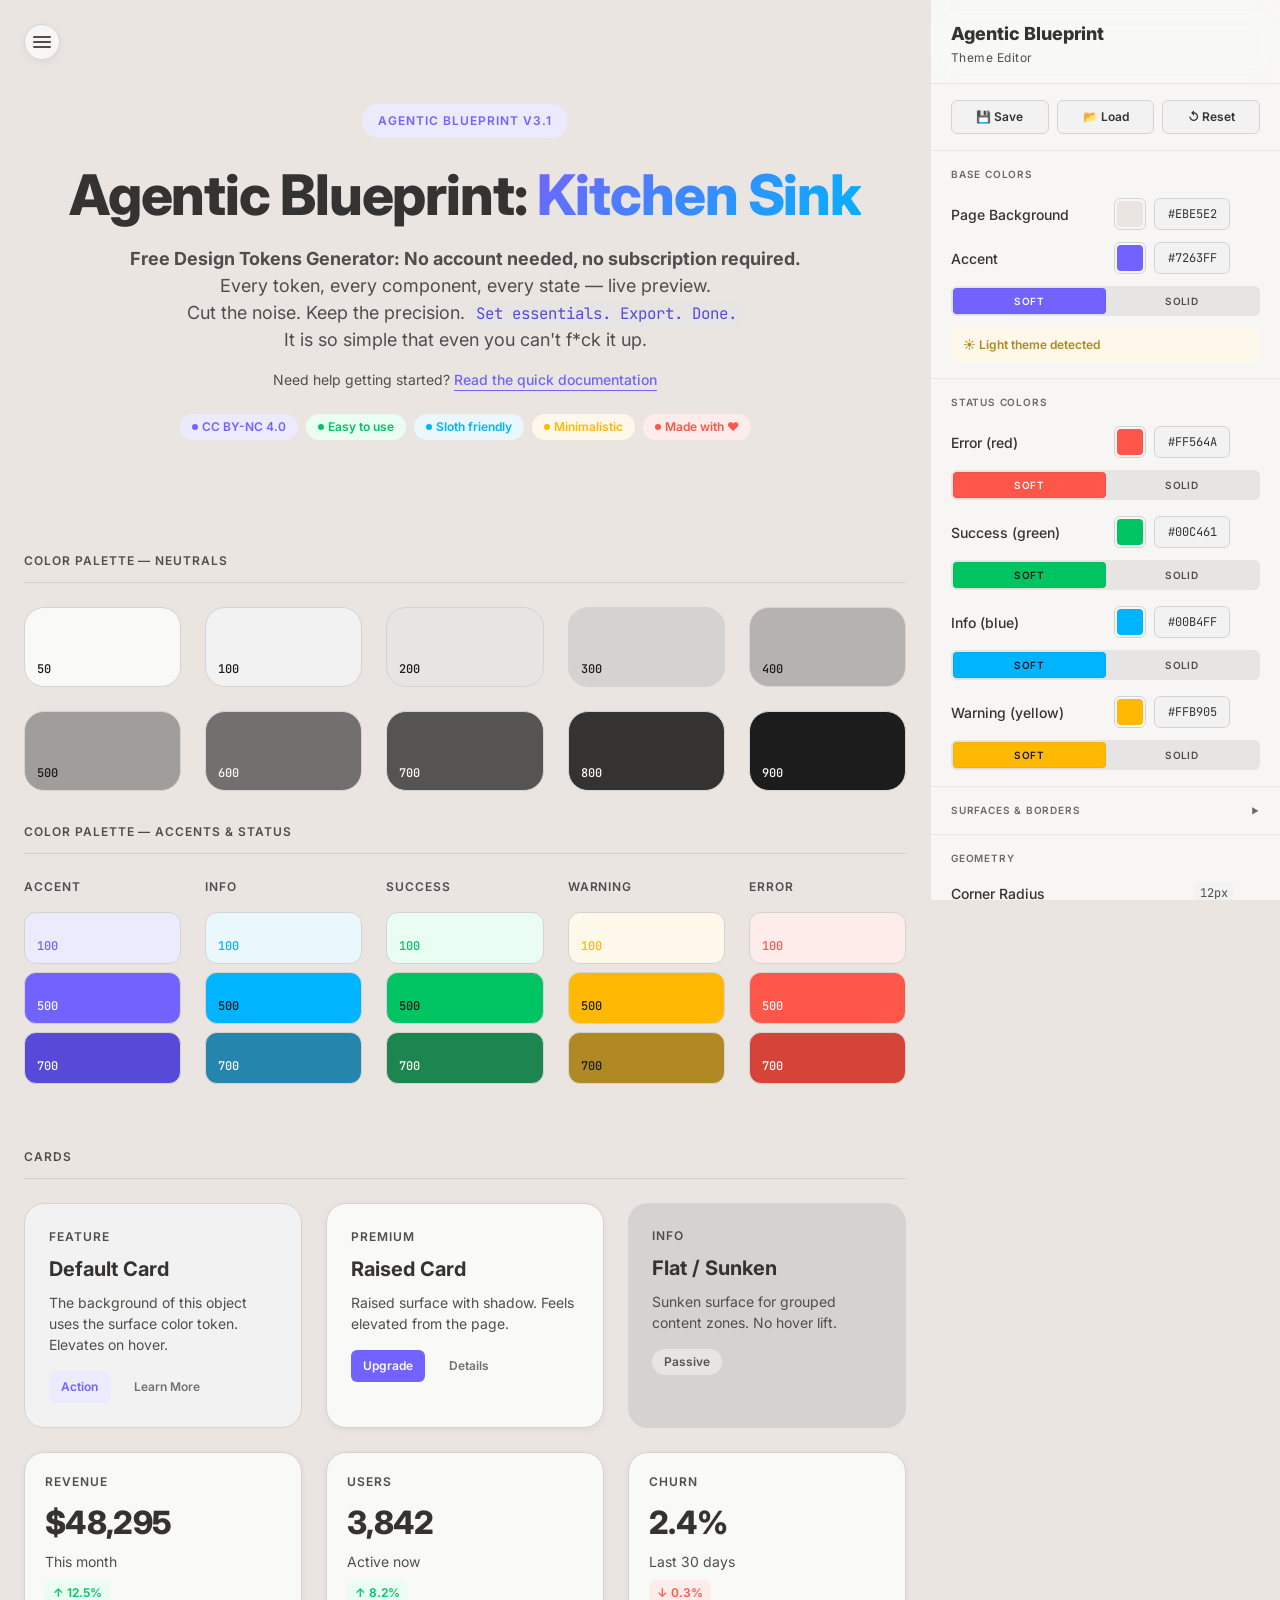
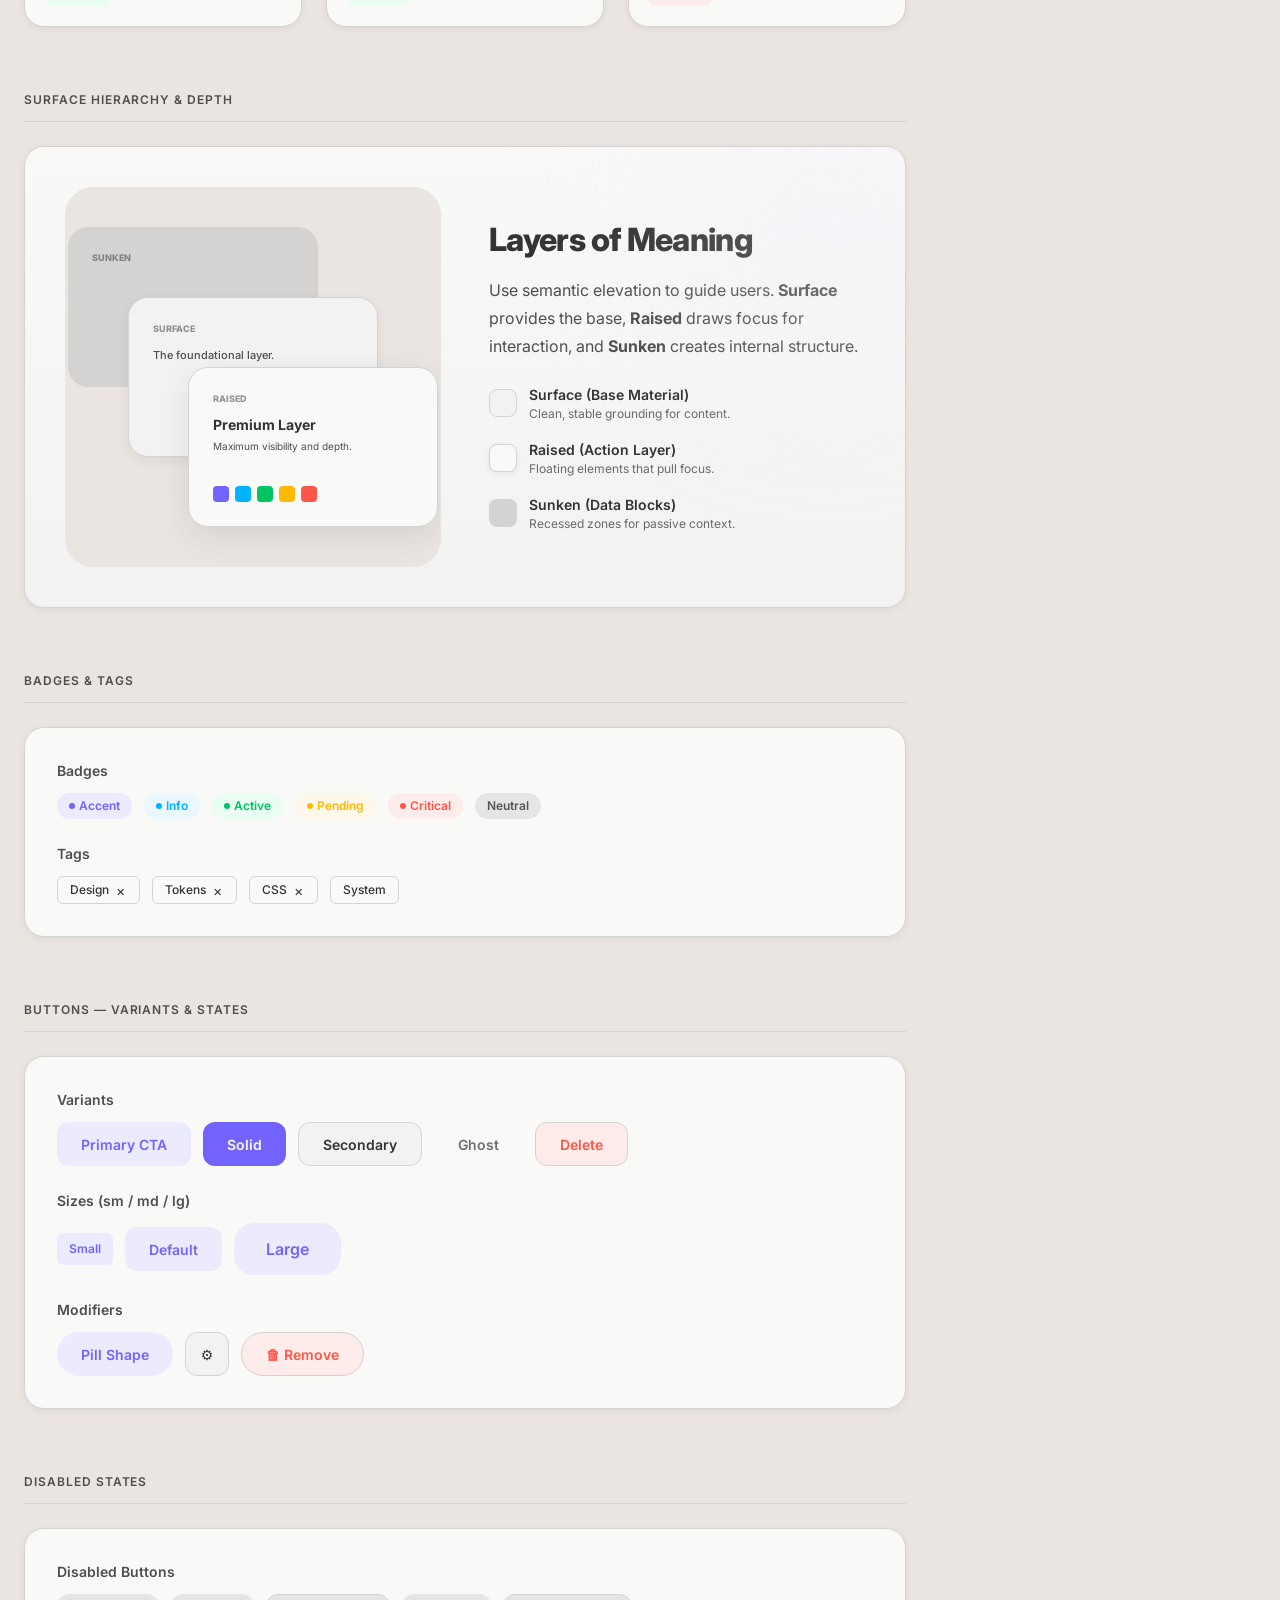
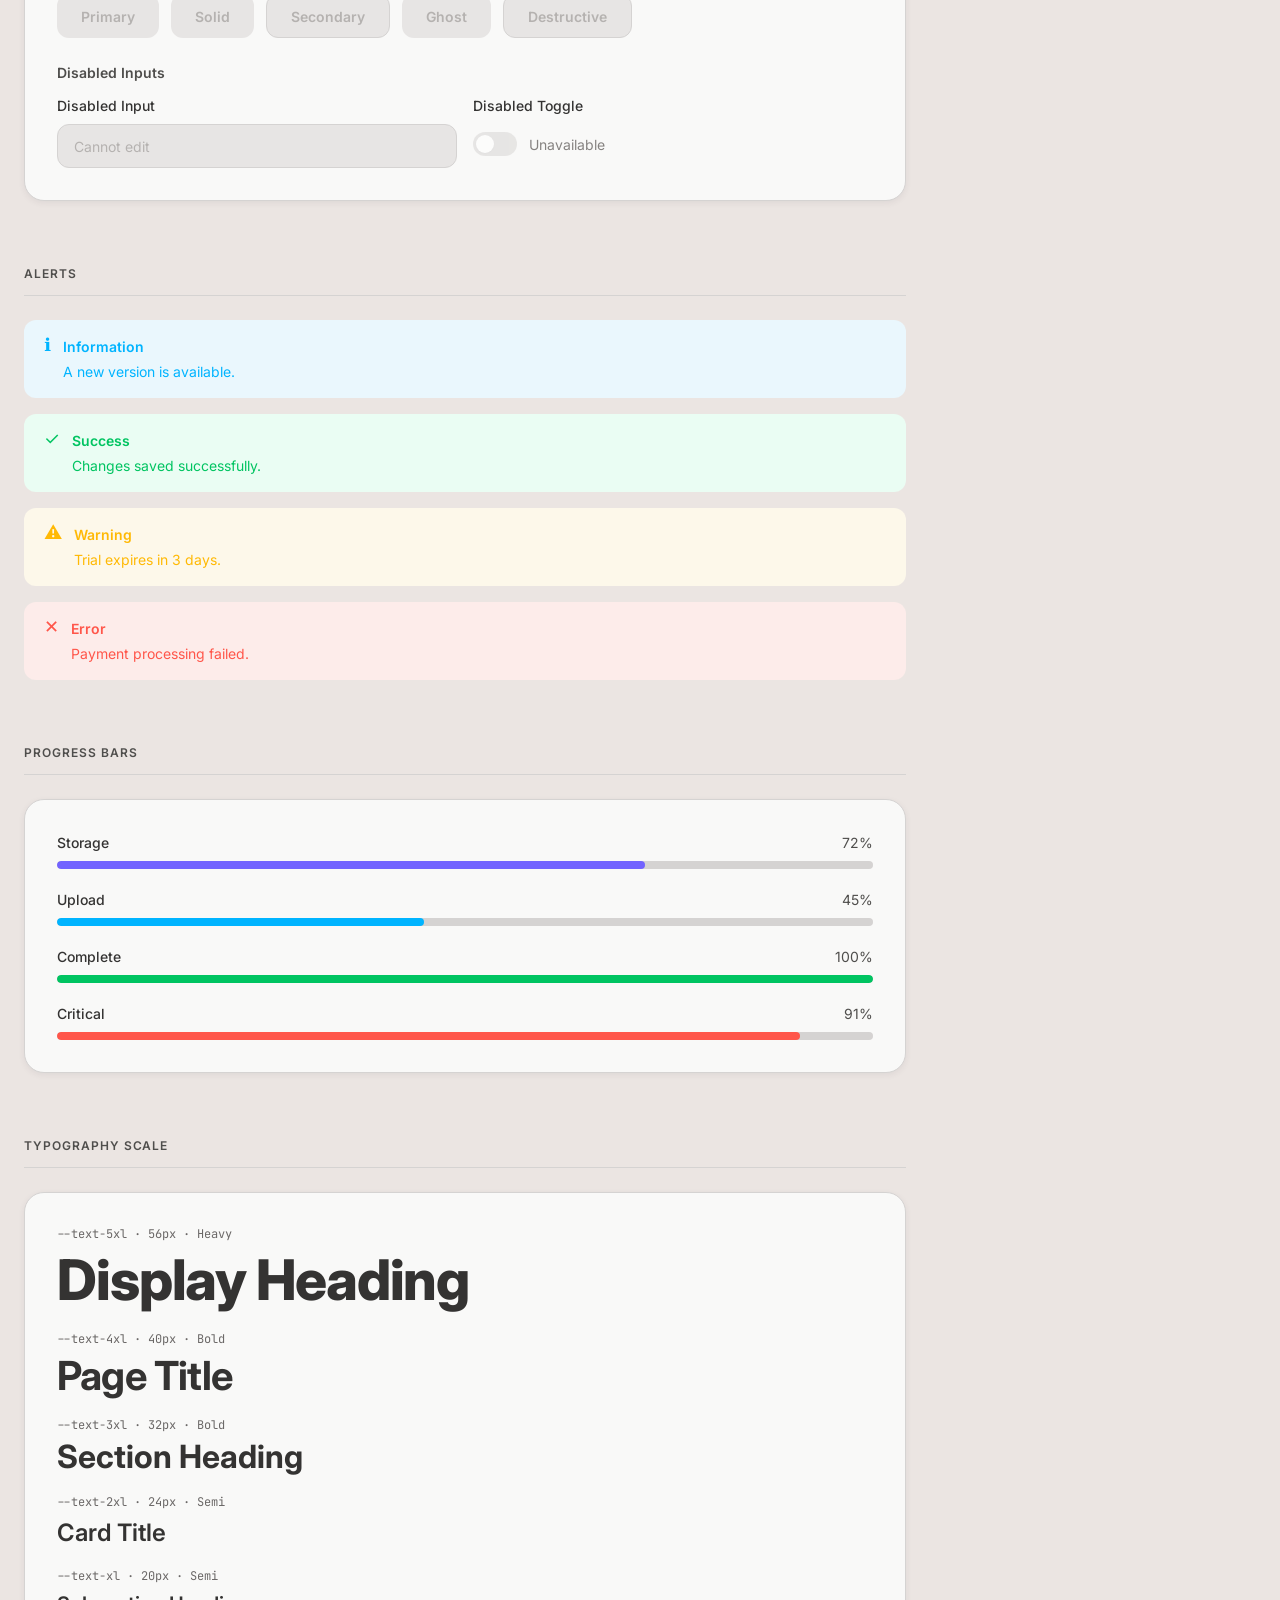
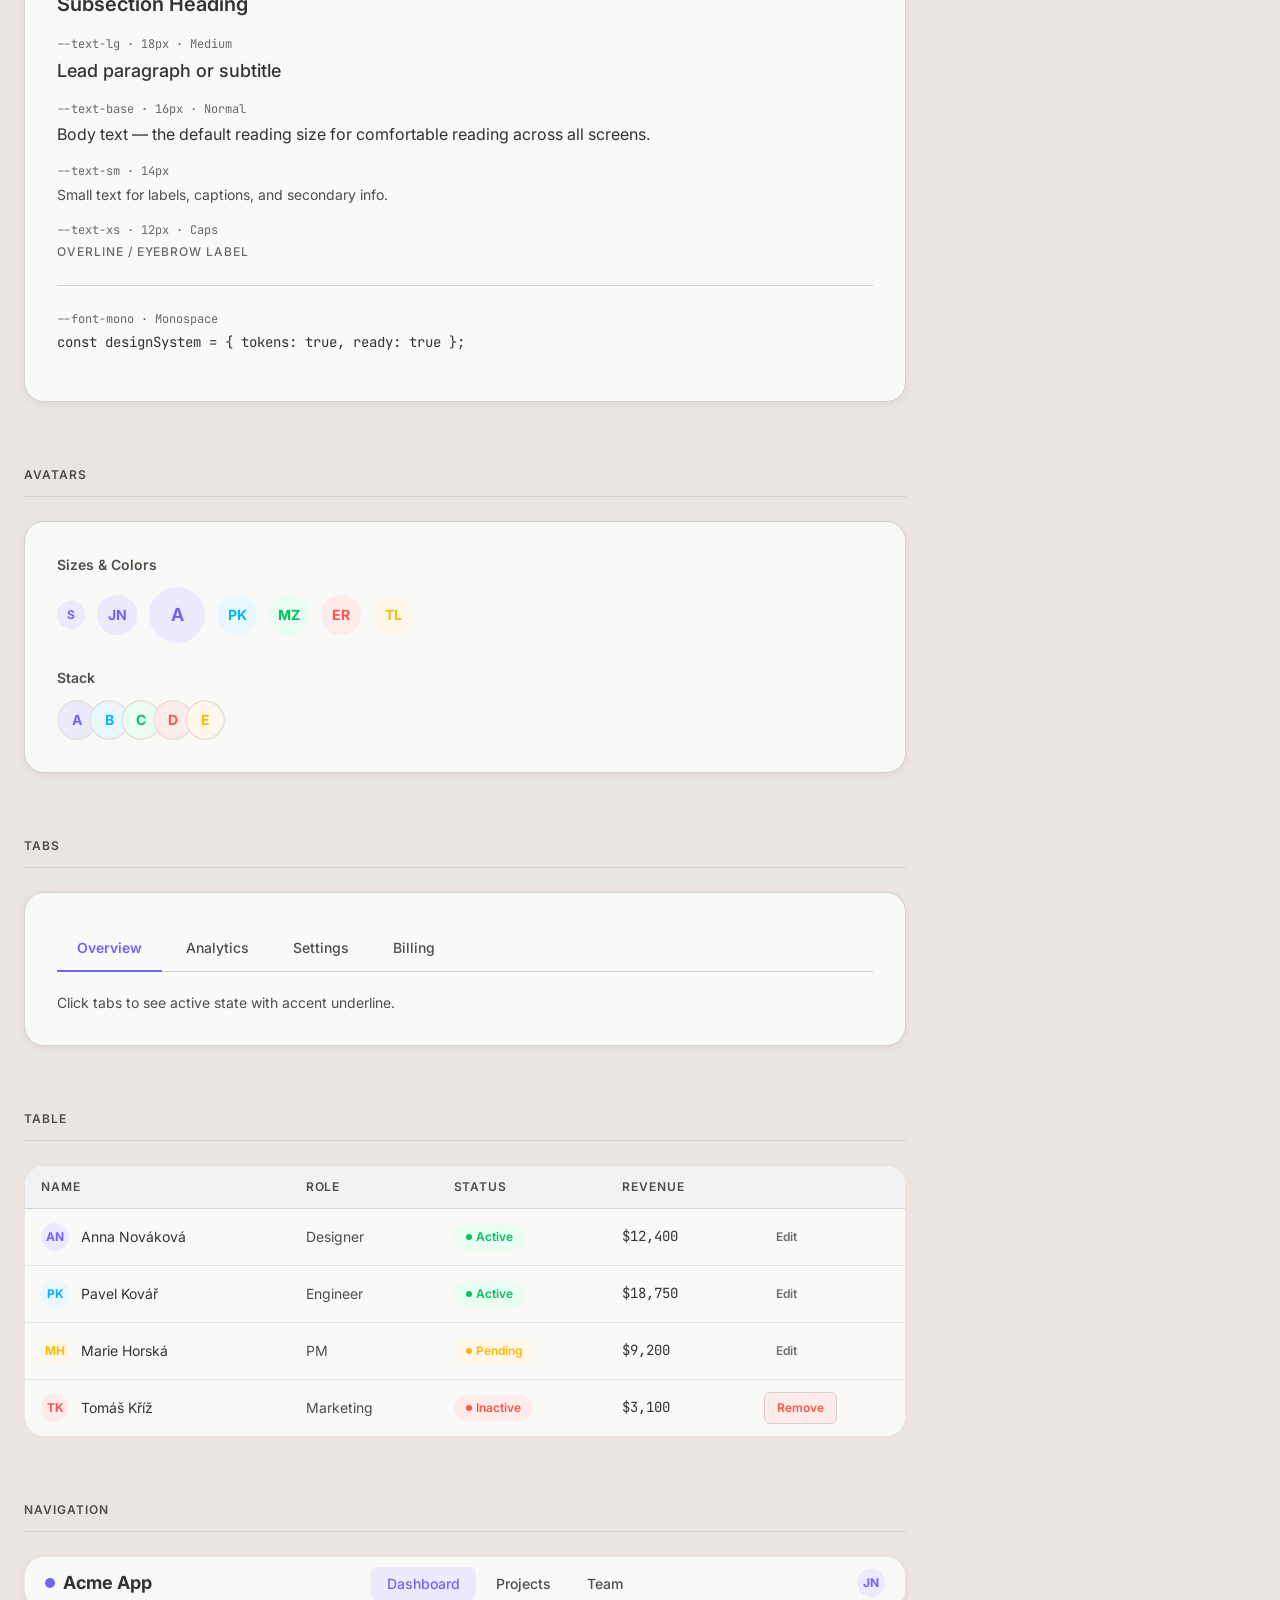
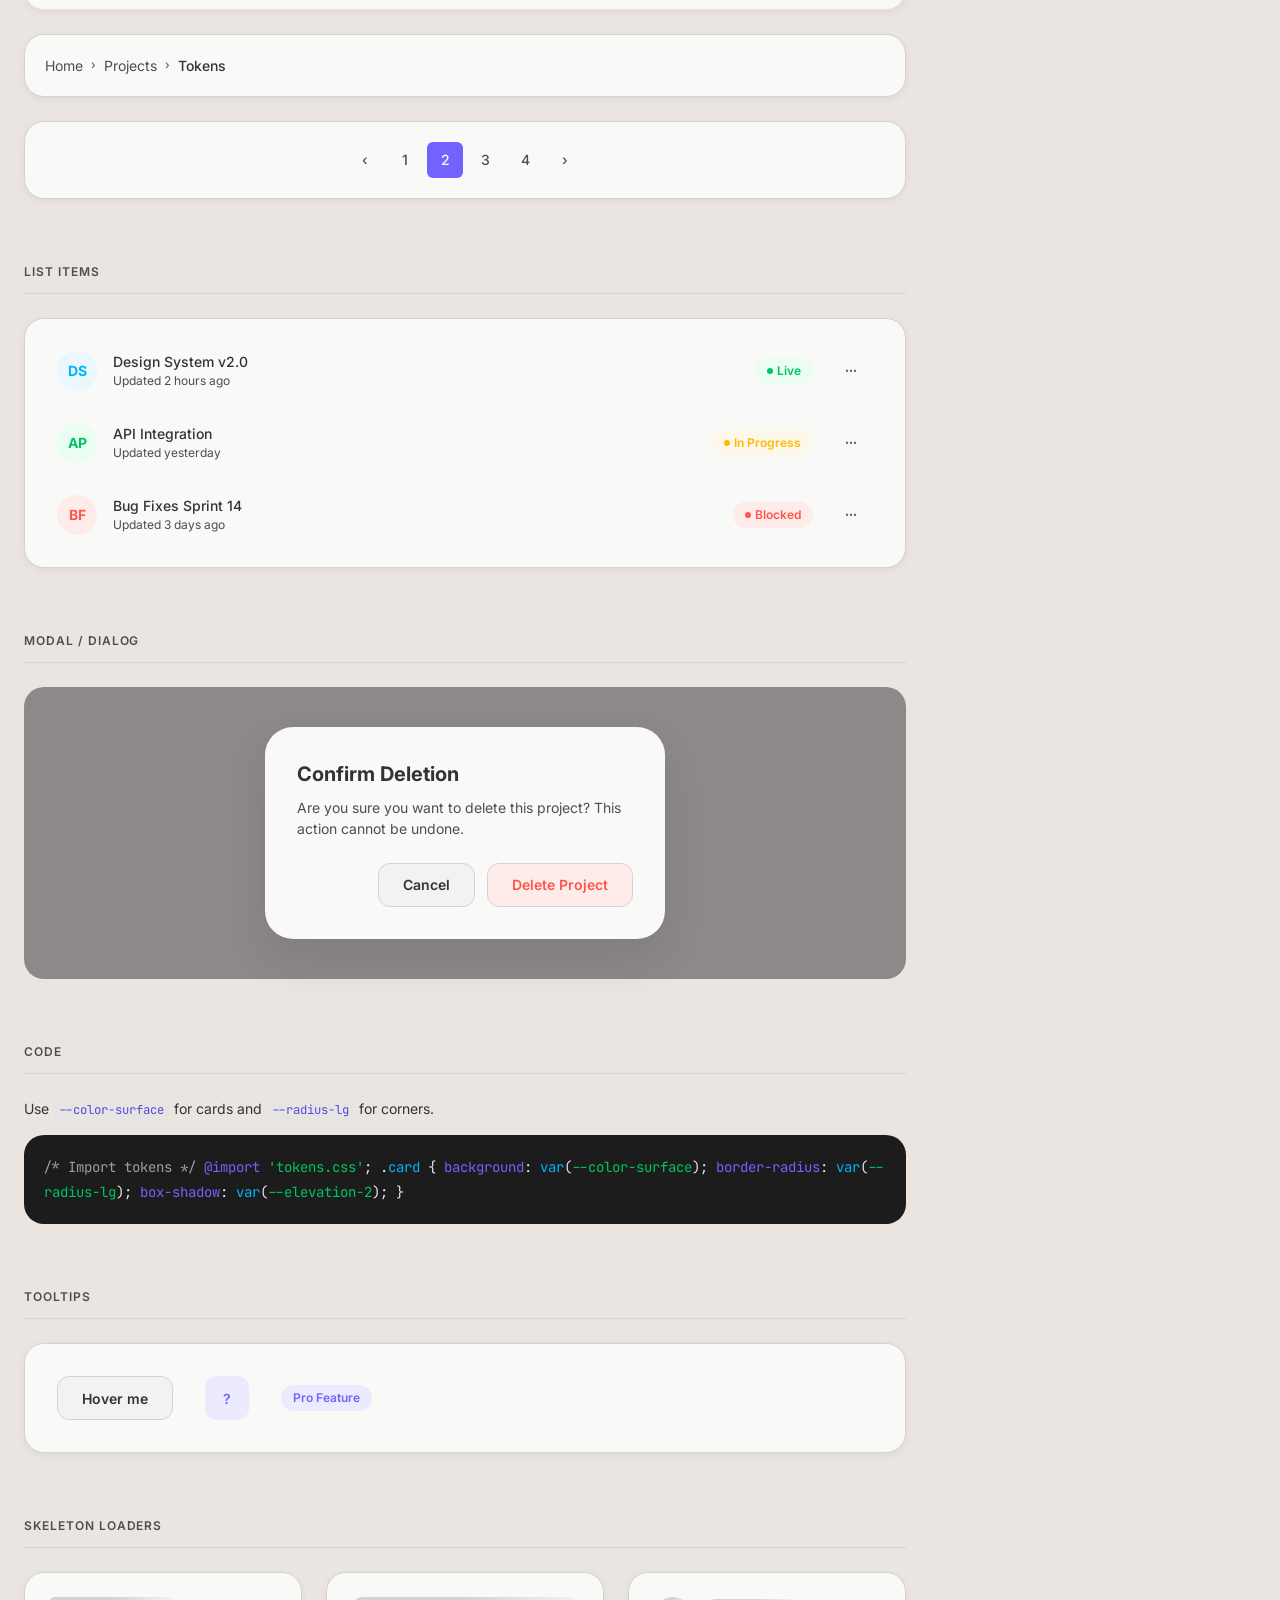
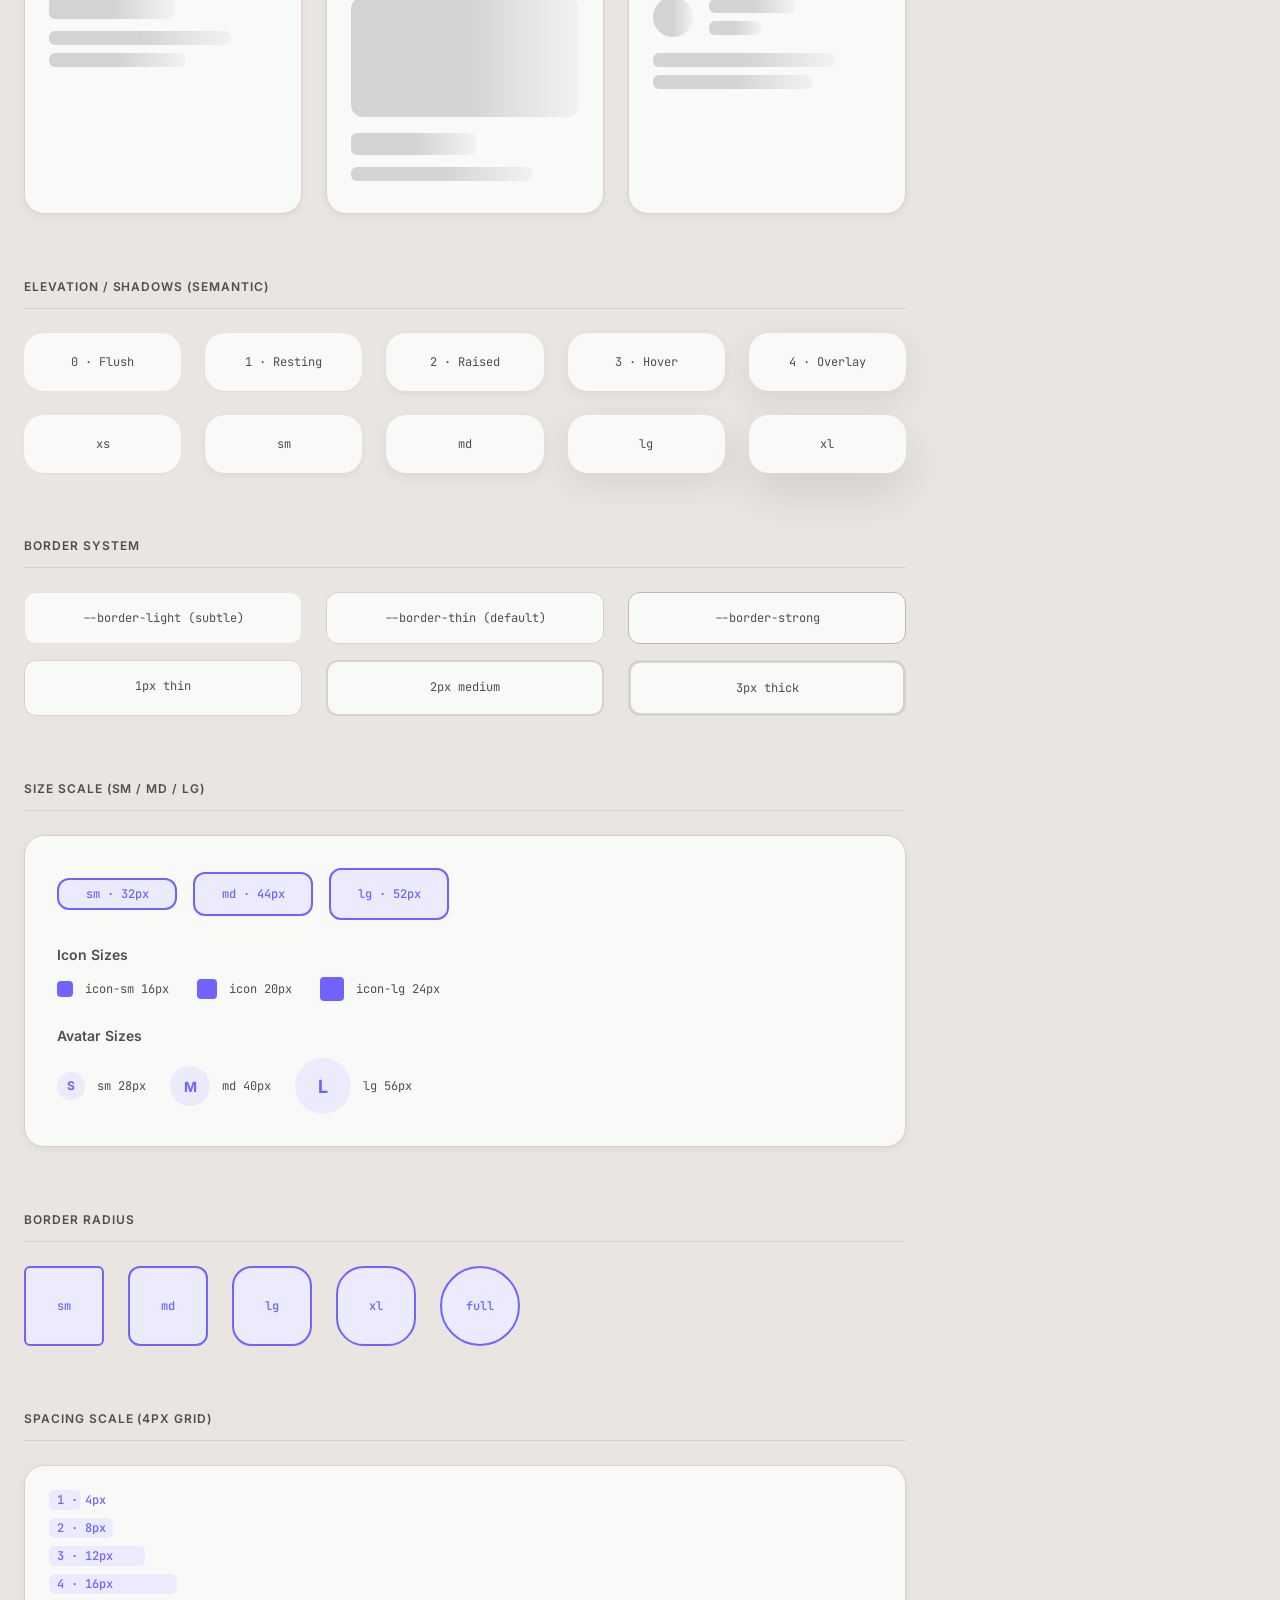
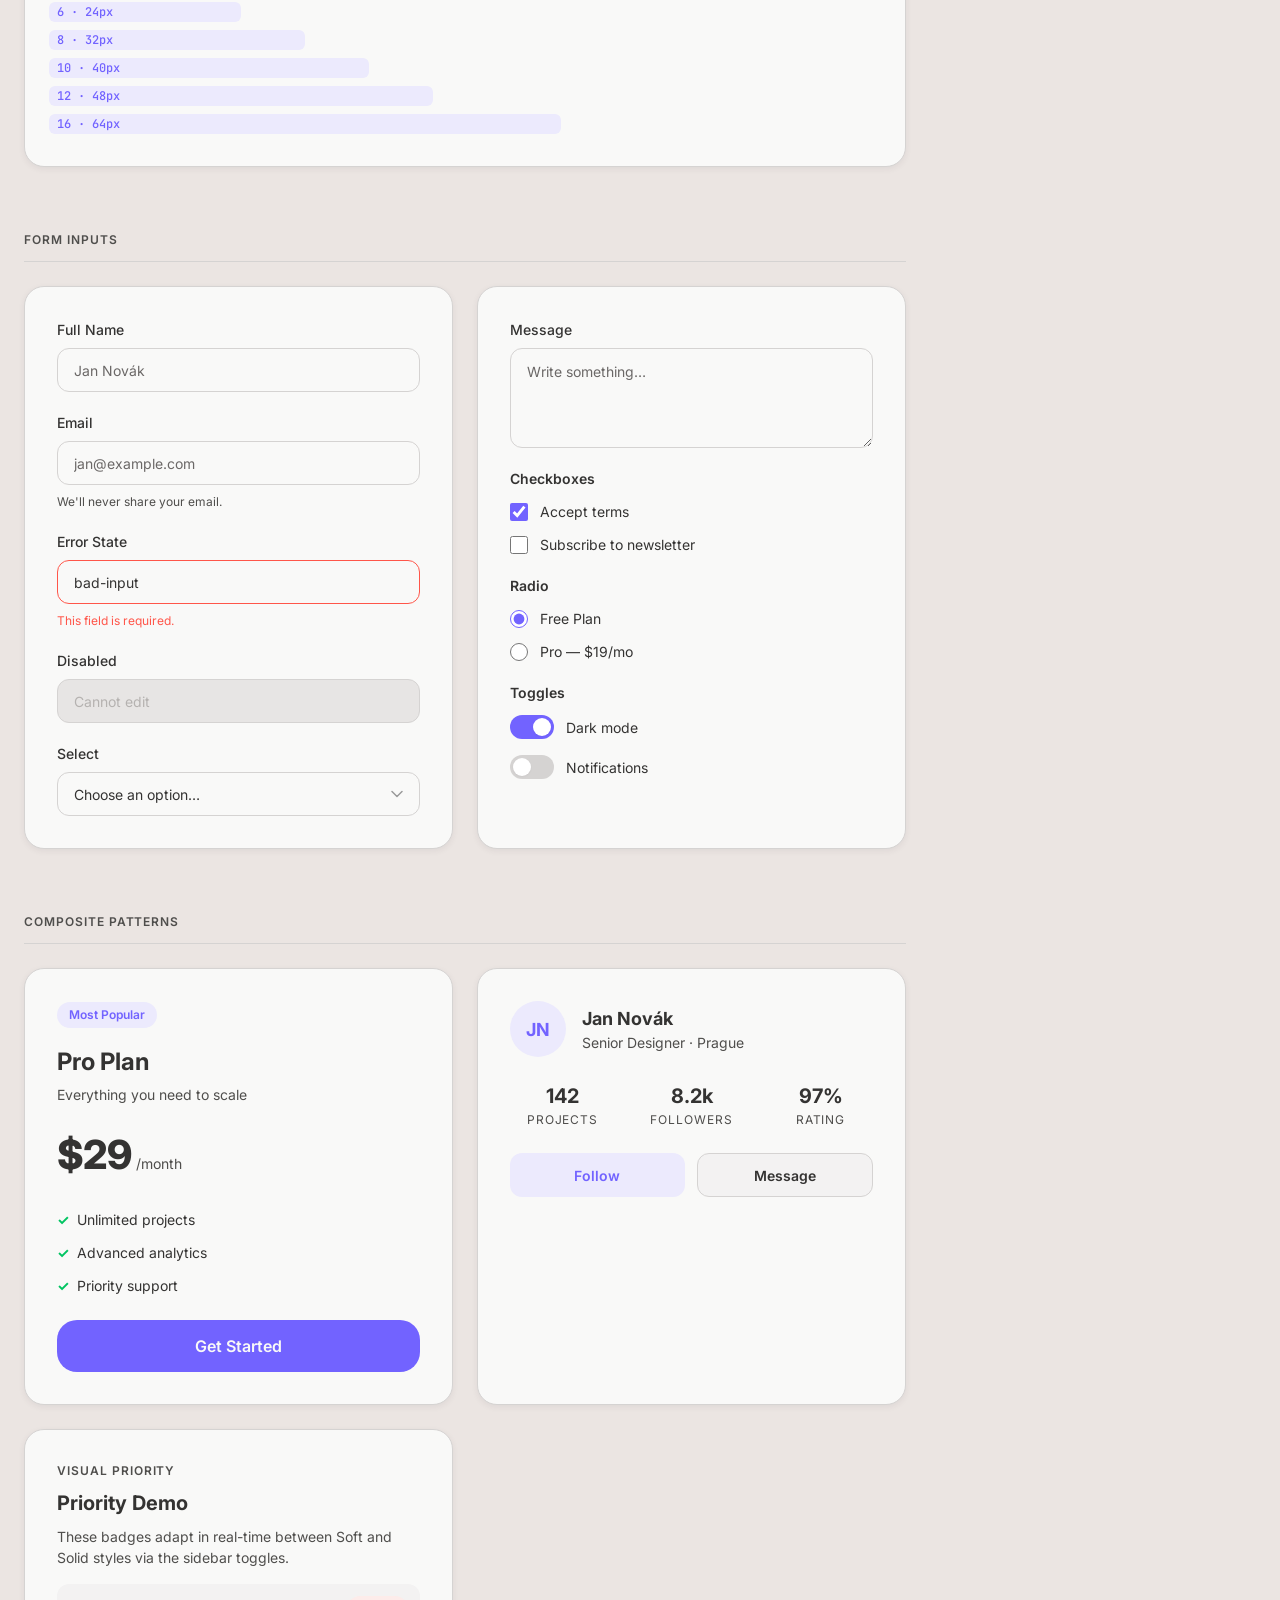
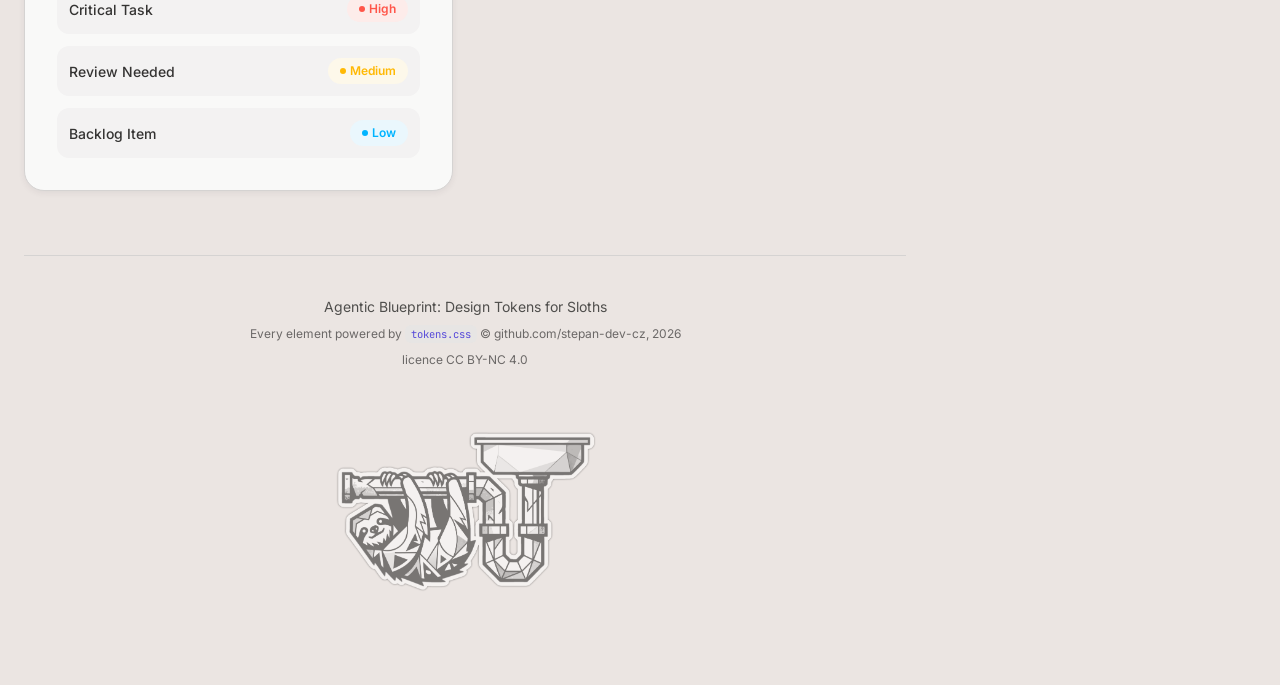
==== index.html @ ad0b1953 "Add files via upload Layers of Meaning demo section added to the kitchen sink" ====
<!DOCTYPE html>
<html lang="en">

<head>
    <meta charset="UTF-8">
    <link rel="icon" type="image/png" href="favicon.png">
    <meta name="viewport" content="width=device-width, initial-scale=1.0">
    <meta name="description"
        content="Agentic Blueprint — Free Design Token Studio. Build, preview, and export your design system.">
    <title>Agentic Blueprint — Design Token Studio</title>
    <link rel="stylesheet" href="tokens.css">
    <link rel="preconnect" href="https://fonts.googleapis.com">
    <link rel="preconnect" href="https://fonts.gstatic.com" crossorigin>
    <link
        href="https://fonts.googleapis.com/css2?family=Inter:wght@400;500;600;700;800&family=JetBrains+Mono:wght@400;500&display=swap"
        rel="stylesheet">
    <style>
        /* ================================================================
       APP LAYOUT
       ================================================================ */
        .app__main {
            margin-right: 350px;
            min-height: 100vh;
            transition: margin-right var(--duration-slow) var(--ease-default);
        }

        /* ================================================================
       SIDEBAR
       ================================================================ */
        .app__sidebar {
            position: fixed;
            right: 0;
            top: 0;
            bottom: 0;
            width: 350px;
            z-index: var(--z-sticky);
            overflow-y: auto;
            overflow-x: hidden;
            border-left: var(--border-light);
            background: var(--color-surface-raised-alpha, var(--color-surface-raised));
            backdrop-filter: blur(28px);
            -webkit-backdrop-filter: blur(28px);
            transition: transform var(--duration-slow) var(--ease-default);

            /* Fixed radius for sidebar elements to prevent bad looks at extreme values */
            --radius-sm: 6px;
            --radius-md: 8px;
            --radius-lg: 12px;
            --radius-xl: 16px;
        }

        .app__sidebar.is-collapsed {
            transform: translateX(100%);
        }

        /* Scrollbar styling */
        .app__sidebar::-webkit-scrollbar {
            width: 4px;
        }

        .app__sidebar::-webkit-scrollbar-track {
            background: transparent;
        }

        .app__sidebar::-webkit-scrollbar-thumb {
            background: var(--gray-300);
            border-radius: 2px;
        }

        /* --- Sidebar Header --- */
        .sb-header {
            padding: var(--space-5) var(--space-5) var(--space-4);
            border-bottom: var(--border-light);
            position: sticky;
            top: 0;
            z-index: 2;
            background: transparent;
            backdrop-filter: blur(12px);
            -webkit-backdrop-filter: blur(12px);
        }

        .sb-brand {
            font-size: var(--text-lg);
            font-weight: var(--weight-heavy);
            margin-bottom: 2px;
            color: var(--color-text);
        }


        .sb-subtitle {
            font-size: var(--text-xs);
            color: var(--color-text-muted);
            letter-spacing: var(--tracking-wide);
        }

        /* --- Sidebar Actions Bar --- */
        .sb-actions {
            display: flex;
            gap: var(--space-2);
            padding: var(--space-4) var(--space-5);
            border-bottom: var(--border-light);
        }

        .sb-action-btn {
            flex: 1;
            display: flex;
            align-items: center;
            justify-content: center;
            gap: var(--space-1);
            height: 34px;
            font-size: var(--text-xs);
            font-weight: var(--weight-semi);
            border: var(--border-thin);
            border-radius: var(--radius-sm);
            background: var(--color-surface);
            color: var(--color-text);
            cursor: pointer;
            transition: var(--transition-colors);
        }

        .sb-action-btn:hover {
            background: var(--gray-200);
        }

        .sb-action-btn--accent {
            background: var(--cta-bg);
            color: var(--cta-fg);
            border-color: transparent;
        }

        .sb-action-btn--accent:hover {
            background: var(--cta-hover-bg);
            color: var(--cta-hover-fg);
        }

        /* --- Sidebar Sections --- */
        .sb-section {
            padding: var(--space-4) var(--space-5);
            border-bottom: var(--border-light);
        }

        .sb-section__title {
            font-size: 10px;
            font-weight: var(--weight-semi);
            text-transform: uppercase;
            letter-spacing: var(--tracking-caps);
            color: var(--color-text-subtle);
            margin-bottom: var(--space-4);
        }

        /* --- Collapsible Section --- */
        .sb-details summary {
            list-style: none;
            cursor: pointer;
            display: flex;
            align-items: center;
            justify-content: space-between;
        }

        .sb-details summary::-webkit-details-marker {
            display: none;
        }

        .sb-details summary::after {
            content: '▼';
            font-size: 8px;
            color: var(--color-text-subtle);
            transition: transform var(--duration-fast);
        }

        .sb-details:not([open]) summary::after {
            transform: rotate(-90deg);
        }

        .sb-details[open] .sb-details__content {
            margin-top: var(--space-4);
        }

        /* --- Color Control --- */
        .sb-color {
            display: flex;
            align-items: center;
            justify-content: space-between;
            margin-bottom: var(--space-3);
        }

        .sb-color:last-child {
            margin-bottom: 0;
        }

        .sb-color__label {
            font-size: var(--text-sm);
            font-weight: var(--weight-medium);
            flex: 1;
        }

        .sb-color__controls {
            display: flex;
            align-items: center;
            gap: var(--space-2);
        }

        .sb-color__picker {
            width: 32px;
            height: 32px;
            border-radius: var(--radius-sm);
            border: var(--border-thin);
            padding: 0;
            cursor: pointer;
            -webkit-appearance: none;
            appearance: none;
            background: none;
            overflow: hidden;
        }

        .sb-color__picker::-webkit-color-swatch-wrapper {
            padding: 2px;
        }

        .sb-color__picker::-webkit-color-swatch {
            border: none;
            border-radius: 4px;
        }

        .sb-color__picker::-moz-color-swatch {
            border: none;
            border-radius: 4px;
        }

        .sb-color__hex {
            width: 76px;
            height: 32px;
            padding: 0 var(--space-2);
            font-size: var(--text-xs);
            font-family: var(--font-mono);
            border: var(--border-thin);
            border-radius: var(--radius-sm);
            background: var(--color-surface);
            color: var(--color-text);
            text-align: center;
            text-transform: uppercase;
        }

        .sb-color__hex:focus {
            outline: none;
            border-color: var(--color-border-focus);
            box-shadow: var(--focus-ring);
        }

        /* --- Range Slider --- */
        .sb-slider {
            margin-bottom: var(--space-4);
        }

        .sb-slider:last-child {
            margin-bottom: 0;
        }

        .sb-slider__header {
            display: flex;
            align-items: center;
            justify-content: space-between;
            margin-bottom: var(--space-2);
        }

        .sb-slider__label {
            font-size: var(--text-sm);
            font-weight: var(--weight-medium);
        }

        .sb-slider__value {
            font-size: var(--text-xs);
            font-family: var(--font-mono);
            color: var(--color-text-muted);
            background: var(--color-surface);
            padding: 2px 6px;
            border-radius: var(--radius-sm);
        }

        .sb-range {
            -webkit-appearance: none;
            appearance: none;
            width: 100%;
            height: 6px;
            background: var(--gray-200);
            border-radius: var(--radius-full);
            outline: none;
            cursor: pointer;
        }

        .sb-range::-webkit-slider-thumb {
            -webkit-appearance: none;
            width: 18px;
            height: 18px;
            border-radius: 50%;
            background: var(--accent-500);
            cursor: pointer;
            box-shadow: var(--shadow-sm);
            border: 2px solid var(--color-surface-raised);
            transition: transform var(--duration-fast) var(--ease-spring);
        }

        .sb-range::-webkit-slider-thumb:hover {
            transform: scale(1.15);
        }

        .sb-range::-moz-range-thumb {
            width: 18px;
            height: 18px;
            border-radius: 50%;
            background: var(--accent-500);
            cursor: pointer;
            box-shadow: var(--shadow-sm);
            border: 2px solid var(--color-surface-raised);
        }

        /* --- Select --- */
        .sb-select-wrap {
            margin-bottom: var(--space-4);
        }

        .sb-select-wrap:last-child {
            margin-bottom: 0;
        }

        .sb-select__header {
            display: flex;
            align-items: center;
            justify-content: space-between;
            margin-bottom: var(--space-2);
        }

        .sb-select__label {
            font-size: var(--text-sm);
            font-weight: var(--weight-medium);
        }

        .sb-select {
            width: 100%;
            height: 34px;
            padding: 0 var(--space-3);
            padding-right: var(--space-8);
            font-size: var(--text-sm);
            border: var(--border-thin);
            border-radius: var(--radius-sm);
            background: var(--color-surface);
            color: var(--color-text);
            appearance: none;
            background-image: url("data:image/svg+xml,%3Csvg width='10' height='6' viewBox='0 0 10 6' fill='none' xmlns='http://www.w3.org/2000/svg'%3E%3Cpath d='M1 1L5 5L9 1' stroke='%239B9B9B' stroke-width='1.5' stroke-linecap='round' stroke-linejoin='round'/%3E%3C/svg%3E");
            background-repeat: no-repeat;
            background-position: right 10px center;
            cursor: pointer;
        }

        .sb-select:focus {
            outline: none;
            border-color: var(--color-border-focus);
            box-shadow: var(--focus-ring);
        }

        /* --- Font Input --- */
        .sb-font {
            margin-bottom: var(--space-4);
        }

        .sb-font:last-child {
            margin-bottom: 0;
        }

        .sb-font__label {
            font-size: var(--text-sm);
            font-weight: var(--weight-medium);
            margin-bottom: var(--space-2);
            display: block;
        }

        .sb-font__input {
            width: 100%;
            height: 34px;
            padding: 0 var(--space-3);
            font-size: var(--text-sm);
            border: var(--border-thin);
            border-radius: var(--radius-sm);
            background: var(--color-surface);
            color: var(--color-text);
        }

        .sb-font__input:focus {
            outline: none;
            border-color: var(--color-border-focus);
            box-shadow: var(--focus-ring);
        }

        /* --- Revert Button --- */
        .sb-revert {
            width: 22px;
            height: 22px;
            display: inline-flex;
            align-items: center;
            justify-content: center;
            border: none;
            background: none;
            color: var(--color-text-subtle);
            font-size: 12px;
            cursor: pointer;
            border-radius: var(--radius-sm);
            opacity: 0;
            pointer-events: none;
            transition: opacity var(--duration-fast), color var(--duration-fast), background-color var(--duration-fast);
            flex-shrink: 0;
        }

        .sb-revert.is-changed {
            opacity: 1;
            pointer-events: auto;
        }

        .sb-revert:hover {
            color: var(--accent-500);
            background: var(--accent-100);
        }

        /* --- Export Bar --- */
        .sb-export {
            padding: var(--space-5);
        }

        .sb-export-btn {
            width: 100%;
            height: 44px;
            display: flex;
            align-items: center;
            justify-content: center;
            gap: var(--space-2);
            font-size: var(--text-sm);
            font-weight: var(--weight-semi);
            border: none;
            border-radius: var(--radius-md);
            background: var(--gray-800);
            color: var(--gray-50);
            cursor: pointer;
            transition: var(--transition-colors);
        }

        .sb-export-btn:hover {
            background: var(--gray-900);
        }

        /* --- Sidebar Toggle (visible on narrow) --- */
        .sidebar-toggle {
            position: fixed;
            bottom: var(--space-5);
            right: var(--space-5);
            width: 48px;
            height: 48px;
            border-radius: 50%;
            border: none;
            background: var(--accent-500);
            color: #fff;
            font-size: var(--text-lg);
            cursor: pointer;
            box-shadow: var(--shadow-lg);
            z-index: var(--z-overlay);
            display: none;
            align-items: center;
            justify-content: center;
            transition: var(--transition-all);
        }

        /* --- Segmented Control --- */
        .sb-segmented {
            display: flex;
            background: var(--gray-200);
            padding: 2px;
            border-radius: var(--radius-sm);
            margin-top: var(--space-2);
        }

        .sb-segmented__btn {
            flex: 1;
            height: 26px;
            border: none;
            background: none;
            font-size: 10px;
            font-weight: var(--weight-semi);
            text-transform: uppercase;
            letter-spacing: var(--tracking-wide);
            color: var(--color-text-muted);
            border-radius: 4px;
            cursor: pointer;
            transition: var(--transition-colors);
        }

        .sb-segmented__btn:hover {
            color: var(--color-text);
        }

        .sb-segmented__btn.is-active {
            background: var(--sb-active-bg, var(--color-surface-raised));
            color: var(--sb-active-fg, var(--accent-500));
            box-shadow: var(--shadow-xs);
            outline: 1px solid rgba(0, 0, 0, 0.05);
            outline-offset: -1px;
        }

        /* --- Dark Mode Indicator --- */
        .sb-dark-indicator {
            display: flex;
            align-items: center;
            gap: var(--space-2);
            padding: var(--space-2) var(--space-3);
            border-radius: var(--radius-sm);
            font-size: var(--text-xs);
            font-weight: var(--weight-semi);
            margin-top: var(--space-3);
            transition: var(--transition-colors);
        }

        .sb-dark-indicator--light {
            background: var(--yellow-100);
            color: var(--yellow-700);
        }

        .sb-dark-indicator--dark {
            background: var(--blue-100);
            color: var(--blue-700);
        }

        @media (max-width: 1200px) {
            .app__main {
                margin-right: 0;
            }

            .sidebar-toggle {
                display: flex;
            }
        }

        /* ================================================================
       KITCHEN SINK STYLES (demo-only)
       ================================================================ */
        .ks-page {
            max-width: var(--size-container-xl);
            margin: 0 auto;
            padding: var(--space-10) var(--space-6);
        }

        /* --- Hero --- */
        .ks-hero {
            text-align: center;
            padding: var(--space-16) var(--space-6) var(--space-12);
            margin-bottom: var(--space-16);
        }

        .ks-hero__badge {
            display: inline-block;
            font-size: var(--text-xs);
            font-weight: var(--weight-semi);
            letter-spacing: var(--tracking-caps);
            text-transform: uppercase;
            color: var(--cta-fg-live, var(--cta-fg));
            background: var(--cta-bg-live, var(--cta-bg));
            padding: var(--space-2) var(--space-4);
            border-radius: var(--radius-full);
            margin-bottom: var(--space-6);
        }

        .ks-hero h1 {
            font-size: var(--text-5xl);
            font-weight: var(--weight-heavy);
            letter-spacing: var(--tracking-tight);
            line-height: var(--leading-tight);
            margin-bottom: var(--space-4);
        }

        .ks-hero h1 span {
            background: linear-gradient(135deg, var(--accent-500), var(--blue-500));
            -webkit-background-clip: text;
            -webkit-text-fill-color: transparent;
            background-clip: text;
        }

        .ks-hero p {
            font-size: var(--text-lg);
            color: var(--color-text-muted);
            max-width: 760px;
            margin: 0 auto;
        }

        /* --- Section --- */
        .ks-section {
            margin-bottom: var(--space-16);
        }

        .ks-section__title {
            font-size: var(--text-xs);
            font-weight: var(--weight-semi);
            letter-spacing: var(--tracking-caps);
            text-transform: uppercase;
            color: var(--color-text-muted);
            margin-bottom: var(--space-6);
            padding-bottom: var(--space-3);
            border-bottom: var(--border-thin);
        }

        /* --- Grids --- */
        .ks-grid {
            display: grid;
            gap: var(--space-6);
        }

        .ks-grid--2 {
            grid-template-columns: repeat(auto-fit, minmax(280px, 1fr));
        }

        .ks-grid--3 {
            grid-template-columns: repeat(auto-fit, minmax(220px, 1fr));
        }

        .ks-grid--4 {
            grid-template-columns: repeat(auto-fit, minmax(160px, 1fr));
        }

        .ks-grid--5 {
            grid-template-columns: repeat(auto-fit, minmax(130px, 1fr));
        }

        .ks-flex {
            display: flex;
            flex-wrap: wrap;
            gap: var(--space-3);
            align-items: center;
        }

        /* ===== SWATCHES ===== */
        .swatch-group {
            display: flex;
            flex-direction: column;
            gap: var(--space-2);
        }

        .swatch-group__label {
            font-size: var(--text-xs);
            font-weight: var(--weight-semi);
            text-transform: uppercase;
            letter-spacing: var(--tracking-caps);
            color: var(--color-text-muted);
            margin-bottom: var(--space-2);
        }

        .swatch {
            height: 52px;
            border-radius: var(--radius-md);
            display: flex;
            align-items: flex-end;
            padding: var(--space-2) var(--space-3);
            font-size: var(--text-xs);
            font-family: var(--font-mono);
            font-weight: var(--weight-medium);
            transition: var(--transition-all);
            border: var(--card-border-width, 1px) solid var(--card-border-color, var(--color-border));
        }

        .swatch:hover {
            transform: translateY(-2px);
            box-shadow: var(--shadow-md);
        }

        .swatch--lg {
            height: 80px;
            border-radius: var(--radius-lg);
        }

        .swatch--g50 {
            background: var(--gray-50);
            color: var(--gray-50-fg);
        }

        .swatch--g100 {
            background: var(--gray-100);
            color: var(--gray-100-fg);
        }

        .swatch--g200 {
            background: var(--gray-200);
            color: var(--gray-200-fg);
        }

        .swatch--g300 {
            background: var(--gray-300);
            color: var(--gray-300-fg);
        }

        .swatch--g400 {
            background: var(--gray-400);
            color: var(--gray-400-fg);
        }

        .swatch--g500 {
            background: var(--gray-500);
            color: var(--gray-500-fg);
        }

        .swatch--g600 {
            background: var(--gray-600);
            color: var(--gray-600-fg);
        }

        .swatch--g700 {
            background: var(--gray-700);
            color: var(--gray-700-fg);
        }

        .swatch--g800 {
            background: var(--gray-800);
            color: var(--gray-800-fg);
        }

        .swatch--g900 {
            background: var(--gray-900);
            color: var(--gray-900-fg);
        }

        .swatch--accent-100 {
            background: var(--accent-100);
            color: var(--accent-100-fg, var(--accent-700));
        }

        .swatch--accent-500 {
            background: var(--accent-500);
            color: var(--accent-500-fg, #fff);
        }

        .swatch--accent-700 {
            background: var(--accent-700);
            color: var(--accent-700-fg, #fff);
        }

        .swatch--blue-100 {
            background: var(--blue-100);
            color: var(--blue-100-fg, var(--blue-700));
        }

        .swatch--blue-500 {
            background: var(--blue-500);
            color: var(--blue-500-fg, #fff);
        }

        .swatch--blue-700 {
            background: var(--blue-700);
            color: var(--blue-700-fg, #fff);
        }

        .swatch--green-100 {
            background: var(--green-100);
            color: var(--green-100-fg, var(--green-700));
        }

        .swatch--green-500 {
            background: var(--green-500);
            color: var(--green-500-fg, #fff);
        }

        .swatch--green-700 {
            background: var(--green-700);
            color: var(--green-700-fg, #fff);
        }

        .swatch--yellow-100 {
            background: var(--yellow-100);
            color: var(--yellow-100-fg, var(--yellow-700));
        }

        .swatch--yellow-500 {
            background: var(--yellow-500);
            color: var(--yellow-500-fg, var(--gray-900));
        }

        .swatch--yellow-700 {
            background: var(--yellow-700);
            color: var(--yellow-700-fg, #fff);
        }

        .swatch--red-100 {
            background: var(--red-100);
            color: var(--red-100-fg, var(--red-500));
        }

        .swatch--red-500 {
            background: var(--red-500);
            color: var(--red-500-fg, #fff);
        }

        .swatch--red-700 {
            background: var(--red-700);
            color: var(--red-700-fg, #fff);
        }

        /* ===== TYPOGRAPHY DEMO ===== */
        .type-specimen {
            margin-bottom: var(--space-4);
        }

        .type-specimen__meta {
            font-size: var(--text-xs);
            font-family: var(--font-mono);
            color: var(--color-text-subtle);
            margin-bottom: var(--space-1);
        }

        /* ===== BUTTONS ===== */
        .btn {
            display: inline-flex;
            align-items: center;
            justify-content: center;
            gap: var(--space-2);
            height: var(--size-btn-h);
            padding: 0 var(--space-6);
            font-size: var(--text-sm);
            font-weight: var(--weight-semi);
            border: none;
            border-radius: var(--radius-md);
            transition: var(--transition-colors);
            white-space: nowrap;
            cursor: pointer;
        }

        .btn:focus-visible {
            box-shadow: var(--focus-ring);
        }

        .btn--primary {
            background: var(--cta-bg);
            color: var(--cta-fg);
        }

        .btn--primary:hover {
            background: var(--cta-hover-bg);
            color: var(--cta-hover-fg);
        }

        .btn--primary:active {
            background: var(--cta-active-bg);
            color: var(--cta-active-fg);
        }

        .btn--secondary {
            background: var(--secondary-bg);
            color: var(--secondary-fg);
            border: var(--border-thin);
        }

        .btn--secondary:hover {
            background: var(--secondary-hover-bg);
            color: var(--secondary-hover-fg);
        }

        .btn--secondary:active {
            background: var(--secondary-active-bg);
            color: var(--secondary-active-fg);
        }

        .btn--destructive {
            background: var(--destructive-bg);
            color: var(--destructive-fg);
            border: var(--border-thin);
        }

        .btn--destructive:hover {
            background: var(--destructive-hover-bg);
            color: var(--destructive-hover-fg);
        }

        .btn--destructive:active {
            background: var(--destructive-active-bg);
            color: var(--destructive-active-fg);
        }

        .btn--ghost {
            background: var(--ghost-bg);
            color: var(--ghost-fg);
        }

        .btn--ghost:hover {
            background: var(--ghost-hover-bg);
            color: var(--ghost-hover-fg);
        }

        .btn--ghost:active {
            background: var(--ghost-active-bg);
            color: var(--ghost-active-fg);
        }

        .btn--solid {
            background: var(--accent-500);
            color: var(--accent-500-fg, #fff);
        }

        .btn--solid:hover {
            background: var(--accent-700);
            color: var(--accent-700-fg, #fff);
        }

        .btn--sm {
            height: var(--size-sm);
            padding: 0 var(--space-3);
            font-size: var(--text-xs);
            border-radius: var(--radius-sm);
        }

        .btn--lg {
            height: var(--size-lg);
            padding: 0 var(--space-8);
            font-size: var(--text-base);
            border-radius: var(--radius-lg);
        }

        .btn--icon {
            width: var(--size-btn-h);
            padding: 0;
        }

        .btn--pill {
            border-radius: var(--radius-full);
        }

        .btn[disabled],
        .btn--disabled {
            background: var(--disabled-bg) !important;
            color: var(--disabled-fg) !important;
            border-color: var(--disabled-border) !important;
            cursor: not-allowed;
            pointer-events: none;
        }

        /* ===== CARDS ===== */
        .card {
            background: var(--color-surface);
            border-radius: var(--radius-lg);
            border: var(--card-border-width, 1px) solid var(--card-border-color, var(--color-border));
            padding: var(--space-6);
            transition: var(--transition-all);
        }

        .card:hover {
            box-shadow: var(--elevation-3);
            transform: translateY(-2px);
        }

        .card--raised {
            background: var(--color-surface-raised);
            box-shadow: var(--elevation-2);
        }

        .card--flat {
            background: var(--color-surface-sunken);
            border: none;
            box-shadow: var(--elevation-0);
        }

        .card--flat:hover {
            box-shadow: var(--elevation-0);
            transform: none;
        }

        .card__eyebrow {
            font-size: var(--text-xs);
            font-weight: var(--weight-semi);
            text-transform: uppercase;
            letter-spacing: var(--tracking-caps);
            color: var(--color-text-muted);
            margin-bottom: var(--space-2);
        }

        .card__title {
            font-size: var(--text-xl);
            font-weight: var(--weight-bold);
            margin-bottom: var(--space-2);
        }

        .card__body {
            font-size: var(--text-sm);
            color: var(--color-text-muted);
            line-height: var(--leading-normal);
            margin-bottom: var(--space-4);
        }

        .card__footer {
            display: flex;
            gap: var(--space-3);
            align-items: center;
        }

        /* ===== BADGES ===== */
        .badge {
            display: inline-flex;
            align-items: center;
            gap: var(--space-1);
            font-size: var(--text-xs);
            font-weight: var(--weight-semi);
            padding: var(--space-1) var(--space-3);
            border-radius: var(--radius-full);
        }

        .badge--accent {
            background: var(--status-accent-bg);
            color: var(--status-accent-fg);
        }

        .badge--info {
            background: var(--status-info-bg);
            color: var(--status-info-fg);
        }

        .badge--success {
            background: var(--status-success-bg);
            color: var(--status-success-fg);
        }

        .badge--warning {
            background: var(--status-warning-bg);
            color: var(--status-warning-fg);
        }

        .badge--error {
            background: var(--status-error-bg);
            color: var(--status-error-fg);
        }

        .badge--neutral {
            background: var(--status-neutral-bg);
            color: var(--status-neutral-fg);
        }

        .badge__dot {
            width: 6px;
            height: 6px;
            border-radius: 50%;
            background: currentColor;
        }

        /* ===== INPUTS ===== */
        .input-group {
            display: flex;
            flex-direction: column;
            gap: var(--space-2);
        }

        .input-group__label {
            font-size: var(--text-sm);
            font-weight: var(--weight-medium);
        }

        .input-group__hint {
            font-size: var(--text-xs);
            color: var(--color-text-muted);
        }

        .input {
            height: var(--size-input-h);
            padding: 0 var(--space-4);
            background: var(--color-surface-raised);
            border: var(--border-thin);
            border-radius: var(--radius-md);
            font-size: var(--text-sm);
            color: var(--color-text);
            transition: var(--transition-colors);
        }

        .input::placeholder {
            color: var(--color-text-subtle);
        }

        .input:hover {
            border-color: var(--color-border-strong);
        }

        .input:focus {
            outline: none;
            box-shadow: var(--focus-ring);
            border-color: var(--color-border-focus);
        }

        .input--error {
            border-color: var(--color-error);
        }

        .input--error:focus {
            border-color: var(--color-error);
            box-shadow: var(--focus-ring-error);
        }

        .input[disabled],
        .input--disabled {
            background: var(--disabled-bg);
            color: var(--disabled-fg);
            border-color: var(--disabled-border);
            cursor: not-allowed;
        }

        .textarea {
            min-height: 100px;
            padding: var(--space-3) var(--space-4);
            resize: vertical;
            background: var(--color-surface-raised);
            border: var(--border-thin);
            border-radius: var(--radius-md);
            font-size: var(--text-sm);
            color: var(--color-text);
            transition: var(--transition-colors);
        }

        .textarea::placeholder {
            color: var(--color-text-subtle);
        }

        .textarea:focus {
            outline: none;
            box-shadow: var(--focus-ring);
            border-color: var(--color-border-focus);
        }

        .select {
            height: var(--size-input-h);
            padding: 0 var(--space-4);
            padding-right: var(--space-10);
            background: var(--color-surface-raised);
            border: var(--border-thin);
            border-radius: var(--radius-md);
            font-size: var(--text-sm);
            color: var(--color-text);
            appearance: none;
            background-image: url("data:image/svg+xml,%3Csvg width='12' height='8' viewBox='0 0 12 8' fill='none' xmlns='http://www.w3.org/2000/svg'%3E%3Cpath d='M1 1.5L6 6.5L11 1.5' stroke='%239B9B9B' stroke-width='1.5' stroke-linecap='round' stroke-linejoin='round'/%3E%3C/svg%3E");
            background-repeat: no-repeat;
            background-position: right var(--space-4) center;
            transition: var(--transition-colors);
        }

        .select:focus {
            outline: none;
            box-shadow: var(--focus-ring);
            border-color: var(--color-border-focus);
        }

        .check-group {
            display: flex;
            align-items: center;
            gap: var(--space-3);
            cursor: pointer;
        }

        .check-group input[type="checkbox"],
        .check-group input[type="radio"] {
            width: 18px;
            height: 18px;
            accent-color: var(--accent-500);
            cursor: pointer;
        }

        .check-group__label {
            font-size: var(--text-sm);
        }

        /* ===== TOGGLE ===== */
        .toggle {
            position: relative;
            display: inline-flex;
            align-items: center;
            gap: var(--space-3);
            cursor: pointer;
        }

        .toggle input {
            position: absolute;
            opacity: 0;
            width: 0;
            height: 0;
        }

        .toggle__track {
            width: 44px;
            height: 24px;
            background: var(--gray-300);
            border-radius: var(--radius-full);
            transition: var(--transition-colors);
            position: relative;
        }

        .toggle__track::after {
            content: '';
            position: absolute;
            top: 3px;
            left: 3px;
            width: 18px;
            height: 18px;
            background: #fff;
            border-radius: 50%;
            transition: transform var(--duration-normal) var(--ease-spring);
            box-shadow: var(--shadow-xs);
        }

        .toggle input:checked+.toggle__track {
            background: var(--accent-500);
        }

        .toggle input:checked+.toggle__track::after {
            transform: translateX(20px);
        }

        .toggle input:focus-visible+.toggle__track {
            box-shadow: var(--focus-ring);
        }

        .toggle__label {
            font-size: var(--text-sm);
        }

        /* ===== AVATARS ===== */
        .avatar {
            width: var(--size-avatar);
            height: var(--size-avatar);
            border-radius: 50%;
            background: var(--accent-100);
            color: var(--accent-500);
            display: inline-flex;
            align-items: center;
            justify-content: center;
            font-size: var(--text-sm);
            font-weight: var(--weight-bold);
            flex-shrink: 0;
        }

        .avatar--sm {
            width: var(--size-avatar-sm);
            height: var(--size-avatar-sm);
            font-size: var(--text-xs);
        }

        .avatar--lg {
            width: var(--size-avatar-lg);
            height: var(--size-avatar-lg);
            font-size: var(--text-lg);
        }

        .avatar--info {
            background: var(--status-info-bg);
            color: var(--status-info-fg);
        }

        .avatar--success {
            background: var(--status-success-bg);
            color: var(--status-success-fg);
        }

        .avatar--error {
            background: var(--status-error-bg);
            color: var(--status-error-fg);
        }

        .avatar--warning {
            background: var(--status-warning-bg);
            color: var(--status-warning-fg);
        }

        .avatar-stack {
            display: flex;
        }

        .avatar-stack .avatar {
            margin-left: -8px;
            border: 2px solid var(--color-page-bg);
        }

        .avatar-stack .avatar:first-child {
            margin-left: 0;
        }

        /* ===== ALERTS ===== */
        .alert {
            display: flex;
            gap: var(--space-3);
            padding: var(--space-4) var(--space-5);
            border-radius: var(--radius-md);
            font-size: var(--text-sm);
            line-height: var(--leading-normal);
            align-items: flex-start;
        }

        .alert__icon {
            font-size: var(--text-lg);
            flex-shrink: 0;
            line-height: 1;
        }

        .alert__content {
            flex: 1;
        }

        .alert__title {
            font-weight: var(--weight-semi);
            margin-bottom: var(--space-1);
        }

        .alert--info {
            background: var(--status-info-bg);
            color: var(--status-info-fg);
        }

        .alert--success {
            background: var(--status-success-bg);
            color: var(--status-success-fg);
        }

        .alert--warning {
            background: var(--status-warning-bg);
            color: var(--status-warning-fg);
        }

        .alert--error {
            background: var(--status-error-bg);
            color: var(--status-error-fg);
        }

        /* ===== PROGRESS ===== */
        .progress {
            height: 8px;
            background: var(--color-surface-sunken);
            border-radius: var(--radius-full);
            overflow: hidden;
        }

        .progress__bar {
            height: 100%;
            border-radius: var(--radius-full);
            transition: width var(--duration-slow) var(--ease-default);
        }

        .progress__bar--accent {
            background: var(--accent-500);
        }

        .progress__bar--info {
            background: var(--blue-500);
        }

        .progress__bar--success {
            background: var(--green-500);
        }

        .progress__bar--error {
            background: var(--red-500);
        }

        /* ===== TABS ===== */
        .tabs {
            display: flex;
            gap: var(--space-1);
            border-bottom: var(--border-thin);
        }

        .tab {
            padding: var(--space-3) var(--space-5);
            font-size: var(--text-sm);
            font-weight: var(--weight-medium);
            color: var(--color-text-muted);
            background: none;
            border: none;
            border-bottom: 2px solid transparent;
            margin-bottom: -1px;
            transition: var(--transition-colors);
            cursor: pointer;
        }

        .tab:hover {
            color: var(--color-text);
        }

        .tab--active {
            color: var(--accent-500);
            border-bottom-color: var(--accent-500);
            font-weight: var(--weight-semi);
        }

        /* ===== TABLE ===== */
        .table-wrap {
            overflow-x: auto;
            border: var(--border-light);
            border-radius: var(--radius-lg);
            background: var(--color-surface-raised);
        }

        table {
            width: 100%;
            border-collapse: collapse;
            font-size: var(--text-sm);
        }

        thead {
            background: var(--color-surface);
        }

        th {
            text-align: left;
            padding: var(--space-3) var(--space-4);
            font-weight: var(--weight-semi);
            font-size: var(--text-xs);
            text-transform: uppercase;
            letter-spacing: var(--tracking-caps);
            color: var(--color-text-muted);
            border-bottom: var(--border-thin);
        }

        td {
            padding: var(--space-3) var(--space-4);
            border-bottom: var(--border-light);
        }

        tr:last-child td {
            border-bottom: none;
        }

        tr:hover td {
            background: var(--color-hover-surface);
        }

        /* ===== TAGS ===== */
        .tag {
            display: inline-flex;
            align-items: center;
            gap: var(--space-1);
            padding: var(--space-1) var(--space-3);
            font-size: var(--text-xs);
            font-weight: var(--weight-medium);
            border-radius: var(--radius-sm);
            border: var(--border-thin);
            background: var(--color-surface-raised);
            color: var(--color-text);
            transition: var(--transition-colors);
        }

        .tag:hover {
            background: var(--gray-200);
        }

        .tag__remove {
            width: 14px;
            height: 14px;
            display: flex;
            align-items: center;
            justify-content: center;
            border-radius: 50%;
            background: none;
            border: none;
            color: var(--color-text-muted);
            font-size: 14px;
            cursor: pointer;
            transition: var(--transition-colors);
        }

        .tag__remove:hover {
            background: var(--gray-300);
            color: var(--color-text);
        }

        /* ===== DIVIDER ===== */
        .divider {
            border: none;
            border-top: var(--border-thin);
            margin: var(--space-6) 0;
        }

        /* ===== TOOLTIPS ===== */
        .tooltip-wrap {
            position: relative;
            display: inline-flex;
        }

        .tooltip-wrap .tooltip {
            position: absolute;
            bottom: calc(100% + 8px);
            left: 50%;
            transform: translateX(-50%) scale(0.95);
            background: var(--gray-900);
            color: var(--gray-100);
            font-size: var(--text-xs);
            font-weight: var(--weight-medium);
            padding: var(--space-2) var(--space-3);
            border-radius: var(--radius-sm);
            white-space: nowrap;
            opacity: 0;
            pointer-events: none;
            transition: opacity var(--duration-fast) var(--ease-default), transform var(--duration-fast) var(--ease-default);
        }

        .tooltip-wrap:hover .tooltip {
            opacity: 1;
            transform: translateX(-50%) scale(1);
        }

        /* ===== SKELETONS ===== */
        @keyframes shimmer {
            0% {
                background-position: -200% 0;
            }

            100% {
                background-position: 200% 0;
            }
        }

        .skeleton {
            background: linear-gradient(90deg, var(--color-surface-sunken) 25%, var(--color-hover-surface) 50%, var(--color-surface-sunken) 75%);
            background-size: 200% 100%;
            animation: shimmer 1.8s ease-in-out infinite;
            border-radius: var(--radius-sm);
        }

        .skeleton--text {
            height: 14px;
            width: 80%;
            margin-bottom: var(--space-2);
        }

        .skeleton--title {
            height: 22px;
            width: 55%;
            margin-bottom: var(--space-3);
        }

        .skeleton--circle {
            width: 40px;
            height: 40px;
            border-radius: 50%;
        }

        .skeleton--rect {
            height: 120px;
            width: 100%;
            border-radius: var(--radius-md);
        }

        /* ===== SHADOW / ELEVATION DEMO ===== */
        .shadow-box {
            background: var(--color-surface-raised);
            border-radius: var(--radius-lg);
            padding: var(--space-5);
            text-align: center;
            font-size: var(--text-xs);
            font-family: var(--font-mono);
            color: var(--color-text-muted);
        }

        /* ===== RADIUS DEMO ===== */
        .radius-box {
            width: 80px;
            height: 80px;
            background: var(--accent-100);
            border: 2px solid var(--accent-500);
            display: flex;
            align-items: center;
            justify-content: center;
            font-size: var(--text-xs);
            font-family: var(--font-mono);
            color: var(--accent-500);
            font-weight: var(--weight-medium);
        }

        /* ===== SPACING DEMO ===== */
        .space-bar {
            height: 20px;
            background: var(--accent-100);
            border-radius: var(--radius-sm);
            display: flex;
            align-items: center;
            padding-left: var(--space-2);
            font-size: var(--text-xs);
            font-family: var(--font-mono);
            color: var(--accent-500);
            font-weight: var(--weight-medium);
            margin-bottom: var(--space-2);
            white-space: nowrap;
            overflow: visible;
        }

        /* ===== MODAL PREVIEW ===== */
        .modal-preview {
            background: var(--color-overlay);
            border-radius: var(--radius-lg);
            padding: var(--space-10);
            display: flex;
            align-items: center;
            justify-content: center;
        }

        .modal {
            background: var(--color-surface-raised);
            border-radius: var(--radius-xl);
            box-shadow: var(--elevation-5);
            padding: var(--space-8);
            max-width: 400px;
            width: 100%;
        }

        .modal__title {
            font-size: var(--text-xl);
            font-weight: var(--weight-bold);
            margin-bottom: var(--space-2);
        }

        .modal__body {
            font-size: var(--text-sm);
            color: var(--color-text-muted);
            margin-bottom: var(--space-6);
            line-height: var(--leading-normal);
        }

        .modal__actions {
            display: flex;
            gap: var(--space-3);
            justify-content: flex-end;
        }

        /* ===== NAVBAR ===== */
        .navbar {
            display: flex;
            align-items: center;
            justify-content: space-between;
            padding: var(--space-3) var(--space-5);
            background: var(--color-surface-raised);
            border-radius: var(--radius-lg);
            border: var(--border-light);
            box-shadow: var(--elevation-2);
        }

        .navbar__brand {
            font-weight: var(--weight-bold);
            font-size: var(--text-lg);
            display: flex;
            align-items: center;
            gap: var(--space-2);
        }

        .navbar__brand-dot {
            width: 10px;
            height: 10px;
            border-radius: 50%;
            background: var(--accent-500);
        }

        .navbar__links {
            display: flex;
            gap: var(--space-1);
            list-style: none;
        }

        .navbar__link {
            padding: var(--space-2) var(--space-4);
            font-size: var(--text-sm);
            font-weight: var(--weight-medium);
            color: var(--color-text-muted);
            border-radius: var(--radius-sm);
            transition: var(--transition-colors);
        }

        .navbar__link:hover {
            color: var(--color-text);
            background: var(--gray-100);
        }

        .navbar__link--active {
            color: var(--accent-500);
            background: var(--accent-100);
        }

        /* ===== STAT CARDS ===== */
        .stat-card {
            padding: var(--space-5);
        }

        .stat-card__value {
            font-size: var(--text-3xl);
            font-weight: var(--weight-heavy);
            letter-spacing: var(--tracking-tight);
            margin-bottom: var(--space-1);
        }

        .stat-card__label {
            font-size: var(--text-sm);
            color: var(--color-text-muted);
        }

        .stat-card__trend {
            display: inline-flex;
            align-items: center;
            gap: var(--space-1);
            font-size: var(--text-xs);
            font-weight: var(--weight-semi);
            margin-top: var(--space-2);
            padding: var(--space-1) var(--space-2);
            border-radius: var(--radius-sm);
        }

        .stat-card__trend--up {
            background: var(--status-success-bg);
            color: var(--status-success-fg);
        }

        .stat-card__trend--down {
            background: var(--status-error-bg);
            color: var(--status-error-fg);
        }

        /* ===== LIST ITEMS ===== */
        .list-item {
            display: flex;
            align-items: center;
            gap: var(--space-4);
            padding: var(--space-4);
            border-radius: var(--radius-md);
            transition: var(--transition-colors);
        }

        .list-item:hover {
            background: var(--color-hover-surface);
        }

        .list-item__text {
            flex: 1;
        }

        .list-item__title {
            font-size: var(--text-sm);
            font-weight: var(--weight-medium);
        }

        .list-item__subtitle {
            font-size: var(--text-xs);
            color: var(--color-text-muted);
        }

        /* ===== BREADCRUMB ===== */
        .breadcrumb {
            display: flex;
            align-items: center;
            gap: var(--space-2);
            font-size: var(--text-sm);
            color: var(--color-text-muted);
        }

        .breadcrumb a {
            transition: var(--transition-colors);
        }

        .breadcrumb a:hover {
            color: var(--color-text);
        }

        .breadcrumb__current {
            color: var(--color-text);
            font-weight: var(--weight-medium);
        }

        .breadcrumb__sep {
            font-size: var(--text-xs);
        }

        /* ===== CODE ===== */
        .code-block {
            background: var(--gray-900);
            color: var(--gray-200);
            padding: var(--space-5);
            border-radius: var(--radius-lg);
            font-family: var(--font-mono);
            font-size: var(--text-sm);
            line-height: var(--leading-loose);
            overflow-x: auto;
        }

        .code-block .kw {
            color: var(--accent-500);
        }

        .code-block .str {
            color: var(--green-500);
        }

        .code-block .cm {
            color: var(--gray-500);
        }

        .code-block .fn {
            color: var(--blue-500);
        }

        code {
            font-family: var(--font-mono);
            font-size: 0.875em;
            background: var(--gray-200);
            color: var(--accent-700);
            padding: 2px 6px;
            border-radius: var(--radius-sm);
        }

        /* ===== PAGINATION ===== */
        .pagination {
            display: flex;
            gap: var(--space-1);
            align-items: center;
        }

        .page-btn {
            width: 36px;
            height: 36px;
            display: flex;
            align-items: center;
            justify-content: center;
            font-size: var(--text-sm);
            font-weight: var(--weight-medium);
            border: none;
            border-radius: var(--radius-sm);
            background: transparent;
            color: var(--color-text-muted);
            transition: var(--transition-colors);
            cursor: pointer;
        }

        .page-btn:hover {
            background: var(--gray-200);
            color: var(--color-text);
        }

        .page-btn--active {
            background: var(--accent-500);
            color: var(--accent-500-fg, #fff);
        }

        .page-btn--active:hover {
            background: var(--accent-700);
            color: var(--accent-700-fg, #fff);
        }

        /* ===== BORDER DEMO ===== */
        .border-demo-box {
            padding: var(--space-4);
            border-radius: var(--radius-md);
            background: var(--color-surface-raised);
            font-size: var(--text-xs);
            font-family: var(--font-mono);
            color: var(--color-text-muted);
            text-align: center;
        }

        /* ===== SIZE DEMO ===== */
        .size-demo {
            display: flex;
            align-items: center;
            gap: var(--space-4);
            flex-wrap: wrap;
        }

        .size-demo__item {
            display: flex;
            align-items: center;
            justify-content: center;
            background: var(--accent-100);
            border: 2px solid var(--accent-500);
            border-radius: var(--radius-md);
            font-size: var(--text-xs);
            font-family: var(--font-mono);
            color: var(--accent-500);
            font-weight: var(--weight-medium);
        }

        /* ===== RESPONSIVE ===== */
        @media (max-width: 900px) {
            .ks-hero h1 {
                font-size: var(--text-3xl);
            }

            .ks-hero p {
                font-size: var(--text-base);
            }

            .ks-grid--2,
            .ks-grid--3,
            .ks-grid--4,
            .ks-grid--5 {
                grid-template-columns: 1fr;
            }

            .navbar__links {
                display: none;
            }
        }

        /* --- Quick Nav --- */
        .quick-nav {
            position: fixed;
            top: var(--space-6);
            left: var(--space-6);
            z-index: var(--z-sticky);
            display: flex;
            align-items: center;
        }

        .quick-nav__trigger {
            width: 36px;
            height: 36px;
            border-radius: var(--radius-full);
            background: var(--color-surface-raised-alpha, var(--color-surface-raised));
            backdrop-filter: blur(12px);
            -webkit-backdrop-filter: blur(12px);
            border: var(--border-thin);
            display: flex;
            align-items: center;
            justify-content: center;
            cursor: pointer;
            box-shadow: var(--shadow-sm);
            transition: var(--transition-all);
            color: var(--color-text-muted);
        }

        .quick-nav:hover .quick-nav__trigger {
            color: var(--accent-500);
            border-color: var(--accent-100);
            box-shadow: var(--shadow-md);
            transform: scale(1.05);
        }

        .quick-nav__menu {
            position: absolute;
            top: 0;
            left: 0;
            background: var(--color-surface-raised);
            backdrop-filter: blur(28px);
            -webkit-backdrop-filter: blur(28px);
            border: var(--border-thin);
            border-radius: var(--radius-lg);
            padding: var(--space-2);
            box-shadow: var(--elevation-5);
            display: flex;
            flex-direction: column;
            gap: 2px;
            min-width: 200px;
            max-height: calc(100vh - 48px);
            overflow-y: auto;
            opacity: 0;
            pointer-events: none;
            transform: translateY(-4px) scale(0.95);
            transition: var(--transition-all);
        }

        .quick-nav__menu::-webkit-scrollbar {
            width: 4px;
        }

        .quick-nav__menu::-webkit-scrollbar-track {
            background: transparent;
        }

        .quick-nav__menu::-webkit-scrollbar-thumb {
            background: var(--gray-300);
            border-radius: 2px;
        }


        .quick-nav:hover .quick-nav__menu {
            opacity: 1;
            pointer-events: auto;
            transform: translateY(0) scale(1);
        }

        .quick-nav:hover .quick-nav__trigger {
            opacity: 0;
        }

        .quick-nav__item {
            padding: var(--space-2) var(--space-4);
            font-size: var(--text-xs);
            font-weight: var(--weight-medium);
            color: var(--color-text-muted);
            border-radius: var(--radius-sm);
            transition: var(--transition-colors);
            display: flex;
            align-items: center;
            justify-content: space-between;
        }

        .quick-nav__item:hover {
            background: var(--accent-100);
            color: var(--accent-700);
        }

        .quick-nav__item::after {
            content: '→';
            opacity: 0;
            transform: translateX(-4px);
            transition: var(--transition-all);
        }

        .quick-nav__item:hover::after {
            opacity: 1;
            transform: translateX(0);
        }

        @media (max-width: 600px) {
            .quick-nav {
                display: none;
            }
        }

        /* --- Hierarchy Section --- */
        .hierarchy-display {
            padding: var(--space-8);
            background: var(--color-page-bg);
            border-radius: var(--radius-xl);
            display: flex;
            align-items: center;
            justify-content: center;
            min-height: 380px;
            border: var(--border-light);
            position: relative;
            overflow: hidden;
        }

        .h-card {
            width: 250px;
            height: 160px;
            border-radius: var(--radius-lg);
            padding: var(--space-6);
            display: flex;
            flex-direction: column;
            transition: var(--transition-all);
            position: absolute;
            left: 50%;
            top: 50%;
            margin-left: -125px;
            margin-top: -80px;
        }

        .h-card--base {
            background: var(--color-surface);
            border: var(--border-thin);
            z-index: 1;
            box-shadow: var(--shadow-md);
        }

        .h-card--raised {
            background: var(--color-surface-raised);
            border: var(--border-thin);
            box-shadow: var(--elevation-4);
            transform: translate(60px, 70px);
            z-index: 2;
        }

        .h-card--sunken {
            background: var(--color-surface-sunken);
            border: none;
            transform: translate(-60px, -70px);
            z-index: 0;
        }

        @media (max-width: 900px) {
            .hierarchy-display {
                perspective: none;
                flex-direction: column;
                gap: var(--space-4);
                min-height: auto;
                padding: var(--space-4);
            }
            .h-card {
                position: relative;
                width: 100%;
                transform: none !important;
                height: auto;
                min-height: 100px;
                left: auto;
                top: auto;
                margin: 0;
            }
        }
    </style>
</head>

<body>

    <!-- ============================================================
       MAIN CONTENT — KITCHEN SINK DEMO
       ============================================================ -->
    <!-- Quick Navigation -->
    <nav class="quick-nav" aria-label="Quick navigation">
        <div class="quick-nav__trigger" title="Jump to section">
            <svg width="18" height="12" viewBox="0 0 18 12" fill="none" xmlns="http://www.w3.org/2000/svg">
                <path d="M1 1H17M1 6H17M1 11H17" stroke="currentColor" stroke-width="2" stroke-linecap="round" />
            </svg>
        </div>
        <div class="quick-nav__menu">
            <a href="#hero" class="quick-nav__item">Top / Hero</a>
            <a href="#section-colors" class="quick-nav__item">Colors</a>
            <a href="#section-cards" class="quick-nav__item">Cards</a>
            <a href="#section-hierarchy" class="quick-nav__item">Hierarchy & Depth</a>
            <a href="#section-badges" class="quick-nav__item">Badges & Tags</a>
            <a href="#section-buttons" class="quick-nav__item">Buttons</a>
            <a href="#section-disabled" class="quick-nav__item">Disabled States</a>
            <a href="#section-alerts" class="quick-nav__item">Alerts</a>
            <a href="#section-progress" class="quick-nav__item">Progress Bars</a>
            <a href="#section-typography" class="quick-nav__item">Typography</a>
            <a href="#section-avatars" class="quick-nav__item">Avatars</a>
            <a href="#section-tabs" class="quick-nav__item">Tabs</a>
            <a href="#section-table" class="quick-nav__item">Table</a>
            <a href="#section-navigation" class="quick-nav__item">Navigation</a>
            <a href="#section-lists" class="quick-nav__item">List Items</a>
            <a href="#section-modal" class="quick-nav__item">Modal / Dialog</a>
            <a href="#section-code" class="quick-nav__item">Code</a>
            <a href="#section-tooltips" class="quick-nav__item">Tooltips</a>
            <a href="#section-skeleton" class="quick-nav__item">Skeletons</a>
            <a href="#section-elevation" class="quick-nav__item">Elevation</a>
            <a href="#section-borders" class="quick-nav__item">Border System</a>
            <a href="#section-sizes" class="quick-nav__item">Size Scale</a>
            <a href="#section-radius" class="quick-nav__item">Border Radius</a>
            <a href="#section-spacing" class="quick-nav__item">Spacing</a>
            <a href="#section-inputs" class="quick-nav__item">Forms & Inputs</a>
            <a href="#section-patterns" class="quick-nav__item">Composite Patterns</a>
        </div>
    </nav>

    <main class="app__main">
        <div class="ks-page">

            <!-- HERO -->
            <header class="ks-hero" id="hero">
                <div class="ks-hero__badge">Agentic Blueprint v3.1</div>
                <h1>Agentic Blueprint: <span>Kitchen Sink</span></h1>
                <p><b>Free Design Tokens Generator: No account needed, no subscription required.</b></p>
                <p>Every token, every component, every state — live preview.</p>
                <p>Cut the noise. Keep the precision. <code>Set essentials. Export. Done.</code></p>
                <p>It is so simple that even you can't f*ck it up.</p>
                <p style="margin-top: var(--space-4); font-size: var(--text-sm);">
                    Need help getting started? <a href="docs.html"
                        style="color: var(--accent-500); text-decoration: none; font-weight: var(--weight-medium); border-bottom: 1px solid var(--accent-500); padding-bottom: 2px;">Read
                        the quick documentation</a>
                </p>

                <div
                    style="margin-top: var(--space-6); display: flex; flex-wrap: wrap; gap: var(--space-2); justify-content: center;">
                    <span class="badge badge--accent"><span class="badge__dot"></span>CC BY-NC 4.0</span>
                    <span class="badge badge--success"><span class="badge__dot"></span>Easy to use</span>
                    <span class="badge badge--info"><span class="badge__dot"></span>Sloth friendly</span>
                    <span class="badge badge--warning"><span class="badge__dot"></span>Minimalistic</span>
                    <span class="badge badge--error"><span class="badge__dot"></span>Made with ❤️</span>
                </div>

            </header>

            <!-- COLORS — NEUTRALS -->
            <section class="ks-section" id="section-colors">
                <h2 class="ks-section__title">Color Palette — Neutrals</h2>
                <div class="ks-grid ks-grid--5" style="margin-bottom: var(--space-8);">
                    <div class="swatch swatch--lg swatch--g50">50</div>
                    <div class="swatch swatch--lg swatch--g100">100</div>
                    <div class="swatch swatch--lg swatch--g200">200</div>
                    <div class="swatch swatch--lg swatch--g300">300</div>
                    <div class="swatch swatch--lg swatch--g400">400</div>
                    <div class="swatch swatch--lg swatch--g500">500</div>
                    <div class="swatch swatch--lg swatch--g600">600</div>
                    <div class="swatch swatch--lg swatch--g700">700</div>
                    <div class="swatch swatch--lg swatch--g800">800</div>
                    <div class="swatch swatch--lg swatch--g900">900</div>
                </div>
                <h2 class="ks-section__title">Color Palette — Accents & Status</h2>
                <div class="ks-grid ks-grid--5">
                    <div class="swatch-group">
                        <div class="swatch-group__label">Accent</div>
                        <div class="swatch swatch--accent-100">100</div>
                        <div class="swatch swatch--accent-500">500</div>
                        <div class="swatch swatch--accent-700">700</div>
                    </div>
                    <div class="swatch-group">
                        <div class="swatch-group__label">Info</div>
                        <div class="swatch swatch--blue-100">100</div>
                        <div class="swatch swatch--blue-500">500</div>
                        <div class="swatch swatch--blue-700">700</div>
                    </div>
                    <div class="swatch-group">
                        <div class="swatch-group__label">Success</div>
                        <div class="swatch swatch--green-100">100</div>
                        <div class="swatch swatch--green-500">500</div>
                        <div class="swatch swatch--green-700">700</div>
                    </div>
                    <div class="swatch-group">
                        <div class="swatch-group__label">Warning</div>
                        <div class="swatch swatch--yellow-100">100</div>
                        <div class="swatch swatch--yellow-500">500</div>
                        <div class="swatch swatch--yellow-700">700</div>
                    </div>
                    <div class="swatch-group">
                        <div class="swatch-group__label">Error</div>
                        <div class="swatch swatch--red-100">100</div>
                        <div class="swatch swatch--red-500">500</div>
                        <div class="swatch swatch--red-700">700</div>
                    </div>
                </div>
            </section>

            <!-- CARDS -->
            <section class="ks-section" id="section-cards">
                <h2 class="ks-section__title">Cards</h2>
                <div class="ks-grid ks-grid--3">
                    <div class="card">
                        <div class="card__eyebrow">Feature</div>
                        <div class="card__title">Default Card</div>
                        <div class="card__body">The background of this object uses the surface color token. Elevates on
                            hover.
                        </div>
                        <div class="card__footer">
                            <button class="btn btn--primary btn--sm">Action</button>
                            <button class="btn btn--ghost btn--sm">Learn More</button>
                        </div>
                    </div>
                    <div class="card card--raised">
                        <div class="card__eyebrow">Premium</div>
                        <div class="card__title">Raised Card</div>
                        <div class="card__body">Raised surface with shadow. Feels elevated from the page.</div>
                        <div class="card__footer">
                            <button class="btn btn--solid btn--sm">Upgrade</button>
                            <button class="btn btn--ghost btn--sm">Details</button>
                        </div>
                    </div>
                    <div class="card card--flat">
                        <div class="card__eyebrow">Info</div>
                        <div class="card__title">Flat / Sunken</div>
                        <div class="card__body">Sunken surface for grouped content zones. No hover lift.</div>
                        <div class="card__footer"><span class="badge badge--neutral">Passive</span></div>
                    </div>
                    <div class="card card--raised stat-card">
                        <div class="card__eyebrow">Revenue</div>
                        <div class="stat-card__value">$48,295</div>
                        <div class="stat-card__label">This month</div>
                        <div class="stat-card__trend stat-card__trend--up">↑ 12.5%</div>
                    </div>
                    <div class="card card--raised stat-card">
                        <div class="card__eyebrow">Users</div>
                        <div class="stat-card__value">3,842</div>
                        <div class="stat-card__label">Active now</div>
                        <div class="stat-card__trend stat-card__trend--up">↑ 8.2%</div>
                    </div>
                    <div class="card card--raised stat-card">
                        <div class="card__eyebrow">Churn</div>
                        <div class="stat-card__value">2.4%</div>
                        <div class="stat-card__label">Last 30 days</div>
                        <div class="stat-card__trend stat-card__trend--down">↓ 0.3%</div>
                    </div>
                </div>
            </section>

            <!-- SURFACE HIERARCHY -->
            <section class="ks-section" id="section-hierarchy">
                <h2 class="ks-section__title">Surface Hierarchy & Depth</h2>
                <div class="card card--raised" style="padding: var(--space-10); overflow: hidden; position: relative; background: linear-gradient(to bottom, var(--color-surface-raised), var(--color-surface));">
                    <div style="position: absolute; top: -50px; right: -50px; width: 240px; height: 240px; background: var(--accent-100); filter: blur(100px); border-radius: 50%; opacity: 0.4; pointer-events: none;"></div>
                    
                    <div style="display: grid; grid-template-columns: repeat(auto-fit, minmax(300px, 1fr)); gap: var(--space-12); align-items: center;">
                        <div class="hierarchy-display">
                            <div class="h-card h-card--sunken">
                                <div style="font-size: 9px; font-weight: 800; opacity: 0.5; text-transform: uppercase;">Sunken</div>
                            </div>
                            <div class="h-card h-card--base">
                                <div style="font-size: 9px; font-weight: 800; opacity: 0.5; text-transform: uppercase; margin-bottom: var(--space-3);">Surface</div>
                                <div style="font-size: 11px; font-weight: 500; color: var(--color-text-muted); line-height: 1.4;">
                                    The foundational layer.
                                </div>
                            </div>
                            <div class="h-card h-card--raised">
                                <div style="font-size: 9px; font-weight: 800; opacity: 0.5; text-transform: uppercase; margin-bottom: var(--space-2);">Raised</div>
                                <div style="font-size: var(--text-sm); font-weight: 700; margin-bottom: 4px;">Premium Layer</div>
                                <div style="font-size: 10px; color: var(--color-text-muted);">Maximum visibility and depth.</div>
                                <div style="margin-top: auto; display: flex; gap: 6px; flex-wrap: wrap;">
                                    <div style="width: 16px; height: 16px; border-radius: 4px; background: var(--accent-500);" title="Accent"></div>
                                    <div style="width: 16px; height: 16px; border-radius: 4px; background: var(--blue-500);" title="Info"></div>
                                    <div style="width: 16px; height: 16px; border-radius: 4px; background: var(--green-500);" title="Success"></div>
                                    <div style="width: 16px; height: 16px; border-radius: 4px; background: var(--yellow-500);" title="Warning"></div>
                                    <div style="width: 16px; height: 16px; border-radius: 4px; background: var(--red-500);" title="Error"></div>
                                </div>
                            </div>
                        </div>

                        <div>
                            <h3 style="font-size: var(--text-3xl); font-weight: var(--weight-heavy); margin-bottom: var(--space-4); letter-spacing: var(--tracking-tight); line-height: var(--leading-tight);">Layers of Meaning</h3>
                            <p style="color: var(--color-text-muted); line-height: var(--leading-loose); margin-bottom: var(--space-6);">
                                Use semantic elevation to guide users. <strong>Surface</strong> provides the base, <strong>Raised</strong> draws focus for interaction, and <strong>Sunken</strong> creates internal structure.
                            </p>
                            <div style="display: flex; flex-direction: column; gap: var(--space-4);">
                                <div style="display: flex; align-items: center; gap: var(--space-3);">
                                    <div style="width: 28px; height: 28px; border-radius: 8px; background: var(--color-surface); border: var(--border-thin);"></div>
                                    <div style="display: flex; flex-direction: column;">
                                        <span style="font-size: var(--text-sm); font-weight: 600;">Surface (Base Material)</span>
                                        <span style="font-size: var(--text-xs); color: var(--color-text-subtle);">Clean, stable grounding for content.</span>
                                    </div>
                                </div>
                                <div style="display: flex; align-items: center; gap: var(--space-3);">
                                    <div style="width: 28px; height: 28px; border-radius: 8px; background: var(--color-surface-raised); border: var(--border-thin); box-shadow: var(--shadow-sm);"></div>
                                    <div style="display: flex; flex-direction: column;">
                                        <span style="font-size: var(--text-sm); font-weight: 600;">Raised (Action Layer)</span>
                                        <span style="font-size: var(--text-xs); color: var(--color-text-subtle);">Floating elements that pull focus.</span>
                                    </div>
                                </div>
                                <div style="display: flex; align-items: center; gap: var(--space-3);">
                                    <div style="width: 28px; height: 28px; border-radius: 8px; background: var(--color-surface-sunken); border: none;"></div>
                                    <div style="display: flex; flex-direction: column;">
                                        <span style="font-size: var(--text-sm); font-weight: 600;">Sunken (Data Blocks)</span>
                                        <span style="font-size: var(--text-xs); color: var(--color-text-subtle);">Recessed zones for passive context.</span>
                                    </div>
                                </div>
                            </div>
                        </div>
                    </div>
                </div>
            </section>

            <!-- BADGES & TAGS -->
            <section class="ks-section" id="section-badges">
                <h2 class="ks-section__title">Badges & Tags</h2>
                <div class="card card--raised" style="padding: var(--space-8);">
                    <h3
                        style="font-size:var(--text-sm);font-weight:var(--weight-semi);color:var(--color-text-muted);margin-bottom:var(--space-3);">
                        Badges</h3>
                    <div class="ks-flex" style="margin-bottom: var(--space-6);">
                        <span class="badge badge--accent"><span class="badge__dot"></span>Accent</span>
                        <span class="badge badge--info"><span class="badge__dot"></span>Info</span>
                        <span class="badge badge--success"><span class="badge__dot"></span>Active</span>
                        <span class="badge badge--warning"><span class="badge__dot"></span>Pending</span>
                        <span class="badge badge--error"><span class="badge__dot"></span>Critical</span>
                        <span class="badge badge--neutral">Neutral</span>
                    </div>
                    <h3
                        style="font-size:var(--text-sm);font-weight:var(--weight-semi);color:var(--color-text-muted);margin-bottom:var(--space-3);">
                        Tags</h3>
                    <div class="ks-flex">
                        <span class="tag">Design <button class="tag__remove" aria-label="Remove">×</button></span>
                        <span class="tag">Tokens <button class="tag__remove" aria-label="Remove">×</button></span>
                        <span class="tag">CSS <button class="tag__remove" aria-label="Remove">×</button></span>
                        <span class="tag">System</span>
                    </div>
                </div>
            </section>

            <!-- BUTTONS -->
            <section class="ks-section" id="section-buttons">
                <h2 class="ks-section__title">Buttons — Variants & States</h2>
                <div class="card card--raised" style="padding: var(--space-8);">
                    <h3
                        style="font-size:var(--text-sm);font-weight:var(--weight-semi);color:var(--color-text-muted);margin-bottom:var(--space-3);">
                        Variants</h3>
                    <div class="ks-flex" style="margin-bottom: var(--space-6);">
                        <button class="btn btn--primary">Primary CTA</button>
                        <button class="btn btn--solid">Solid</button>
                        <button class="btn btn--secondary">Secondary</button>
                        <button class="btn btn--ghost">Ghost</button>
                        <button class="btn btn--destructive">Delete</button>
                    </div>
                    <h3
                        style="font-size:var(--text-sm);font-weight:var(--weight-semi);color:var(--color-text-muted);margin-bottom:var(--space-3);">
                        Sizes (sm / md / lg)</h3>
                    <div class="ks-flex" style="margin-bottom: var(--space-6);">
                        <button class="btn btn--primary btn--sm">Small</button>
                        <button class="btn btn--primary">Default</button>
                        <button class="btn btn--primary btn--lg">Large</button>
                    </div>
                    <h3
                        style="font-size:var(--text-sm);font-weight:var(--weight-semi);color:var(--color-text-muted);margin-bottom:var(--space-3);">
                        Modifiers</h3>
                    <div class="ks-flex">
                        <button class="btn btn--primary btn--pill">Pill Shape</button>
                        <button class="btn btn--secondary btn--icon" aria-label="Settings">⚙</button>
                        <button class="btn btn--destructive btn--pill">🗑 Remove</button>
                    </div>
                </div>
            </section>

            <!-- DISABLED STATES -->
            <section class="ks-section" id="section-disabled">
                <h2 class="ks-section__title">Disabled States</h2>
                <div class="card card--raised" style="padding: var(--space-8);">
                    <h3
                        style="font-size:var(--text-sm);font-weight:var(--weight-semi);color:var(--color-text-muted);margin-bottom:var(--space-3);">
                        Disabled Buttons</h3>
                    <div class="ks-flex" style="margin-bottom: var(--space-6);">
                        <button class="btn btn--primary" disabled>Primary</button>
                        <button class="btn btn--solid" disabled>Solid</button>
                        <button class="btn btn--secondary" disabled>Secondary</button>
                        <button class="btn btn--ghost" disabled>Ghost</button>
                        <button class="btn btn--destructive" disabled>Destructive</button>
                    </div>
                    <h3
                        style="font-size:var(--text-sm);font-weight:var(--weight-semi);color:var(--color-text-muted);margin-bottom:var(--space-3);">
                        Disabled Inputs</h3>
                    <div style="display:flex;gap:var(--space-4);flex-wrap:wrap;">
                        <div class="input-group" style="flex:1;min-width:200px;">
                            <label class="input-group__label">Disabled Input</label>
                            <input class="input" type="text" disabled value="Cannot edit">
                        </div>
                        <div class="input-group" style="flex:1;min-width:200px;">
                            <label class="input-group__label">Disabled Toggle</label>
                            <label class="toggle" style="margin-top:var(--space-2);">
                                <input type="checkbox" disabled>
                                <span class="toggle__track"
                                    style="opacity:var(--disabled-opacity);cursor:not-allowed;"></span>
                                <span class="toggle__label" style="color:var(--color-text-disabled);">Unavailable</span>
                            </label>
                        </div>
                    </div>
                </div>
            </section>

            <!-- ALERTS -->
            <section class="ks-section" id="section-alerts">
                <h2 class="ks-section__title">Alerts</h2>
                <div style="display:flex;flex-direction:column;gap:var(--space-4);">
                    <div class="alert alert--info"><span class="alert__icon">ℹ</span>
                        <div class="alert__content">
                            <div class="alert__title">Information</div>A new version is available.
                        </div>
                    </div>
                    <div class="alert alert--success"><span class="alert__icon">✓</span>
                        <div class="alert__content">
                            <div class="alert__title">Success</div>Changes saved successfully.
                        </div>
                    </div>
                    <div class="alert alert--warning"><span class="alert__icon">⚠</span>
                        <div class="alert__content">
                            <div class="alert__title">Warning</div>Trial expires in 3 days.
                        </div>
                    </div>
                    <div class="alert alert--error"><span class="alert__icon">✕</span>
                        <div class="alert__content">
                            <div class="alert__title">Error</div>Payment processing failed.
                        </div>
                    </div>
                </div>
            </section>

            <!-- PROGRESS -->
            <section class="ks-section" id="section-progress">
                <h2 class="ks-section__title">Progress Bars</h2>
                <div class="card card--raised" style="padding: var(--space-8);">
                    <div style="margin-bottom:var(--space-5);">
                        <div style="display:flex;justify-content:space-between;margin-bottom:var(--space-2);"><span
                                style="font-size:var(--text-sm);font-weight:var(--weight-medium);">Storage</span><span
                                style="font-size:var(--text-sm);color:var(--color-text-muted);">72%</span></div>
                        <div class="progress">
                            <div class="progress__bar progress__bar--accent" style="width:72%"></div>
                        </div>
                    </div>
                    <div style="margin-bottom:var(--space-5);">
                        <div style="display:flex;justify-content:space-between;margin-bottom:var(--space-2);"><span
                                style="font-size:var(--text-sm);font-weight:var(--weight-medium);">Upload</span><span
                                style="font-size:var(--text-sm);color:var(--color-text-muted);">45%</span></div>
                        <div class="progress">
                            <div class="progress__bar progress__bar--info" style="width:45%"></div>
                        </div>
                    </div>
                    <div style="margin-bottom:var(--space-5);">
                        <div style="display:flex;justify-content:space-between;margin-bottom:var(--space-2);"><span
                                style="font-size:var(--text-sm);font-weight:var(--weight-medium);">Complete</span><span
                                style="font-size:var(--text-sm);color:var(--color-text-muted);">100%</span></div>
                        <div class="progress">
                            <div class="progress__bar progress__bar--success" style="width:100%"></div>
                        </div>
                    </div>
                    <div>
                        <div style="display:flex;justify-content:space-between;margin-bottom:var(--space-2);"><span
                                style="font-size:var(--text-sm);font-weight:var(--weight-medium);">Critical</span><span
                                style="font-size:var(--text-sm);color:var(--color-text-muted);">91%</span></div>
                        <div class="progress">
                            <div class="progress__bar progress__bar--error" style="width:91%"></div>
                        </div>
                    </div>
                </div>
            </section>

            <!-- TYPOGRAPHY -->
            <section class="ks-section" id="section-typography">
                <h2 class="ks-section__title">Typography Scale</h2>
                <div class="card card--raised" style="padding: var(--space-8);">
                    <div class="type-specimen">
                        <div class="type-specimen__meta">--text-5xl · 56px · Heavy</div>
                        <div
                            style="font-size:var(--text-5xl);font-weight:var(--weight-heavy);letter-spacing:var(--tracking-tight);line-height:var(--leading-tight);">
                            Display Heading</div>
                    </div>
                    <div class="type-specimen">
                        <div class="type-specimen__meta">--text-4xl · 40px · Bold</div>
                        <div
                            style="font-size:var(--text-4xl);font-weight:var(--weight-bold);letter-spacing:var(--tracking-tight);line-height:var(--leading-tight);">
                            Page Title</div>
                    </div>
                    <div class="type-specimen">
                        <div class="type-specimen__meta">--text-3xl · 32px · Bold</div>
                        <div
                            style="font-size:var(--text-3xl);font-weight:var(--weight-bold);line-height:var(--leading-tight);">
                            Section Heading</div>
                    </div>
                    <div class="type-specimen">
                        <div class="type-specimen__meta">--text-2xl · 24px · Semi</div>
                        <div style="font-size:var(--text-2xl);font-weight:var(--weight-semi);">Card Title</div>
                    </div>
                    <div class="type-specimen">
                        <div class="type-specimen__meta">--text-xl · 20px · Semi</div>
                        <div style="font-size:var(--text-xl);font-weight:var(--weight-semi);">Subsection Heading</div>
                    </div>
                    <div class="type-specimen">
                        <div class="type-specimen__meta">--text-lg · 18px · Medium</div>
                        <div style="font-size:var(--text-lg);font-weight:var(--weight-medium);">Lead paragraph or
                            subtitle</div>
                    </div>
                    <div class="type-specimen">
                        <div class="type-specimen__meta">--text-base · 16px · Normal</div>
                        <div>Body text — the default reading size for comfortable reading across all screens.</div>
                    </div>
                    <div class="type-specimen">
                        <div class="type-specimen__meta">--text-sm · 14px</div>
                        <div style="font-size:var(--text-sm);color:var(--color-text-muted);">Small text for labels,
                            captions, and secondary info.</div>
                    </div>
                    <div class="type-specimen">
                        <div class="type-specimen__meta">--text-xs · 12px · Caps</div>
                        <div
                            style="font-size:var(--text-xs);font-weight:var(--weight-medium);text-transform:uppercase;letter-spacing:var(--tracking-caps);color:var(--color-text-subtle);">
                            Overline / Eyebrow Label</div>
                    </div>
                    <hr class="divider">
                    <div class="type-specimen">
                        <div class="type-specimen__meta">--font-mono · Monospace</div>
                        <div style="font-family:var(--font-mono);font-size:var(--text-sm);">const designSystem = {
                            tokens: true, ready: true };</div>
                    </div>
                </div>
            </section>

            <!-- AVATARS -->
            <section class="ks-section" id="section-avatars">
                <h2 class="ks-section__title">Avatars</h2>
                <div class="card card--raised" style="padding: var(--space-8);">
                    <h3
                        style="font-size:var(--text-sm);font-weight:var(--weight-semi);color:var(--color-text-muted);margin-bottom:var(--space-3);">
                        Sizes & Colors</h3>
                    <div class="ks-flex" style="margin-bottom:var(--space-6);">
                        <span class="avatar avatar--sm">S</span><span class="avatar">JN</span><span
                            class="avatar avatar--lg">A</span>
                        <span class="avatar avatar--info">PK</span><span class="avatar avatar--success">MZ</span>
                        <span class="avatar avatar--error">ER</span><span class="avatar avatar--warning">TL</span>
                    </div>
                    <h3
                        style="font-size:var(--text-sm);font-weight:var(--weight-semi);color:var(--color-text-muted);margin-bottom:var(--space-3);">
                        Stack</h3>
                    <div class="avatar-stack">
                        <span class="avatar">A</span><span class="avatar avatar--info">B</span><span
                            class="avatar avatar--success">C</span><span class="avatar avatar--error">D</span><span
                            class="avatar avatar--warning">E</span>
                    </div>
                </div>
            </section>

            <!-- TABS -->
            <section class="ks-section" id="section-tabs">
                <h2 class="ks-section__title">Tabs</h2>
                <div class="card card--raised" style="padding: var(--space-8);">
                    <nav class="tabs" style="margin-bottom:var(--space-5);">
                        <button class="tab tab--active">Overview</button>
                        <button class="tab">Analytics</button>
                        <button class="tab">Settings</button>
                        <button class="tab">Billing</button>
                    </nav>
                    <p style="font-size:var(--text-sm);color:var(--color-text-muted);">Click tabs to see active state
                        with accent underline.</p>
                </div>
            </section>

            <!-- TABLE -->
            <section class="ks-section" id="section-table">
                <h2 class="ks-section__title">Table</h2>
                <div class="table-wrap">
                    <table>
                        <thead>
                            <tr>
                                <th>Name</th>
                                <th>Role</th>
                                <th>Status</th>
                                <th>Revenue</th>
                                <th></th>
                            </tr>
                        </thead>
                        <tbody>
                            <tr>
                                <td>
                                    <div style="display:flex;align-items:center;gap:var(--space-3);"><span
                                            class="avatar avatar--sm">AN</span>Anna Nováková</div>
                                </td>
                                <td style="color:var(--color-text-muted);">Designer</td>
                                <td><span class="badge badge--success"><span class="badge__dot"></span>Active</span>
                                </td>
                                <td style="font-family:var(--font-mono);font-size:var(--text-sm);">$12,400</td>
                                <td><button class="btn btn--ghost btn--sm">Edit</button></td>
                            </tr>
                            <tr>
                                <td>
                                    <div style="display:flex;align-items:center;gap:var(--space-3);"><span
                                            class="avatar avatar--sm avatar--info">PK</span>Pavel Kovář</div>
                                </td>
                                <td style="color:var(--color-text-muted);">Engineer</td>
                                <td><span class="badge badge--success"><span class="badge__dot"></span>Active</span>
                                </td>
                                <td style="font-family:var(--font-mono);font-size:var(--text-sm);">$18,750</td>
                                <td><button class="btn btn--ghost btn--sm">Edit</button></td>
                            </tr>
                            <tr>
                                <td>
                                    <div style="display:flex;align-items:center;gap:var(--space-3);"><span
                                            class="avatar avatar--sm avatar--warning">MH</span>Marie Horská</div>
                                </td>
                                <td style="color:var(--color-text-muted);">PM</td>
                                <td><span class="badge badge--warning"><span class="badge__dot"></span>Pending</span>
                                </td>
                                <td style="font-family:var(--font-mono);font-size:var(--text-sm);">$9,200</td>
                                <td><button class="btn btn--ghost btn--sm">Edit</button></td>
                            </tr>
                            <tr>
                                <td>
                                    <div style="display:flex;align-items:center;gap:var(--space-3);"><span
                                            class="avatar avatar--sm avatar--error">TK</span>Tomáš Kříž</div>
                                </td>
                                <td style="color:var(--color-text-muted);">Marketing</td>
                                <td><span class="badge badge--error"><span class="badge__dot"></span>Inactive</span>
                                </td>
                                <td style="font-family:var(--font-mono);font-size:var(--text-sm);">$3,100</td>
                                <td><button class="btn btn--destructive btn--sm">Remove</button></td>
                            </tr>
                        </tbody>
                    </table>
                </div>
            </section>

            <!-- NAVIGATION -->
            <section class="ks-section" id="section-navigation">
                <h2 class="ks-section__title">Navigation</h2>
                <div style="margin-bottom:var(--space-6);">
                    <nav class="navbar">
                        <div class="navbar__brand"><span class="navbar__brand-dot"></span>Acme App</div>
                        <ul class="navbar__links">
                            <li><a class="navbar__link navbar__link--active" href="#">Dashboard</a></li>
                            <li><a class="navbar__link" href="#">Projects</a></li>
                            <li><a class="navbar__link" href="#">Team</a></li>
                        </ul>
                        <div class="ks-flex"><span class="avatar avatar--sm">JN</span></div>
                    </nav>
                </div>
                <div class="card card--raised" style="padding:var(--space-5);margin-bottom:var(--space-6);">
                    <nav class="breadcrumb"><a href="#">Home</a><span class="breadcrumb__sep">›</span><a
                            href="#">Projects</a><span class="breadcrumb__sep">›</span><span
                            class="breadcrumb__current">Tokens</span></nav>
                </div>
                <div class="card card--raised" style="padding:var(--space-5);display:flex;justify-content:center;">
                    <nav class="pagination">
                        <button class="page-btn">‹</button><button class="page-btn">1</button>
                        <button class="page-btn page-btn--active">2</button><button class="page-btn">3</button>
                        <button class="page-btn">4</button><button class="page-btn">›</button>
                    </nav>
                </div>
            </section>

            <!-- LIST ITEMS -->
            <section class="ks-section" id="section-lists">
                <h2 class="ks-section__title">List Items</h2>
                <div class="card card--raised" style="padding: var(--space-4);">
                    <div class="list-item"><span class="avatar avatar--info">DS</span>
                        <div class="list-item__text">
                            <div class="list-item__title">Design System v2.0</div>
                            <div class="list-item__subtitle">Updated 2 hours ago</div>
                        </div><span class="badge badge--success"><span class="badge__dot"></span>Live</span><button
                            class="btn btn--ghost btn--sm btn--icon" aria-label="More">⋯</button>
                    </div>
                    <div class="list-item"><span class="avatar avatar--success">AP</span>
                        <div class="list-item__text">
                            <div class="list-item__title">API Integration</div>
                            <div class="list-item__subtitle">Updated yesterday</div>
                        </div><span class="badge badge--warning"><span class="badge__dot"></span>In
                            Progress</span><button class="btn btn--ghost btn--sm btn--icon" aria-label="More">⋯</button>
                    </div>
                    <div class="list-item"><span class="avatar avatar--error">BF</span>
                        <div class="list-item__text">
                            <div class="list-item__title">Bug Fixes Sprint 14</div>
                            <div class="list-item__subtitle">Updated 3 days ago</div>
                        </div><span class="badge badge--error"><span class="badge__dot"></span>Blocked</span><button
                            class="btn btn--ghost btn--sm btn--icon" aria-label="More">⋯</button>
                    </div>
                </div>
            </section>

            <!-- MODAL -->
            <section class="ks-section" id="section-modal">
                <h2 class="ks-section__title">Modal / Dialog</h2>
                <div class="modal-preview">
                    <div class="modal">
                        <div class="modal__title">Confirm Deletion</div>
                        <div class="modal__body">Are you sure you want to delete this project? This action cannot be
                            undone.</div>
                        <div class="modal__actions">
                            <button class="btn btn--secondary">Cancel</button>
                            <button class="btn btn--destructive">Delete Project</button>
                        </div>
                    </div>
                </div>
            </section>

            <!-- CODE -->
            <section class="ks-section" id="section-code">
                <h2 class="ks-section__title">Code</h2>
                <p style="font-size:var(--text-sm);margin-bottom:var(--space-4);">Use <code>--color-surface</code> for
                    cards and <code>--radius-lg</code> for corners.</p>
                <div class="code-block">
                    <span class="cm">/* Import tokens */</span>
                    <span class="kw">@import</span> <span class="str">'tokens.css'</span>;

                    .<span class="fn">card</span> {
                    <span class="kw">background</span>: <span class="fn">var</span>(<span
                        class="str">--color-surface</span>);
                    <span class="kw">border-radius</span>: <span class="fn">var</span>(<span
                        class="str">--radius-lg</span>);
                    <span class="kw">box-shadow</span>: <span class="fn">var</span>(<span
                        class="str">--elevation-2</span>);
                    }
                </div>
            </section>

            <!-- TOOLTIPS -->
            <section class="ks-section" id="section-tooltips">
                <h2 class="ks-section__title">Tooltips</h2>
                <div class="card card--raised" style="padding: var(--space-8);">
                    <div class="ks-flex" style="gap:var(--space-8);">
                        <div class="tooltip-wrap"><button class="btn btn--secondary">Hover me</button><span
                                class="tooltip">This is a tooltip</span></div>
                        <div class="tooltip-wrap"><button class="btn btn--primary btn--icon"
                                aria-label="Info">?</button><span class="tooltip">Help & docs</span></div>
                        <div class="tooltip-wrap"><span class="badge badge--accent" style="cursor:help;">Pro
                                Feature</span><span class="tooltip">Requires Pro plan</span></div>
                    </div>
                </div>
            </section>

            <!-- SKELETONS -->
            <section class="ks-section" id="section-skeleton">
                <h2 class="ks-section__title">Skeleton Loaders</h2>
                <div class="ks-grid ks-grid--3">
                    <div class="card card--raised" style="padding:var(--space-6);">
                        <div class="skeleton skeleton--title"></div>
                        <div class="skeleton skeleton--text"></div>
                        <div class="skeleton skeleton--text" style="width:60%;"></div>
                    </div>
                    <div class="card card--raised" style="padding:var(--space-6);">
                        <div class="skeleton skeleton--rect" style="margin-bottom:var(--space-4);"></div>
                        <div class="skeleton skeleton--title"></div>
                        <div class="skeleton skeleton--text"></div>
                    </div>
                    <div class="card card--raised" style="padding:var(--space-6);">
                        <div style="display:flex;gap:var(--space-4);align-items:center;margin-bottom:var(--space-4);">
                            <div class="skeleton skeleton--circle"></div>
                            <div style="flex:1;">
                                <div class="skeleton skeleton--text" style="width:50%;margin-bottom:var(--space-2);">
                                </div>
                                <div class="skeleton skeleton--text" style="width:30%;margin-bottom:0;"></div>
                            </div>
                        </div>
                        <div class="skeleton skeleton--text"></div>
                        <div class="skeleton skeleton--text" style="width:70%;"></div>
                    </div>
                </div>
            </section>

            <!-- ELEVATION -->
            <section class="ks-section" id="section-elevation">
                <h2 class="ks-section__title">Elevation / Shadows (Semantic)</h2>
                <div class="ks-grid ks-grid--5" style="margin-bottom:var(--space-6);">
                    <div class="shadow-box" style="box-shadow:var(--elevation-0);">0 · Flush</div>
                    <div class="shadow-box" style="box-shadow:var(--elevation-1);">1 · Resting</div>
                    <div class="shadow-box" style="box-shadow:var(--elevation-2);">2 · Raised</div>
                    <div class="shadow-box" style="box-shadow:var(--elevation-3);">3 · Hover</div>
                    <div class="shadow-box" style="box-shadow:var(--elevation-4);">4 · Overlay</div>
                </div>
                <div class="ks-grid ks-grid--5">
                    <div class="shadow-box" style="box-shadow:var(--shadow-xs);">xs</div>
                    <div class="shadow-box" style="box-shadow:var(--shadow-sm);">sm</div>
                    <div class="shadow-box" style="box-shadow:var(--shadow-md);">md</div>
                    <div class="shadow-box" style="box-shadow:var(--shadow-lg);">lg</div>
                    <div class="shadow-box" style="box-shadow:var(--shadow-xl);">xl</div>
                </div>
            </section>

            <!-- BORDER SYSTEM -->
            <section class="ks-section" id="section-borders">
                <h2 class="ks-section__title">Border System</h2>
                <div class="ks-grid ks-grid--3">
                    <div class="border-demo-box" style="border: var(--border-light);">--border-light (subtle)</div>
                    <div class="border-demo-box" style="border: var(--border-thin);">--border-thin (default)</div>
                    <div class="border-demo-box" style="border: var(--border-strong);">--border-strong</div>
                </div>
                <div class="ks-grid ks-grid--3" style="margin-top:var(--space-4);">
                    <div class="border-demo-box" style="border: var(--border-width-thin) solid var(--color-border);">1px
                        thin</div>
                    <div class="border-demo-box" style="border: var(--border-width-medium) solid var(--color-border);">
                        2px medium</div>
                    <div class="border-demo-box" style="border: var(--border-width-thick) solid var(--color-border);">
                        3px thick</div>
                </div>
            </section>

            <!-- SIZE SCALE -->
            <section class="ks-section" id="section-sizes">
                <h2 class="ks-section__title">Size Scale (sm / md / lg)</h2>
                <div class="card card--raised" style="padding: var(--space-8);">
                    <div class="size-demo" style="margin-bottom:var(--space-6);">
                        <div class="size-demo__item" style="width:120px;height:var(--size-sm);">sm · 32px</div>
                        <div class="size-demo__item" style="width:120px;height:var(--size-md);">md · 44px</div>
                        <div class="size-demo__item" style="width:120px;height:var(--size-lg);">lg · 52px</div>
                    </div>
                    <h3
                        style="font-size:var(--text-sm);font-weight:var(--weight-semi);color:var(--color-text-muted);margin-bottom:var(--space-3);">
                        Icon Sizes</h3>
                    <div class="ks-flex" style="margin-bottom:var(--space-6);">
                        <div
                            style="width:var(--size-icon-sm);height:var(--size-icon-sm);background:var(--accent-500);border-radius:4px;">
                        </div>
                        <span
                            style="font-size:var(--text-xs);font-family:var(--font-mono);color:var(--color-text-muted);">icon-sm
                            16px</span>
                        <div
                            style="width:var(--size-icon);height:var(--size-icon);background:var(--accent-500);border-radius:4px;margin-left:var(--space-4);">
                        </div>
                        <span
                            style="font-size:var(--text-xs);font-family:var(--font-mono);color:var(--color-text-muted);">icon
                            20px</span>
                        <div
                            style="width:var(--size-icon-lg);height:var(--size-icon-lg);background:var(--accent-500);border-radius:4px;margin-left:var(--space-4);">
                        </div>
                        <span
                            style="font-size:var(--text-xs);font-family:var(--font-mono);color:var(--color-text-muted);">icon-lg
                            24px</span>
                    </div>
                    <h3
                        style="font-size:var(--text-sm);font-weight:var(--weight-semi);color:var(--color-text-muted);margin-bottom:var(--space-3);">
                        Avatar Sizes</h3>
                    <div class="ks-flex">
                        <span class="avatar avatar--sm">S</span>
                        <span
                            style="font-size:var(--text-xs);font-family:var(--font-mono);color:var(--color-text-muted);">sm
                            28px</span>
                        <span class="avatar" style="margin-left:var(--space-3);">M</span>
                        <span
                            style="font-size:var(--text-xs);font-family:var(--font-mono);color:var(--color-text-muted);">md
                            40px</span>
                        <span class="avatar avatar--lg" style="margin-left:var(--space-3);">L</span>
                        <span
                            style="font-size:var(--text-xs);font-family:var(--font-mono);color:var(--color-text-muted);">lg
                            56px</span>
                    </div>
                </div>
            </section>

            <!-- RADIUS -->
            <section class="ks-section" id="section-radius">
                <h2 class="ks-section__title">Border Radius</h2>
                <div class="ks-flex" style="gap:var(--space-6);">
                    <div class="radius-box" style="border-radius:var(--radius-sm);">sm</div>
                    <div class="radius-box" style="border-radius:var(--radius-md);">md</div>
                    <div class="radius-box" style="border-radius:var(--radius-lg);">lg</div>
                    <div class="radius-box" style="border-radius:var(--radius-xl);">xl</div>
                    <div class="radius-box" style="border-radius:var(--radius-full);">full</div>
                </div>
            </section>

            <!-- SPACING -->
            <section class="ks-section" id="section-spacing">
                <h2 class="ks-section__title">Spacing Scale (4px grid)</h2>
                <div class="card card--raised" style="padding:var(--space-6);">
                    <div class="space-bar" style="width:calc(var(--space-1)*8);">1 · 4px</div>
                    <div class="space-bar" style="width:calc(var(--space-2)*8);">2 · 8px</div>
                    <div class="space-bar" style="width:calc(var(--space-3)*8);">3 · 12px</div>
                    <div class="space-bar" style="width:calc(var(--space-4)*8);">4 · 16px</div>
                    <div class="space-bar" style="width:calc(var(--space-6)*8);">6 · 24px</div>
                    <div class="space-bar" style="width:calc(var(--space-8)*8);">8 · 32px</div>
                    <div class="space-bar" style="width:calc(var(--space-10)*8);">10 · 40px</div>
                    <div class="space-bar" style="width:calc(var(--space-12)*8);">12 · 48px</div>
                    <div class="space-bar" style="width:calc(var(--space-16)*8);">16 · 64px</div>
                </div>
            </section>

            <!-- FORM INPUTS -->
            <section class="ks-section" id="section-inputs">
                <h2 class="ks-section__title">Form Inputs</h2>
                <div class="ks-grid ks-grid--2">
                    <div class="card card--raised" style="padding: var(--space-8);">
                        <div class="input-group" style="margin-bottom:var(--space-5);">
                            <label class="input-group__label" for="input-name">Full Name</label>
                            <input class="input" type="text" id="input-name" placeholder="Jan Novák">
                        </div>
                        <div class="input-group" style="margin-bottom:var(--space-5);">
                            <label class="input-group__label" for="input-email">Email</label>
                            <input class="input" type="email" id="input-email" placeholder="jan@example.com">
                            <span class="input-group__hint">We'll never share your email.</span>
                        </div>
                        <div class="input-group" style="margin-bottom:var(--space-5);">
                            <label class="input-group__label" for="input-error">Error State</label>
                            <input class="input input--error" type="text" id="input-error" value="bad-input">
                            <span class="input-group__hint" style="color:var(--color-error);">This field is
                                required.</span>
                        </div>
                        <div class="input-group" style="margin-bottom:var(--space-5);">
                            <label class="input-group__label" for="input-disabled">Disabled</label>
                            <input class="input" type="text" id="input-disabled" disabled value="Cannot edit">
                        </div>
                        <div class="input-group">
                            <label class="input-group__label" for="input-select">Select</label>
                            <select class="select" id="input-select">
                                <option>Choose an option…</option>
                                <option>Design</option>
                                <option>Engineering</option>
                            </select>
                        </div>
                    </div>
                    <div class="card card--raised" style="padding: var(--space-8);">
                        <div class="input-group" style="margin-bottom:var(--space-5);">
                            <label class="input-group__label" for="input-textarea">Message</label>
                            <textarea class="textarea" id="input-textarea" placeholder="Write something…"></textarea>
                        </div>
                        <h3
                            style="font-size:var(--text-sm);font-weight:var(--weight-semi);margin-bottom:var(--space-3);">
                            Checkboxes</h3>
                        <div
                            style="display:flex;flex-direction:column;gap:var(--space-3);margin-bottom:var(--space-5);">
                            <label class="check-group"><input type="checkbox" checked><span
                                    class="check-group__label">Accept terms</span></label>
                            <label class="check-group"><input type="checkbox"><span class="check-group__label">Subscribe
                                    to newsletter</span></label>
                        </div>
                        <h3
                            style="font-size:var(--text-sm);font-weight:var(--weight-semi);margin-bottom:var(--space-3);">
                            Radio</h3>
                        <div
                            style="display:flex;flex-direction:column;gap:var(--space-3);margin-bottom:var(--space-5);">
                            <label class="check-group"><input type="radio" name="plan" checked><span
                                    class="check-group__label">Free Plan</span></label>
                            <label class="check-group"><input type="radio" name="plan"><span
                                    class="check-group__label">Pro — $19/mo</span></label>
                        </div>
                        <h3
                            style="font-size:var(--text-sm);font-weight:var(--weight-semi);margin-bottom:var(--space-3);">
                            Toggles</h3>
                        <div style="display:flex;flex-direction:column;gap:var(--space-4);">
                            <label class="toggle"><input type="checkbox" checked><span
                                    class="toggle__track"></span><span class="toggle__label">Dark mode</span></label>
                            <label class="toggle"><input type="checkbox"><span class="toggle__track"></span><span
                                    class="toggle__label">Notifications</span></label>
                        </div>
                    </div>
                </div>
            </section>

            <!-- COMPOSITE PATTERNS -->
            <section class="ks-section" id="section-patterns">
                <h2 class="ks-section__title">Composite Patterns</h2>
                <div class="ks-grid ks-grid--2">
                    <div class="card card--raised" style="padding: var(--space-8);">
                        <span class="badge badge--accent" style="margin-bottom:var(--space-4);">Most Popular</span>
                        <div
                            style="font-size:var(--text-2xl);font-weight:var(--weight-bold);margin-bottom:var(--space-1);">
                            Pro Plan</div>
                        <div
                            style="font-size:var(--text-sm);color:var(--color-text-muted);margin-bottom:var(--space-5);">
                            Everything you need to scale</div>
                        <div style="display:flex;align-items:baseline;gap:var(--space-1);margin-bottom:var(--space-6);">
                            <span
                                style="font-size:var(--text-4xl);font-weight:var(--weight-heavy);letter-spacing:var(--tracking-tight);">$29</span>
                            <span style="font-size:var(--text-sm);color:var(--color-text-muted);">/month</span>
                        </div>
                        <div
                            style="display:flex;flex-direction:column;gap:var(--space-3);margin-bottom:var(--space-6);font-size:var(--text-sm);">
                            <div style="display:flex;align-items:center;gap:var(--space-2);"><span
                                    style="color:var(--color-success);font-weight:var(--weight-bold);">✓</span>Unlimited
                                projects</div>
                            <div style="display:flex;align-items:center;gap:var(--space-2);"><span
                                    style="color:var(--color-success);font-weight:var(--weight-bold);">✓</span>Advanced
                                analytics</div>
                            <div style="display:flex;align-items:center;gap:var(--space-2);"><span
                                    style="color:var(--color-success);font-weight:var(--weight-bold);">✓</span>Priority
                                support</div>
                        </div>
                        <button class="btn btn--solid btn--lg" style="width:100%;">Get Started</button>
                    </div>
                    <div class="card card--raised" style="padding: var(--space-8);">
                        <div style="display:flex;align-items:center;gap:var(--space-4);margin-bottom:var(--space-6);">
                            <span class="avatar avatar--lg">JN</span>
                            <div>
                                <div style="font-size:var(--text-lg);font-weight:var(--weight-bold);">Jan Novák</div>
                                <div style="font-size:var(--text-sm);color:var(--color-text-muted);">Senior Designer ·
                                    Prague</div>
                            </div>
                        </div>
                        <div style="display:flex;gap:var(--space-6);margin-bottom:var(--space-6);text-align:center;">
                            <div style="flex:1;">
                                <div style="font-size:var(--text-xl);font-weight:var(--weight-bold);">142</div>
                                <div
                                    style="font-size:var(--text-xs);color:var(--color-text-muted);text-transform:uppercase;letter-spacing:var(--tracking-caps);">
                                    Projects</div>
                            </div>
                            <div style="flex:1;">
                                <div style="font-size:var(--text-xl);font-weight:var(--weight-bold);">8.2k</div>
                                <div
                                    style="font-size:var(--text-xs);color:var(--color-text-muted);text-transform:uppercase;letter-spacing:var(--tracking-caps);">
                                    Followers</div>
                            </div>
                            <div style="flex:1;">
                                <div style="font-size:var(--text-xl);font-weight:var(--weight-bold);">97%</div>
                                <div
                                    style="font-size:var(--text-xs);color:var(--color-text-muted);text-transform:uppercase;letter-spacing:var(--tracking-caps);">
                                    Rating</div>
                            </div>
                        </div>
                        <div style="display:flex;gap:var(--space-3);">
                            <button class="btn btn--primary" style="flex:1;">Follow</button>
                            <button class="btn btn--secondary" style="flex:1;">Message</button>
                        </div>
                    </div>

                    <!-- STATUS STYLE DEMO -->
                    <div class="card card--raised" style="padding: var(--space-8);">
                        <div class="card__eyebrow">Visual Priority</div>
                        <div class="card__title">Priority Demo</div>
                        <div class="card__body">These badges adapt in real-time between Soft and Solid styles via the
                            sidebar toggles.</div>
                        <div style="display:flex;flex-direction:column;gap:var(--space-3);">
                            <div
                                style="display:flex;align-items:center;justify-content:space-between;padding:var(--space-3);background:var(--color-surface);border-radius:var(--radius-md);">
                                <span style="font-size:var(--text-sm);font-weight:var(--weight-medium);">Critical
                                    Task</span>
                                <span class="badge badge--error"><span class="badge__dot"></span>High</span>
                            </div>
                            <div
                                style="display:flex;align-items:center;justify-content:space-between;padding:var(--space-3);background:var(--color-surface);border-radius:var(--radius-md);">
                                <span style="font-size:var(--text-sm);font-weight:var(--weight-medium);">Review
                                    Needed</span>
                                <span class="badge badge--warning"><span class="badge__dot"></span>Medium</span>
                            </div>
                            <div
                                style="display:flex;align-items:center;justify-content:space-between;padding:var(--space-3);background:var(--color-surface);border-radius:var(--radius-md);">
                                <span style="font-size:var(--text-sm);font-weight:var(--weight-medium);">Backlog
                                    Item</span>
                                <span class="badge badge--info"><span class="badge__dot"></span>Low</span>
                            </div>
                        </div>
                    </div>
                </div>
            </section>

            <!-- FOOTER -->
            <footer
                style="text-align:center;padding:var(--space-10) 0 var(--space-6);border-top:var(--border-thin);margin-top:var(--space-16);">
                <p style="font-size:var(--text-sm);color:var(--color-text-muted);">Agentic Blueprint: Design Tokens for
                    Sloths</p>
                <p style="font-size:var(--text-xs);color:var(--color-text-subtle);margin-top:var(--space-2);">Every
                    element powered by <code>tokens.css</code> &copy; <a
                        href="https://github.com/stepan-dev-cz">github.com/stepan-dev-cz</a>, 2026</p>
                <p style="font-size:var(--text-xs);color:var(--color-text-subtle);margin-top:var(--space-2);">licence
                    <a href="https://creativecommons.org/licenses/by-nc/4.0/">CC BY-NC 4.0</a>
                </p>
            </footer>

            <div
                style="display: flex; justify-content: center; align-items: center; padding: var(--space-8) 0 var(--space-12); opacity: 0.5;">
                <img src="logo_sticker.png" alt="Branding Logo"
                    style="width: auto; max-width: 275px; height: auto; filter: grayscale(1);">
            </div>

        </div>
    </main>


    <!-- ============================================================
       SIDEBAR — THEME EDITOR
       ============================================================ -->
    <aside class="app__sidebar" id="sidebar">

        <!-- Header -->
        <div class="sb-header">
            <div class="sb-brand">Agentic Blueprint</div>

            <div class="sb-subtitle">Theme Editor</div>
        </div>

        <!-- Actions -->
        <div class="sb-actions">
            <button class="sb-action-btn" onclick="saveTheme()" title="Save theme as JSON">💾 Save</button>
            <button class="sb-action-btn" onclick="document.getElementById('fileInput').click()"
                title="Load theme JSON">📂 Load</button>
            <button class="sb-action-btn" onclick="resetToDefault()" title="Reset to defaults">↺ Reset</button>
        </div>

        <!-- BASE COLORS -->
        <div class="sb-section">
            <div class="sb-section__title">Base Colors</div>
            <div class="sb-color">
                <span class="sb-color__label">Page Background</span>
                <div class="sb-color__controls">
                    <input type="color" class="sb-color__picker" id="ctrl-pageBg" value="#EBE5E2">
                    <input type="text" class="sb-color__hex" id="hex-pageBg" value="#EBE5E2" maxlength="7">
                    <button class="sb-revert" id="revert-pageBg" onclick="revertKey('pageBg')" title="Revert">↩</button>
                </div>
            </div>
            <div class="sb-color">
                <span class="sb-color__label">Accent</span>
                <div class="sb-color__controls">
                    <input type="color" class="sb-color__picker" id="ctrl-accent" value="#7263FF">
                    <input type="text" class="sb-color__hex" id="hex-accent" value="#7263FF" maxlength="7">
                    <button class="sb-revert" id="revert-accent" onclick="revertKey('accent')" title="Revert">↩</button>
                </div>
            </div>
            <div class="sb-segmented" data-key="accent">
                <button class="sb-segmented__btn is-active" onclick="setStatusStyle('accent', 'soft')"
                    data-val="soft">Soft</button>
                <button class="sb-segmented__btn" onclick="setStatusStyle('accent', 'solid')"
                    data-val="solid">Solid</button>
            </div>
            <!-- Dark mode auto-detection indicator -->
            <div class="sb-dark-indicator sb-dark-indicator--light" id="darkModeIndicator">
                ☀️ Light theme detected
            </div>
        </div>

        <!-- STATUS COLORS -->
        <div class="sb-section">
            <div class="sb-section__title">Status Colors</div>
            <div class="sb-color">
                <span class="sb-color__label">Error (red)</span>
                <div class="sb-color__controls">
                    <input type="color" class="sb-color__picker" id="ctrl-red" value="#FF564A">
                    <input type="text" class="sb-color__hex" id="hex-red" value="#FF564A" maxlength="7">
                    <button class="sb-revert" id="revert-red" onclick="revertKey('red')" title="Revert">↩</button>
                </div>
            </div>
            <div class="sb-segmented" data-key="red" style="margin-bottom:var(--space-4);">
                <button class="sb-segmented__btn is-active" onclick="setStatusStyle('red', 'soft')"
                    data-val="soft">Soft</button>
                <button class="sb-segmented__btn" onclick="setStatusStyle('red', 'solid')"
                    data-val="solid">Solid</button>
            </div>

            <div class="sb-color">
                <span class="sb-color__label">Success (green)</span>
                <div class="sb-color__controls">
                    <input type="color" class="sb-color__picker" id="ctrl-green" value="#00C461">
                    <input type="text" class="sb-color__hex" id="hex-green" value="#00C461" maxlength="7">
                    <button class="sb-revert" id="revert-green" onclick="revertKey('green')" title="Revert">↩</button>
                </div>
            </div>
            <div class="sb-segmented" data-key="green" style="margin-bottom:var(--space-4);">
                <button class="sb-segmented__btn is-active" onclick="setStatusStyle('green', 'soft')"
                    data-val="soft">Soft</button>
                <button class="sb-segmented__btn" onclick="setStatusStyle('green', 'solid')"
                    data-val="solid">Solid</button>
            </div>

            <div class="sb-color">
                <span class="sb-color__label">Info (blue)</span>
                <div class="sb-color__controls">
                    <input type="color" class="sb-color__picker" id="ctrl-blue" value="#00B4FF">
                    <input type="text" class="sb-color__hex" id="hex-blue" value="#00B4FF" maxlength="7">
                    <button class="sb-revert" id="revert-blue" onclick="revertKey('blue')" title="Revert">↩</button>
                </div>
            </div>
            <div class="sb-segmented" data-key="blue" style="margin-bottom:var(--space-4);">
                <button class="sb-segmented__btn is-active" onclick="setStatusStyle('blue', 'soft')"
                    data-val="soft">Soft</button>
                <button class="sb-segmented__btn" onclick="setStatusStyle('blue', 'solid')"
                    data-val="solid">Solid</button>
            </div>

            <div class="sb-color">
                <span class="sb-color__label">Warning (yellow)</span>
                <div class="sb-color__controls">
                    <input type="color" class="sb-color__picker" id="ctrl-yellow" value="#FFB905">
                    <input type="text" class="sb-color__hex" id="hex-yellow" value="#FFB905" maxlength="7">
                    <button class="sb-revert" id="revert-yellow" onclick="revertKey('yellow')" title="Revert">↩</button>
                </div>
            </div>
            <div class="sb-segmented" data-key="yellow">
                <button class="sb-segmented__btn is-active" onclick="setStatusStyle('yellow', 'soft')"
                    data-val="soft">Soft</button>
                <button class="sb-segmented__btn" onclick="setStatusStyle('yellow', 'solid')"
                    data-val="solid">Solid</button>
            </div>
        </div>

        <!-- SURFACES & BORDERS -->
        <details class="sb-section sb-details">
            <summary class="sb-section__title" style="margin-bottom: 0;">Surfaces &amp; Borders</summary>
            <div class="sb-details__content">
                <p style="font-size: 10px; color: var(--color-text-subtle); margin-bottom: var(--space-4); line-height: 1.4;">Generated automatically from pg background. You can tweak them, if needed.</p>
                <div class="sb-color">
                    <span class="sb-color__label">Surface</span>
                    <div class="sb-color__controls">
                        <input type="color" class="sb-color__picker" id="ctrl-surface" value="#F5F3F1">
                        <input type="text" class="sb-color__hex" id="hex-surface" value="#F5F3F1" maxlength="7">
                        <button class="sb-revert" id="revert-surface" onclick="revertKey('surface')"
                            title="Revert">↩</button>
                    </div>
                </div>
                <div class="sb-color">
                    <span class="sb-color__label">Raised</span>
                    <div class="sb-color__controls">
                        <input type="color" class="sb-color__picker" id="ctrl-surfaceRaised" value="#FAFAF9">
                        <input type="text" class="sb-color__hex" id="hex-surfaceRaised" value="#FAFAF9" maxlength="7">
                        <button class="sb-revert" id="revert-surfaceRaised" onclick="revertKey('surfaceRaised')"
                            title="Revert">↩</button>
                    </div>
                </div>
                <div class="sb-color">
                    <span class="sb-color__label">Text Color</span>
                    <div class="sb-color__controls">
                        <input type="color" class="sb-color__picker" id="ctrl-textColor" value="#343132">
                        <input type="text" class="sb-color__hex" id="hex-textColor" value="#343132" maxlength="7">
                        <button class="sb-revert" id="revert-textColor" onclick="revertKey('textColor')"
                            title="Revert">↩</button>
                    </div>
                </div>
                <div class="sb-color">
                    <span class="sb-color__label">Border Color</span>
                    <div class="sb-color__controls">
                        <input type="color" class="sb-color__picker" id="ctrl-borderColor" value="#D6D0CD">
                        <input type="text" class="sb-color__hex" id="hex-borderColor" value="#D6D0CD" maxlength="7">
                        <button class="sb-revert" id="revert-borderColor" onclick="revertKey('borderColor')"
                            title="Revert">↩</button>
                    </div>
                </div>
                <div class="sb-slider">
                    <div class="sb-slider__header">
                        <span class="sb-slider__label">Global Border Width</span>
                        <div style="display:flex;align-items:center;gap:var(--space-1);">
                            <span class="sb-slider__value" id="val-borderWidth">1px</span>
                            <button class="sb-revert" id="revert-borderWidth" onclick="revertKey('borderWidth')"
                                title="Revert">↩</button>
                        </div>
                    </div>
                    <input type="range" class="sb-range" id="ctrl-borderWidth" min="0" max="3" value="1" step="0.5">
                </div>
                <div class="sb-slider">
                    <div class="sb-slider__header">
                        <span class="sb-slider__label">Card Border Width</span>
                        <div style="display:flex;align-items:center;gap:var(--space-1);">
                            <span class="sb-slider__value" id="val-cardBorderWidth">1px</span>
                            <button class="sb-revert" id="revert-cardBorderWidth" onclick="revertKey('cardBorderWidth')"
                                title="Revert">↩</button>
                        </div>
                    </div>
                    <input type="range" class="sb-range" id="ctrl-cardBorderWidth" min="0" max="4" value="1" step="0.5">
                </div>
                <div class="sb-color">
                    <span class="sb-color__label">Card Border Color</span>
                    <div class="sb-color__controls">
                        <input type="color" class="sb-color__picker" id="ctrl-cardBorderColor" value="#D6D0CD">
                        <input type="text" class="sb-color__hex" id="hex-cardBorderColor" value="#D6D0CD" maxlength="7">
                        <button class="sb-revert" id="revert-cardBorderColor" onclick="revertKey('cardBorderColor')"
                            title="Revert">↩</button>
                    </div>
                </div>
            </div>
        </details>

        <!-- GEOMETRY -->
        <div class="sb-section">
            <div class="sb-section__title">Geometry</div>
            <div class="sb-slider">
                <div class="sb-slider__header">
                    <span class="sb-slider__label">Corner Radius</span>
                    <div style="display:flex;align-items:center;gap:var(--space-1);">
                        <span class="sb-slider__value" id="val-radius">12px</span>
                        <button class="sb-revert" id="revert-radius" onclick="revertKey('radius')"
                            title="Revert">↩</button>
                    </div>
                </div>
                <input type="range" class="sb-range" id="ctrl-radius" min="0" max="40" value="12" step="1">
            </div>
            <div class="sb-select-wrap">
                <div class="sb-select__header">
                    <span class="sb-select__label">Shadow Style</span>
                    <button class="sb-revert" id="revert-shadow" onclick="revertKey('shadow')" title="Revert">↩</button>
                </div>
                <select class="sb-select" id="ctrl-shadow">
                    <option value="none">None</option>
                    <option value="subtle">Subtle</option>
                    <option value="soft" selected>Soft & Airy</option>
                    <option value="dramatic">Dramatic</option>
                </select>
            </div>
        </div>

        <!-- TYPOGRAPHY -->
        <div class="sb-section">
            <div class="sb-section__title">Typography</div>
            <div class="sb-font">
                <div
                    style="display:flex;align-items:center;justify-content:space-between;margin-bottom:var(--space-2);">
                    <label class="sb-font__label" for="ctrl-fontSans" style="margin-bottom:0;">Font Sans</label>
                    <button class="sb-revert" id="revert-fontSans" onclick="revertKey('fontSans')"
                        title="Revert">↩</button>
                </div>
                <input type="text" class="sb-font__input" id="ctrl-fontSans" value="Inter">
            </div>
            <div class="sb-font">
                <div
                    style="display:flex;align-items:center;justify-content:space-between;margin-bottom:var(--space-2);">
                    <label class="sb-font__label" for="ctrl-fontMono" style="margin-bottom:0;">Font Mono</label>
                    <button class="sb-revert" id="revert-fontMono" onclick="revertKey('fontMono')"
                        title="Revert">↩</button>
                </div>
                <input type="text" class="sb-font__input" id="ctrl-fontMono" value="JetBrains Mono">
            </div>
            <div class="sb-slider">
                <div class="sb-slider__header">
                    <span class="sb-slider__label">Base Font Size</span>
                    <div style="display:flex;align-items:center;gap:var(--space-1);">
                        <span class="sb-slider__value" id="val-fontSize">16px</span>
                        <button class="sb-revert" id="revert-fontSize" onclick="revertKey('fontSize')"
                            title="Revert">↩</button>
                    </div>
                </div>
                <input type="range" class="sb-range" id="ctrl-fontSize" min="12" max="22" value="16" step="1">
            </div>
        </div>

        <!-- EXPORT -->
        <div class="sb-export">
            <button class="sb-export-btn" onclick="exportTokensCSS()">↓ Export tokens.css</button>
        </div>

    </aside>

    <!-- Sidebar toggle for narrow viewports -->
    <button class="sidebar-toggle" id="sidebarToggle" onclick="toggleSidebar()"
        aria-label="Toggle theme editor">⚙️</button>

    <!-- Hidden file input for Load -->
    <input type="file" id="fileInput" accept=".json" style="display:none;">


    <!-- ============================================================
       JAVASCRIPT — Theme Engine v3.0
       ============================================================ -->
    <script>
        /* ============================================================
           CONFIG & DEFAULTS
           ============================================================ */
        const DEFAULT_CONFIG = {
            pageBg: '#EBE5E2',
            accent: '#7263FF',
            surface: '#F5F3F1',
            surfaceRaised: '#FAFAF9',
            textColor: '#343132',
            borderColor: '#D6D0CD',
            borderWidth: 1,
            cardBorderWidth: 1,
            cardBorderColor: '#D6D0CD',
            red: '#FF564A',
            green: '#00C461',
            blue: '#00B4FF',
            yellow: '#FFB905',
            radius: 12,
            shadow: 'soft',
            fontSans: 'Inter',
            fontMono: 'JetBrains Mono',
            fontSize: 16,
            statusStyle: {
                accent: 'soft',
                red: 'soft',
                green: 'soft',
                blue: 'soft',
                yellow: 'soft',
            }
        };

        let referenceConfig = JSON.parse(JSON.stringify(DEFAULT_CONFIG));
        let currentConfig = JSON.parse(JSON.stringify(DEFAULT_CONFIG));

        const SHADOW_PRESETS = {
            none: {
                xs: 'none', sm: 'none', md: 'none', lg: 'none', xl: 'none',
            },
            subtle: {
                xs: '0 1px 2px rgba(0,0,0,0.03)',
                sm: '0 1px 3px rgba(0,0,0,0.04)',
                md: '0 2px 8px rgba(0,0,0,0.05)',
                lg: '0 4px 16px rgba(0,0,0,0.06)',
                xl: '0 8px 24px rgba(0,0,0,0.08)',
            },
            soft: {
                xs: '0 1px 2px rgba(52,49,50,0.05)',
                sm: '0 2px 6px rgba(52,49,50,0.07)',
                md: '0 4px 12px rgba(52,49,50,0.08)',
                lg: '0 10px 30px rgba(52,49,50,0.10)',
                xl: '0 20px 40px rgba(52,49,50,0.12)',
            },
            dramatic: {
                xs: '0 1px 3px rgba(0,0,0,0.08)',
                sm: '0 3px 8px rgba(0,0,0,0.12)',
                md: '0 6px 20px rgba(0,0,0,0.15)',
                lg: '0 15px 40px rgba(0,0,0,0.18)',
                xl: '0 25px 60px rgba(0,0,0,0.22)',
            },
        };


        /* ============================================================
           COLOR MATH UTILITIES
           ============================================================ */
        function hexToRgb(hex) {
            hex = hex.replace('#', '');
            return {
                r: parseInt(hex.substr(0, 2), 16),
                g: parseInt(hex.substr(2, 2), 16),
                b: parseInt(hex.substr(4, 2), 16),
            };
        }

        function rgbToHex(r, g, b) {
            return '#' + [r, g, b].map(v =>
                Math.max(0, Math.min(255, Math.round(v))).toString(16).padStart(2, '0')
            ).join('');
        }

        function rgbToHsl(r, g, b) {
            r /= 255; g /= 255; b /= 255;
            const max = Math.max(r, g, b), min = Math.min(r, g, b);
            let h, s, l = (max + min) / 2;
            if (max === min) {
                h = s = 0;
            } else {
                const d = max - min;
                s = l > 0.5 ? d / (2 - max - min) : d / (max + min);
                switch (max) {
                    case r: h = ((g - b) / d + (g < b ? 6 : 0)) / 6; break;
                    case g: h = ((b - r) / d + 2) / 6; break;
                    case b: h = ((r - g) / d + 4) / 6; break;
                }
            }
            return { h: h * 360, s: s * 100, l: l * 100 };
        }

        function hslToRgb(h, s, l) {
            h /= 360; s /= 100; l /= 100;
            let r, g, b;
            if (s === 0) {
                r = g = b = l;
            } else {
                const hue2rgb = (p, q, t) => {
                    if (t < 0) t += 1;
                    if (t > 1) t -= 1;
                    if (t < 1 / 6) return p + (q - p) * 6 * t;
                    if (t < 1 / 2) return q;
                    if (t < 2 / 3) return p + (q - p) * (2 / 3 - t) * 6;
                    return p;
                };
                const q = l < 0.5 ? l * (1 + s) : l + s - l * s;
                const p = 2 * l - q;
                r = hue2rgb(p, q, h + 1 / 3);
                g = hue2rgb(p, q, h);
                b = hue2rgb(p, q, h - 1 / 3);
            }
            return {
                r: Math.round(r * 255),
                g: Math.round(g * 255),
                b: Math.round(b * 255),
            };
        }

        /** Determine relative luminance (WCAG) */
        function relativeLuminance(hex) {
            const { r, g, b } = hexToRgb(hex);
            return (0.2126 * r + 0.7152 * g + 0.0722 * b) / 255;
        }

        /** Determine contrast ratio between two hex colors */
        function getContrastRatio(hex1, hex2) {
            const l1 = relativeLuminance(hex1);
            const l2 = relativeLuminance(hex2);
            return (Math.max(l1, l2) + 0.05) / (Math.min(l1, l2) + 0.05);
        }

        /** Mix two hex colors by ratio (0 to 1, where 1 is 100% hex1) */
        function mixHex(hex1, hex2, ratio = 0.5) {
            const c1 = hexToRgb(hex1);
            const c2 = hexToRgb(hex2);
            return rgbToHex(
                Math.round(c1.r * ratio + c2.r * (1 - ratio)),
                Math.round(c1.g * ratio + c2.g * (1 - ratio)),
                Math.round(c1.b * ratio + c2.b * (1 - ratio))
            );
        }

        /** Is the given background color dark? */
        function isDarkBackground(hex) {
            return relativeLuminance(hex) < 0.45;
        }

        /** Get the best contrast color for text on a given background */
        function getContrastColorHex(bgHex, lightHex, darkHex) {
            return relativeLuminance(bgHex) > 0.5 ? darkHex : lightHex;
        }

        /** Get contrast as CSS var reference */
        function getContrastColor(hex, isDark = false) {
            if (!hex) return 'var(--gray-50)';
            if (isDark) {
                return relativeLuminance(hex) > 0.5 ? 'var(--gray-50)' : 'var(--gray-900)';
            }
            return relativeLuminance(hex) > 0.5 ? 'var(--gray-900)' : 'var(--gray-50)';
        }

        /** Generate muted/subtle/disabled variants with contrast guarantees */
        function generateTextVariants(textColor, bgColor, surfaceColor) {
            const getWorstContrast = (hex) => Math.min(
                getContrastRatio(hex, bgColor),
                getContrastRatio(hex, surfaceColor)
            );

            // Cap the target ratio to ensure we don't demand more contrast than the base text color actually has.
            const baseContrast = getWorstContrast(textColor);

            const generate = (baseColor, idealRatio, defaultMix, maxMix) => {
                // Ensure the realism of the target contrast. 
                // It should be slightly lower than base contrast to visibly "step down".
                const targetRatio = Math.min(idealRatio, Math.max(1, baseContrast * 0.95));

                for (let ratio = defaultMix; ratio <= maxMix; ratio += 0.05) {
                    let testHex = mixHex(baseColor, bgColor, ratio);
                    if (getWorstContrast(testHex) >= targetRatio) {
                        return testHex;
                    }
                }

                // If the target contrast was never met (e.g. user chose an inherently low-contrast color),
                // return the maximum allowed mix so it's guaranteed to be visually distinct from the base.
                return mixHex(baseColor, bgColor, maxMix);
            };

            return {
                muted: generate(textColor, 4.5, 0.65, 0.85),
                subtle: generate(textColor, 3.0, 0.50, 0.70),
                disabled: generate(textColor, 2.0, 0.35, 0.55)
            };
        }

        function setStatusStyle(key, style) {
            currentConfig.statusStyle[key] = style;

            // Update UI (active buttons)
            const container = document.querySelector(`.sb-segmented[data-key="${key}"]`);
            if (container) {
                container.querySelectorAll('.sb-segmented__btn').forEach(btn => {
                    btn.classList.toggle('is-active', btn.getAttribute('data-val') === style);
                });
            }

            applyConfig(currentConfig);
        }

        /** Generate a 10-step neutral scale from a single background color.
         *  Smart inversion: if background is dark, the scale is inverted so
         *  gray-50 is the darkest and gray-900 is the lightest. */
        function generateNeutralScale(bgHex) {
            const { r, g, b } = hexToRgb(bgHex);
            const { h, s } = rgbToHsl(r, g, b);
            const dark = isDarkBackground(bgHex);

            // Light theme: 50=lightest, 900=darkest
            // Dark theme: 50=darkest(near bg), 900=lightest
            const lightSteps = [
                { step: '50', l: 97.5, sf: 0.15 },
                { step: '100', l: 95, sf: 0.20 },
                { step: '200', l: 90, sf: 0.25 },
                { step: '300', l: 83, sf: 0.22 },
                { step: '400', l: 70, sf: 0.18 },
                { step: '500', l: 62, sf: 0.15 },
                { step: '600', l: 44, sf: 0.12 },
                { step: '700', l: 33, sf: 0.10 },
                { step: '800', l: 20, sf: 0.08 },
                { step: '900', l: 11, sf: 0.06 },
            ];

            const darkSteps = [
                { step: '50', l: 10, sf: 0.06 },
                { step: '100', l: 13, sf: 0.08 },
                { step: '200', l: 17, sf: 0.10 },
                { step: '300', l: 22, sf: 0.12 },
                { step: '400', l: 32, sf: 0.15 },
                { step: '500', l: 45, sf: 0.15 },
                { step: '600', l: 62, sf: 0.18 },
                { step: '700', l: 75, sf: 0.20 },
                { step: '800', l: 88, sf: 0.22 },
                { step: '900', l: 95, sf: 0.25 },
            ];

            const steps = dark ? darkSteps : lightSteps;
            const scale = {};
            for (const { step, l, sf } of steps) {
                const rgb = hslToRgb(h, s * sf, l);
                scale[step] = rgbToHex(rgb.r, rgb.g, rgb.b);
            }
            return scale;
        }

        /** Generate 100/500/700 variants from a single accent color.
         *  Smart inversion: if dark theme, the "100" tint becomes a dark shade
         *  so it remains a subtle background even on dark surfaces. */
        function generateAccentVariants(hex, isDark) {
            const { r, g, b } = hexToRgb(hex);
            const { h, s, l } = rgbToHsl(r, g, b);

            if (isDark) {
                // 100: Deep shade for dark bg. Low lightness, keeps hue.
                const deep = hslToRgb(h, Math.max(s * 0.5, 8), 15);
                const c100 = rgbToHex(deep.r, deep.g, deep.b);

                // 700: Brighter tint for dark bg.
                const bright = hslToRgb(h, s, 75);
                const c700 = rgbToHex(bright.r, bright.g, bright.b);

                return { '100': c100, '500': hex.toUpperCase(), '700': c700 };
            } else {
                // Light theme as before
                const light = hslToRgb(h, Math.max(s * 0.8, 8), 95.5);
                const c100 = rgbToHex(light.r, light.g, light.b);

                const dark = hslToRgb(h, Math.max(s * 0.65, 10), l * 0.82);
                const c700 = rgbToHex(dark.r, dark.g, dark.b);

                return { '100': c100, '500': hex.toUpperCase(), '700': c700 };
            }
        }

        /** Auto-derive text and surface colors from page background */
        function autoDeriveFromBg(cfg) {
            const dark = isDarkBackground(cfg.pageBg);
            const n = generateNeutralScale(cfg.pageBg);

            // If user hasn't manually set these, auto-derive them
            const derived = {};

            // Surface = slightly lighter/darker than page bg
            if (!cfg._manualSurface) {
                derived.surface = dark ? n['100'] : n['100'];
            }
            // Surface raised = even more contrast
            if (!cfg._manualSurfaceRaised) {
                derived.surfaceRaised = dark ? n['200'] : n['50'];
            }
            // Text color = high contrast against bg
            if (!cfg._manualTextColor) {
                derived.textColor = dark ? n['900'] : n['800'];
            }
            // Border color = mid-range neutral
            if (!cfg._manualBorderColor) {
                derived.borderColor = n['300'];
            }
            // Card border color = same as border by default
            if (!cfg._manualCardBorderColor) {
                derived.cardBorderColor = n['300'];
            }

            return derived;
        }


        /* ============================================================
           APPLY CONFIG → LIVE CSS VARIABLES
           ============================================================ */
        function applyConfig(cfg) {
            const root = document.documentElement;
            const dark = isDarkBackground(cfg.pageBg);

            // Auto-derive surface/text if not manually set
            const derived = autoDeriveFromBg(cfg);
            const effectiveSurface = cfg._manualSurface ? cfg.surface : (derived.surface || cfg.surface);
            const effectiveSurfaceRaised = cfg._manualSurfaceRaised ? cfg.surfaceRaised : (derived.surfaceRaised || cfg.surfaceRaised);
            const effectiveTextColor = cfg._manualTextColor ? cfg.textColor : (derived.textColor || cfg.textColor);
            const effectiveBorderColor = cfg._manualBorderColor ? cfg.borderColor : (derived.borderColor || cfg.borderColor);
            const effectiveCardBorderColor = cfg._manualCardBorderColor ? cfg.cardBorderColor : (derived.cardBorderColor || cfg.cardBorderColor);

            // Update display values (but don't update config to avoid feedback loops)
            if (!cfg._manualSurface && derived.surface) {
                const p = document.getElementById('ctrl-surface');
                const h = document.getElementById('hex-surface');
                if (p && h) { p.value = derived.surface; h.value = derived.surface.toUpperCase(); }
            }
            if (!cfg._manualSurfaceRaised && derived.surfaceRaised) {
                const p = document.getElementById('ctrl-surfaceRaised');
                const h = document.getElementById('hex-surfaceRaised');
                if (p && h) { p.value = derived.surfaceRaised; h.value = derived.surfaceRaised.toUpperCase(); }
            }
            if (!cfg._manualTextColor && derived.textColor) {
                const p = document.getElementById('ctrl-textColor');
                const h = document.getElementById('hex-textColor');
                if (p && h) { p.value = derived.textColor; h.value = derived.textColor.toUpperCase(); }
            }
            if (!cfg._manualBorderColor && derived.borderColor) {
                const p = document.getElementById('ctrl-borderColor');
                const h = document.getElementById('hex-borderColor');
                if (p && h) { p.value = derived.borderColor; h.value = derived.borderColor.toUpperCase(); }
            }
            if (!cfg._manualCardBorderColor && derived.cardBorderColor) {
                const p = document.getElementById('ctrl-cardBorderColor');
                const h = document.getElementById('hex-cardBorderColor');
                if (p && h) { p.value = derived.cardBorderColor; h.value = derived.cardBorderColor.toUpperCase(); }
            }

            // 1. Neutral scale from page background
            const neutrals = generateNeutralScale(cfg.pageBg);
            for (const [step, hex] of Object.entries(neutrals)) {
                root.style.setProperty(`--gray-${step}`, hex);
                root.style.setProperty(`--gray-${step}-fg`, getContrastColor(hex, dark));
            }

            // Page background — exact user-chosen color
            root.style.setProperty('--color-page-bg', cfg.pageBg);

            // 2. Accent color (with dark-aware inversion)
            const accent = generateAccentVariants(cfg.accent, dark);
            root.style.setProperty('--accent-100', accent['100']);
            root.style.setProperty('--accent-500', accent['500']);
            root.style.setProperty('--accent-700', accent['700']);

            // Foreground colors for accent swatches
            root.style.setProperty('--accent-100-fg', dark ? accent['700'] : (relativeLuminance(accent['500']) > 0.8 ? getContrastColor(accent['100'], false) : accent['500']));
            root.style.setProperty('--accent-500-fg', getContrastColor(accent['500'], dark));
            root.style.setProperty('--accent-700-fg', getContrastColor(accent['700'], dark));

            // 3. Status colors (with dark-aware inversion)
            for (const name of ['red', 'green', 'blue', 'yellow']) {
                const baseColor = cfg[name];
                const v = generateAccentVariants(baseColor, dark);
                root.style.setProperty(`--${name}-100`, v['100']);
                root.style.setProperty(`--${name}-500`, v['500']);
                root.style.setProperty(`--${name}-700`, v['700']);

                // Foreground colors for swatches
                root.style.setProperty(`--${name}-100-fg`, dark ? v['700'] : (relativeLuminance(v['500']) > 0.8 ? getContrastColor(v['100'], false) : v['500']));
                root.style.setProperty(`--${name}-500-fg`, getContrastColor(v['500'], dark));
                root.style.setProperty(`--${name}-700-fg`, getContrastColor(v['700'], dark));
            }

            // 4. Surfaces
            root.style.setProperty('--color-surface', effectiveSurface);
            root.style.setProperty('--color-surface-raised', effectiveSurfaceRaised);
            root.style.setProperty('--color-surface-sunken', dark ? neutrals['50'] : neutrals['300']);

            // Glass effect for sidebar
            const { r: sr, g: sg, b: sb } = hexToRgb(effectiveSurfaceRaised);
            root.style.setProperty('--color-surface-raised-alpha', `rgba(${sr}, ${sg}, ${sb}, 0.88)`);

            // 5. Text — auto-derive muted, subtle, disabled from text color
            root.style.setProperty('--color-text', effectiveTextColor);

            const variants = generateTextVariants(effectiveTextColor, cfg.pageBg, effectiveSurface);

            root.style.setProperty('--color-text-muted', variants.muted);
            root.style.setProperty('--color-text-subtle', variants.subtle);
            root.style.setProperty('--color-text-disabled', variants.disabled);
            root.style.setProperty('--color-text-invert', neutrals['50']);

            // 6. Borders — use effective border color (user-chosen or auto-derived)
            root.style.setProperty('--color-border', effectiveBorderColor);

            // Derive lighter and stronger variants from the effective border color
            const borderHsl = rgbToHsl(...Object.values(hexToRgb(effectiveBorderColor)));
            if (dark) {
                const borderLightRgb = hslToRgb(borderHsl.h, borderHsl.s, Math.max(borderHsl.l - 5, 5));
                const borderStrongRgb = hslToRgb(borderHsl.h, borderHsl.s, Math.min(borderHsl.l + 10, 50));
                root.style.setProperty('--color-border-light', rgbToHex(borderLightRgb.r, borderLightRgb.g, borderLightRgb.b));
                root.style.setProperty('--color-border-strong', rgbToHex(borderStrongRgb.r, borderStrongRgb.g, borderStrongRgb.b));
            } else {
                const borderLightRgb = hslToRgb(borderHsl.h, borderHsl.s, Math.min(borderHsl.l + 7, 95));
                const borderStrongRgb = hslToRgb(borderHsl.h, borderHsl.s, Math.max(borderHsl.l - 10, 30));
                root.style.setProperty('--color-border-light', rgbToHex(borderLightRgb.r, borderLightRgb.g, borderLightRgb.b));
                root.style.setProperty('--color-border-strong', rgbToHex(borderStrongRgb.r, borderStrongRgb.g, borderStrongRgb.b));
            }
            root.style.setProperty('--color-border-focus', accent['500']);

            const bw = cfg.borderWidth;
            root.style.setProperty('--border-width-thin', bw + 'px');
            root.style.setProperty('--border-thin', bw ? `${bw}px solid var(--color-border)` : 'none');
            root.style.setProperty('--border-light', bw ? `${bw}px solid var(--color-border-light)` : 'none');
            root.style.setProperty('--border-strong', bw ? `${bw}px solid var(--color-border-strong)` : 'none');
            root.style.setProperty('--card-border-width', (cfg.cardBorderWidth ?? 1) + 'px');
            root.style.setProperty('--card-border-color', effectiveCardBorderColor);

            // Hover surface
            root.style.setProperty('--color-hover-surface', dark ? neutrals['300'] : neutrals['100']);

            // Disabled states — auto-derived
            root.style.setProperty('--disabled-bg', dark ? neutrals['300'] : neutrals['200']);
            root.style.setProperty('--disabled-fg', neutrals['400']);
            root.style.setProperty('--disabled-border', dark ? neutrals['400'] : neutrals['300']);

            // 7. Radius
            const r = cfg.radius;
            root.style.setProperty('--radius-sm', `${Math.round(r * 0.5)}px`);
            root.style.setProperty('--radius-md', `${r}px`);
            root.style.setProperty('--radius-lg', `${Math.round(r * 1.67)}px`);
            root.style.setProperty('--radius-xl', `${Math.round(r * 2.33)}px`);

            // 8. Shadows — adapt to dark theme (use lighter shadow on dark)
            let shadows = SHADOW_PRESETS[cfg.shadow] || SHADOW_PRESETS.soft;
            if (dark && cfg.shadow !== 'none') {
                // On dark themes, shadows are less visible, so increase opacity
                shadows = Object.fromEntries(
                    Object.entries(shadows).map(([k, v]) => [k, v.replace(/rgba\(([^)]+),\s*([\d.]+)\)/, (_, rgb, a) =>
                        `rgba(0,0,0,${Math.min(parseFloat(a) * 2.5, 0.5).toFixed(2)})`
                    )])
                );
            }
            for (const [size, val] of Object.entries(shadows)) {
                root.style.setProperty(`--shadow-${size}`, val);
            }
            // Elevation tokens (always reference current shadow values)
            root.style.setProperty('--elevation-0', 'none');
            root.style.setProperty('--elevation-1', shadows.xs);
            root.style.setProperty('--elevation-2', shadows.sm);
            root.style.setProperty('--elevation-3', shadows.md);
            root.style.setProperty('--elevation-4', shadows.lg);
            root.style.setProperty('--elevation-5', shadows.xl);

            // 9. Typography
            root.style.setProperty('--font-sans', `'${cfg.fontSans}', system-ui, -apple-system, sans-serif`);
            root.style.setProperty('--font-mono', `'${cfg.fontMono}', ui-monospace, monospace`);
            root.style.fontSize = `${cfg.fontSize}px`;

            // 10. Focus ring adapts to accent
            root.style.setProperty('--focus-ring', `0 0 0 2px ${accent['500']}`);
            root.style.setProperty('--focus-ring-inset', `inset 0 0 0 2px ${accent['500']}`);
            root.style.setProperty('--focus-ring-error', `0 0 0 2px ${cfg.red}`);

            // 11. Status Semantic Variants & Switcher Contrast
            const statusMap = { accent: cfg.accent, red: cfg.red, green: cfg.green, blue: cfg.blue, yellow: cfg.yellow };
            const semanticMap = { accent: 'accent', red: 'error', green: 'success', blue: 'info', yellow: 'warning' };

            Object.entries(statusMap).forEach(([name, baseColor]) => {
                const style = cfg.statusStyle[name];
                const variants = generateAccentVariants(baseColor, dark);
                const semanticName = semanticMap[name];

                // Update Sidebar Switcher contrast & color
                const container = document.querySelector(`.sb-segmented[data-key="${name}"]`);
                if (container) {
                    container.style.setProperty('--sb-active-bg', variants['500']);
                    container.style.setProperty('--sb-active-fg', getContrastColor(baseColor, dark));
                }

                if (style === 'solid') {
                    root.style.setProperty(`--status-${semanticName}-bg`, variants['500']);
                    root.style.setProperty(`--status-${semanticName}-fg`, getContrastColor(baseColor, dark));
                    // Also set the color-key based ones for backward compat
                    if (name !== semanticName) {
                        root.style.setProperty(`--status-${name}-bg`, variants['500']);
                        root.style.setProperty(`--status-${name}-fg`, getContrastColor(baseColor, dark));
                    }
                } else {
                    root.style.setProperty(`--status-${semanticName}-bg`, variants['100']);
                    root.style.setProperty(`--status-${semanticName}-fg`, dark ? variants['700'] : (relativeLuminance(variants['500']) > 0.8 ? getContrastColor(variants['100'], false) : variants['500']));
                    if (name !== semanticName) {
                        root.style.setProperty(`--status-${name}-bg`, variants['100']);
                        root.style.setProperty(`--status-${name}-fg`, dark ? variants['700'] : (relativeLuminance(variants['500']) > 0.8 ? getContrastColor(variants['100'], false) : variants['500']));
                    }
                }
            });

            // Neutral status
            root.style.setProperty('--status-neutral-bg', dark ? neutrals['300'] : neutrals['200']);
            root.style.setProperty('--status-neutral-fg', neutrals['700']);

            // CTA adapts to accent status style
            const ctaAccent = generateAccentVariants(cfg.accent, dark);
            if (cfg.statusStyle.accent === 'solid') {
                root.style.setProperty('--cta-bg', ctaAccent['500']);
                root.style.setProperty('--cta-fg', getContrastColor(cfg.accent, dark));
                root.style.setProperty('--cta-bg-live', ctaAccent['500']);
                root.style.setProperty('--cta-fg-live', getContrastColor(cfg.accent, dark));
            } else {
                root.style.setProperty('--cta-bg', ctaAccent['100']);
                root.style.setProperty('--cta-fg', dark ? ctaAccent['700'] : (relativeLuminance(ctaAccent['500']) > 0.8 ? getContrastColor(ctaAccent['100'], false) : ctaAccent['500']));
                root.style.setProperty('--cta-bg-live', ctaAccent['100']);
                root.style.setProperty('--cta-fg-live', dark ? ctaAccent['700'] : (relativeLuminance(ctaAccent['500']) > 0.8 ? getContrastColor(ctaAccent['100'], false) : ctaAccent['500']));
            }
            root.style.setProperty('--cta-hover-bg', ctaAccent['500']);
            root.style.setProperty('--cta-hover-fg', getContrastColor(cfg.accent, dark));
            root.style.setProperty('--cta-active-bg', ctaAccent['700']);
            root.style.setProperty('--cta-active-fg', getContrastColor(ctaAccent['700'], dark));
            root.style.setProperty('--cta-disabled-bg', neutrals['200']);
            root.style.setProperty('--cta-disabled-fg', neutrals['400']);

            // 12. Overlay — adapt to dark mode
            root.style.setProperty('--color-overlay', dark ? 'rgba(0,0,0,0.6)' : 'rgba(28,26,27,0.45)');

            // Update dark mode indicator
            const indicator = document.getElementById('darkModeIndicator');
            if (indicator) {
                if (dark) {
                    indicator.className = 'sb-dark-indicator sb-dark-indicator--dark';
                    indicator.textContent = '🌙 Dark theme detected';
                } else {
                    indicator.className = 'sb-dark-indicator sb-dark-indicator--light';
                    indicator.textContent = '☀️ Light theme detected';
                }
            }

            // Update revert button visibility
            updateRevertStates();
        }


        /* ============================================================
           UI CONTROLS → CONFIG BINDING
           ============================================================ */
        const COLOR_KEYS = ['pageBg', 'accent', 'surface', 'surfaceRaised', 'textColor', 'borderColor', 'cardBorderColor', 'red', 'green', 'blue', 'yellow'];
        const MANUAL_OVERRIDE_KEYS = { surface: '_manualSurface', surfaceRaised: '_manualSurfaceRaised', textColor: '_manualTextColor', borderColor: '_manualBorderColor', cardBorderColor: '_manualCardBorderColor' };

        // Bind all color pickers + hex inputs
        COLOR_KEYS.forEach(key => {
            const picker = document.getElementById(`ctrl-${key}`);
            const hex = document.getElementById(`hex-${key}`);
            if (!picker || !hex) return;

            picker.addEventListener('input', () => {
                const val = picker.value.toUpperCase();
                hex.value = val;
                currentConfig[key] = val;
                // Mark as manually changed if it's an auto-derivable field
                if (MANUAL_OVERRIDE_KEYS[key]) {
                    currentConfig[MANUAL_OVERRIDE_KEYS[key]] = true;
                }
                applyConfig(currentConfig);
            });

            hex.addEventListener('change', () => {
                let val = hex.value.trim().toUpperCase();
                if (!val.startsWith('#')) val = '#' + val;
                if (/^#[0-9A-F]{6}$/.test(val)) {
                    picker.value = val;
                    hex.value = val;
                    currentConfig[key] = val;
                    if (MANUAL_OVERRIDE_KEYS[key]) {
                        currentConfig[MANUAL_OVERRIDE_KEYS[key]] = true;
                    }
                    applyConfig(currentConfig);
                } else {
                    hex.value = currentConfig[key];
                }
            });
        });

        // Bind radius slider
        const radiusCtrl = document.getElementById('ctrl-radius');
        const radiusVal = document.getElementById('val-radius');
        radiusCtrl.addEventListener('input', () => {
            const v = parseInt(radiusCtrl.value);
            radiusVal.textContent = v + 'px';
            currentConfig.radius = v;
            applyConfig(currentConfig);
        });

        // Bind border width slider
        const bwCtrl = document.getElementById('ctrl-borderWidth');
        const bwVal = document.getElementById('val-borderWidth');
        bwCtrl.addEventListener('input', () => {
            const v = parseFloat(bwCtrl.value);
            bwVal.textContent = v + 'px';
            currentConfig.borderWidth = v;
            applyConfig(currentConfig);
        });

        // Bind card border width slider
        const cbwCtrl = document.getElementById('ctrl-cardBorderWidth');
        const cbwVal = document.getElementById('val-cardBorderWidth');
        cbwCtrl.addEventListener('input', () => {
            const v = parseFloat(cbwCtrl.value);
            cbwVal.textContent = v + 'px';
            currentConfig.cardBorderWidth = v;
            applyConfig(currentConfig);
        });

        // Bind shadow select
        const shadowCtrl = document.getElementById('ctrl-shadow');
        shadowCtrl.addEventListener('change', () => {
            currentConfig.shadow = shadowCtrl.value;
            applyConfig(currentConfig);
        });

        // Bind font inputs (debounced)
        let fontTimer;
        function bindFontInput(id, key) {
            const el = document.getElementById(id);
            el.addEventListener('input', () => {
                clearTimeout(fontTimer);
                fontTimer = setTimeout(() => {
                    currentConfig[key] = el.value.trim() || DEFAULT_CONFIG[key];
                    loadGoogleFont(currentConfig[key]);
                    applyConfig(currentConfig);
                }, 600);
            });
        }
        bindFontInput('ctrl-fontSans', 'fontSans');
        bindFontInput('ctrl-fontMono', 'fontMono');

        // Bind font size slider
        const fontSizeCtrl = document.getElementById('ctrl-fontSize');
        const fontSizeVal = document.getElementById('val-fontSize');
        fontSizeCtrl.addEventListener('input', () => {
            const v = parseInt(fontSizeCtrl.value);
            fontSizeVal.textContent = v + 'px';
            currentConfig.fontSize = v;
            applyConfig(currentConfig);
        });


        /* ============================================================
           GOOGLE FONTS LOADER
           ============================================================ */
        const loadedFonts = new Set(['Inter', 'JetBrains Mono']);

        function loadGoogleFont(fontName) {
            if (!fontName || loadedFonts.has(fontName)) return;
            loadedFonts.add(fontName);

            const link = document.createElement('link');
            link.rel = 'stylesheet';
            link.href = `https://fonts.googleapis.com/css2?family=${fontName.replace(/ /g, '+')
                }:wght@400;500;600;700;800&display=swap`;
            document.head.appendChild(link);
        }


        /* ============================================================
           REVERT SYSTEM
           ============================================================ */
        function updateRevertStates() {
            for (const key of Object.keys(DEFAULT_CONFIG)) {
                if (key === 'statusStyle') continue;
                const btn = document.getElementById(`revert-${key}`);
                if (!btn) continue;
                const current = typeof currentConfig[key] === 'string'
                    ? currentConfig[key].toUpperCase()
                    : currentConfig[key];
                const ref = typeof referenceConfig[key] === 'string'
                    ? referenceConfig[key].toUpperCase()
                    : referenceConfig[key];
                if (current !== ref) {
                    btn.classList.add('is-changed');
                } else {
                    btn.classList.remove('is-changed');
                }
            }
        }

        function revertKey(key) {
            currentConfig[key] = typeof referenceConfig[key] === 'object'
                ? JSON.parse(JSON.stringify(referenceConfig[key]))
                : referenceConfig[key];
            // Clear manual override flag if applicable
            if (MANUAL_OVERRIDE_KEYS[key]) {
                delete currentConfig[MANUAL_OVERRIDE_KEYS[key]];
            }
            syncUIFromConfig(currentConfig);
            applyConfig(currentConfig);
        }


        /* ============================================================
           SAVE / LOAD / RESET
           ============================================================ */
        function saveTheme() {
            const data = {
                name: 'Custom Theme',
                version: '3.1',
                generator: 'Agentic Blueprint',
                config: { ...currentConfig },
            };

            const blob = new Blob([JSON.stringify(data, null, 2)], { type: 'application/json' });
            const url = URL.createObjectURL(blob);
            const a = document.createElement('a');
            a.href = url;
            a.download = 'theme.json';
            a.click();
            URL.revokeObjectURL(url);
        }

        document.getElementById('fileInput').addEventListener('change', (e) => {
            const file = e.target.files[0];
            if (!file) return;

            const reader = new FileReader();
            reader.onload = (ev) => {
                try {
                    const data = JSON.parse(ev.target.result);
                    const cfg = data.config || data;
                    currentConfig = { ...JSON.parse(JSON.stringify(DEFAULT_CONFIG)), ...cfg };
                    if (!currentConfig.statusStyle) currentConfig.statusStyle = { ...DEFAULT_CONFIG.statusStyle };

                    // Detect manually-specified overridable fields from loaded config
                    if ('_manualSurface' in cfg) currentConfig._manualSurface = cfg._manualSurface;
                    else if (cfg.surface && cfg.surface.toUpperCase() !== DEFAULT_CONFIG.surface.toUpperCase()) currentConfig._manualSurface = true;

                    if ('_manualSurfaceRaised' in cfg) currentConfig._manualSurfaceRaised = cfg._manualSurfaceRaised;
                    else if (cfg.surfaceRaised && cfg.surfaceRaised.toUpperCase() !== DEFAULT_CONFIG.surfaceRaised.toUpperCase()) currentConfig._manualSurfaceRaised = true;

                    if ('_manualTextColor' in cfg) currentConfig._manualTextColor = cfg._manualTextColor;
                    else if (cfg.textColor && cfg.textColor.toUpperCase() !== DEFAULT_CONFIG.textColor.toUpperCase()) currentConfig._manualTextColor = true;

                    if ('_manualBorderColor' in cfg) currentConfig._manualBorderColor = cfg._manualBorderColor;
                    else if (cfg.borderColor && cfg.borderColor.toUpperCase() !== DEFAULT_CONFIG.borderColor.toUpperCase()) currentConfig._manualBorderColor = true;

                    if ('_manualCardBorderColor' in cfg) currentConfig._manualCardBorderColor = cfg._manualCardBorderColor;
                    else if (cfg.cardBorderColor && cfg.cardBorderColor.toUpperCase() !== DEFAULT_CONFIG.cardBorderColor.toUpperCase()) currentConfig._manualCardBorderColor = true;

                    referenceConfig = JSON.parse(JSON.stringify(currentConfig));
                    syncUIFromConfig(currentConfig);
                    if (currentConfig.fontSans !== DEFAULT_CONFIG.fontSans) {
                        loadGoogleFont(currentConfig.fontSans);
                    }
                    if (currentConfig.fontMono !== DEFAULT_CONFIG.fontMono) {
                        loadGoogleFont(currentConfig.fontMono);
                    }
                    applyConfig(currentConfig);
                } catch (err) {
                    alert('Failed to parse theme file: ' + err.message);
                }
            };
            reader.readAsText(file);
            e.target.value = '';
        });

        function resetToDefault() {
            referenceConfig = JSON.parse(JSON.stringify(DEFAULT_CONFIG));
            currentConfig = JSON.parse(JSON.stringify(DEFAULT_CONFIG));
            syncUIFromConfig(currentConfig);
            applyConfig(currentConfig);
        }

        /** Sync all sidebar controls from a config object */
        function syncUIFromConfig(cfg) {
            COLOR_KEYS.forEach(key => {
                const picker = document.getElementById(`ctrl-${key}`);
                const hex = document.getElementById(`hex-${key}`);
                if (picker && hex && cfg[key]) {
                    picker.value = cfg[key];
                    hex.value = cfg[key].toUpperCase();
                }
            });
            document.getElementById('ctrl-radius').value = cfg.radius;
            document.getElementById('val-radius').textContent = cfg.radius + 'px';
            document.getElementById('ctrl-borderWidth').value = cfg.borderWidth;
            document.getElementById('val-borderWidth').textContent = cfg.borderWidth + 'px';
            document.getElementById('ctrl-cardBorderWidth').value = cfg.cardBorderWidth ?? 1;
            document.getElementById('val-cardBorderWidth').textContent = (cfg.cardBorderWidth ?? 1) + 'px';
            document.getElementById('ctrl-shadow').value = cfg.shadow;
            document.getElementById('ctrl-fontSans').value = cfg.fontSans;
            document.getElementById('ctrl-fontMono').value = cfg.fontMono;
            document.getElementById('ctrl-fontSize').value = cfg.fontSize;
            document.getElementById('val-fontSize').textContent = cfg.fontSize + 'px';

            // Sync segmented toggles
            if (cfg.statusStyle) {
                Object.entries(cfg.statusStyle).forEach(([key, val]) => {
                    const container = document.querySelector(`.sb-segmented[data-key="${key}"]`);
                    if (container) {
                        container.querySelectorAll('.sb-segmented__btn').forEach(btn => {
                            btn.classList.toggle('is-active', btn.getAttribute('data-val') === val);
                        });
                    }
                });
            }
        }


        /* ============================================================
           EXPORT FULL tokens.css (PRODUCTION-GRADE)
           ============================================================ */
        function exportTokensCSS() {
            const cfg = currentConfig;
            const dark = isDarkBackground(cfg.pageBg);
            const n = generateNeutralScale(cfg.pageBg);
            const a = generateAccentVariants(cfg.accent, dark);
            const red = generateAccentVariants(cfg.red, dark);
            const grn = generateAccentVariants(cfg.green, dark);
            const blu = generateAccentVariants(cfg.blue, dark);
            const yel = generateAccentVariants(cfg.yellow, dark);
            const r = cfg.radius;
            let sh = SHADOW_PRESETS[cfg.shadow] || SHADOW_PRESETS.soft;
            if (dark && cfg.shadow !== 'none') {
                sh = Object.fromEntries(
                    Object.entries(sh).map(([k, v]) => [k, v.replace(/rgba\(([^)]+),\s*([\d.]+)\)/, (_, rgb, alpha) =>
                        `rgba(0,0,0,${Math.min(parseFloat(alpha) * 2.5, 0.5).toFixed(2)})`
                    )])
                );
            }

            // Derive effective values
            const derived = autoDeriveFromBg(cfg);
            const eSurface = cfg._manualSurface ? cfg.surface : (derived.surface || cfg.surface);
            const eSurfaceRaised = cfg._manualSurfaceRaised ? cfg.surfaceRaised : (derived.surfaceRaised || cfg.surfaceRaised);
            const eTextColor = cfg._manualTextColor ? cfg.textColor : (derived.textColor || cfg.textColor);
            const eBorderColor = cfg._manualBorderColor ? cfg.borderColor : (derived.borderColor || cfg.borderColor);
            const eCardBorderColor = cfg._manualCardBorderColor ? cfg.cardBorderColor : (derived.cardBorderColor || cfg.cardBorderColor);

            // Derive border-light and border-strong from effective border
            const eBorderHsl = rgbToHsl(...Object.values(hexToRgb(eBorderColor)));
            let eBorderLight, eBorderStrong;
            if (dark) {
                const bl = hslToRgb(eBorderHsl.h, eBorderHsl.s, Math.max(eBorderHsl.l - 5, 5));
                const bs = hslToRgb(eBorderHsl.h, eBorderHsl.s, Math.min(eBorderHsl.l + 10, 50));
                eBorderLight = rgbToHex(bl.r, bl.g, bl.b);
                eBorderStrong = rgbToHex(bs.r, bs.g, bs.b);
            } else {
                const bl = hslToRgb(eBorderHsl.h, eBorderHsl.s, Math.min(eBorderHsl.l + 7, 95));
                const bs = hslToRgb(eBorderHsl.h, eBorderHsl.s, Math.max(eBorderHsl.l - 10, 30));
                eBorderLight = rgbToHex(bl.r, bl.g, bl.b);
                eBorderStrong = rgbToHex(bs.r, bs.g, bs.b);
            }

            // Derive text hierarchy using contrast-aware utility
            const textVariants = generateTextVariants(eTextColor, cfg.pageBg, eSurface);
            const eMuted = textVariants.muted;
            const eSubtle = textVariants.subtle;
            const eDisabledFg = textVariants.disabled;

            // Contrast helper for export
            const contrastHex = (hex) => {
                if (!hex) return n['50'];
                if (dark) {
                    return relativeLuminance(hex) > 0.5 ? n['50'] : n['900'];
                }
                return relativeLuminance(hex) > 0.5 ? n['900'] : n['50'];
            };

            // Generate status blocks
            // Generate status blocks & semantic shorthand
            const statusData = {
                accent: { cssVar: 'accent', semantic: 'accent' },
                blue: { cssVar: 'blue', semantic: 'info' },
                green: { cssVar: 'green', semantic: 'success' },
                yellow: { cssVar: 'yellow', semantic: 'warning' },
                red: { cssVar: 'red', semantic: 'error' },
            };

            let statusTokens = '';
            for (const [key, { cssVar, semantic }] of Object.entries(statusData)) {
                if (semantic !== 'accent') {
                    statusTokens += `  /* ${semantic.charAt(0).toUpperCase() + semantic.slice(1)} */\n`;
                    statusTokens += `  --color-${semantic}:         var(--${cssVar}-500);\n`;
                    statusTokens += `  --color-${semantic}-soft:    var(--${cssVar}-100);\n`;
                } else {
                    statusTokens += `  /* Accent (brand status) */\n`;
                }
                const style = cfg.statusStyle[key];
                const bg = style === 'solid' ? `var(--${cssVar}-500)` : `var(--${cssVar}-100)`;
                const fg = style === 'solid' ? `var(--${cssVar}-500-fg)` : `var(--${cssVar}-100-fg)`;
                statusTokens += `  --status-${semantic}-bg: ${bg.padEnd(21, ' ')};\n  --status-${semantic}-fg: ${fg.padEnd(21, ' ')};\n\n`;
            }
            statusTokens += `  /* Neutral status */\n  --status-neutral-bg:  var(--gray-200);\n  --status-neutral-fg:  var(--gray-700);`;

            const css = `/* ============================================================
   tokens.css — Generated by Agentic Blueprint v3.1
   ============================================================
   Production-ready design token system.
   
   Structure:
     1. Color Primitives
     2. Semantic Colors
     3. Interactive States (full: default/hover/active/disabled)
     4. Status Variants (semantic naming)
     5. Disabled States
     6. Typography
     7. Spacing (4px grid)
     8. Geometry (radius, shadows, borders, elevation)
     9. Motion & Transitions
    10. Z-Index Scale
    11. Focus & Accessibility
    12. Size Scale (sm/md/lg)
    13. Containers
   ============================================================ */

:root {

  /* ==========================================================
     1. COLOR PRIMITIVES
     ========================================================== */

  /* Neutrals */
  --gray-50:  ${n['50']};   --gray-50-fg:  ${contrastHex(n['50'])};
  --gray-100: ${n['100']};  --gray-100-fg: ${contrastHex(n['100'])};
  --gray-200: ${n['200']};  --gray-200-fg: ${contrastHex(n['200'])};
  --gray-300: ${n['300']};  --gray-300-fg: ${contrastHex(n['300'])};
  --gray-400: ${n['400']};  --gray-400-fg: ${contrastHex(n['400'])};
  --gray-500: ${n['500']};  --gray-500-fg: ${contrastHex(n['500'])};
  --gray-600: ${n['600']};  --gray-600-fg: ${contrastHex(n['600'])};
  --gray-700: ${n['700']};  --gray-700-fg: ${contrastHex(n['700'])};
  --gray-800: ${n['800']};  --gray-800-fg: ${contrastHex(n['800'])};
  --gray-900: ${n['900']};  --gray-900-fg: ${contrastHex(n['900'])};

  /* Accent */
  --accent-500: ${a['500']};   --accent-100: ${a['100']};   --accent-700: ${a['700']};

  /* Info (Blue) */
  --blue-500:   ${blu['500']};   --blue-100:   ${blu['100']};   --blue-700:   ${blu['700']};

  /* Success (Green) */
  --green-500:  ${grn['500']};   --green-100:  ${grn['100']};   --green-700:  ${grn['700']};

  /* Warning (Yellow) */
  --yellow-500: ${yel['500']};   --yellow-100: ${yel['100']};   --yellow-700: ${yel['700']};

  /* Error (Red) */
  --red-500:    ${red['500']};   --red-100:    ${red['100']};   --red-700:    ${red['700']};

  /* Contrast-aware foregrounds */
  --accent-100-fg: ${dark ? a['700'] : (relativeLuminance(a['500']) > 0.8 ? contrastHex(a['100']) : a['500'])};
  --accent-500-fg: ${contrastHex(a['500'])};
  --accent-700-fg: ${contrastHex(a['700'])};

  --blue-100-fg:   ${dark ? blu['700'] : (relativeLuminance(blu['500']) > 0.8 ? contrastHex(blu['100']) : blu['500'])};
  --blue-500-fg:   ${contrastHex(blu['500'])};
  --blue-700-fg:   ${contrastHex(blu['700'])};

  --green-100-fg:  ${dark ? grn['700'] : (relativeLuminance(grn['500']) > 0.8 ? contrastHex(grn['100']) : grn['500'])};
  --green-500-fg:  ${contrastHex(grn['500'])};
  --green-700-fg:  ${contrastHex(grn['700'])};

  --yellow-100-fg: ${dark ? yel['700'] : (relativeLuminance(yel['500']) > 0.8 ? contrastHex(yel['100']) : yel['500'])};
  --yellow-500-fg: ${contrastHex(yel['500'])};
  --yellow-700-fg: ${contrastHex(yel['700'])};

  --red-100-fg:    ${dark ? red['700'] : (relativeLuminance(red['500']) > 0.8 ? contrastHex(red['100']) : red['500'])};
  --red-500-fg:    ${contrastHex(red['500'])};
  --red-700-fg:    ${contrastHex(red['700'])};

  /* ==========================================================
     2. SEMANTIC COLORS
     ========================================================== */

  /* Surfaces */
  --color-page-bg:        ${cfg.pageBg};
  --color-surface:        ${eSurface};
  --color-surface-raised: ${eSurfaceRaised};
  --color-surface-sunken: var(--gray-${dark ? '50' : '300'});
  --color-overlay:        ${dark ? 'rgba(0,0,0,0.6)' : 'rgba(28,26,27,0.45)'};

  /* Text hierarchy: text > muted > subtle > disabled */
  --color-text:          ${eTextColor};
  --color-text-muted:    ${eMuted};
  --color-text-subtle:   ${eSubtle};
  --color-text-disabled: ${eDisabledFg};
  --color-text-invert:   var(--gray-50);

  /* Borders: light < default < strong */
  --color-border:        ${eBorderColor};
  --color-border-light:  ${eBorderLight};
  --color-border-strong: ${eBorderStrong};
  --color-border-focus:  var(--accent-500);

  /* ==========================================================
     3. INTERACTIVE STATES
     ========================================================== */

  /* Primary (CTA) — default / hover / active / disabled */
  --cta-bg:           ${cfg.statusStyle.accent === 'solid' ? 'var(--accent-500)' : 'var(--accent-100)'};
  --cta-fg:           ${cfg.statusStyle.accent === 'solid' ? 'var(--accent-500-fg)' : 'var(--accent-100-fg)'};
  --cta-hover-bg:     var(--accent-500);
  --cta-hover-fg:     var(--accent-500-fg);
  --cta-active-bg:    var(--accent-700);
  --cta-active-fg:    var(--accent-700-fg);
  --cta-disabled-bg:  var(--gray-200);
  --cta-disabled-fg:  var(--gray-400);

  /* Secondary — default / hover / active / disabled */
  --secondary-bg:           var(--gray-100);
  --secondary-fg:           var(--gray-800);
  --secondary-hover-bg:     var(--gray-300);
  --secondary-hover-fg:     var(--gray-800);
  --secondary-active-bg:    var(--gray-400);
  --secondary-active-fg:    var(--gray-900);
  --secondary-disabled-bg:  var(--gray-200);
  --secondary-disabled-fg:  var(--gray-400);

  /* Destructive — default / hover / active / disabled */
  --destructive-bg:           var(--red-100);
  --destructive-fg:           var(--red-500);
  --destructive-hover-bg:     var(--red-500);
  --destructive-hover-fg:     var(--red-500-fg);
  --destructive-active-bg:    var(--red-700);
  --destructive-active-fg:    var(--red-700-fg);
  --destructive-disabled-bg:  var(--gray-200);
  --destructive-disabled-fg:  var(--gray-400);

  /* Ghost — default / hover / active / disabled */
  --ghost-bg:           transparent;
  --ghost-fg:           var(--gray-600);
  --ghost-hover-bg:     var(--gray-200);
  --ghost-hover-fg:     var(--gray-800);
  --ghost-active-bg:    var(--gray-300);
  --ghost-active-fg:    var(--gray-900);
  --ghost-disabled-bg:  transparent;
  --ghost-disabled-fg:  var(--gray-400);

  /* Interactive surface */
  --color-hover-surface: var(--gray-${dark ? '300' : '100'});

  /* ==========================================================
     4. STATUS VARIANTS (semantic naming)
     ========================================================== */

${statusTokens}

  /* ==========================================================
     5. DISABLED STATES
     ========================================================== */

  --disabled-bg:      var(--gray-${dark ? '300' : '200'});
  --disabled-fg:      var(--gray-400);
  --disabled-border:  var(--gray-${dark ? '400' : '300'});
  --disabled-opacity: 0.5;

  /* ==========================================================
     6. TYPOGRAPHY
     ========================================================== */

  --font-sans:  '${cfg.fontSans}', system-ui, -apple-system, sans-serif;
  --font-mono:  '${cfg.fontMono}', 'Fira Code', ui-monospace, monospace;

  --text-xs:      0.75rem;
  --text-sm:      0.875rem;
  --text-base:    1rem;
  --text-lg:      1.125rem;
  --text-xl:      1.25rem;
  --text-2xl:     1.5rem;
  --text-3xl:     2rem;
  --text-4xl:     2.5rem;
  --text-5xl:     3.5rem;

  --leading-tight:  1.2;
  --leading-normal: 1.5;
  --leading-loose:  1.75;

  --weight-normal: 400;
  --weight-medium: 500;
  --weight-semi:   600;
  --weight-bold:   700;
  --weight-heavy:  800;

  --tracking-tight:  -0.02em;
  --tracking-normal:  0;
  --tracking-wide:    0.04em;
  --tracking-caps:    0.08em;

  /* ==========================================================
     7. SPACING (4px base grid)
     ========================================================== */

  --space-0:  0px;
  --space-px: 1px;
  --space-1:  4px;
  --space-2:  8px;
  --space-3:  12px;
  --space-4:  16px;
  --space-5:  20px;
  --space-6:  24px;
  --space-8:  32px;
  --space-10: 40px;
  --space-12: 48px;
  --space-16: 64px;
  --space-20: 80px;

  /* ==========================================================
     8. GEOMETRY
     ========================================================== */

  --radius-sm:   ${Math.round(r * 0.5)}px;
  --radius-md:   ${r}px;
  --radius-lg:   ${Math.round(r * 1.67)}px;
  --radius-xl:   ${Math.round(r * 2.33)}px;
  --radius-full: 999px;

  /* Border widths */
  --border-width-thin:   ${cfg.borderWidth}px;
  --border-width-medium: ${cfg.borderWidth * 2}px;
  --border-width-thick:  ${cfg.borderWidth * 3}px;

  /* Composed borders */
  --border-thin:   ${cfg.borderWidth ? cfg.borderWidth + 'px solid var(--color-border)' : 'none'};
  --border-light:  ${cfg.borderWidth ? cfg.borderWidth + 'px solid var(--color-border-light)' : 'none'};
  --border-strong: ${cfg.borderWidth ? cfg.borderWidth + 'px solid var(--color-border-strong)' : 'none'};

  /* Card borders */
  --card-border-width: ${cfg.cardBorderWidth ?? 1}px;
  --card-border-color: ${eCardBorderColor};

  /* Raw shadows */
  --shadow-xs:  ${sh.xs};
  --shadow-sm:  ${sh.sm};
  --shadow-md:  ${sh.md};
  --shadow-lg:  ${sh.lg};
  --shadow-xl:  ${sh.xl};

  /* Semantic elevation */
  --elevation-0: none;
  --elevation-1: var(--shadow-xs);
  --elevation-2: var(--shadow-sm);
  --elevation-3: var(--shadow-md);
  --elevation-4: var(--shadow-lg);
  --elevation-5: var(--shadow-xl);

  /* ==========================================================
     9. MOTION & TRANSITIONS
     ========================================================== */

  --duration-instant: 0ms;
  --duration-fast:    120ms;
  --duration-normal:  200ms;
  --duration-slow:    350ms;
  --ease-default:     cubic-bezier(0.4, 0, 0.2, 1);
  --ease-spring:      cubic-bezier(0.34, 1.56, 0.64, 1);
  --ease-in:          cubic-bezier(0.4, 0, 1, 1);
  --ease-out:         cubic-bezier(0, 0, 0.2, 1);

  --transition-colors:    color var(--duration-normal) var(--ease-default),
                          background-color var(--duration-normal) var(--ease-default),
                          border-color var(--duration-normal) var(--ease-default);
  --transition-opacity:   opacity var(--duration-normal) var(--ease-default);
  --transition-transform: transform var(--duration-normal) var(--ease-default);
  --transition-shadow:    box-shadow var(--duration-normal) var(--ease-default);
  --transition-all:       all var(--duration-normal) var(--ease-default);

  /* ==========================================================
     10. Z-INDEX SCALE
     ========================================================== */

  --z-base:     0;
  --z-raised:   10;
  --z-dropdown: 100;
  --z-sticky:   200;
  --z-overlay:  300;
  --z-modal:    400;
  --z-toast:    500;

  /* ==========================================================
     11. FOCUS & ACCESSIBILITY
     ========================================================== */

  --focus-ring:       0 0 0 2px var(--accent-500);
  --focus-ring-inset: inset 0 0 0 2px var(--accent-500);
  --focus-ring-error: 0 0 0 2px var(--color-error);

  /* ==========================================================
     12. SIZE SCALE
     ========================================================== */

  --size-sm:  32px;
  --size-md:  44px;
  --size-lg:  52px;

  --size-input-h:    var(--size-md);
  --size-btn-h:      var(--size-md);
  --size-icon-sm:    16px;
  --size-icon:       20px;
  --size-icon-lg:    24px;
  --size-avatar-sm:  28px;
  --size-avatar:     40px;
  --size-avatar-lg:  56px;

  /* ==========================================================
     13. CONTAINERS
     ========================================================== */

  --size-container-sm: 640px;
  --size-container-md: 768px;
  --size-container-lg: 1024px;
  --size-container-xl: 1280px;
}


/* ============================================================
   GLOBAL RESET
   ============================================================ */

html {
  font-size: ${cfg.fontSize}px;
  box-sizing: border-box;
  -webkit-text-size-adjust: 100%;
  scroll-behavior: smooth;
  scroll-padding-top: 40px;
}

*, *::before, *::after {
  box-sizing: inherit;
  margin: 0;
  padding: 0;
}

body {
  font-family: var(--font-sans);
  font-size: var(--text-base);
  font-weight: var(--weight-normal);
  line-height: var(--leading-normal);
  color: var(--color-text);
  background-color: var(--color-page-bg);
  -webkit-font-smoothing: antialiased;
  -moz-osx-font-smoothing: grayscale;
}

img, video, svg { display: block; max-width: 100%; }
a { color: inherit; text-decoration: none; }
button { cursor: pointer; font: inherit; }
input, textarea, select { font: inherit; }

:focus-visible {
  outline: none;
  box-shadow: var(--focus-ring);
}

:focus:not(:focus-visible) {
  outline: none;
}
`;

            const blob = new Blob([css], { type: 'text/css' });
            const url = URL.createObjectURL(blob);
            const link = document.createElement('a');
            link.href = url;
            link.download = 'tokens.css';
            link.click();
            URL.revokeObjectURL(url);
        }


        /* ============================================================
           SIDEBAR TOGGLE
           ============================================================ */
        function toggleSidebar() {
            document.getElementById('sidebar').classList.toggle('is-collapsed');
        }

        // Fix: re-show sidebar when resizing from narrow back to wide
        window.matchMedia('(max-width: 1200px)').addEventListener('change', (e) => {
            if (!e.matches) {
                document.getElementById('sidebar').classList.remove('is-collapsed');
            }
        });


        /* ============================================================
           TAB SWITCHING (demo interactivity)
           ============================================================ */
        document.querySelectorAll('.tabs').forEach(tabsEl => {
            tabsEl.querySelectorAll('.tab').forEach(tab => {
                tab.addEventListener('click', () => {
                    tabsEl.querySelectorAll('.tab').forEach(t => t.classList.remove('tab--active'));
                    tab.classList.add('tab--active');
                });
            });
        });

        /* ============================================================
           INIT — Apply default config on load
           ============================================================ */
        applyConfig(currentConfig);
    </script>
</body>

</html>
---- tokens.css ----
/* ============================================================
   tokens.css — Generated by Agentic Blueprint v3.1
   ============================================================
   Production-ready design token system.
   
   Structure:
     1. Color Primitives
     2. Semantic Colors
     3. Interactive States (full: default/hover/active/disabled)
     4. Status Variants (semantic naming)
     5. Disabled States
     6. Typography
     7. Spacing (4px grid)
     8. Geometry (radius, shadows, borders, elevation)
     9. Motion & Transitions
    10. Z-Index Scale
    11. Focus & Accessibility
    12. Size Scale (sm/md/lg)
    13. Containers
   ============================================================ */

:root {

  /* ==========================================================
     1. COLOR PRIMITIVES
     ========================================================== */

  /* Neutrals */
  --gray-50:  #f9f9f8;   --gray-50-fg:  #1c1c1c;
  --gray-100: #f3f2f2;  --gray-100-fg: #1c1c1c;
  --gray-200: #e7e5e4;  --gray-200-fg: #1c1c1c;
  --gray-300: #d5d3d2;  --gray-300-fg: #1c1c1c;
  --gray-400: #b5b2b0;  --gray-400-fg: #1c1c1c;
  --gray-500: #a19d9b;  --gray-500-fg: #1c1c1c;
  --gray-600: #736f6e;  --gray-600-fg: #f9f9f8;
  --gray-700: #565453;  --gray-700-fg: #f9f9f8;
  --gray-800: #343332;  --gray-800-fg: #f9f9f8;
  --gray-900: #1c1c1c;  --gray-900-fg: #f9f9f8;

  /* Accent */
  --accent-500: #7263FF;   --accent-100: #eceafd;   --accent-700: #574ad9;

  /* Info (Blue) */
  --blue-500:   #00B4FF;   --blue-100:   #eaf7fd;   --blue-700:   #2585ad;

  /* Success (Green) */
  --green-500:  #00C461;   --green-100:  #eafdf3;   --green-700:  #1c8550;

  /* Warning (Yellow) */
  --yellow-500: #FFB905;   --yellow-100: #fdf8ea;   --yellow-700: #b08925;

  /* Error (Red) */
  --red-500:    #FF564A;   --red-100:    #fdecea;   --red-700:    #d54339;

  /* Contrast-aware foregrounds */
  --accent-100-fg: #7263FF;
  --accent-500-fg: #f9f9f8;
  --accent-700-fg: #f9f9f8;

  --blue-100-fg:   #00B4FF;
  --blue-500-fg:   #1c1c1c;
  --blue-700-fg:   #f9f9f8;

  --green-100-fg:  #00C461;
  --green-500-fg:  #1c1c1c;
  --green-700-fg:  #f9f9f8;

  --yellow-100-fg: #FFB905;
  --yellow-500-fg: #1c1c1c;
  --yellow-700-fg: #1c1c1c;

  --red-100-fg:    #FF564A;
  --red-500-fg:    #f9f9f8;
  --red-700-fg:    #f9f9f8;

  /* ==========================================================
     2. SEMANTIC COLORS
     ========================================================== */

  /* Surfaces */
  --color-page-bg:        #EBE5E2;
  --color-surface:        #f3f2f2;
  --color-surface-raised: #f9f9f8;
  --color-surface-sunken: var(--gray-300);
  --color-overlay:        rgba(28,26,27,0.45);

  /* Text hierarchy: text > muted > subtle > disabled */
  --color-text:          #343332;
  --color-text-muted:    #4f4e4c;
  --color-text-subtle:   #6b6867;
  --color-text-disabled: #868381;
  --color-text-invert:   var(--gray-50);

  /* Borders: light < default < strong */
  --color-border:        #d5d3d2;
  --color-border-light:  #e6e5e4;
  --color-border-strong: #bcb9b8;
  --color-border-focus:  var(--accent-500);

  /* ==========================================================
     3. INTERACTIVE STATES
     ========================================================== */

  /* Primary (CTA) — default / hover / active / disabled */
  --cta-bg:           var(--accent-100);
  --cta-fg:           var(--accent-100-fg);
  --cta-hover-bg:     var(--accent-500);
  --cta-hover-fg:     var(--accent-500-fg);
  --cta-active-bg:    var(--accent-700);
  --cta-active-fg:    var(--accent-700-fg);
  --cta-disabled-bg:  var(--gray-200);
  --cta-disabled-fg:  var(--gray-400);

  /* Secondary — default / hover / active / disabled */
  --secondary-bg:           var(--gray-100);
  --secondary-fg:           var(--gray-800);
  --secondary-hover-bg:     var(--gray-300);
  --secondary-hover-fg:     var(--gray-800);
  --secondary-active-bg:    var(--gray-400);
  --secondary-active-fg:    var(--gray-900);
  --secondary-disabled-bg:  var(--gray-200);
  --secondary-disabled-fg:  var(--gray-400);

  /* Destructive — default / hover / active / disabled */
  --destructive-bg:           var(--red-100);
  --destructive-fg:           var(--red-500);
  --destructive-hover-bg:     var(--red-500);
  --destructive-hover-fg:     var(--red-500-fg);
  --destructive-active-bg:    var(--red-700);
  --destructive-active-fg:    var(--red-700-fg);
  --destructive-disabled-bg:  var(--gray-200);
  --destructive-disabled-fg:  var(--gray-400);

  /* Ghost — default / hover / active / disabled */
  --ghost-bg:           transparent;
  --ghost-fg:           var(--gray-600);
  --ghost-hover-bg:     var(--gray-200);
  --ghost-hover-fg:     var(--gray-800);
  --ghost-active-bg:    var(--gray-300);
  --ghost-active-fg:    var(--gray-900);
  --ghost-disabled-bg:  transparent;
  --ghost-disabled-fg:  var(--gray-400);

  /* Interactive surface */
  --color-hover-surface: var(--gray-100);

  /* ==========================================================
     4. STATUS VARIANTS (semantic naming)
     ========================================================== */

  /* Accent (brand status) */
  --status-accent-bg: var(--accent-100)    ;
  --status-accent-fg: var(--accent-100-fg) ;

  /* Info */
  --color-info:         var(--blue-500);
  --color-info-soft:    var(--blue-100);
  --status-info-bg: var(--blue-100)      ;
  --status-info-fg: var(--blue-100-fg)   ;

  /* Success */
  --color-success:         var(--green-500);
  --color-success-soft:    var(--green-100);
  --status-success-bg: var(--green-100)     ;
  --status-success-fg: var(--green-100-fg)  ;

  /* Warning */
  --color-warning:         var(--yellow-500);
  --color-warning-soft:    var(--yellow-100);
  --status-warning-bg: var(--yellow-100)    ;
  --status-warning-fg: var(--yellow-100-fg) ;

  /* Error */
  --color-error:         var(--red-500);
  --color-error-soft:    var(--red-100);
  --status-error-bg: var(--red-100)       ;
  --status-error-fg: var(--red-100-fg)    ;

  /* Neutral status */
  --status-neutral-bg:  var(--gray-200);
  --status-neutral-fg:  var(--gray-700);

  /* ==========================================================
     5. DISABLED STATES
     ========================================================== */

  --disabled-bg:      var(--gray-200);
  --disabled-fg:      var(--gray-400);
  --disabled-border:  var(--gray-300);
  --disabled-opacity: 0.5;

  /* ==========================================================
     6. TYPOGRAPHY
     ========================================================== */

  --font-sans:  'Inter', system-ui, -apple-system, sans-serif;
  --font-mono:  'JetBrains Mono', 'Fira Code', ui-monospace, monospace;

  --text-xs:      0.75rem;
  --text-sm:      0.875rem;
  --text-base:    1rem;
  --text-lg:      1.125rem;
  --text-xl:      1.25rem;
  --text-2xl:     1.5rem;
  --text-3xl:     2rem;
  --text-4xl:     2.5rem;
  --text-5xl:     3.5rem;

  --leading-tight:  1.2;
  --leading-normal: 1.5;
  --leading-loose:  1.75;

  --weight-normal: 400;
  --weight-medium: 500;
  --weight-semi:   600;
  --weight-bold:   700;
  --weight-heavy:  800;

  --tracking-tight:  -0.02em;
  --tracking-normal:  0;
  --tracking-wide:    0.04em;
  --tracking-caps:    0.08em;

  /* ==========================================================
     7. SPACING (4px base grid)
     ========================================================== */

  --space-0:  0px;
  --space-px: 1px;
  --space-1:  4px;
  --space-2:  8px;
  --space-3:  12px;
  --space-4:  16px;
  --space-5:  20px;
  --space-6:  24px;
  --space-8:  32px;
  --space-10: 40px;
  --space-12: 48px;
  --space-16: 64px;
  --space-20: 80px;

  /* ==========================================================
     8. GEOMETRY
     ========================================================== */

  --radius-sm:   6px;
  --radius-md:   12px;
  --radius-lg:   20px;
  --radius-xl:   28px;
  --radius-full: 999px;

  /* Border widths */
  --border-width-thin:   1px;
  --border-width-medium: 2px;
  --border-width-thick:  3px;

  /* Composed borders */
  --border-thin:   1px solid var(--color-border);
  --border-light:  1px solid var(--color-border-light);
  --border-strong: 1px solid var(--color-border-strong);

  /* Card borders */
  --card-border-width: 1px;
  --card-border-color: #d5d3d2;

  /* Raw shadows */
  --shadow-xs:  0 1px 2px rgba(52,49,50,0.05);
  --shadow-sm:  0 2px 6px rgba(52,49,50,0.07);
  --shadow-md:  0 4px 12px rgba(52,49,50,0.08);
  --shadow-lg:  0 10px 30px rgba(52,49,50,0.10);
  --shadow-xl:  0 20px 40px rgba(52,49,50,0.12);

  /* Semantic elevation */
  --elevation-0: none;
  --elevation-1: var(--shadow-xs);
  --elevation-2: var(--shadow-sm);
  --elevation-3: var(--shadow-md);
  --elevation-4: var(--shadow-lg);
  --elevation-5: var(--shadow-xl);

  /* ==========================================================
     9. MOTION & TRANSITIONS
     ========================================================== */

  --duration-instant: 0ms;
  --duration-fast:    120ms;
  --duration-normal:  200ms;
  --duration-slow:    350ms;
  --ease-default:     cubic-bezier(0.4, 0, 0.2, 1);
  --ease-spring:      cubic-bezier(0.34, 1.56, 0.64, 1);
  --ease-in:          cubic-bezier(0.4, 0, 1, 1);
  --ease-out:         cubic-bezier(0, 0, 0.2, 1);

  --transition-colors:    color var(--duration-normal) var(--ease-default),
                          background-color var(--duration-normal) var(--ease-default),
                          border-color var(--duration-normal) var(--ease-default);
  --transition-opacity:   opacity var(--duration-normal) var(--ease-default);
  --transition-transform: transform var(--duration-normal) var(--ease-default);
  --transition-shadow:    box-shadow var(--duration-normal) var(--ease-default);
  --transition-all:       all var(--duration-normal) var(--ease-default);

  /* ==========================================================
     10. Z-INDEX SCALE
     ========================================================== */

  --z-base:     0;
  --z-raised:   10;
  --z-dropdown: 100;
  --z-sticky:   200;
  --z-overlay:  300;
  --z-modal:    400;
  --z-toast:    500;

  /* ==========================================================
     11. FOCUS & ACCESSIBILITY
     ========================================================== */

  --focus-ring:       0 0 0 2px var(--accent-500);
  --focus-ring-inset: inset 0 0 0 2px var(--accent-500);
  --focus-ring-error: 0 0 0 2px var(--color-error);

  /* ==========================================================
     12. SIZE SCALE
     ========================================================== */

  --size-sm:  32px;
  --size-md:  44px;
  --size-lg:  52px;

  --size-input-h:    var(--size-md);
  --size-btn-h:      var(--size-md);
  --size-icon-sm:    16px;
  --size-icon:       20px;
  --size-icon-lg:    24px;
  --size-avatar-sm:  28px;
  --size-avatar:     40px;
  --size-avatar-lg:  56px;

  /* ==========================================================
     13. CONTAINERS
     ========================================================== */

  --size-container-sm: 640px;
  --size-container-md: 768px;
  --size-container-lg: 1024px;
  --size-container-xl: 1280px;
}


/* ============================================================
   GLOBAL RESET
   ============================================================ */

html {
  font-size: 16px;
  box-sizing: border-box;
  -webkit-text-size-adjust: 100%;
  scroll-behavior: smooth;
  scroll-padding-top: 40px;
}

*, *::before, *::after {
  box-sizing: inherit;
  margin: 0;
  padding: 0;
}

body {
  font-family: var(--font-sans);
  font-size: var(--text-base);
  font-weight: var(--weight-normal);
  line-height: var(--leading-normal);
  color: var(--color-text);
  background-color: var(--color-page-bg);
  -webkit-font-smoothing: antialiased;
  -moz-osx-font-smoothing: grayscale;
}

img, video, svg { display: block; max-width: 100%; }
a { color: inherit; text-decoration: none; }
button { cursor: pointer; font: inherit; }
input, textarea, select { font: inherit; }

:focus-visible {
  outline: none;
  box-shadow: var(--focus-ring);
}

:focus:not(:focus-visible) {
  outline: none;
}
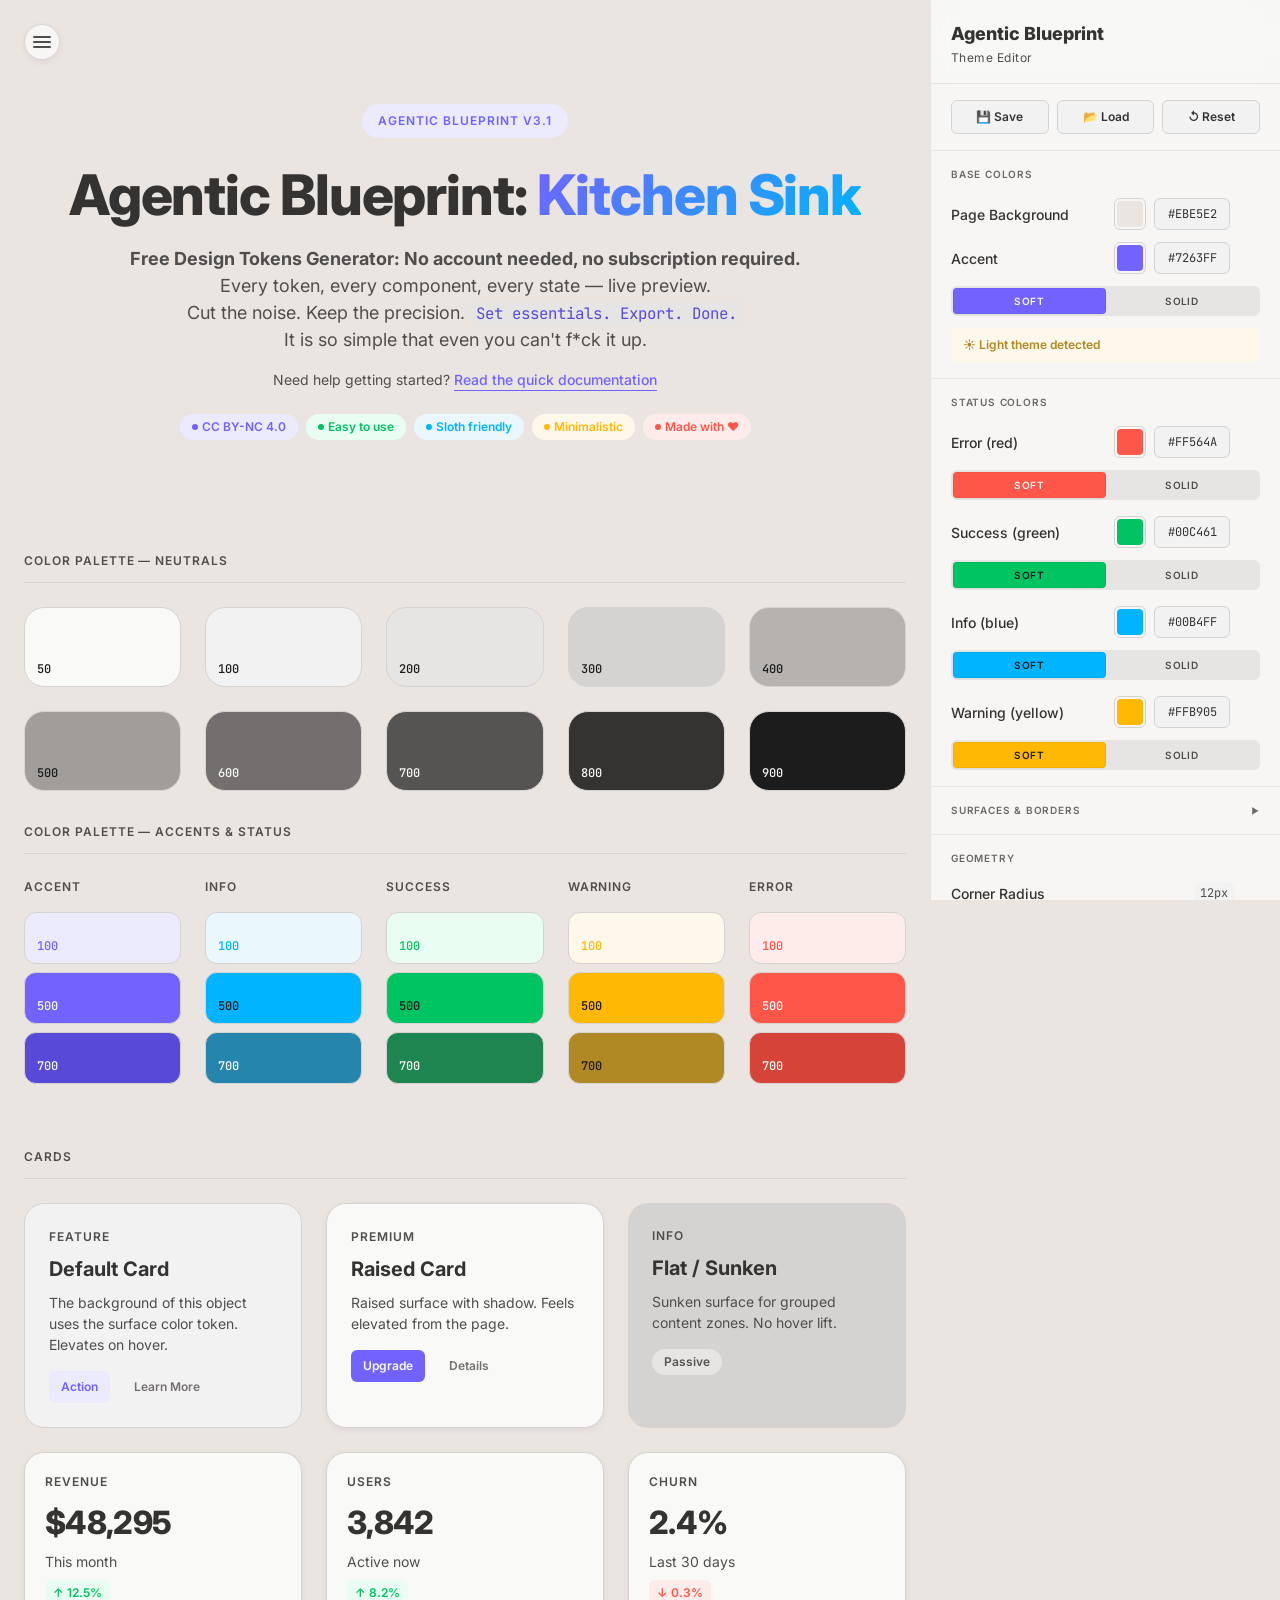
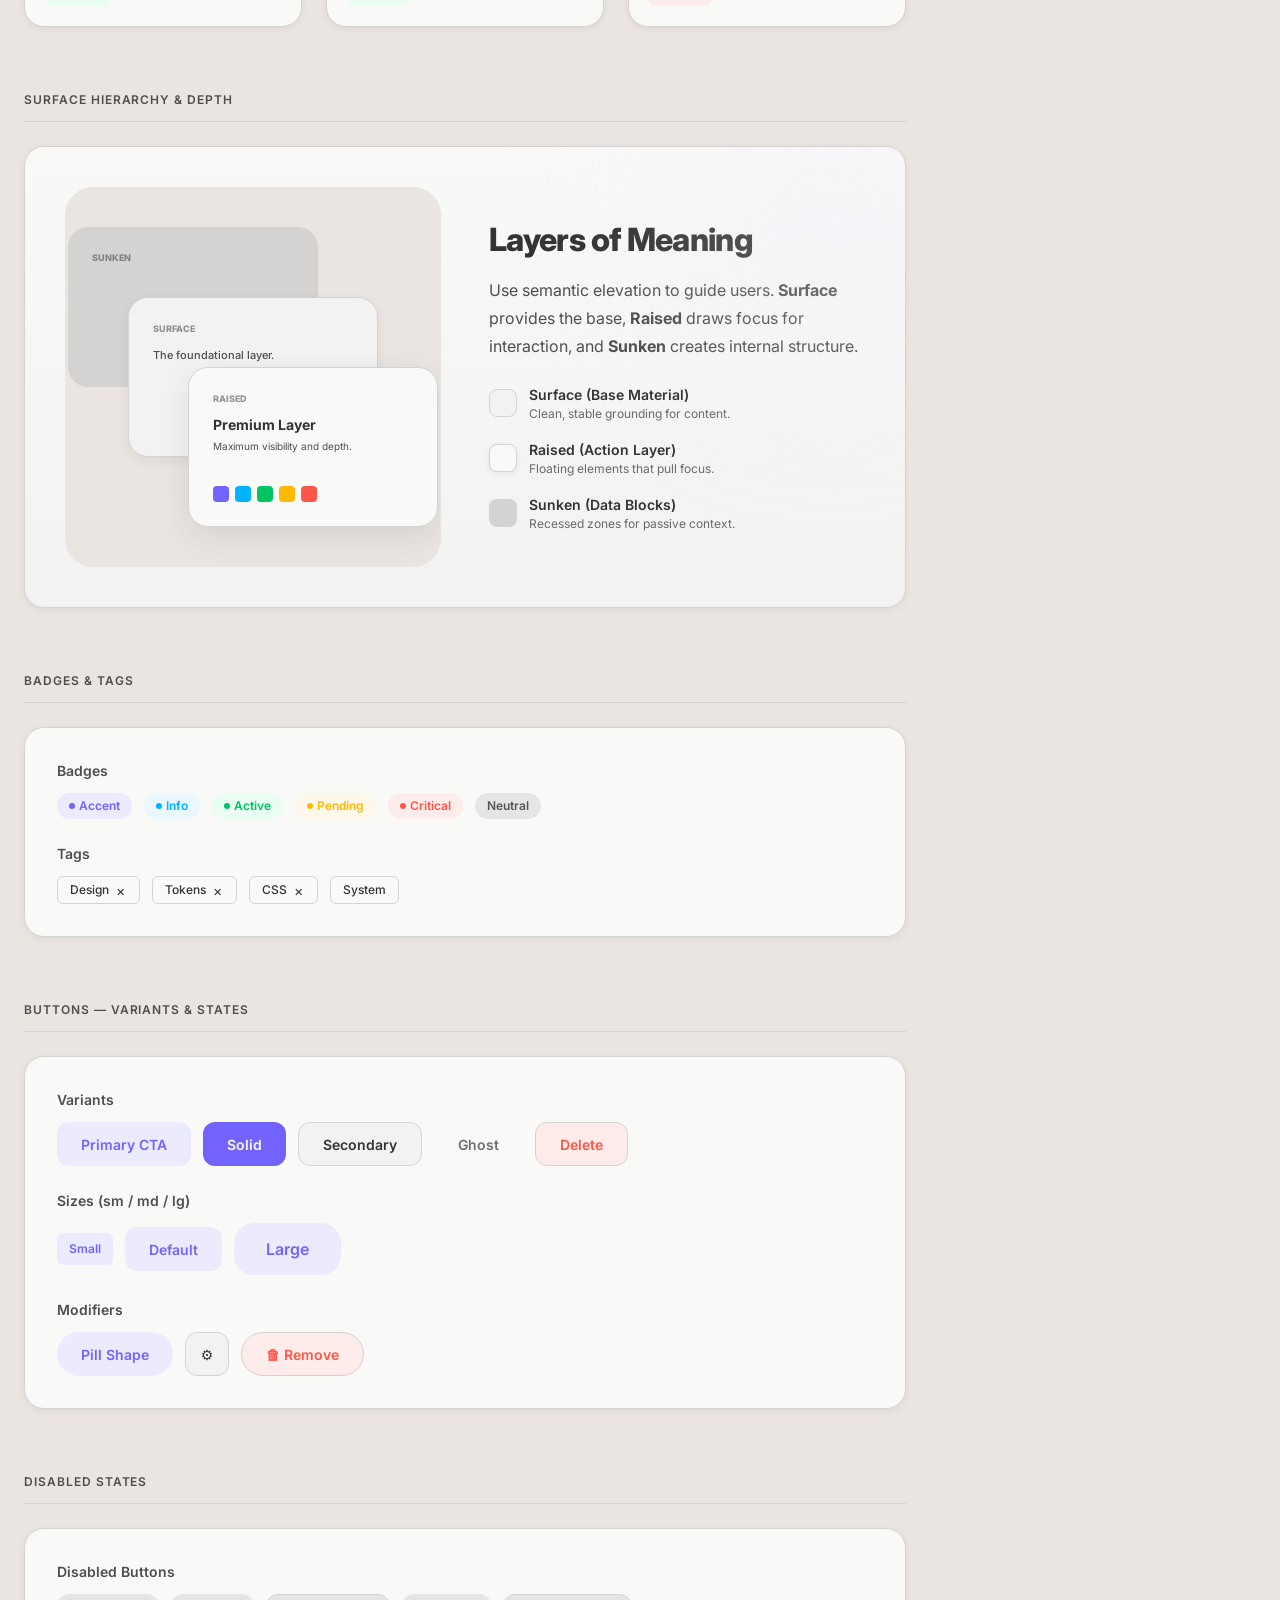
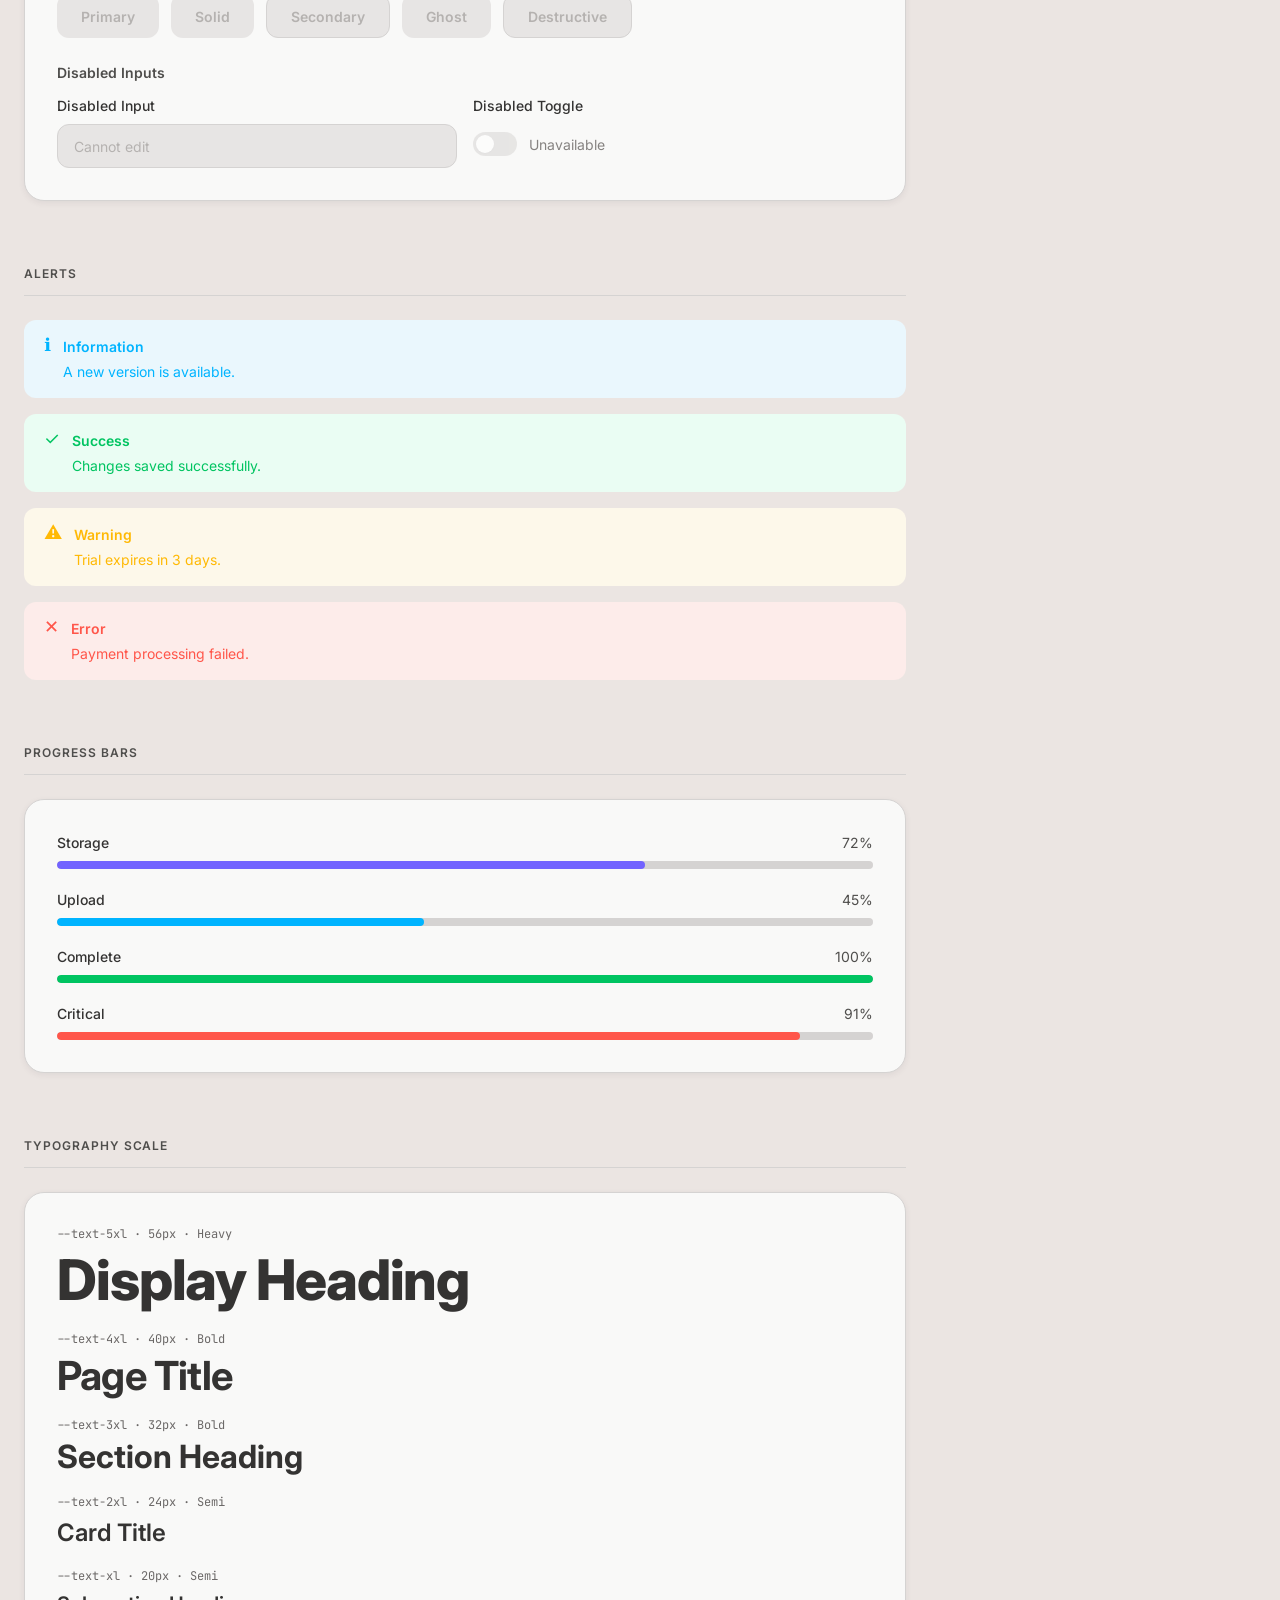
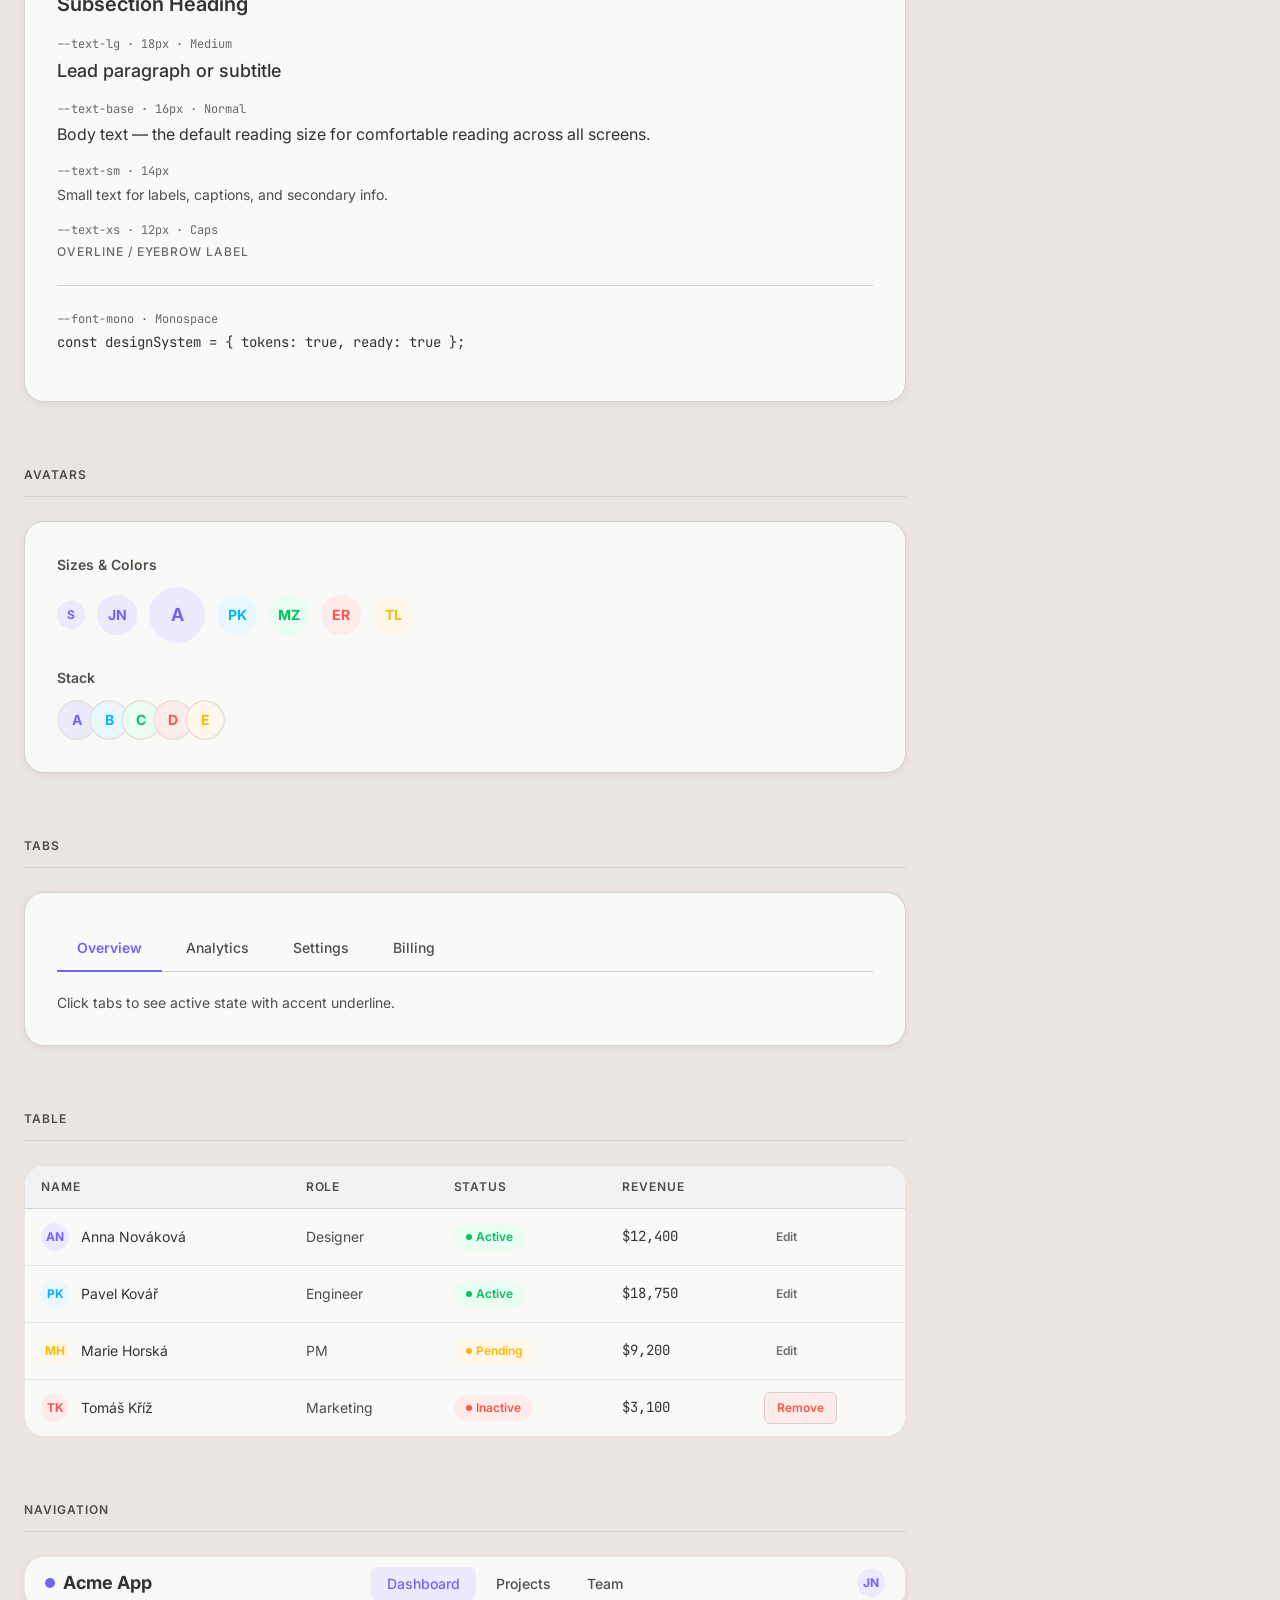
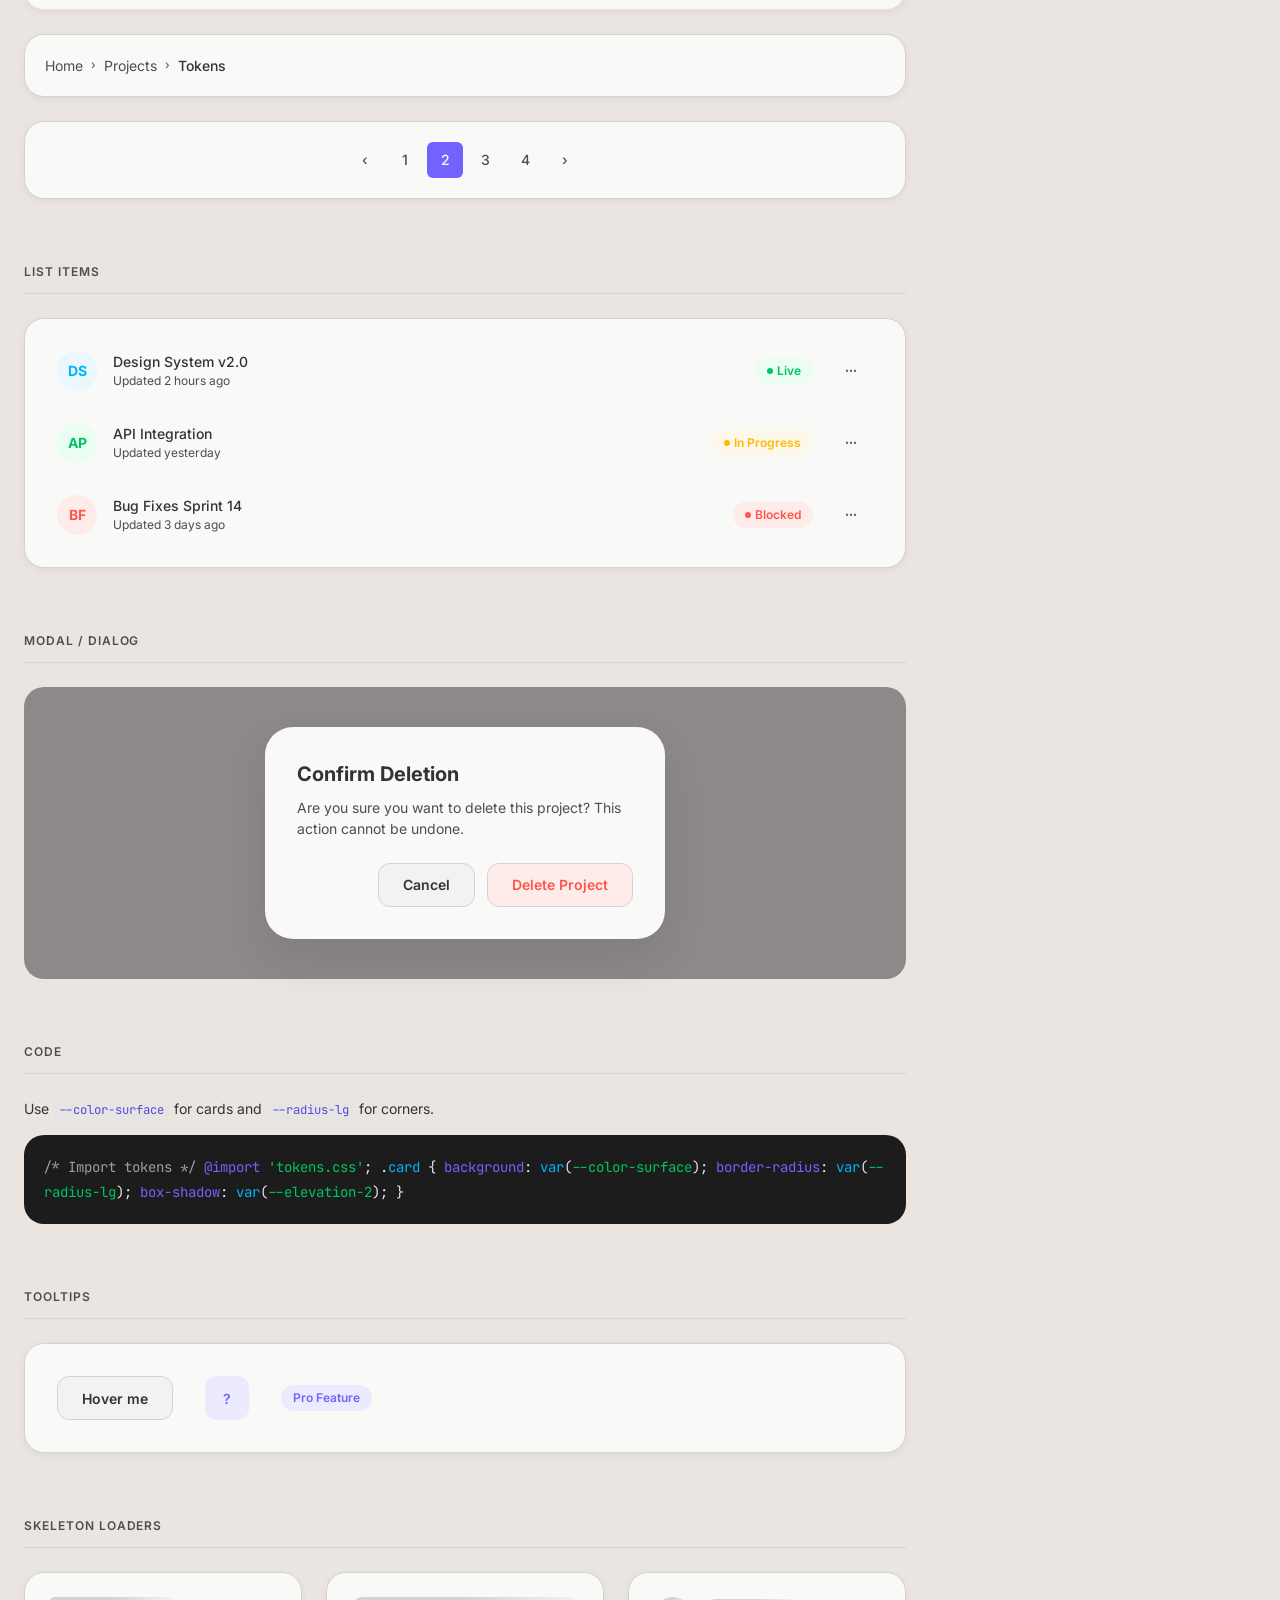
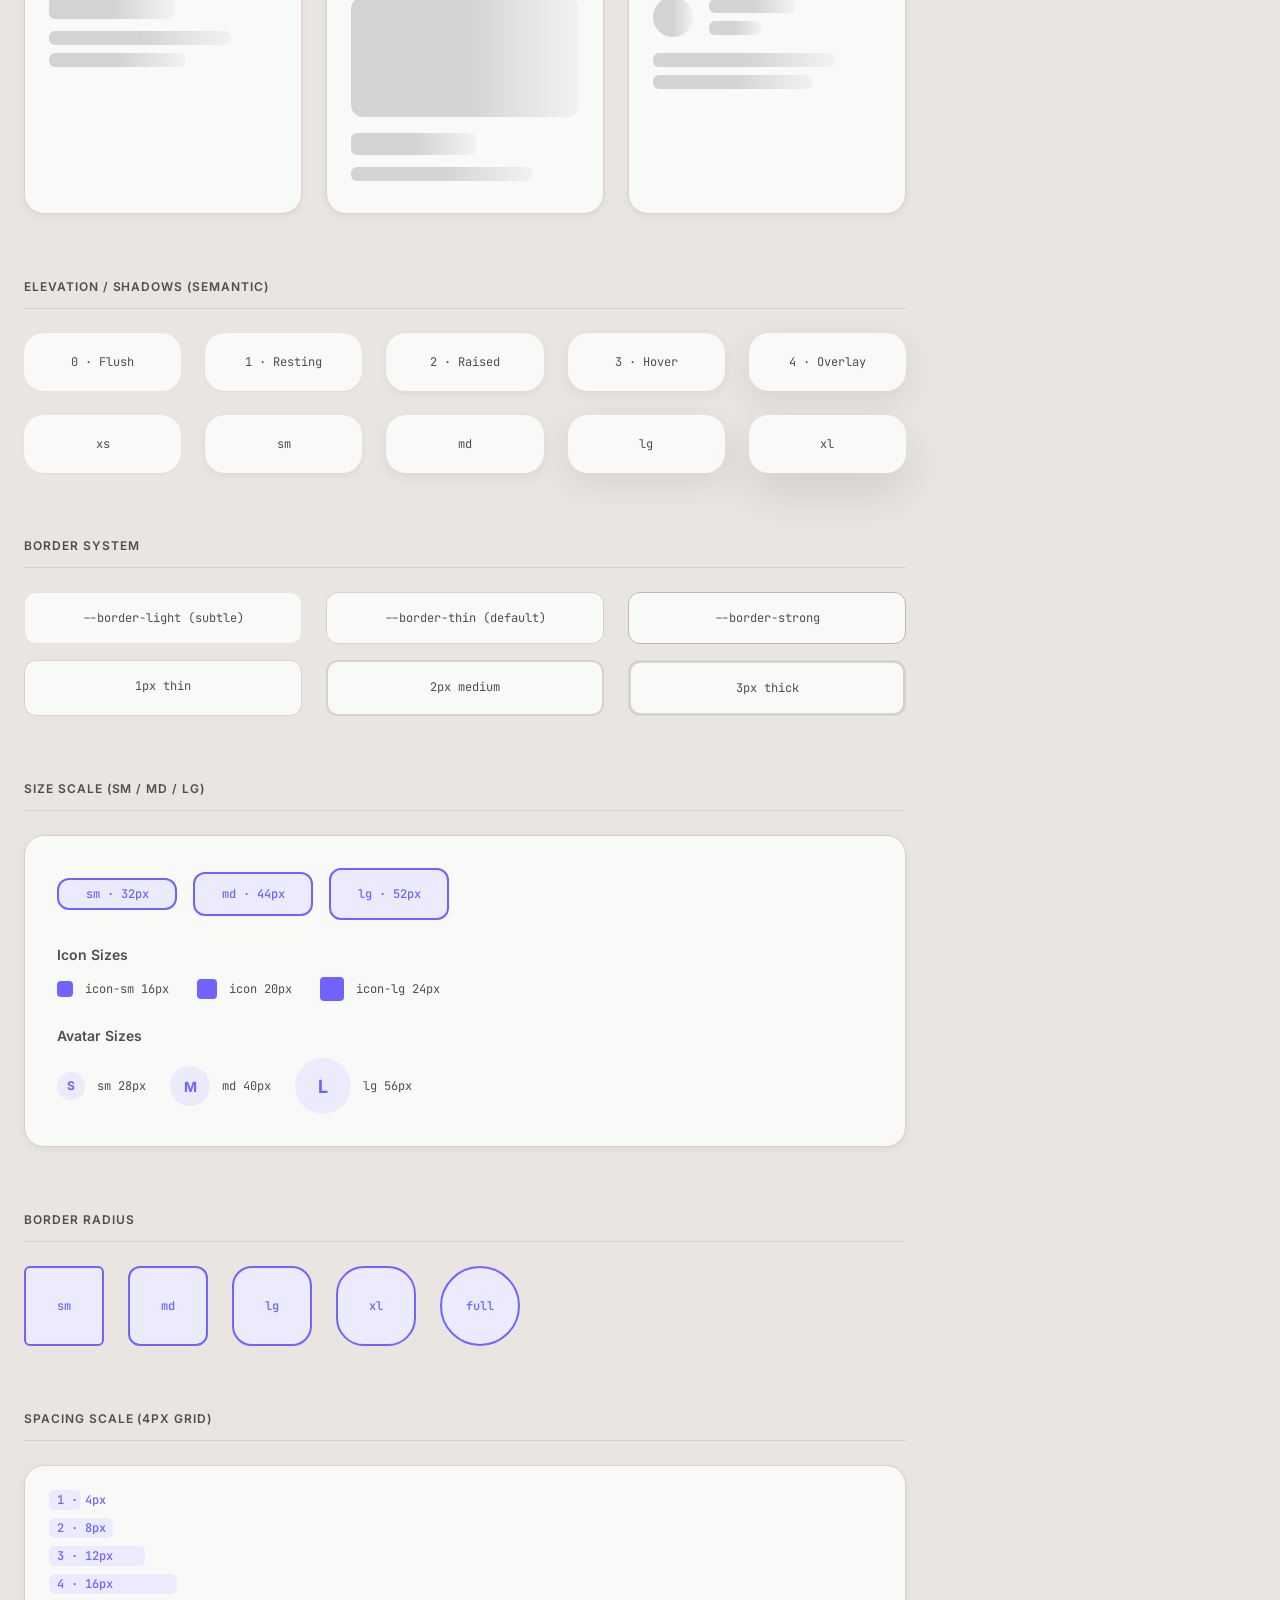
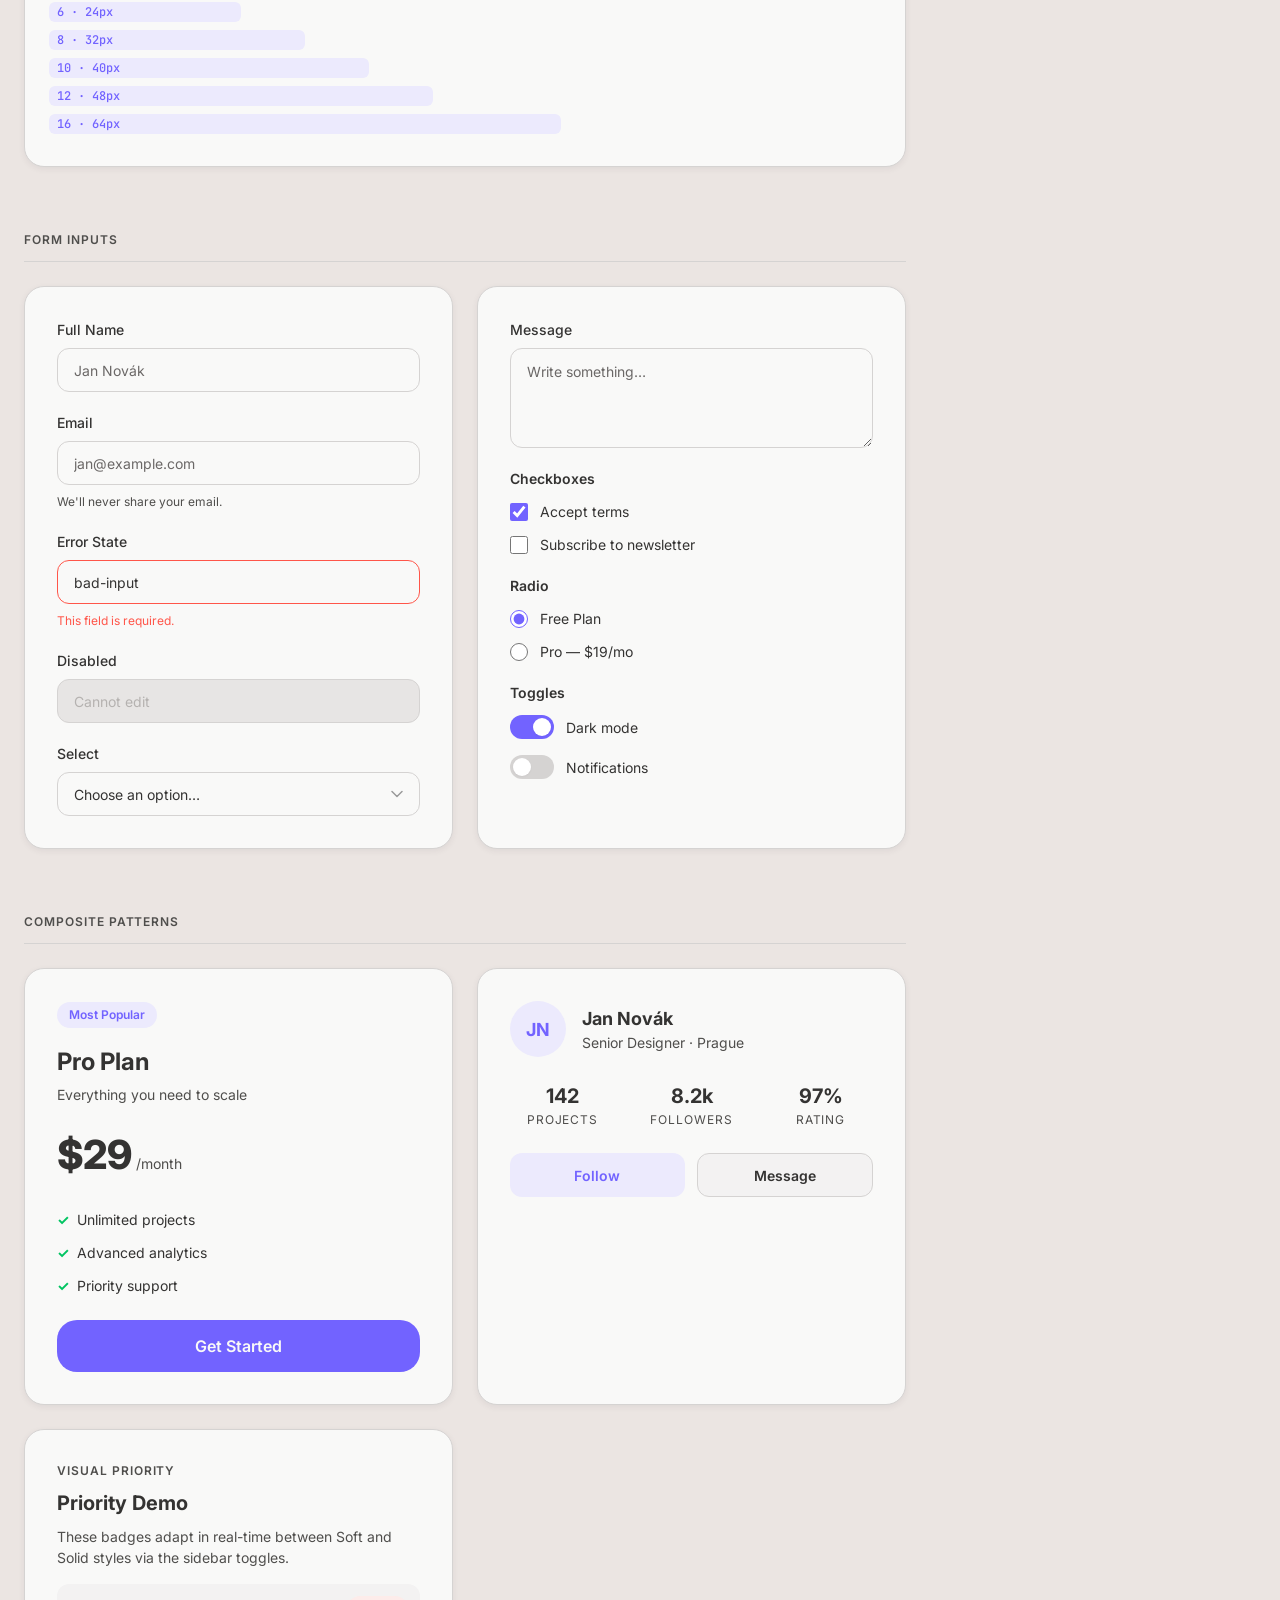
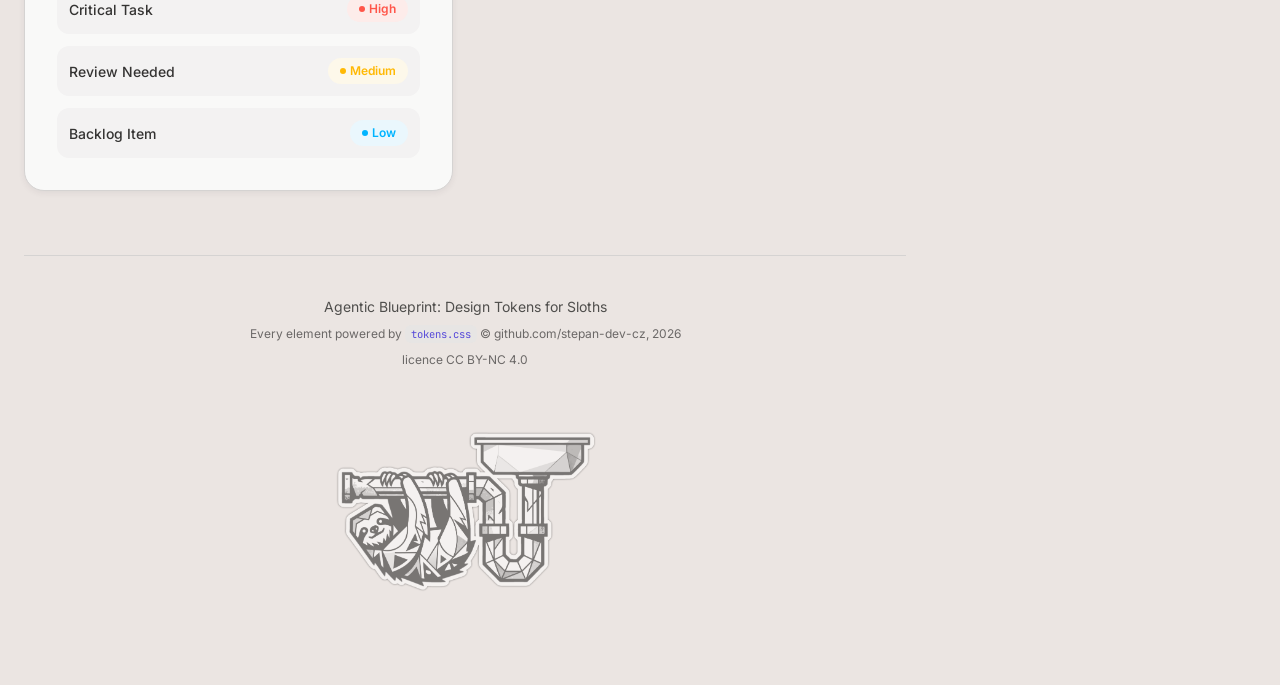
==== commit 1f15fc27: "Add files via upload Simplification and unification of the border system (one border setting - just " ====
--- a/index.html
+++ b/index.html
@@ -658,7 +658,7 @@
             font-family: var(--font-mono);
             font-weight: var(--weight-medium);
             transition: var(--transition-all);
-            border: var(--card-border-width, 1px) solid var(--card-border-color, var(--color-border));
+            border: var(--border-thin);
         }
 
         .swatch:hover {
@@ -937,7 +937,7 @@
         .card {
             background: var(--color-surface);
             border-radius: var(--radius-lg);
-            border: var(--card-border-width, 1px) solid var(--card-border-color, var(--color-border));
+            border: var(--border-thin);
             padding: var(--space-6);
             transition: var(--transition-all);
         }
@@ -3250,26 +3250,6 @@
                     </div>
                     <input type="range" class="sb-range" id="ctrl-borderWidth" min="0" max="3" value="1" step="0.5">
                 </div>
-                <div class="sb-slider">
-                    <div class="sb-slider__header">
-                        <span class="sb-slider__label">Card Border Width</span>
-                        <div style="display:flex;align-items:center;gap:var(--space-1);">
-                            <span class="sb-slider__value" id="val-cardBorderWidth">1px</span>
-                            <button class="sb-revert" id="revert-cardBorderWidth" onclick="revertKey('cardBorderWidth')"
-                                title="Revert">↩</button>
-                        </div>
-                    </div>
-                    <input type="range" class="sb-range" id="ctrl-cardBorderWidth" min="0" max="4" value="1" step="0.5">
-                </div>
-                <div class="sb-color">
-                    <span class="sb-color__label">Card Border Color</span>
-                    <div class="sb-color__controls">
-                        <input type="color" class="sb-color__picker" id="ctrl-cardBorderColor" value="#D6D0CD">
-                        <input type="text" class="sb-color__hex" id="hex-cardBorderColor" value="#D6D0CD" maxlength="7">
-                        <button class="sb-revert" id="revert-cardBorderColor" onclick="revertKey('cardBorderColor')"
-                            title="Revert">↩</button>
-                    </div>
-                </div>
             </div>
         </details>
 
@@ -3365,8 +3345,6 @@
             textColor: '#343132',
             borderColor: '#D6D0CD',
             borderWidth: 1,
-            cardBorderWidth: 1,
-            cardBorderColor: '#D6D0CD',
             red: '#FF564A',
             green: '#00C461',
             blue: '#00B4FF',
@@ -3668,10 +3646,7 @@
             if (!cfg._manualBorderColor) {
                 derived.borderColor = n['300'];
             }
-            // Card border color = same as border by default
-            if (!cfg._manualCardBorderColor) {
-                derived.cardBorderColor = n['300'];
-            }
+
 
             return derived;
         }
@@ -3690,7 +3665,6 @@
             const effectiveSurfaceRaised = cfg._manualSurfaceRaised ? cfg.surfaceRaised : (derived.surfaceRaised || cfg.surfaceRaised);
             const effectiveTextColor = cfg._manualTextColor ? cfg.textColor : (derived.textColor || cfg.textColor);
             const effectiveBorderColor = cfg._manualBorderColor ? cfg.borderColor : (derived.borderColor || cfg.borderColor);
-            const effectiveCardBorderColor = cfg._manualCardBorderColor ? cfg.cardBorderColor : (derived.cardBorderColor || cfg.cardBorderColor);
 
             // Update display values (but don't update config to avoid feedback loops)
             if (!cfg._manualSurface && derived.surface) {
@@ -3713,11 +3687,6 @@
                 const h = document.getElementById('hex-borderColor');
                 if (p && h) { p.value = derived.borderColor; h.value = derived.borderColor.toUpperCase(); }
             }
-            if (!cfg._manualCardBorderColor && derived.cardBorderColor) {
-                const p = document.getElementById('ctrl-cardBorderColor');
-                const h = document.getElementById('hex-cardBorderColor');
-                if (p && h) { p.value = derived.cardBorderColor; h.value = derived.cardBorderColor.toUpperCase(); }
-            }
 
             // 1. Neutral scale from page background
             const neutrals = generateNeutralScale(cfg.pageBg);
@@ -3796,8 +3765,6 @@
             root.style.setProperty('--border-thin', bw ? `${bw}px solid var(--color-border)` : 'none');
             root.style.setProperty('--border-light', bw ? `${bw}px solid var(--color-border-light)` : 'none');
             root.style.setProperty('--border-strong', bw ? `${bw}px solid var(--color-border-strong)` : 'none');
-            root.style.setProperty('--card-border-width', (cfg.cardBorderWidth ?? 1) + 'px');
-            root.style.setProperty('--card-border-color', effectiveCardBorderColor);
 
             // Hover surface
             root.style.setProperty('--color-hover-surface', dark ? neutrals['300'] : neutrals['100']);
@@ -3926,8 +3893,8 @@
         /* ============================================================
            UI CONTROLS → CONFIG BINDING
            ============================================================ */
-        const COLOR_KEYS = ['pageBg', 'accent', 'surface', 'surfaceRaised', 'textColor', 'borderColor', 'cardBorderColor', 'red', 'green', 'blue', 'yellow'];
-        const MANUAL_OVERRIDE_KEYS = { surface: '_manualSurface', surfaceRaised: '_manualSurfaceRaised', textColor: '_manualTextColor', borderColor: '_manualBorderColor', cardBorderColor: '_manualCardBorderColor' };
+        const COLOR_KEYS = ['pageBg', 'accent', 'surface', 'surfaceRaised', 'textColor', 'borderColor', 'red', 'green', 'blue', 'yellow'];
+        const MANUAL_OVERRIDE_KEYS = { surface: '_manualSurface', surfaceRaised: '_manualSurfaceRaised', textColor: '_manualTextColor', borderColor: '_manualBorderColor' };
 
         // Bind all color pickers + hex inputs
         COLOR_KEYS.forEach(key => {
@@ -3983,15 +3950,6 @@
             applyConfig(currentConfig);
         });
 
-        // Bind card border width slider
-        const cbwCtrl = document.getElementById('ctrl-cardBorderWidth');
-        const cbwVal = document.getElementById('val-cardBorderWidth');
-        cbwCtrl.addEventListener('input', () => {
-            const v = parseFloat(cbwCtrl.value);
-            cbwVal.textContent = v + 'px';
-            currentConfig.cardBorderWidth = v;
-            applyConfig(currentConfig);
-        });
 
         // Bind shadow select
         const shadowCtrl = document.getElementById('ctrl-shadow');
@@ -4124,9 +4082,6 @@
                     if ('_manualBorderColor' in cfg) currentConfig._manualBorderColor = cfg._manualBorderColor;
                     else if (cfg.borderColor && cfg.borderColor.toUpperCase() !== DEFAULT_CONFIG.borderColor.toUpperCase()) currentConfig._manualBorderColor = true;
 
-                    if ('_manualCardBorderColor' in cfg) currentConfig._manualCardBorderColor = cfg._manualCardBorderColor;
-                    else if (cfg.cardBorderColor && cfg.cardBorderColor.toUpperCase() !== DEFAULT_CONFIG.cardBorderColor.toUpperCase()) currentConfig._manualCardBorderColor = true;
-
                     referenceConfig = JSON.parse(JSON.stringify(currentConfig));
                     syncUIFromConfig(currentConfig);
                     if (currentConfig.fontSans !== DEFAULT_CONFIG.fontSans) {
@@ -4165,8 +4120,6 @@
             document.getElementById('val-radius').textContent = cfg.radius + 'px';
             document.getElementById('ctrl-borderWidth').value = cfg.borderWidth;
             document.getElementById('val-borderWidth').textContent = cfg.borderWidth + 'px';
-            document.getElementById('ctrl-cardBorderWidth').value = cfg.cardBorderWidth ?? 1;
-            document.getElementById('val-cardBorderWidth').textContent = (cfg.cardBorderWidth ?? 1) + 'px';
             document.getElementById('ctrl-shadow').value = cfg.shadow;
             document.getElementById('ctrl-fontSans').value = cfg.fontSans;
             document.getElementById('ctrl-fontMono').value = cfg.fontMono;
@@ -4215,7 +4168,6 @@
             const eSurfaceRaised = cfg._manualSurfaceRaised ? cfg.surfaceRaised : (derived.surfaceRaised || cfg.surfaceRaised);
             const eTextColor = cfg._manualTextColor ? cfg.textColor : (derived.textColor || cfg.textColor);
             const eBorderColor = cfg._manualBorderColor ? cfg.borderColor : (derived.borderColor || cfg.borderColor);
-            const eCardBorderColor = cfg._manualCardBorderColor ? cfg.cardBorderColor : (derived.cardBorderColor || cfg.cardBorderColor);
 
             // Derive border-light and border-strong from effective border
             const eBorderHsl = rgbToHsl(...Object.values(hexToRgb(eBorderColor)));
@@ -4504,10 +4456,6 @@
   --border-light:  ${cfg.borderWidth ? cfg.borderWidth + 'px solid var(--color-border-light)' : 'none'};
   --border-strong: ${cfg.borderWidth ? cfg.borderWidth + 'px solid var(--color-border-strong)' : 'none'};
 
-  /* Card borders */
-  --card-border-width: ${cfg.cardBorderWidth ?? 1}px;
-  --card-border-color: ${eCardBorderColor};
-
   /* Raw shadows */
   --shadow-xs:  ${sh.xs};
   --shadow-sm:  ${sh.sm};
--- a/tokens.css
+++ b/tokens.css
@@ -259,10 +259,6 @@
   --border-light:  1px solid var(--color-border-light);
   --border-strong: 1px solid var(--color-border-strong);
 
-  /* Card borders */
-  --card-border-width: 1px;
-  --card-border-color: #d5d3d2;
-
   /* Raw shadows */
   --shadow-xs:  0 1px 2px rgba(52,49,50,0.05);
   --shadow-sm:  0 2px 6px rgba(52,49,50,0.07);
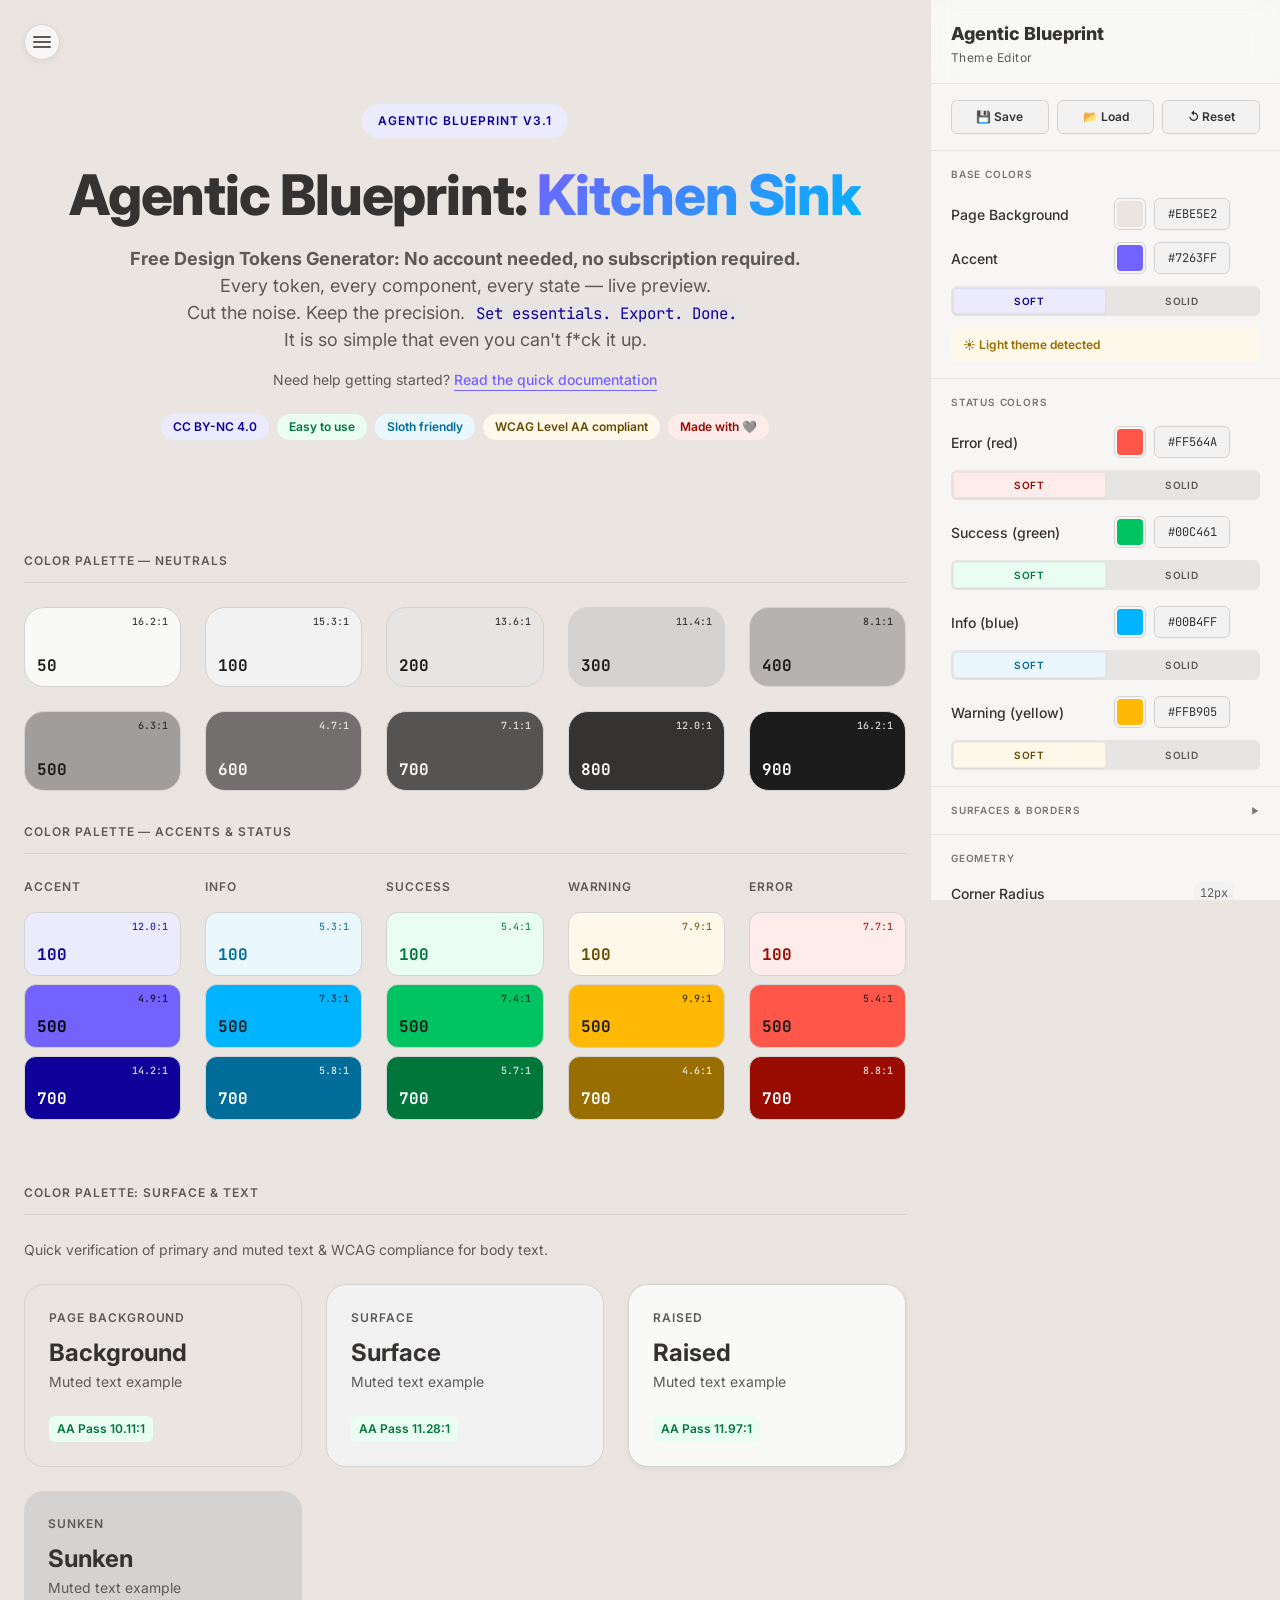
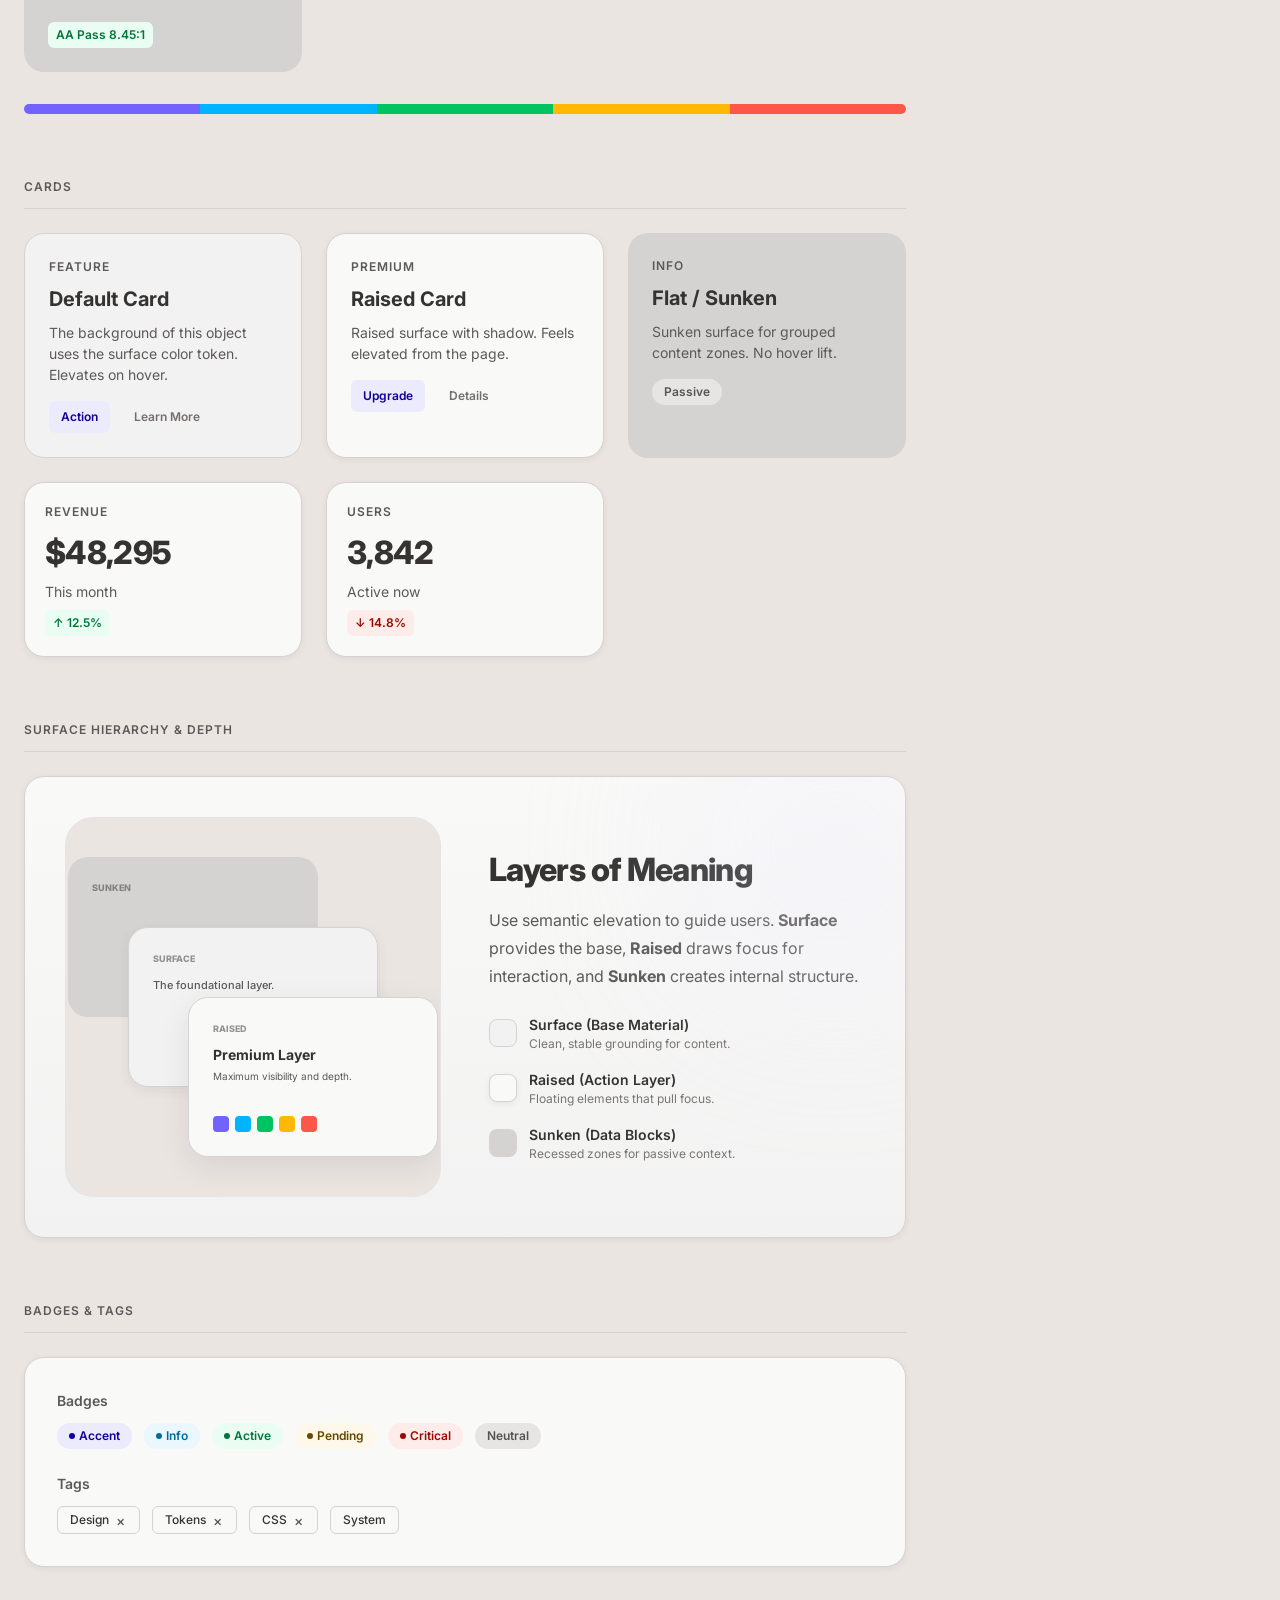
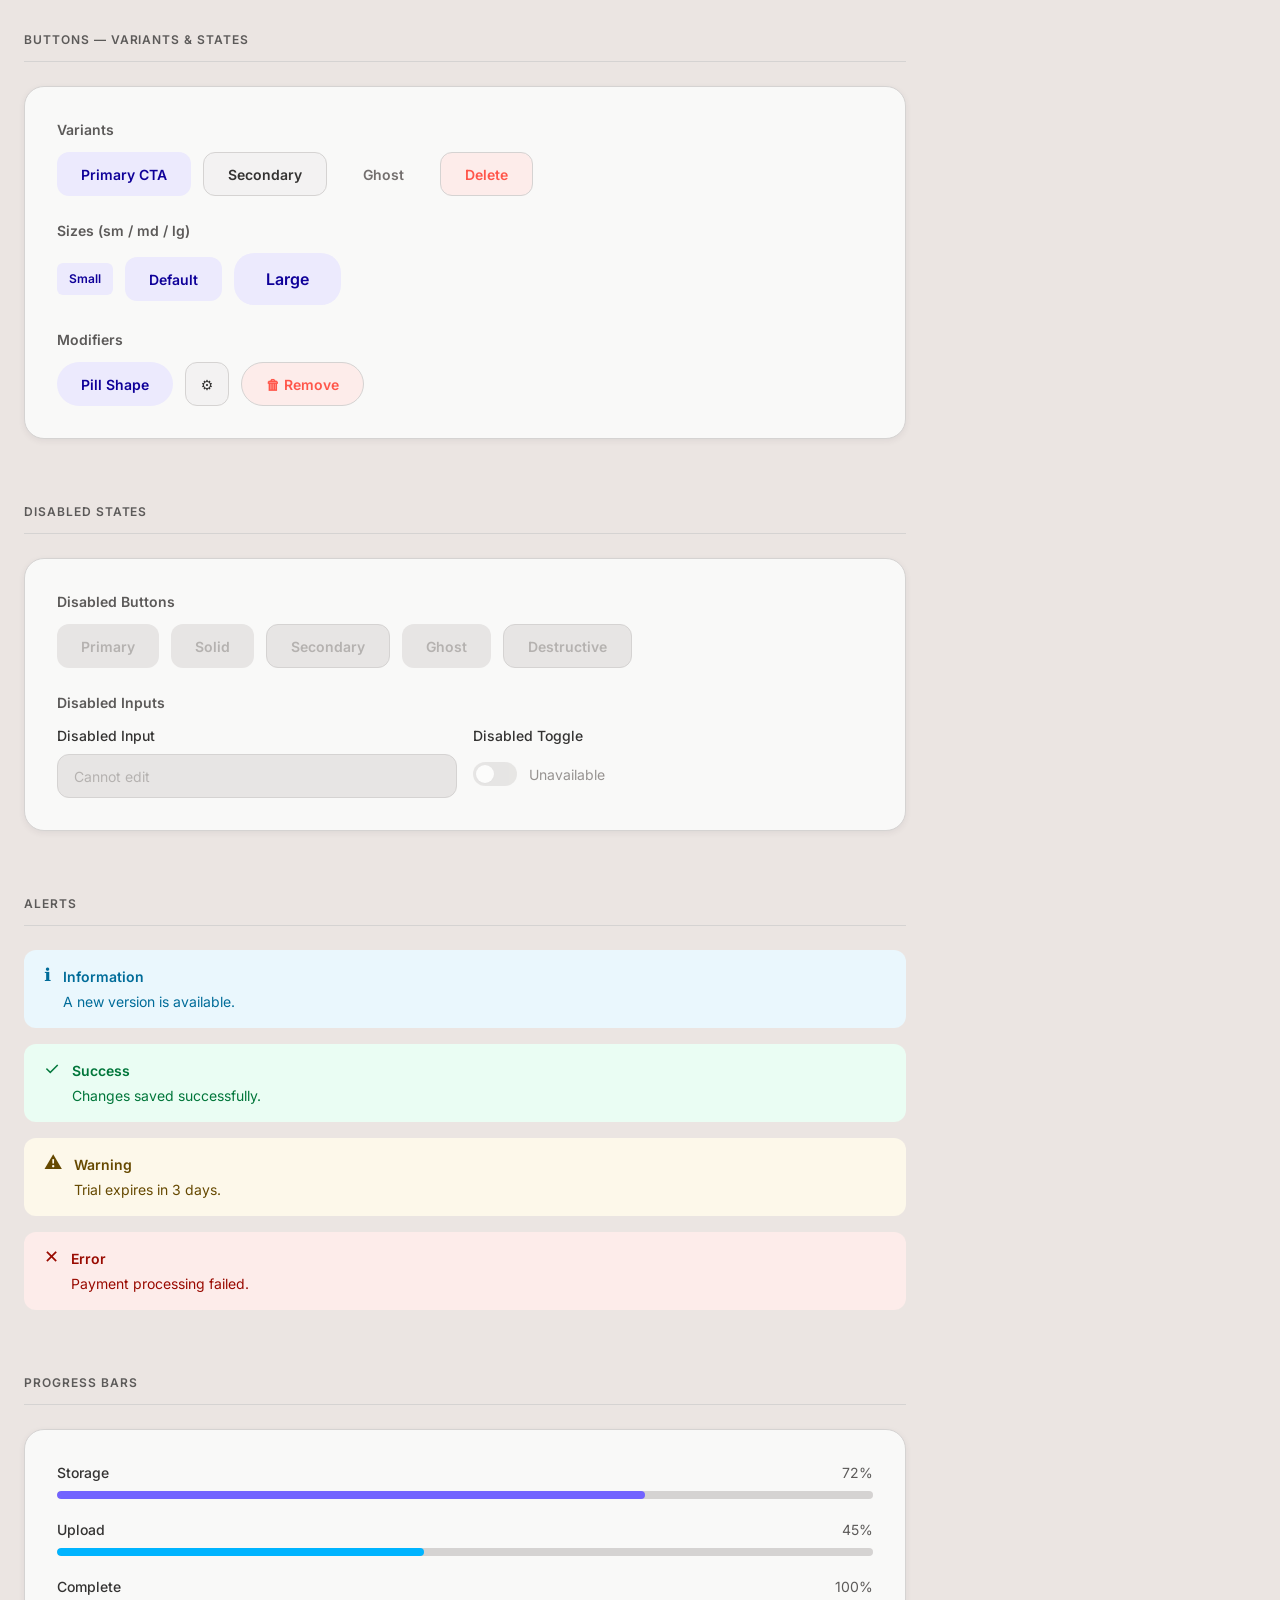
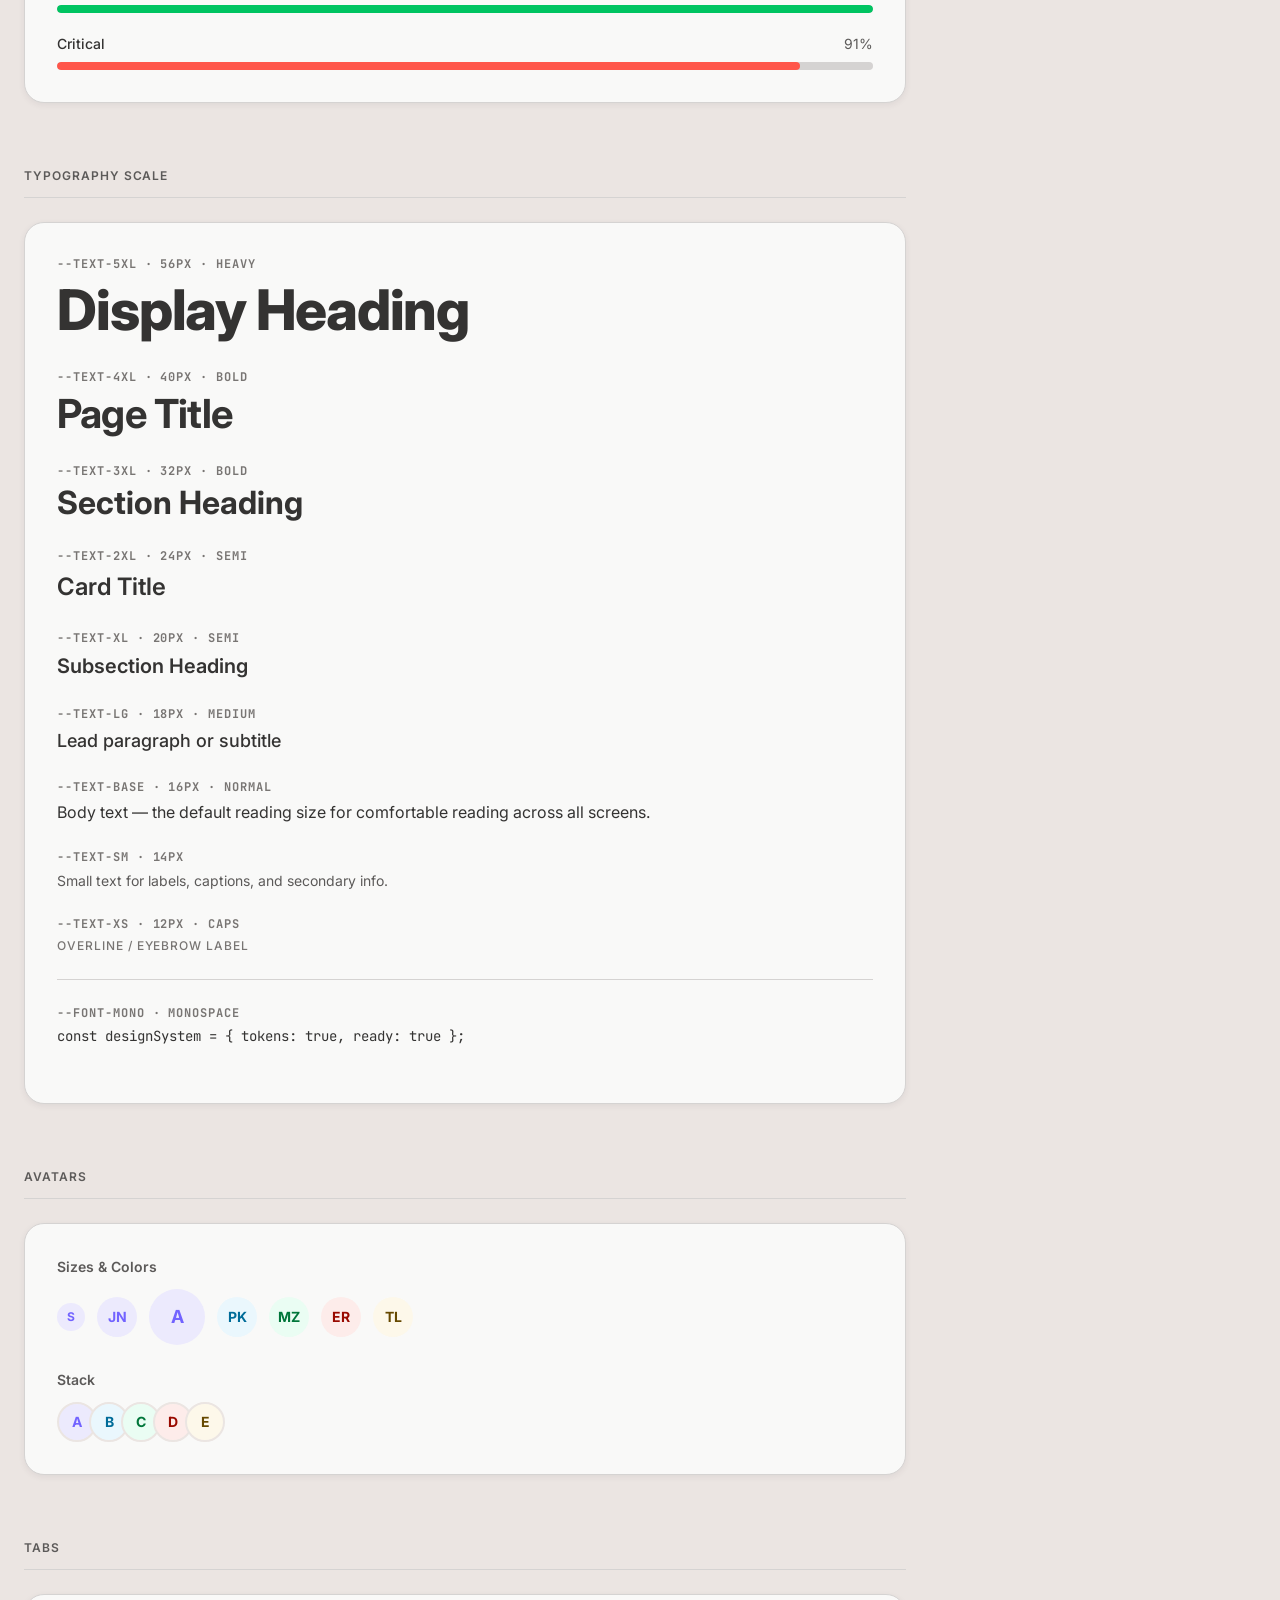
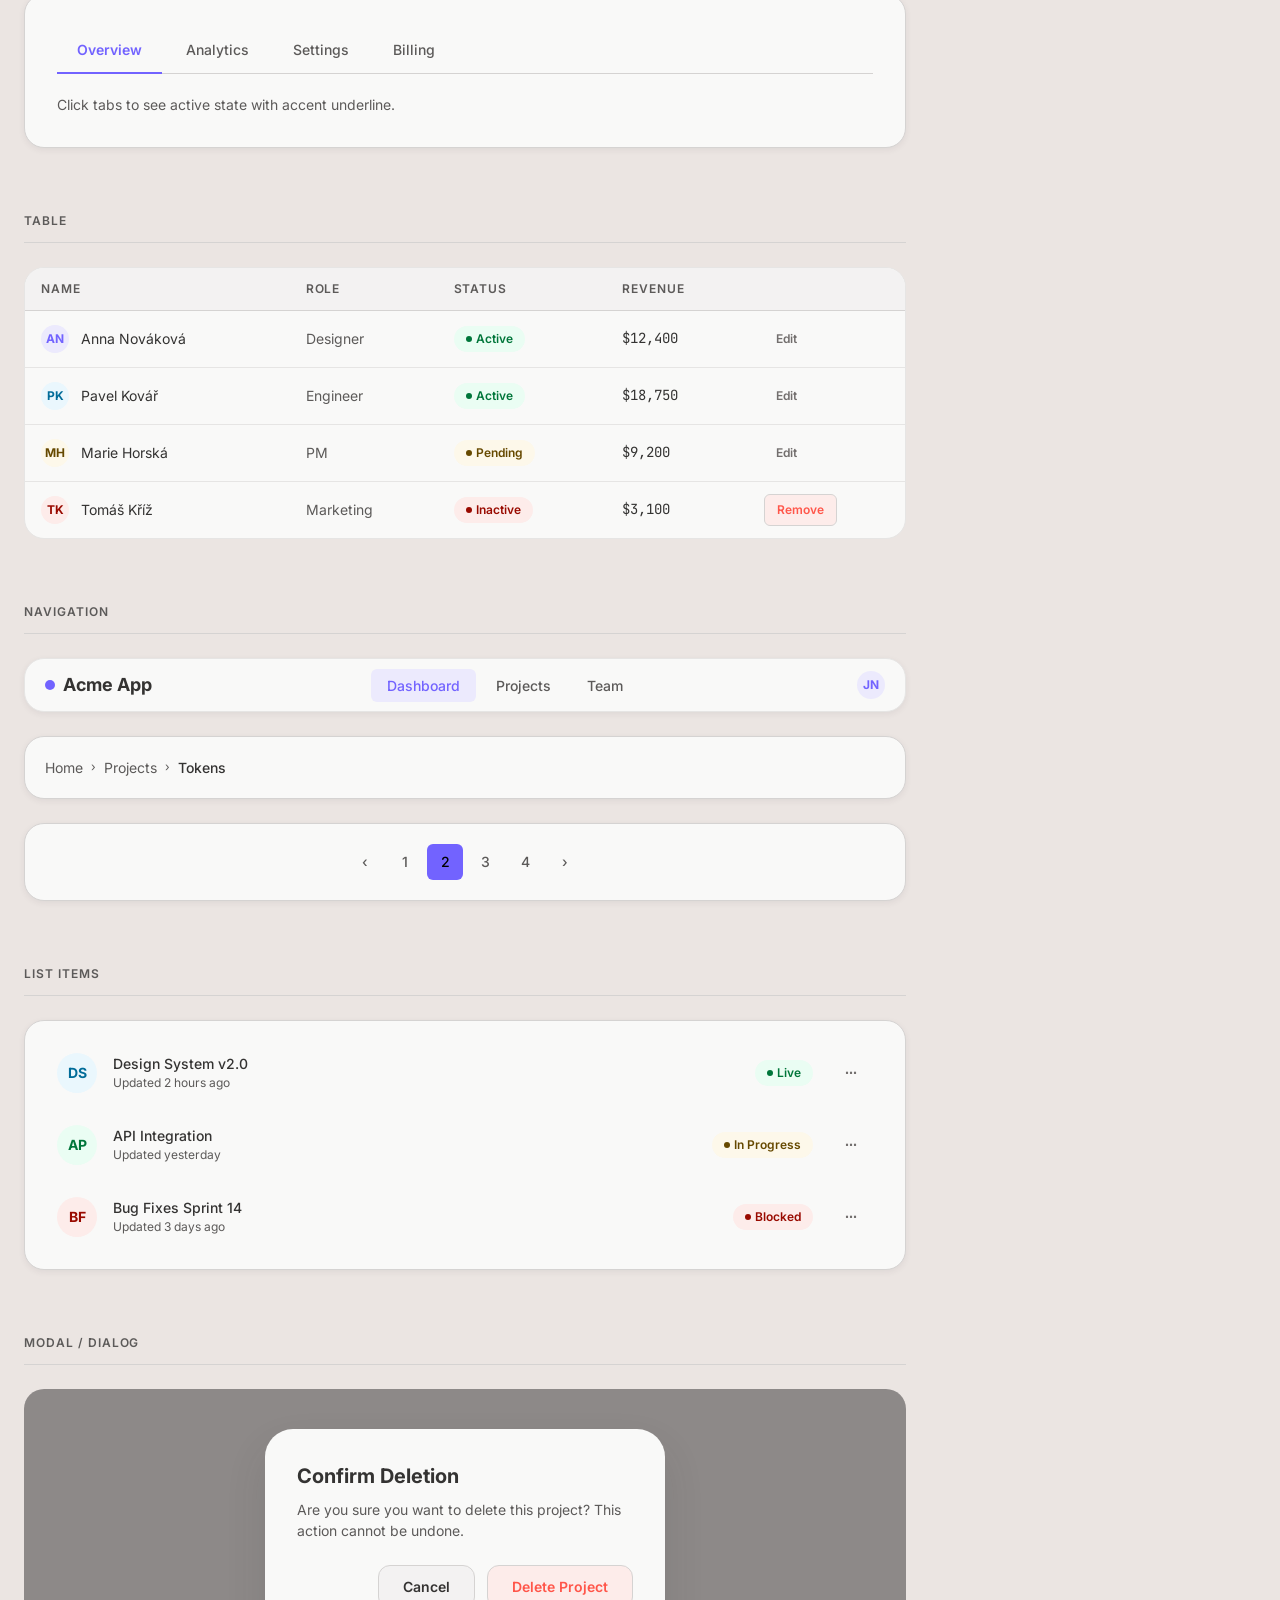
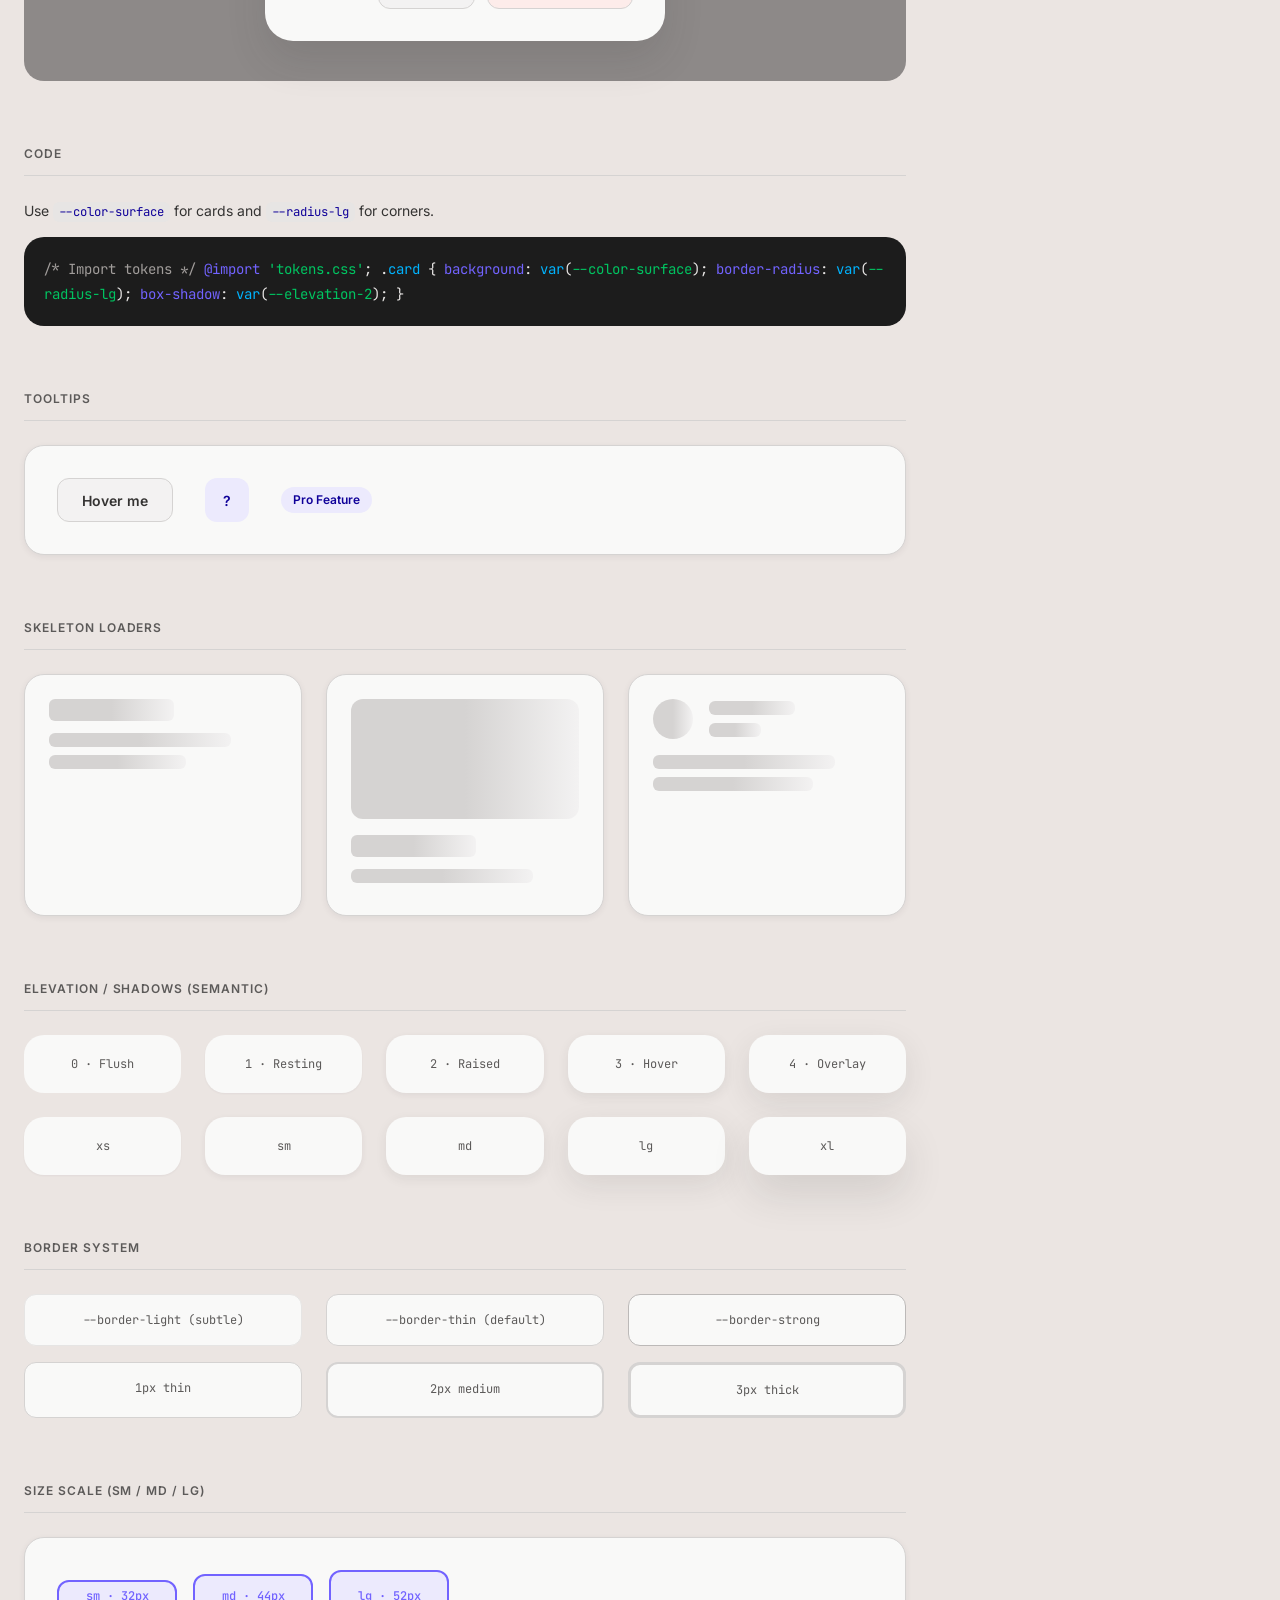
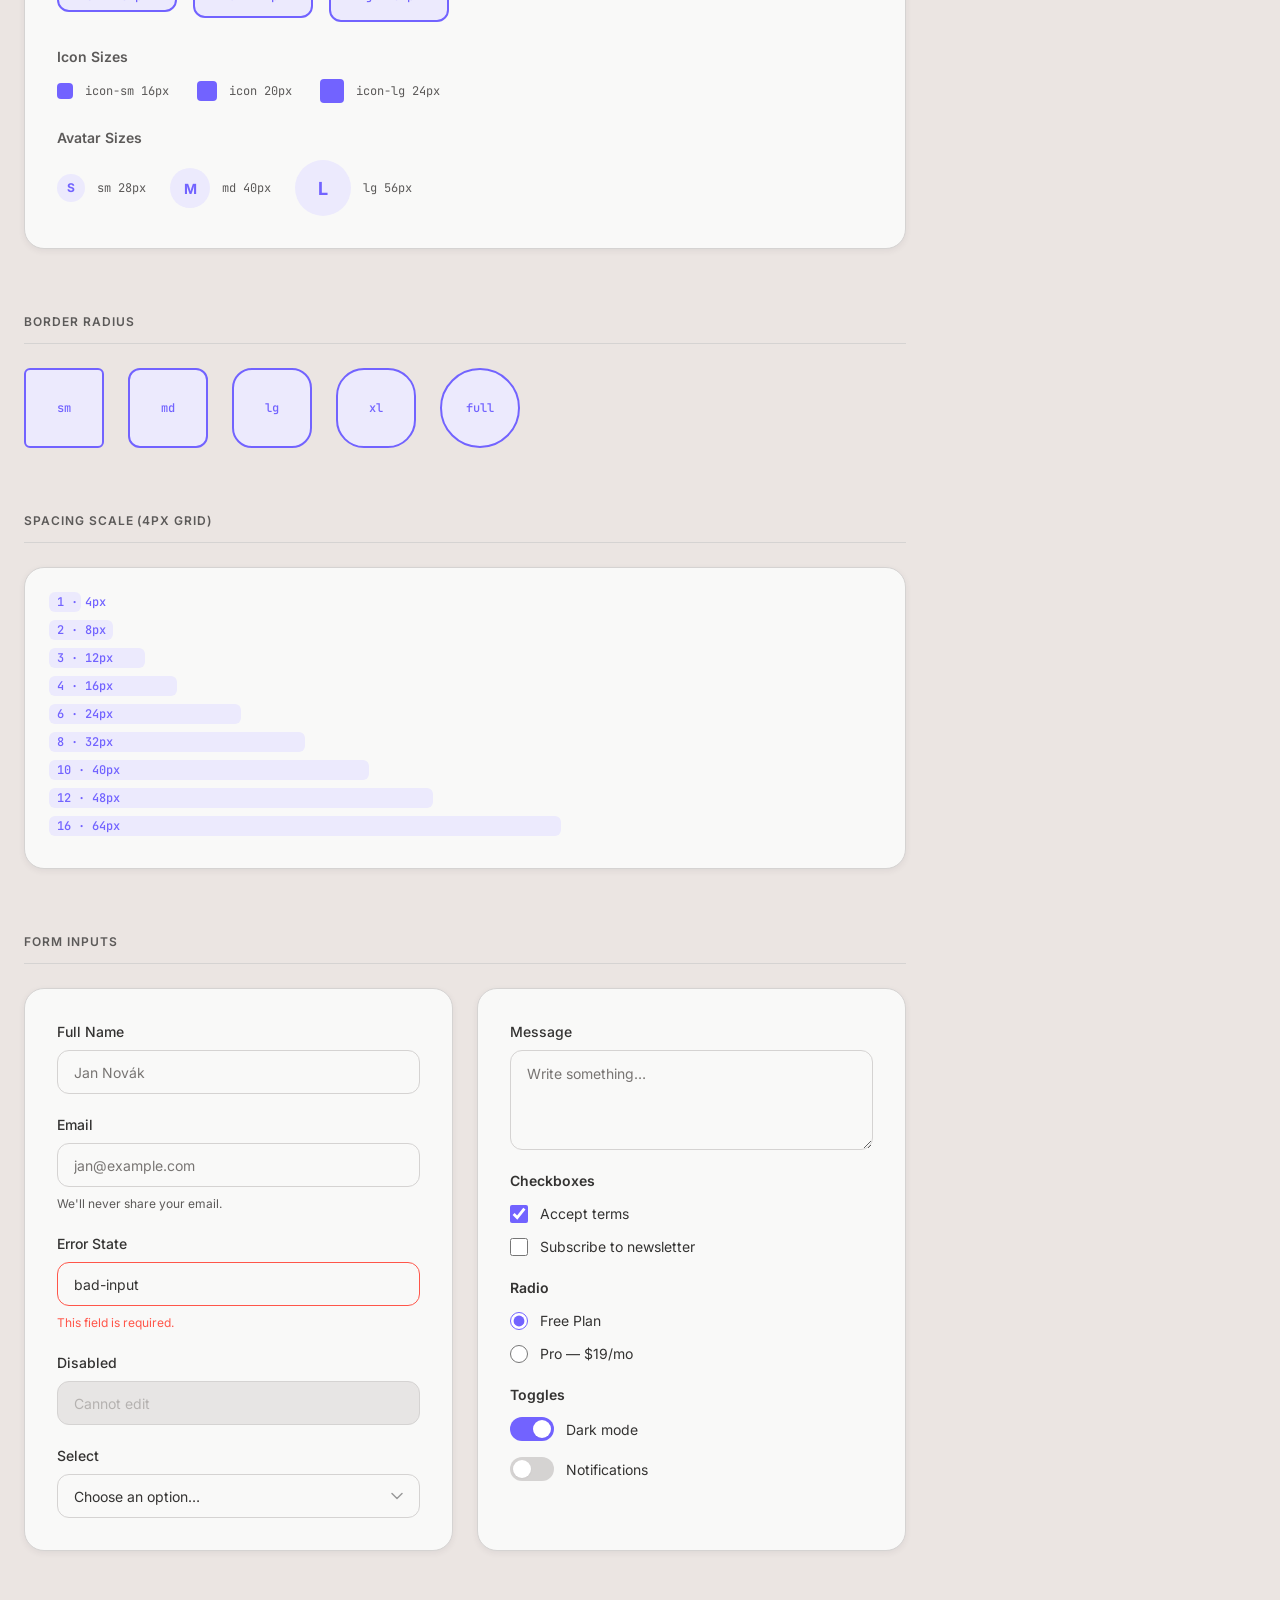
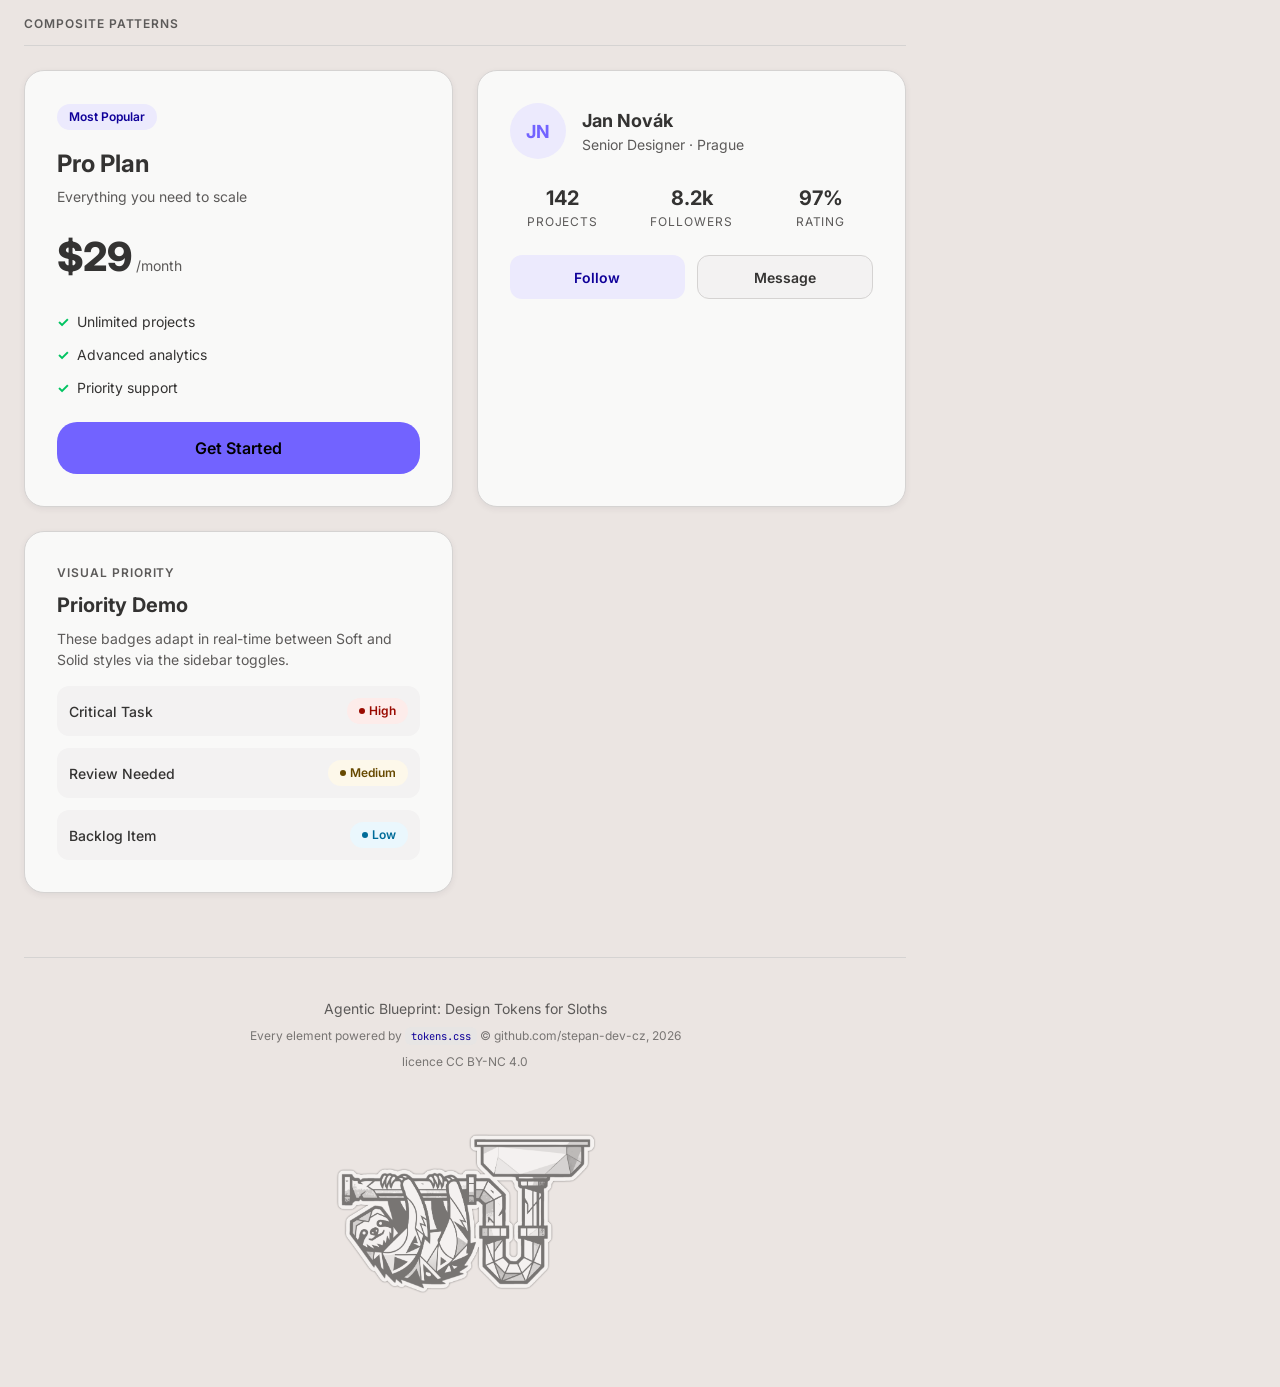
==== commit 127ab08a: "update generated colors and its respective FG alternatives are now WCAG Level AA compliant" ====
--- a/index.html
+++ b/index.html
@@ -649,16 +649,25 @@
         }
 
         .swatch {
-            height: 52px;
+            height: 64px;
             border-radius: var(--radius-md);
             display: flex;
             align-items: flex-end;
+            justify-content: space-between;
             padding: var(--space-2) var(--space-3);
-            font-size: var(--text-xs);
+            font-size: var(--text-md);
             font-family: var(--font-mono);
-            font-weight: var(--weight-medium);
+            font-weight: var(--weight-bold);
             transition: var(--transition-all);
             border: var(--border-thin);
+        }
+
+        .swatch__ratio {
+            align-self: flex-start;
+            font-size: 10px;
+            opacity: 0.85;
+            font-weight: var(--weight-medium);
+            margin-top: -2px;
         }
 
         .swatch:hover {
@@ -798,7 +807,34 @@
 
         /* ===== TYPOGRAPHY DEMO ===== */
         .type-specimen {
-            margin-bottom: var(--space-4);
+            margin-bottom: var(--space-6);
+        }
+
+        .type-specimen__meta {
+            font-size: 10px;
+            font-weight: var(--weight-bold);
+            color: var(--color-text-subtle);
+            text-transform: uppercase;
+            letter-spacing: var(--tracking-caps);
+            margin-bottom: var(--space-1);
+        }
+
+        /* ===== CONTRAST CHECKER ===== */
+        .contrast-grid {
+            display: grid;
+            grid-template-columns: repeat(auto-fit, minmax(260px, 1fr));
+            gap: var(--space-6);
+            margin-top: var(--space-4);
+        }
+
+        /* Override badge radius for the contrast checker to make it respond to theme radius */
+        .contrast-grid .badge {
+            border-radius: var(--radius-sm);
+            padding: var(--space-1) var(--space-2);
+        }
+
+        .type-specimen {
+            margin-bottom: var(--space-6);
         }
 
         .type-specimen__meta {
@@ -2097,6 +2133,7 @@
         <div class="quick-nav__menu">
             <a href="#hero" class="quick-nav__item">Top / Hero</a>
             <a href="#section-colors" class="quick-nav__item">Colors</a>
+            <a href="#section-contrast" class="quick-nav__item">Surface & Text</a>
             <a href="#section-cards" class="quick-nav__item">Cards</a>
             <a href="#section-hierarchy" class="quick-nav__item">Hierarchy & Depth</a>
             <a href="#section-badges" class="quick-nav__item">Badges & Tags</a>
@@ -2143,11 +2180,11 @@
 
                 <div
                     style="margin-top: var(--space-6); display: flex; flex-wrap: wrap; gap: var(--space-2); justify-content: center;">
-                    <span class="badge badge--accent"><span class="badge__dot"></span>CC BY-NC 4.0</span>
-                    <span class="badge badge--success"><span class="badge__dot"></span>Easy to use</span>
-                    <span class="badge badge--info"><span class="badge__dot"></span>Sloth friendly</span>
-                    <span class="badge badge--warning"><span class="badge__dot"></span>Minimalistic</span>
-                    <span class="badge badge--error"><span class="badge__dot"></span>Made with ❤️</span>
+                    <span class="badge badge--accent">CC BY-NC 4.0</span>
+                    <span class="badge badge--success">Easy to use</span>
+                    <span class="badge badge--info">Sloth friendly</span>
+                    <span class="badge badge--warning">WCAG Level AA compliant</span>
+                    <span class="badge badge--error">Made with 🩶</span>
                 </div>
 
             </header>
@@ -2156,50 +2193,101 @@
             <section class="ks-section" id="section-colors">
                 <h2 class="ks-section__title">Color Palette — Neutrals</h2>
                 <div class="ks-grid ks-grid--5" style="margin-bottom: var(--space-8);">
-                    <div class="swatch swatch--lg swatch--g50">50</div>
-                    <div class="swatch swatch--lg swatch--g100">100</div>
-                    <div class="swatch swatch--lg swatch--g200">200</div>
-                    <div class="swatch swatch--lg swatch--g300">300</div>
-                    <div class="swatch swatch--lg swatch--g400">400</div>
-                    <div class="swatch swatch--lg swatch--g500">500</div>
-                    <div class="swatch swatch--lg swatch--g600">600</div>
-                    <div class="swatch swatch--lg swatch--g700">700</div>
-                    <div class="swatch swatch--lg swatch--g800">800</div>
-                    <div class="swatch swatch--lg swatch--g900">900</div>
+                    <div class="swatch swatch--lg swatch--g50"><span>50</span><span class="swatch__ratio" id="ratio-gray-50"></span></div>
+                    <div class="swatch swatch--lg swatch--g100"><span>100</span><span class="swatch__ratio" id="ratio-gray-100"></span></div>
+                    <div class="swatch swatch--lg swatch--g200"><span>200</span><span class="swatch__ratio" id="ratio-gray-200"></span></div>
+                    <div class="swatch swatch--lg swatch--g300"><span>300</span><span class="swatch__ratio" id="ratio-gray-300"></span></div>
+                    <div class="swatch swatch--lg swatch--g400"><span>400</span><span class="swatch__ratio" id="ratio-gray-400"></span></div>
+                    <div class="swatch swatch--lg swatch--g500"><span>500</span><span class="swatch__ratio" id="ratio-gray-500"></span></div>
+                    <div class="swatch swatch--lg swatch--g600"><span>600</span><span class="swatch__ratio" id="ratio-gray-600"></span></div>
+                    <div class="swatch swatch--lg swatch--g700"><span>700</span><span class="swatch__ratio" id="ratio-gray-700"></span></div>
+                    <div class="swatch swatch--lg swatch--g800"><span>800</span><span class="swatch__ratio" id="ratio-gray-800"></span></div>
+                    <div class="swatch swatch--lg swatch--g900"><span>900</span><span class="swatch__ratio" id="ratio-gray-900"></span></div>
                 </div>
                 <h2 class="ks-section__title">Color Palette — Accents & Status</h2>
                 <div class="ks-grid ks-grid--5">
                     <div class="swatch-group">
                         <div class="swatch-group__label">Accent</div>
-                        <div class="swatch swatch--accent-100">100</div>
-                        <div class="swatch swatch--accent-500">500</div>
-                        <div class="swatch swatch--accent-700">700</div>
+                        <div class="swatch swatch--accent-100"><span>100</span><span class="swatch__ratio" id="ratio-accent-100"></span></div>
+                        <div class="swatch swatch--accent-500"><span>500</span><span class="swatch__ratio" id="ratio-accent-500"></span></div>
+                        <div class="swatch swatch--accent-700"><span>700</span><span class="swatch__ratio" id="ratio-accent-700"></span></div>
                     </div>
                     <div class="swatch-group">
                         <div class="swatch-group__label">Info</div>
-                        <div class="swatch swatch--blue-100">100</div>
-                        <div class="swatch swatch--blue-500">500</div>
-                        <div class="swatch swatch--blue-700">700</div>
+                        <div class="swatch swatch--blue-100"><span>100</span><span class="swatch__ratio" id="ratio-blue-100"></span></div>
+                        <div class="swatch swatch--blue-500"><span>500</span><span class="swatch__ratio" id="ratio-blue-500"></span></div>
+                        <div class="swatch swatch--blue-700"><span>700</span><span class="swatch__ratio" id="ratio-blue-700"></span></div>
                     </div>
                     <div class="swatch-group">
                         <div class="swatch-group__label">Success</div>
-                        <div class="swatch swatch--green-100">100</div>
-                        <div class="swatch swatch--green-500">500</div>
-                        <div class="swatch swatch--green-700">700</div>
+                        <div class="swatch swatch--green-100"><span>100</span><span class="swatch__ratio" id="ratio-green-100"></span></div>
+                        <div class="swatch swatch--green-500"><span>500</span><span class="swatch__ratio" id="ratio-green-500"></span></div>
+                        <div class="swatch swatch--green-700"><span>700</span><span class="swatch__ratio" id="ratio-green-700"></span></div>
                     </div>
                     <div class="swatch-group">
                         <div class="swatch-group__label">Warning</div>
-                        <div class="swatch swatch--yellow-100">100</div>
-                        <div class="swatch swatch--yellow-500">500</div>
-                        <div class="swatch swatch--yellow-700">700</div>
+                        <div class="swatch swatch--yellow-100"><span>100</span><span class="swatch__ratio" id="ratio-yellow-100"></span></div>
+                        <div class="swatch swatch--yellow-500"><span>500</span><span class="swatch__ratio" id="ratio-yellow-500"></span></div>
+                        <div class="swatch swatch--yellow-700"><span>700</span><span class="swatch__ratio" id="ratio-yellow-700"></span></div>
                     </div>
                     <div class="swatch-group">
                         <div class="swatch-group__label">Error</div>
-                        <div class="swatch swatch--red-100">100</div>
-                        <div class="swatch swatch--red-500">500</div>
-                        <div class="swatch swatch--red-700">700</div>
+                        <div class="swatch swatch--red-100"><span>100</span><span class="swatch__ratio" id="ratio-red-100"></span></div>
+                        <div class="swatch swatch--red-500"><span>500</span><span class="swatch__ratio" id="ratio-red-500"></span></div>
+                        <div class="swatch swatch--red-700"><span>700</span><span class="swatch__ratio" id="ratio-red-700"></span></div>
                     </div>
                 </div>
+            </section>
+
+            <!-- CONTRAST CHECKER SECTION -->
+            <section class="ks-section" id="section-contrast">
+                <h2 class="ks-section__title">Color Palette: Surface & Text</h2>
+                <p style="font-size: var(--text-sm); color: var(--color-text-muted); margin-bottom: var(--space-6);">
+                    Quick verification of primary and muted text & WCAG compliance for body text.
+                </p>
+
+                <div class="contrast-grid">
+                    <!-- Page Background -->
+                    <div class="card" style="background: var(--color-page-bg); min-height: 180px; display: flex; flex-direction: column;">
+                        <div class="card__eyebrow">Page Background</div>
+                        <div class="card__title" style="font-size: var(--text-2xl); margin-bottom: 0;">Background</div>
+                        <div class="card__body" style="margin-bottom: var(--space-6);">Muted text example</div>
+                        <div class="card__footer" style="margin-top: auto;">
+                            <span class="badge" id="contrast-badge-page">AA Pass 0.00:1</span>
+                        </div>
+                    </div>
+
+                    <!-- Surface -->
+                    <div class="card" style="background: var(--color-surface); min-height: 180px; display: flex; flex-direction: column;">
+                        <div class="card__eyebrow">Surface</div>
+                        <div class="card__title" style="font-size: var(--text-2xl); margin-bottom: 0;">Surface</div>
+                        <div class="card__body" style="margin-bottom: var(--space-6);">Muted text example</div>
+                        <div class="card__footer" style="margin-top: auto;">
+                            <span class="badge" id="contrast-badge-surface">AA Pass 0.00:1</span>
+                        </div>
+                    </div>
+
+                    <!-- Raised -->
+                    <div class="card card--raised" style="background: var(--color-surface-raised); min-height: 180px; display: flex; flex-direction: column;">
+                        <div class="card__eyebrow">Raised</div>
+                        <div class="card__title" style="font-size: var(--text-2xl); margin-bottom: 0;">Raised</div>
+                        <div class="card__body" style="margin-bottom: var(--space-6);">Muted text example</div>
+                        <div class="card__footer" style="margin-top: auto;">
+                            <span class="badge" id="contrast-badge-raised">AA Pass 0.00:1</span>
+                        </div>
+                    </div>
+
+                    <!-- Sunken -->
+                    <div class="card card--flat" style="background: var(--color-surface-sunken); min-height: 180px; display: flex; flex-direction: column;">
+                        <div class="card__eyebrow">Sunken</div>
+                        <div class="card__title" style="font-size: var(--text-2xl); margin-bottom: 0;">Sunken</div>
+                        <div class="card__body" style="margin-bottom: var(--space-6);">Muted text example</div>
+                        <div class="card__footer" style="margin-top: auto;">
+                            <span class="badge" id="contrast-badge-sunken">AA Pass 0.00:1</span>
+                        </div>
+                    </div>
+                </div>
+                <div style="height: 10px; width: 100%; border-radius: var(--radius-md); margin-top: var(--space-8); background: linear-gradient(to right, var(--accent-500) 0% 20%, var(--blue-500) 20% 40%, var(--green-500) 40% 60%, var(--yellow-500) 60% 80%, var(--red-500) 80% 100%);"></div>
             </section>
 
             <!-- CARDS -->
@@ -2222,7 +2310,7 @@
                         <div class="card__title">Raised Card</div>
                         <div class="card__body">Raised surface with shadow. Feels elevated from the page.</div>
                         <div class="card__footer">
-                            <button class="btn btn--solid btn--sm">Upgrade</button>
+                            <button class="btn btn--primary btn--sm">Upgrade</button>
                             <button class="btn btn--ghost btn--sm">Details</button>
                         </div>
                     </div>
@@ -2242,13 +2330,7 @@
                         <div class="card__eyebrow">Users</div>
                         <div class="stat-card__value">3,842</div>
                         <div class="stat-card__label">Active now</div>
-                        <div class="stat-card__trend stat-card__trend--up">↑ 8.2%</div>
-                    </div>
-                    <div class="card card--raised stat-card">
-                        <div class="card__eyebrow">Churn</div>
-                        <div class="stat-card__value">2.4%</div>
-                        <div class="stat-card__label">Last 30 days</div>
-                        <div class="stat-card__trend stat-card__trend--down">↓ 0.3%</div>
+                        <div class="stat-card__trend stat-card__trend--down">↓ 14.8%</div>
                     </div>
                 </div>
             </section>
@@ -2353,7 +2435,6 @@
                         Variants</h3>
                     <div class="ks-flex" style="margin-bottom: var(--space-6);">
                         <button class="btn btn--primary">Primary CTA</button>
-                        <button class="btn btn--solid">Solid</button>
                         <button class="btn btn--secondary">Secondary</button>
                         <button class="btn btn--ghost">Ghost</button>
                         <button class="btn btn--destructive">Delete</button>
@@ -3457,10 +3538,14 @@
             };
         }
 
-        /** Determine relative luminance (WCAG) */
+        /** Determine relative luminance (WCAG 2.x) */
         function relativeLuminance(hex) {
             const { r, g, b } = hexToRgb(hex);
-            return (0.2126 * r + 0.7152 * g + 0.0722 * b) / 255;
+            const a = [r, g, b].map(v => {
+                v /= 255;
+                return v <= 0.03928 ? v / 12.92 : Math.pow((v + 0.055) / 1.055, 2.4);
+            });
+            return a[0] * 0.2126 + a[1] * 0.7152 + a[2] * 0.0722;
         }
 
         /** Determine contrast ratio between two hex colors */
@@ -3486,56 +3571,93 @@
             return relativeLuminance(hex) < 0.45;
         }
 
-        /** Get the best contrast color for text on a given background */
-        function getContrastColorHex(bgHex, lightHex, darkHex) {
-            return relativeLuminance(bgHex) > 0.5 ? darkHex : lightHex;
-        }
-
-        /** Get contrast as CSS var reference */
-        function getContrastColor(hex, isDark = false) {
-            if (!hex) return 'var(--gray-50)';
-            if (isDark) {
-                return relativeLuminance(hex) > 0.5 ? 'var(--gray-50)' : 'var(--gray-900)';
+
+
+        /** Get the best compliant foreground for any background.
+         *  Tries to be "playful" by preserving hue if possible. */
+        function getBestCompliantFG(bgHex, preferredHex, neutrals) {
+            // 1. Try preferred color (e.g. accent-700 on 100, or white on 500)
+            if (preferredHex && getContrastRatio(bgHex, preferredHex) >= 4.5) {
+                return preferredHex;
             }
-            return relativeLuminance(hex) > 0.5 ? 'var(--gray-900)' : 'var(--gray-50)';
+            
+            // 2. Playful fallback: Try to derive a high-contrast version of the hue
+            // only if the color has meaningful saturation.
+            const targetColor = preferredHex || bgHex;
+            const { r, g, b } = hexToRgb(targetColor);
+            const { h, s, l } = rgbToHsl(r, g, b);
+            
+            if (s > 8) {
+                // If background is light, try a very dark saturated version
+                if (!isDarkBackground(bgHex)) {
+                    const darkVibrant = hslToRgb(h, Math.max(s, 60), 20);
+                    const darkHex = rgbToHex(darkVibrant.r, darkVibrant.g, darkVibrant.b);
+                    if (getContrastRatio(bgHex, darkHex) >= 4.5) return darkHex;
+                } else {
+                    // If background is dark, try a very light saturated version
+                    const lightVibrant = hslToRgb(h, Math.max(s * 0.5, 30), 95);
+                    const lightHex = rgbToHex(lightVibrant.r, lightVibrant.g, lightVibrant.b);
+                    if (getContrastRatio(bgHex, lightHex) >= 4.5) return lightHex;
+                }
+            }
+
+            // 3. Try neutral tokens (gray-50 and gray-900)
+            const g50 = neutrals['50'];
+            const g900 = neutrals['900'];
+            const r50 = getContrastRatio(bgHex, g50);
+            const r900 = getContrastRatio(bgHex, g900);
+            
+            if (r50 >= 4.5 || r900 >= 4.5) {
+                return r900 > r50 ? 'var(--gray-900)' : 'var(--gray-50)';
+            }
+            
+            // 4. Absolute fallback
+            return getContrastRatio(bgHex, '#FFFFFF') >= getContrastRatio(bgHex, '#000000') ? '#FFFFFF' : '#000000';
         }
 
         /** Generate muted/subtle/disabled variants with contrast guarantees */
-        function generateTextVariants(textColor, bgColor, surfaceColor) {
+        function generateTextVariants(textColor, bgColor, surfaceColor, raisedColor) {
+            const dark = isDarkBackground(bgColor);
+            const neutrals = generateNeutralScale(bgColor);
+            const sunkenColor = dark ? neutrals['50'] : neutrals['300'];
+            
             const getWorstContrast = (hex) => Math.min(
                 getContrastRatio(hex, bgColor),
-                getContrastRatio(hex, surfaceColor)
+                getContrastRatio(hex, surfaceColor),
+                getContrastRatio(hex, sunkenColor),
+                getContrastRatio(hex, raisedColor || surfaceColor)
             );
 
-            // Cap the target ratio to ensure we don't demand more contrast than the base text color actually has.
             const baseContrast = getWorstContrast(textColor);
 
-            const generate = (baseColor, idealRatio, defaultMix, maxMix) => {
-                // Ensure the realism of the target contrast. 
-                // It should be slightly lower than base contrast to visibly "step down".
-                const targetRatio = Math.min(idealRatio, Math.max(1, baseContrast * 0.95));
-
-                for (let ratio = defaultMix; ratio <= maxMix; ratio += 0.05) {
-                    let testHex = mixHex(baseColor, bgColor, ratio);
-                    if (getWorstContrast(testHex) >= targetRatio) {
+            const generate = (baseColor, targetRatio, mostMutedRatio) => {
+                // If base color itself doesn't meet the target, we can only aim for the base contrast at best
+                const effectiveTarget = Math.min(targetRatio, baseContrast);
+
+                // Start from the "most muted" (closest to background) and move towards base color
+                // ratio 0.0 = 100% background, ratio 1.0 = 100% baseColor
+                for (let r = mostMutedRatio; r <= 1.0; r += 0.01) {
+                    let testHex = mixHex(baseColor, bgColor, r);
+                    if (getWorstContrast(testHex) >= effectiveTarget) {
                         return testHex;
                     }
                 }
-
-                // If the target contrast was never met (e.g. user chose an inherently low-contrast color),
-                // return the maximum allowed mix so it's guaranteed to be visually distinct from the base.
-                return mixHex(baseColor, bgColor, maxMix);
+                return baseColor;
             };
 
             return {
-                muted: generate(textColor, 4.5, 0.65, 0.85),
-                subtle: generate(textColor, 3.0, 0.50, 0.70),
-                disabled: generate(textColor, 2.0, 0.35, 0.55)
+                // Muted: aim for 4.5:1 (AA), start at 55% text mix
+                muted: generate(textColor, 4.5, 0.55),
+                // Subtle: aim for 3.0:1 (UI components/large text), start at 40% text mix
+                subtle: generate(textColor, 3.0, 0.40),
+                // Disabled: aim for 2.0:1, start at 25% text mix
+                disabled: generate(textColor, 2.0, 0.25)
             };
         }
 
         function setStatusStyle(key, style) {
             currentConfig.statusStyle[key] = style;
+            currentConfig[`_manualStatusStyle_${key}`] = true; // Mark this specific key as manual
 
             // Update UI (active buttons)
             const container = document.querySelector(`.sb-segmented[data-key="${key}"]`);
@@ -3611,11 +3733,14 @@
 
                 return { '100': c100, '500': hex.toUpperCase(), '700': c700 };
             } else {
-                // Light theme as before
+                // Light theme: 100 is light tint, 700 is dark shade
                 const light = hslToRgb(h, Math.max(s * 0.8, 8), 95.5);
                 const c100 = rgbToHex(light.r, light.g, light.b);
 
-                const dark = hslToRgb(h, Math.max(s * 0.65, 10), l * 0.82);
+                // 700: ensure it's dark enough for WCAG on c100
+                // We target a lightness that usually passes (around 25-30% for vibrant colors)
+                const darkL = Math.min(l * 0.6, 30);
+                const dark = hslToRgb(h, Math.max(s, 40), darkL);
                 const c700 = rgbToHex(dark.r, dark.g, dark.b);
 
                 return { '100': c100, '500': hex.toUpperCase(), '700': c700 };
@@ -3632,7 +3757,7 @@
 
             // Surface = slightly lighter/darker than page bg
             if (!cfg._manualSurface) {
-                derived.surface = dark ? n['100'] : n['100'];
+                derived.surface = n['100'];
             }
             // Surface raised = even more contrast
             if (!cfg._manualSurfaceRaised) {
@@ -3647,6 +3772,14 @@
                 derived.borderColor = n['300'];
             }
 
+            // Status Style Default: always 'soft' by default (reverted from theme-aware logic)
+            derived.statusStyle = { ...cfg.statusStyle };
+            const defaultStyle = 'soft';
+            ['accent', 'red', 'green', 'blue', 'yellow'].forEach(k => {
+                if (!cfg[`_manualStatusStyle_${k}`]) {
+                    derived.statusStyle[k] = defaultStyle;
+                }
+            });
 
             return derived;
         }
@@ -3690,26 +3823,48 @@
 
             // 1. Neutral scale from page background
             const neutrals = generateNeutralScale(cfg.pageBg);
+            const getActualHex = (fgStr) => {
+                if (fgStr.includes('gray-50')) return neutrals['50'];
+                if (fgStr.includes('gray-900')) return neutrals['900'];
+                return fgStr;
+            };
+
             for (const [step, hex] of Object.entries(neutrals)) {
                 root.style.setProperty(`--gray-${step}`, hex);
-                root.style.setProperty(`--gray-${step}-fg`, getContrastColor(hex, dark));
+                const fg = getBestCompliantFG(hex, null, neutrals);
+                root.style.setProperty(`--gray-${step}-fg`, fg);
+                
+                const el = document.getElementById(`ratio-gray-${step}`);
+                if (el) el.textContent = `${getContrastRatio(hex, getActualHex(fg)).toFixed(1)}:1`;
             }
 
-            // Page background — exact user-chosen color
+            // Page background
             root.style.setProperty('--color-page-bg', cfg.pageBg);
 
-            // 2. Accent color (with dark-aware inversion)
+            // 2. Accent color
             const accent = generateAccentVariants(cfg.accent, dark);
             root.style.setProperty('--accent-100', accent['100']);
             root.style.setProperty('--accent-500', accent['500']);
             root.style.setProperty('--accent-700', accent['700']);
 
-            // Foreground colors for accent swatches
-            root.style.setProperty('--accent-100-fg', dark ? accent['700'] : (relativeLuminance(accent['500']) > 0.8 ? getContrastColor(accent['100'], false) : accent['500']));
-            root.style.setProperty('--accent-500-fg', getContrastColor(accent['500'], dark));
-            root.style.setProperty('--accent-700-fg', getContrastColor(accent['700'], dark));
-
-            // 3. Status colors (with dark-aware inversion)
+            const acc100fg = getBestCompliantFG(accent['100'], accent['700'], neutrals);
+            const acc500fg = getBestCompliantFG(accent['500'], '#FFFFFF', neutrals);
+            const acc700fg = getBestCompliantFG(accent['700'], '#FFFFFF', neutrals);
+            
+            root.style.setProperty('--accent-100-fg', acc100fg);
+            root.style.setProperty('--accent-500-fg', acc500fg);
+            root.style.setProperty('--accent-700-fg', acc700fg);
+
+            const updateRatio = (id, bg, fg) => {
+                const el = document.getElementById(id);
+                if (el) el.textContent = `${getContrastRatio(bg, getActualHex(fg)).toFixed(1)}:1`;
+            };
+
+            updateRatio('ratio-accent-100', accent['100'], acc100fg);
+            updateRatio('ratio-accent-500', accent['500'], acc500fg);
+            updateRatio('ratio-accent-700', accent['700'], acc700fg);
+
+            // 3. Status colors
             for (const name of ['red', 'green', 'blue', 'yellow']) {
                 const baseColor = cfg[name];
                 const v = generateAccentVariants(baseColor, dark);
@@ -3717,10 +3872,17 @@
                 root.style.setProperty(`--${name}-500`, v['500']);
                 root.style.setProperty(`--${name}-700`, v['700']);
 
-                // Foreground colors for swatches
-                root.style.setProperty(`--${name}-100-fg`, dark ? v['700'] : (relativeLuminance(v['500']) > 0.8 ? getContrastColor(v['100'], false) : v['500']));
-                root.style.setProperty(`--${name}-500-fg`, getContrastColor(v['500'], dark));
-                root.style.setProperty(`--${name}-700-fg`, getContrastColor(v['700'], dark));
+                const f100 = getBestCompliantFG(v['100'], v['700'], neutrals);
+                const f500 = getBestCompliantFG(v['500'], '#FFFFFF', neutrals);
+                const f700 = getBestCompliantFG(v['700'], '#FFFFFF', neutrals);
+
+                root.style.setProperty(`--${name}-100-fg`, f100);
+                root.style.setProperty(`--${name}-500-fg`, f500);
+                root.style.setProperty(`--${name}-700-fg`, f700);
+
+                updateRatio(`ratio-${name}-100`, v['100'], f100);
+                updateRatio(`ratio-${name}-500`, v['500'], f500);
+                updateRatio(`ratio-${name}-700`, v['700'], f700);
             }
 
             // 4. Surfaces
@@ -3728,35 +3890,30 @@
             root.style.setProperty('--color-surface-raised', effectiveSurfaceRaised);
             root.style.setProperty('--color-surface-sunken', dark ? neutrals['50'] : neutrals['300']);
 
-            // Glass effect for sidebar
             const { r: sr, g: sg, b: sb } = hexToRgb(effectiveSurfaceRaised);
             root.style.setProperty('--color-surface-raised-alpha', `rgba(${sr}, ${sg}, ${sb}, 0.88)`);
 
-            // 5. Text — auto-derive muted, subtle, disabled from text color
+            // 5. Text
             root.style.setProperty('--color-text', effectiveTextColor);
-
-            const variants = generateTextVariants(effectiveTextColor, cfg.pageBg, effectiveSurface);
-
-            root.style.setProperty('--color-text-muted', variants.muted);
-            root.style.setProperty('--color-text-subtle', variants.subtle);
-            root.style.setProperty('--color-text-disabled', variants.disabled);
+            const txtVars = generateTextVariants(effectiveTextColor, cfg.pageBg, effectiveSurface, effectiveSurfaceRaised);
+            root.style.setProperty('--color-text-muted', txtVars.muted);
+            root.style.setProperty('--color-text-subtle', txtVars.subtle);
+            root.style.setProperty('--color-text-disabled', txtVars.disabled);
             root.style.setProperty('--color-text-invert', neutrals['50']);
 
-            // 6. Borders — use effective border color (user-chosen or auto-derived)
+            // 6. Borders
             root.style.setProperty('--color-border', effectiveBorderColor);
-
-            // Derive lighter and stronger variants from the effective border color
             const borderHsl = rgbToHsl(...Object.values(hexToRgb(effectiveBorderColor)));
             if (dark) {
-                const borderLightRgb = hslToRgb(borderHsl.h, borderHsl.s, Math.max(borderHsl.l - 5, 5));
-                const borderStrongRgb = hslToRgb(borderHsl.h, borderHsl.s, Math.min(borderHsl.l + 10, 50));
-                root.style.setProperty('--color-border-light', rgbToHex(borderLightRgb.r, borderLightRgb.g, borderLightRgb.b));
-                root.style.setProperty('--color-border-strong', rgbToHex(borderStrongRgb.r, borderStrongRgb.g, borderStrongRgb.b));
+                const bl = hslToRgb(borderHsl.h, borderHsl.s, Math.max(borderHsl.l - 5, 5));
+                const bs = hslToRgb(borderHsl.h, borderHsl.s, Math.min(borderHsl.l + 10, 50));
+                root.style.setProperty('--color-border-light', rgbToHex(bl.r, bl.g, bl.b));
+                root.style.setProperty('--color-border-strong', rgbToHex(bs.r, bs.g, bs.b));
             } else {
-                const borderLightRgb = hslToRgb(borderHsl.h, borderHsl.s, Math.min(borderHsl.l + 7, 95));
-                const borderStrongRgb = hslToRgb(borderHsl.h, borderHsl.s, Math.max(borderHsl.l - 10, 30));
-                root.style.setProperty('--color-border-light', rgbToHex(borderLightRgb.r, borderLightRgb.g, borderLightRgb.b));
-                root.style.setProperty('--color-border-strong', rgbToHex(borderStrongRgb.r, borderStrongRgb.g, borderStrongRgb.b));
+                const bl = hslToRgb(borderHsl.h, borderHsl.s, Math.min(borderHsl.l + 7, 95));
+                const bs = hslToRgb(borderHsl.h, borderHsl.s, Math.max(borderHsl.l - 10, 30));
+                root.style.setProperty('--color-border-light', rgbToHex(bl.r, bl.g, bl.b));
+                root.style.setProperty('--color-border-strong', rgbToHex(bs.r, bs.g, bs.b));
             }
             root.style.setProperty('--color-border-focus', accent['500']);
 
@@ -3766,10 +3923,7 @@
             root.style.setProperty('--border-light', bw ? `${bw}px solid var(--color-border-light)` : 'none');
             root.style.setProperty('--border-strong', bw ? `${bw}px solid var(--color-border-strong)` : 'none');
 
-            // Hover surface
             root.style.setProperty('--color-hover-surface', dark ? neutrals['300'] : neutrals['100']);
-
-            // Disabled states — auto-derived
             root.style.setProperty('--disabled-bg', dark ? neutrals['300'] : neutrals['200']);
             root.style.setProperty('--disabled-fg', neutrals['400']);
             root.style.setProperty('--disabled-border', dark ? neutrals['400'] : neutrals['300']);
@@ -3781,10 +3935,9 @@
             root.style.setProperty('--radius-lg', `${Math.round(r * 1.67)}px`);
             root.style.setProperty('--radius-xl', `${Math.round(r * 2.33)}px`);
 
-            // 8. Shadows — adapt to dark theme (use lighter shadow on dark)
+            // 8. Shadows
             let shadows = SHADOW_PRESETS[cfg.shadow] || SHADOW_PRESETS.soft;
             if (dark && cfg.shadow !== 'none') {
-                // On dark themes, shadows are less visible, so increase opacity
                 shadows = Object.fromEntries(
                     Object.entries(shadows).map(([k, v]) => [k, v.replace(/rgba\(([^)]+),\s*([\d.]+)\)/, (_, rgb, a) =>
                         `rgba(0,0,0,${Math.min(parseFloat(a) * 2.5, 0.5).toFixed(2)})`
@@ -3794,7 +3947,6 @@
             for (const [size, val] of Object.entries(shadows)) {
                 root.style.setProperty(`--shadow-${size}`, val);
             }
-            // Elevation tokens (always reference current shadow values)
             root.style.setProperty('--elevation-0', 'none');
             root.style.setProperty('--elevation-1', shadows.xs);
             root.style.setProperty('--elevation-2', shadows.sm);
@@ -3802,91 +3954,116 @@
             root.style.setProperty('--elevation-4', shadows.lg);
             root.style.setProperty('--elevation-5', shadows.xl);
 
-            // 9. Typography
+            // 9. Contrast Checker UI
+            updateContrastChecker(cfg, effectiveSurface, effectiveSurfaceRaised, effectiveTextColor, neutrals, dark);
+
+            // 10. Typography
             root.style.setProperty('--font-sans', `'${cfg.fontSans}', system-ui, -apple-system, sans-serif`);
             root.style.setProperty('--font-mono', `'${cfg.fontMono}', ui-monospace, monospace`);
             root.style.fontSize = `${cfg.fontSize}px`;
 
-            // 10. Focus ring adapts to accent
+            // 11. Focus ring adapts to accent
             root.style.setProperty('--focus-ring', `0 0 0 2px ${accent['500']}`);
             root.style.setProperty('--focus-ring-inset', `inset 0 0 0 2px ${accent['500']}`);
             root.style.setProperty('--focus-ring-error', `0 0 0 2px ${cfg.red}`);
 
-            // 11. Status Semantic Variants & Switcher Contrast
+            // 12. Status Semantic Variants
             const statusMap = { accent: cfg.accent, red: cfg.red, green: cfg.green, blue: cfg.blue, yellow: cfg.yellow };
             const semanticMap = { accent: 'accent', red: 'error', green: 'success', blue: 'info', yellow: 'warning' };
+            const effectiveStatusStyle = derived.statusStyle || cfg.statusStyle;
 
             Object.entries(statusMap).forEach(([name, baseColor]) => {
-                const style = cfg.statusStyle[name];
+                const style = effectiveStatusStyle[name];
                 const variants = generateAccentVariants(baseColor, dark);
                 const semanticName = semanticMap[name];
 
-                // Update Sidebar Switcher contrast & color
+                const bg = style === 'solid' ? variants['500'] : variants['100'];
+                const fg = style === 'solid' 
+                    ? getBestCompliantFG(variants['500'], '#FFFFFF', neutrals)
+                    : getBestCompliantFG(variants['100'], variants['700'], neutrals);
+
+                root.style.setProperty(`--status-${semanticName}-bg`, bg);
+                root.style.setProperty(`--status-${semanticName}-fg`, fg);
+                
+                if (name !== semanticName) {
+                    root.style.setProperty(`--status-${name}-bg`, bg);
+                    root.style.setProperty(`--status-${name}-fg`, fg);
+                }
+
                 const container = document.querySelector(`.sb-segmented[data-key="${name}"]`);
                 if (container) {
-                    container.style.setProperty('--sb-active-bg', variants['500']);
-                    container.style.setProperty('--sb-active-fg', getContrastColor(baseColor, dark));
-                }
-
-                if (style === 'solid') {
-                    root.style.setProperty(`--status-${semanticName}-bg`, variants['500']);
-                    root.style.setProperty(`--status-${semanticName}-fg`, getContrastColor(baseColor, dark));
-                    // Also set the color-key based ones for backward compat
-                    if (name !== semanticName) {
-                        root.style.setProperty(`--status-${name}-bg`, variants['500']);
-                        root.style.setProperty(`--status-${name}-fg`, getContrastColor(baseColor, dark));
-                    }
-                } else {
-                    root.style.setProperty(`--status-${semanticName}-bg`, variants['100']);
-                    root.style.setProperty(`--status-${semanticName}-fg`, dark ? variants['700'] : (relativeLuminance(variants['500']) > 0.8 ? getContrastColor(variants['100'], false) : variants['500']));
-                    if (name !== semanticName) {
-                        root.style.setProperty(`--status-${name}-bg`, variants['100']);
-                        root.style.setProperty(`--status-${name}-fg`, dark ? variants['700'] : (relativeLuminance(variants['500']) > 0.8 ? getContrastColor(variants['100'], false) : variants['500']));
+                    container.style.setProperty('--sb-active-bg', bg);
+                    container.style.setProperty('--sb-active-fg', fg);
+                    
+                    // Update active button in the UI if it was auto-switched
+                    const activeBtn = container.querySelector(`.sb-segmented__btn[data-val="${style}"]`);
+                    if (activeBtn && !activeBtn.classList.contains('is-active')) {
+                        container.querySelectorAll('.sb-segmented__btn').forEach(b => b.classList.remove('is-active'));
+                        activeBtn.classList.add('is-active');
                     }
                 }
             });
 
-            // Neutral status
             root.style.setProperty('--status-neutral-bg', dark ? neutrals['300'] : neutrals['200']);
             root.style.setProperty('--status-neutral-fg', neutrals['700']);
 
-            // CTA adapts to accent status style
-            const ctaAccent = generateAccentVariants(cfg.accent, dark);
-            if (cfg.statusStyle.accent === 'solid') {
-                root.style.setProperty('--cta-bg', ctaAccent['500']);
-                root.style.setProperty('--cta-fg', getContrastColor(cfg.accent, dark));
-                root.style.setProperty('--cta-bg-live', ctaAccent['500']);
-                root.style.setProperty('--cta-fg-live', getContrastColor(cfg.accent, dark));
+            // 12. CTA synchronization
+            if (effectiveStatusStyle.accent === 'solid') {
+                const bg = accent['500'];
+                const fg = getBestCompliantFG(bg, '#FFFFFF', neutrals);
+                root.style.setProperty('--cta-bg', bg);
+                root.style.setProperty('--cta-fg', fg);
+                root.style.setProperty('--cta-bg-live', bg);
+                root.style.setProperty('--cta-fg-live', fg);
             } else {
-                root.style.setProperty('--cta-bg', ctaAccent['100']);
-                root.style.setProperty('--cta-fg', dark ? ctaAccent['700'] : (relativeLuminance(ctaAccent['500']) > 0.8 ? getContrastColor(ctaAccent['100'], false) : ctaAccent['500']));
-                root.style.setProperty('--cta-bg-live', ctaAccent['100']);
-                root.style.setProperty('--cta-fg-live', dark ? ctaAccent['700'] : (relativeLuminance(ctaAccent['500']) > 0.8 ? getContrastColor(ctaAccent['100'], false) : ctaAccent['500']));
+                const bg = accent['100'];
+                const fg = getBestCompliantFG(bg, accent['700'], neutrals);
+                root.style.setProperty('--cta-bg', bg);
+                root.style.setProperty('--cta-fg', fg);
+                root.style.setProperty('--cta-bg-live', bg);
+                root.style.setProperty('--cta-fg-live', fg);
             }
-            root.style.setProperty('--cta-hover-bg', ctaAccent['500']);
-            root.style.setProperty('--cta-hover-fg', getContrastColor(cfg.accent, dark));
-            root.style.setProperty('--cta-active-bg', ctaAccent['700']);
-            root.style.setProperty('--cta-active-fg', getContrastColor(ctaAccent['700'], dark));
+            root.style.setProperty('--cta-hover-bg', accent['500']);
+            root.style.setProperty('--cta-hover-fg', getBestCompliantFG(accent['500'], '#FFFFFF', neutrals));
+            root.style.setProperty('--cta-active-bg', accent['700']);
+            root.style.setProperty('--cta-active-fg', getBestCompliantFG(accent['700'], '#FFFFFF', neutrals));
             root.style.setProperty('--cta-disabled-bg', neutrals['200']);
             root.style.setProperty('--cta-disabled-fg', neutrals['400']);
 
-            // 12. Overlay — adapt to dark mode
+            // 13. Overlay & UI
             root.style.setProperty('--color-overlay', dark ? 'rgba(0,0,0,0.6)' : 'rgba(28,26,27,0.45)');
-
-            // Update dark mode indicator
             const indicator = document.getElementById('darkModeIndicator');
             if (indicator) {
-                if (dark) {
-                    indicator.className = 'sb-dark-indicator sb-dark-indicator--dark';
-                    indicator.textContent = '🌙 Dark theme detected';
-                } else {
-                    indicator.className = 'sb-dark-indicator sb-dark-indicator--light';
-                    indicator.textContent = '☀️ Light theme detected';
-                }
+                indicator.className = `sb-dark-indicator sb-dark-indicator--${dark ? 'dark' : 'light'}`;
+                indicator.textContent = dark ? '🌙 Dark theme detected' : '☀️ Light theme detected';
             }
-
-            // Update revert button visibility
             updateRevertStates();
+        }
+
+        /** Update the WCAG contrast checker section in the kitchen sink */
+        function updateContrastChecker(cfg, surface, raised, text, neutrals, dark) {
+            const sunken = dark ? neutrals['50'] : neutrals['300'];
+            const backgrounds = {
+                page: cfg.pageBg,
+                surface: surface,
+                raised: raised,
+                sunken: sunken
+            };
+
+            const variants = generateTextVariants(text, cfg.pageBg, surface, raised);
+            const muted = variants.muted;
+
+            Object.entries(backgrounds).forEach(([key, bg]) => {
+                const badge = document.getElementById(`contrast-badge-${key}`);
+                if (!badge) return;
+
+                const ratio = getContrastRatio(text, bg);
+                const mutedRatio = getContrastRatio(muted, bg);
+                const pass = ratio >= 4.5 && mutedRatio >= 4.5;
+
+                badge.className = `badge ${pass ? 'badge--success' : 'badge--error'}`;
+                badge.innerHTML = `${pass ? 'AA Pass' : 'AA Fail'} ${ratio.toFixed(2)}:1`;
+            });
         }
 
 
@@ -4190,14 +4367,8 @@
             const eSubtle = textVariants.subtle;
             const eDisabledFg = textVariants.disabled;
 
-            // Contrast helper for export
-            const contrastHex = (hex) => {
-                if (!hex) return n['50'];
-                if (dark) {
-                    return relativeLuminance(hex) > 0.5 ? n['50'] : n['900'];
-                }
-                return relativeLuminance(hex) > 0.5 ? n['900'] : n['50'];
-            };
+            // Contrast helper for export (matches live getBestCompliantFG logic)
+            const getExportFG = (bg, pref) => getBestCompliantFG(bg, pref, n);
 
             // Generate status blocks
             // Generate status blocks & semantic shorthand
@@ -4209,6 +4380,8 @@
                 red: { cssVar: 'red', semantic: 'error' },
             };
 
+            const eStatusStyle = derived.statusStyle || cfg.statusStyle;
+
             let statusTokens = '';
             for (const [key, { cssVar, semantic }] of Object.entries(statusData)) {
                 if (semantic !== 'accent') {
@@ -4218,12 +4391,12 @@
                 } else {
                     statusTokens += `  /* Accent (brand status) */\n`;
                 }
-                const style = cfg.statusStyle[key];
+                const style = eStatusStyle[key];
                 const bg = style === 'solid' ? `var(--${cssVar}-500)` : `var(--${cssVar}-100)`;
                 const fg = style === 'solid' ? `var(--${cssVar}-500-fg)` : `var(--${cssVar}-100-fg)`;
                 statusTokens += `  --status-${semantic}-bg: ${bg.padEnd(21, ' ')};\n  --status-${semantic}-fg: ${fg.padEnd(21, ' ')};\n\n`;
             }
-            statusTokens += `  /* Neutral status */\n  --status-neutral-bg:  var(--gray-200);\n  --status-neutral-fg:  var(--gray-700);`;
+            statusTokens += `  /* Neutral status */\n  --status-neutral-bg:  var(--gray-${dark ? '300' : '200'});\n  --status-neutral-fg:  var(--gray-700);`;
 
             const css = `/* ============================================================
    tokens.css — Generated by Agentic Blueprint v3.1
@@ -4253,16 +4426,16 @@
      ========================================================== */
 
   /* Neutrals */
-  --gray-50:  ${n['50']};   --gray-50-fg:  ${contrastHex(n['50'])};
-  --gray-100: ${n['100']};  --gray-100-fg: ${contrastHex(n['100'])};
-  --gray-200: ${n['200']};  --gray-200-fg: ${contrastHex(n['200'])};
-  --gray-300: ${n['300']};  --gray-300-fg: ${contrastHex(n['300'])};
-  --gray-400: ${n['400']};  --gray-400-fg: ${contrastHex(n['400'])};
-  --gray-500: ${n['500']};  --gray-500-fg: ${contrastHex(n['500'])};
-  --gray-600: ${n['600']};  --gray-600-fg: ${contrastHex(n['600'])};
-  --gray-700: ${n['700']};  --gray-700-fg: ${contrastHex(n['700'])};
-  --gray-800: ${n['800']};  --gray-800-fg: ${contrastHex(n['800'])};
-  --gray-900: ${n['900']};  --gray-900-fg: ${contrastHex(n['900'])};
+  --gray-50:  ${n['50']};   --gray-50-fg:  ${getExportFG(n['50'], null)};
+  --gray-100: ${n['100']};  --gray-100-fg: ${getExportFG(n['100'], null)};
+  --gray-200: ${n['200']};  --gray-200-fg: ${getExportFG(n['200'], null)};
+  --gray-300: ${n['300']};  --gray-300-fg: ${getExportFG(n['300'], null)};
+  --gray-400: ${n['400']};  --gray-400-fg: ${getExportFG(n['400'], null)};
+  --gray-500: ${n['500']};  --gray-500-fg: ${getExportFG(n['500'], null)};
+  --gray-600: ${n['600']};  --gray-600-fg: ${getExportFG(n['600'], null)};
+  --gray-700: ${n['700']};  --gray-700-fg: ${getExportFG(n['700'], null)};
+  --gray-800: ${n['800']};  --gray-800-fg: ${getExportFG(n['800'], null)};
+  --gray-900: ${n['900']};  --gray-900-fg: ${getExportFG(n['900'], null)};
 
   /* Accent */
   --accent-500: ${a['500']};   --accent-100: ${a['100']};   --accent-700: ${a['700']};
@@ -4280,25 +4453,25 @@
   --red-500:    ${red['500']};   --red-100:    ${red['100']};   --red-700:    ${red['700']};
 
   /* Contrast-aware foregrounds */
-  --accent-100-fg: ${dark ? a['700'] : (relativeLuminance(a['500']) > 0.8 ? contrastHex(a['100']) : a['500'])};
-  --accent-500-fg: ${contrastHex(a['500'])};
-  --accent-700-fg: ${contrastHex(a['700'])};
-
-  --blue-100-fg:   ${dark ? blu['700'] : (relativeLuminance(blu['500']) > 0.8 ? contrastHex(blu['100']) : blu['500'])};
-  --blue-500-fg:   ${contrastHex(blu['500'])};
-  --blue-700-fg:   ${contrastHex(blu['700'])};
-
-  --green-100-fg:  ${dark ? grn['700'] : (relativeLuminance(grn['500']) > 0.8 ? contrastHex(grn['100']) : grn['500'])};
-  --green-500-fg:  ${contrastHex(grn['500'])};
-  --green-700-fg:  ${contrastHex(grn['700'])};
-
-  --yellow-100-fg: ${dark ? yel['700'] : (relativeLuminance(yel['500']) > 0.8 ? contrastHex(yel['100']) : yel['500'])};
-  --yellow-500-fg: ${contrastHex(yel['500'])};
-  --yellow-700-fg: ${contrastHex(yel['700'])};
-
-  --red-100-fg:    ${dark ? red['700'] : (relativeLuminance(red['500']) > 0.8 ? contrastHex(red['100']) : red['500'])};
-  --red-500-fg:    ${contrastHex(red['500'])};
-  --red-700-fg:    ${contrastHex(red['700'])};
+  --accent-100-fg: ${getExportFG(a['100'], a['700'])};
+  --accent-500-fg: ${getExportFG(a['500'], '#FFFFFF')};
+  --accent-700-fg: ${getExportFG(a['700'], '#FFFFFF')};
+
+  --blue-100-fg:   ${getExportFG(blu['100'], blu['700'])};
+  --blue-500-fg:   ${getExportFG(blu['500'], '#FFFFFF')};
+  --blue-700-fg:   ${getExportFG(blu['700'], '#FFFFFF')};
+
+  --green-100-fg:  ${getExportFG(grn['100'], grn['700'])};
+  --green-500-fg:  ${getExportFG(grn['500'], '#FFFFFF')};
+  --green-700-fg:  ${getExportFG(grn['700'], '#FFFFFF')};
+
+  --yellow-100-fg: ${getExportFG(yel['100'], yel['700'])};
+  --yellow-500-fg: ${getExportFG(yel['500'], '#FFFFFF')};
+  --yellow-700-fg: ${getExportFG(yel['700'], '#FFFFFF')};
+
+  --red-100-fg:    ${getExportFG(red['100'], red['700'])};
+  --red-500-fg:    ${getExportFG(red['500'], '#FFFFFF')};
+  --red-700-fg:    ${getExportFG(red['700'], '#FFFFFF')};
 
   /* ==========================================================
      2. SEMANTIC COLORS
--- a/tokens.css
+++ b/tokens.css
@@ -26,52 +26,52 @@
      ========================================================== */
 
   /* Neutrals */
-  --gray-50:  #f9f9f8;   --gray-50-fg:  #1c1c1c;
-  --gray-100: #f3f2f2;  --gray-100-fg: #1c1c1c;
-  --gray-200: #e7e5e4;  --gray-200-fg: #1c1c1c;
-  --gray-300: #d5d3d2;  --gray-300-fg: #1c1c1c;
-  --gray-400: #b5b2b0;  --gray-400-fg: #1c1c1c;
-  --gray-500: #a19d9b;  --gray-500-fg: #1c1c1c;
-  --gray-600: #736f6e;  --gray-600-fg: #f9f9f8;
-  --gray-700: #565453;  --gray-700-fg: #f9f9f8;
-  --gray-800: #343332;  --gray-800-fg: #f9f9f8;
-  --gray-900: #1c1c1c;  --gray-900-fg: #f9f9f8;
+  --gray-50:  #f9f9f8;   --gray-50-fg:  var(--gray-900);
+  --gray-100: #f3f2f2;  --gray-100-fg: var(--gray-900);
+  --gray-200: #e7e5e4;  --gray-200-fg: var(--gray-900);
+  --gray-300: #d5d3d2;  --gray-300-fg: var(--gray-900);
+  --gray-400: #b5b2b0;  --gray-400-fg: var(--gray-900);
+  --gray-500: #a19d9b;  --gray-500-fg: var(--gray-900);
+  --gray-600: #736f6e;  --gray-600-fg: var(--gray-50);
+  --gray-700: #565453;  --gray-700-fg: var(--gray-50);
+  --gray-800: #343332;  --gray-800-fg: var(--gray-50);
+  --gray-900: #1c1c1c;  --gray-900-fg: var(--gray-50);
 
   /* Accent */
-  --accent-500: #7263FF;   --accent-100: #eceafd;   --accent-700: #574ad9;
+  --accent-500: #7263FF;   --accent-100: #eceafd;   --accent-700: #0f0099;
 
   /* Info (Blue) */
-  --blue-500:   #00B4FF;   --blue-100:   #eaf7fd;   --blue-700:   #2585ad;
+  --blue-500:   #00B4FF;   --blue-100:   #eaf7fd;   --blue-700:   #006c99;
 
   /* Success (Green) */
-  --green-500:  #00C461;   --green-100:  #eafdf3;   --green-700:  #1c8550;
+  --green-500:  #00C461;   --green-100:  #eafdf3;   --green-700:  #00763a;
 
   /* Warning (Yellow) */
-  --yellow-500: #FFB905;   --yellow-100: #fdf8ea;   --yellow-700: #b08925;
+  --yellow-500: #FFB905;   --yellow-100: #fdf8ea;   --yellow-700: #996e00;
 
   /* Error (Red) */
-  --red-500:    #FF564A;   --red-100:    #fdecea;   --red-700:    #d54339;
+  --red-500:    #FF564A;   --red-100:    #fdecea;   --red-700:    #990a00;
 
   /* Contrast-aware foregrounds */
-  --accent-100-fg: #7263FF;
-  --accent-500-fg: #f9f9f8;
-  --accent-700-fg: #f9f9f8;
-
-  --blue-100-fg:   #00B4FF;
-  --blue-500-fg:   #1c1c1c;
-  --blue-700-fg:   #f9f9f8;
-
-  --green-100-fg:  #00C461;
-  --green-500-fg:  #1c1c1c;
-  --green-700-fg:  #f9f9f8;
-
-  --yellow-100-fg: #FFB905;
-  --yellow-500-fg: #1c1c1c;
-  --yellow-700-fg: #1c1c1c;
-
-  --red-100-fg:    #FF564A;
-  --red-500-fg:    #f9f9f8;
-  --red-700-fg:    #f9f9f8;
+  --accent-100-fg: #0f0099;
+  --accent-500-fg: #000000;
+  --accent-700-fg: #FFFFFF;
+
+  --blue-100-fg:   #006c99;
+  --blue-500-fg:   var(--gray-900);
+  --blue-700-fg:   #FFFFFF;
+
+  --green-100-fg:  #00763a;
+  --green-500-fg:  var(--gray-900);
+  --green-700-fg:  #FFFFFF;
+
+  --yellow-100-fg: #664900;
+  --yellow-500-fg: var(--gray-900);
+  --yellow-700-fg: #FFFFFF;
+
+  --red-100-fg:    #990a00;
+  --red-500-fg:    var(--gray-900);
+  --red-700-fg:    #FFFFFF;
 
   /* ==========================================================
      2. SEMANTIC COLORS
@@ -86,9 +86,9 @@
 
   /* Text hierarchy: text > muted > subtle > disabled */
   --color-text:          #343332;
-  --color-text-muted:    #4f4e4c;
-  --color-text-subtle:   #6b6867;
-  --color-text-disabled: #868381;
+  --color-text-muted:    #5c5a59;
+  --color-text-subtle:   #787573;
+  --color-text-disabled: #979391;
   --color-text-invert:   var(--gray-50);
 
   /* Borders: light < default < strong */
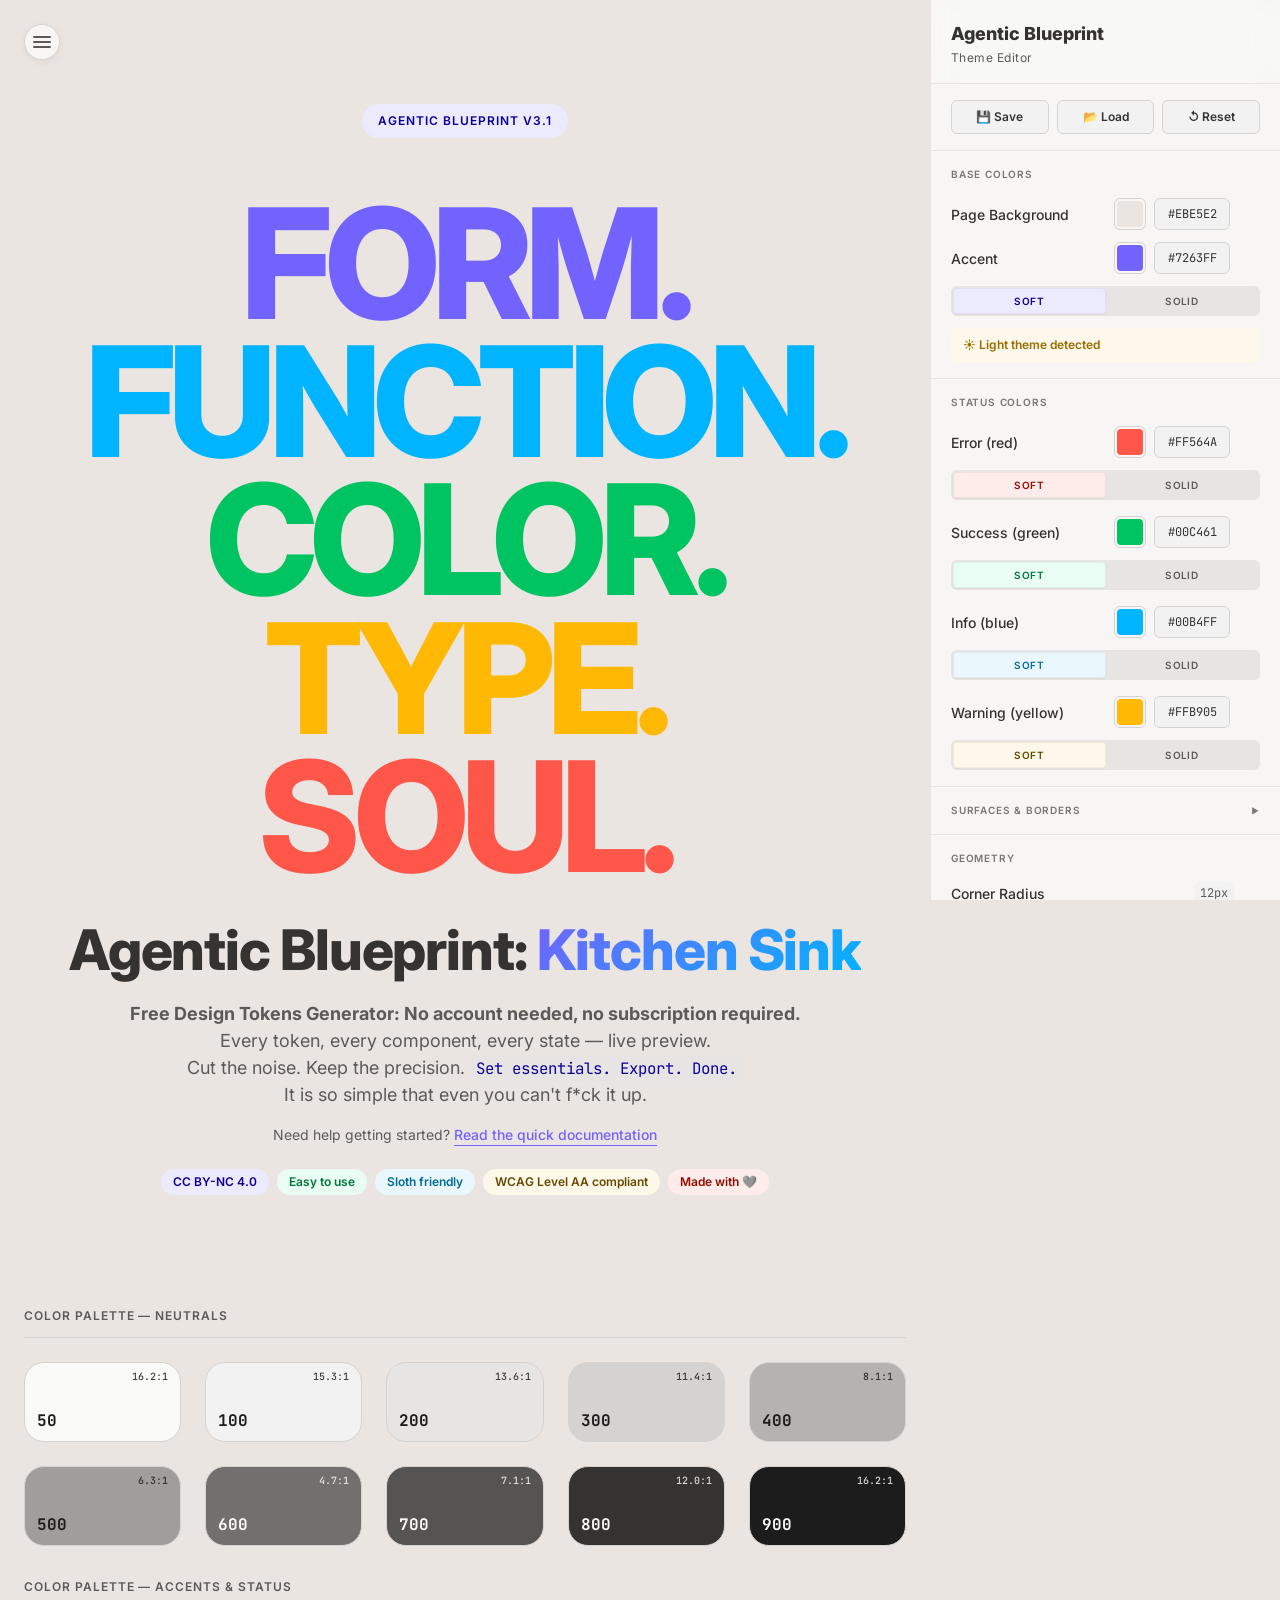
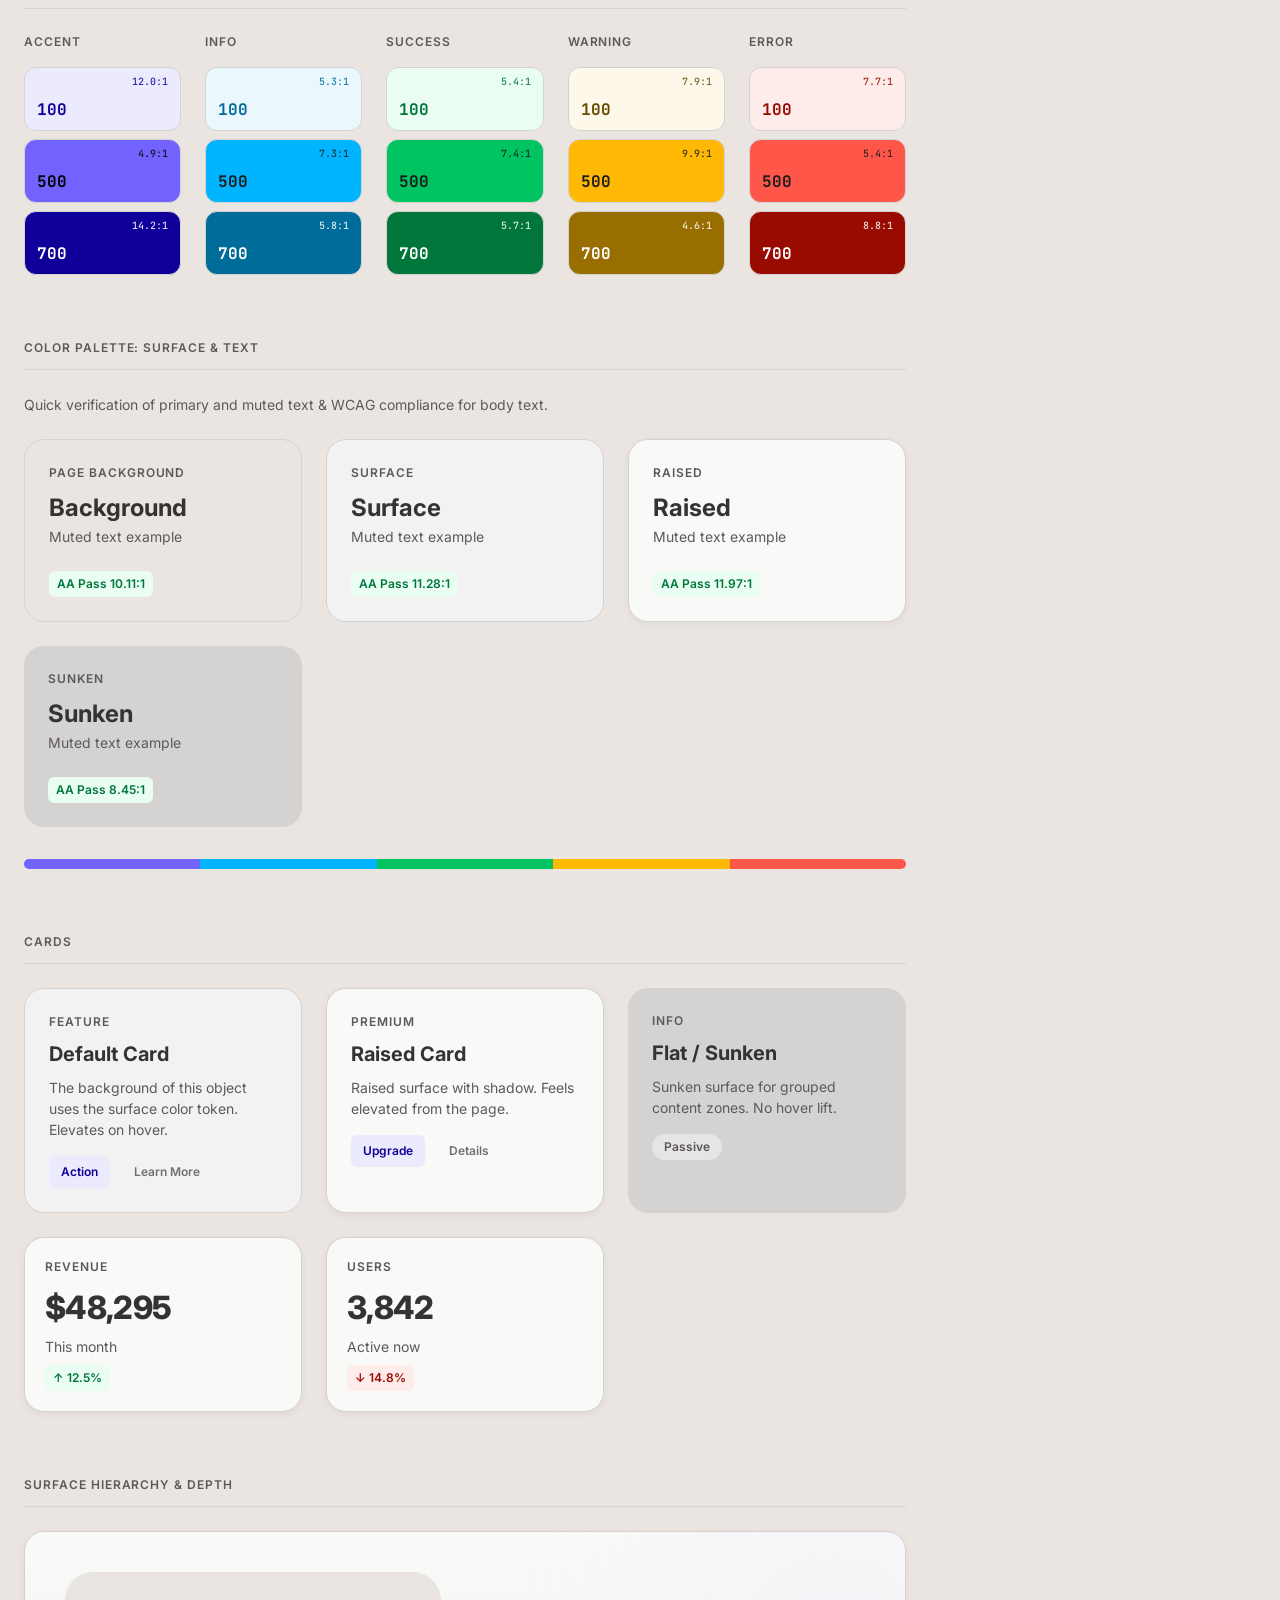
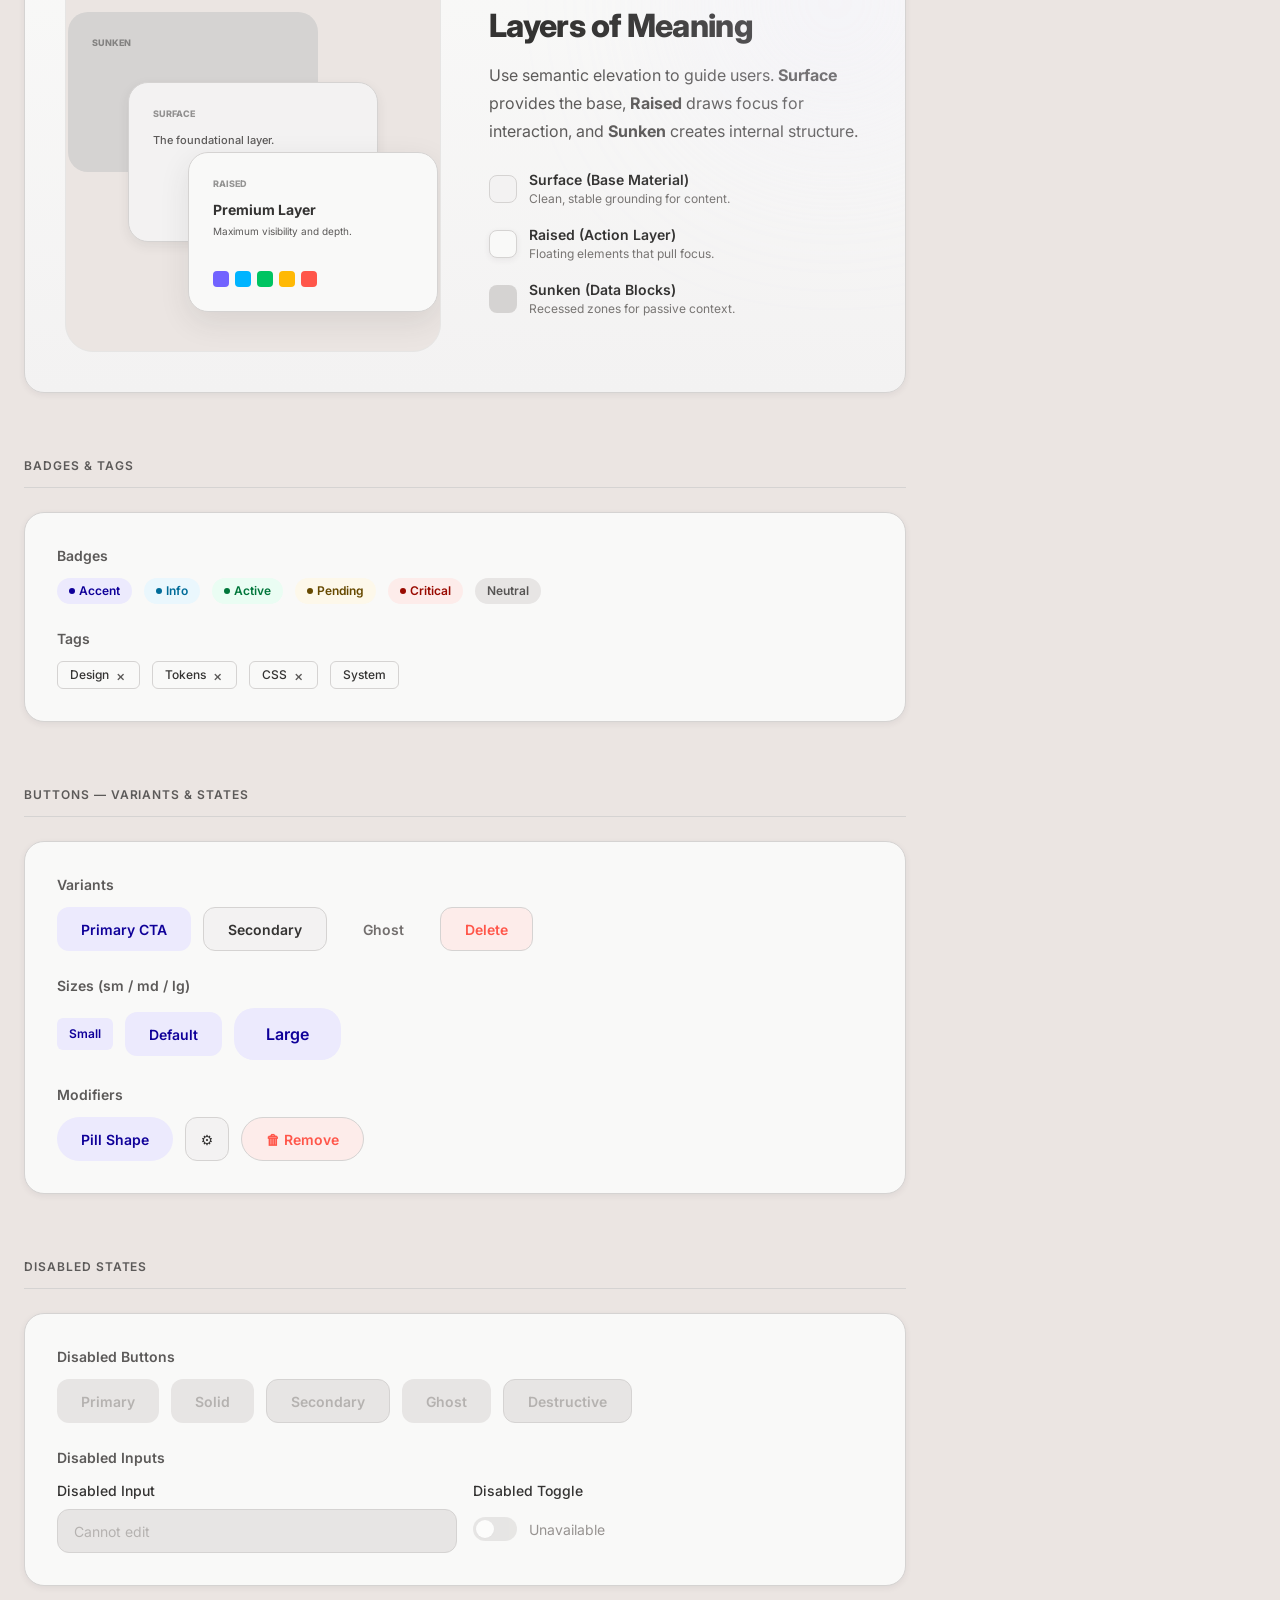
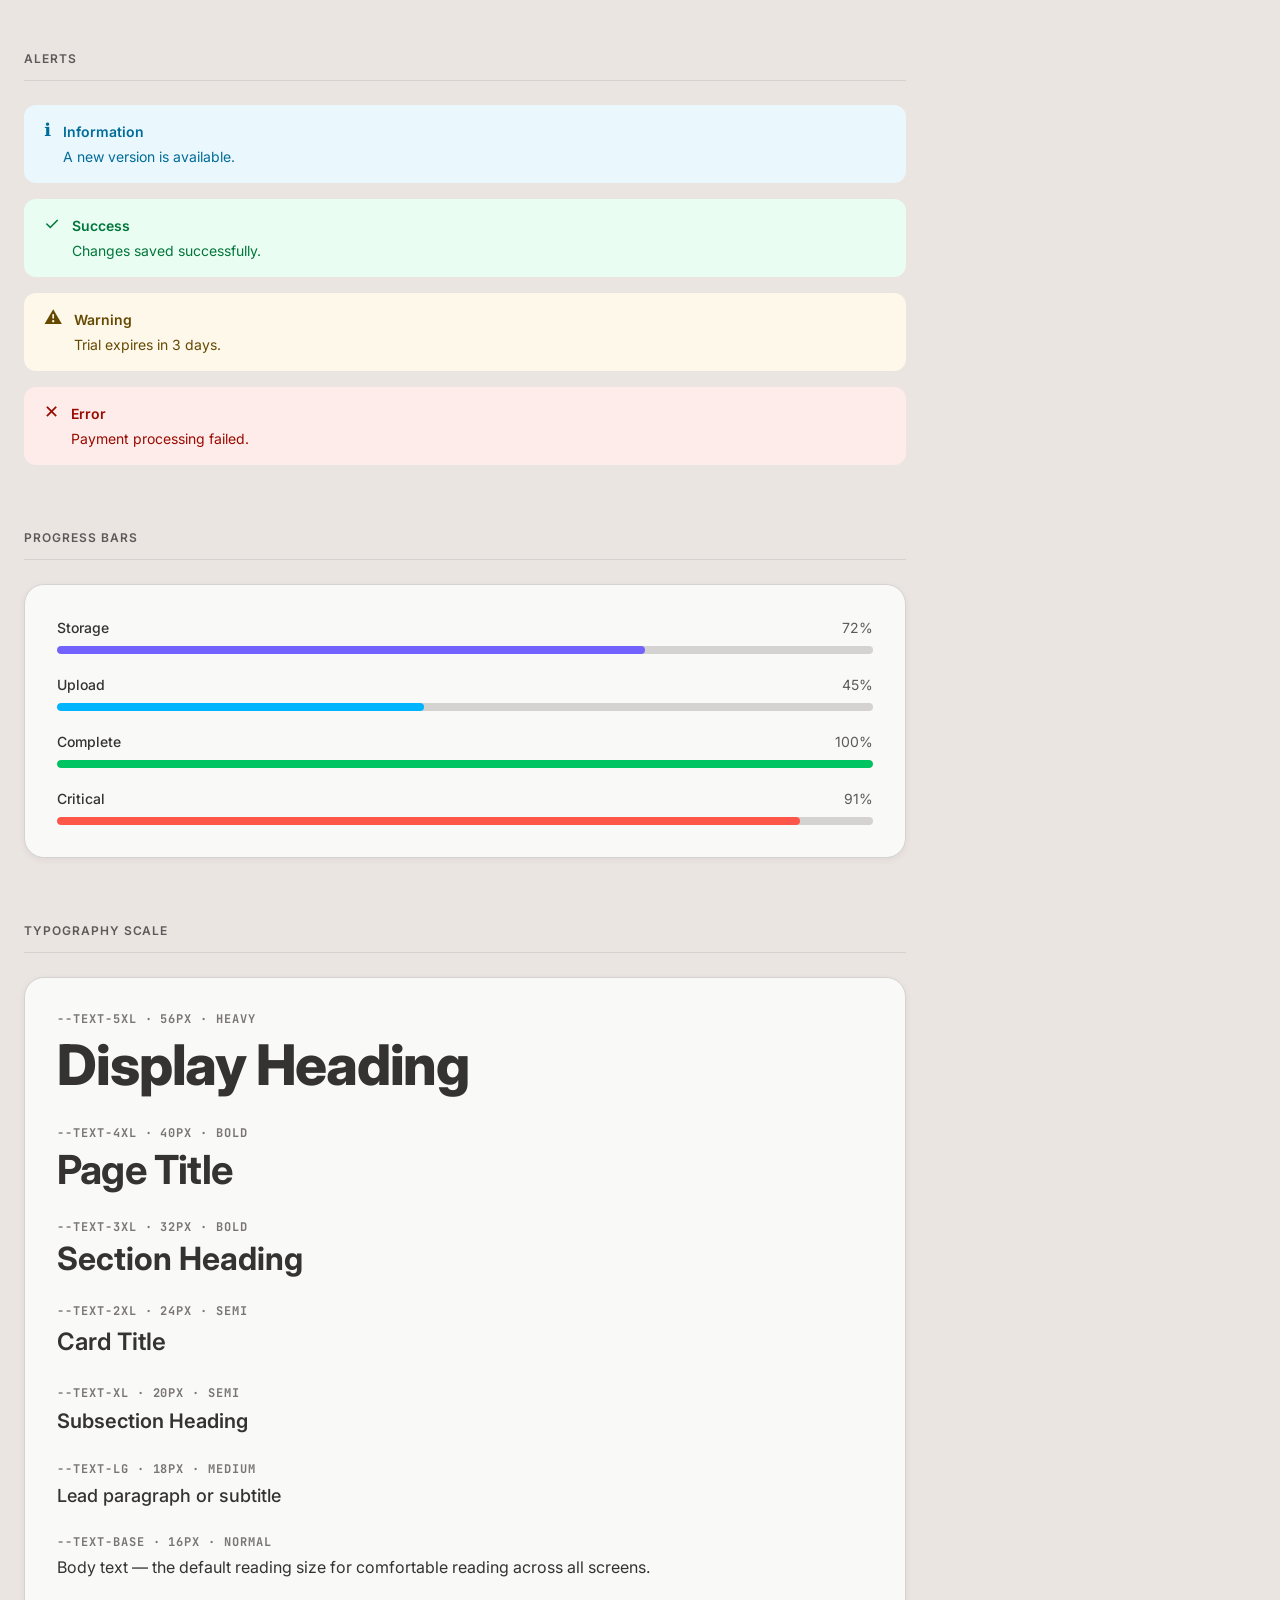
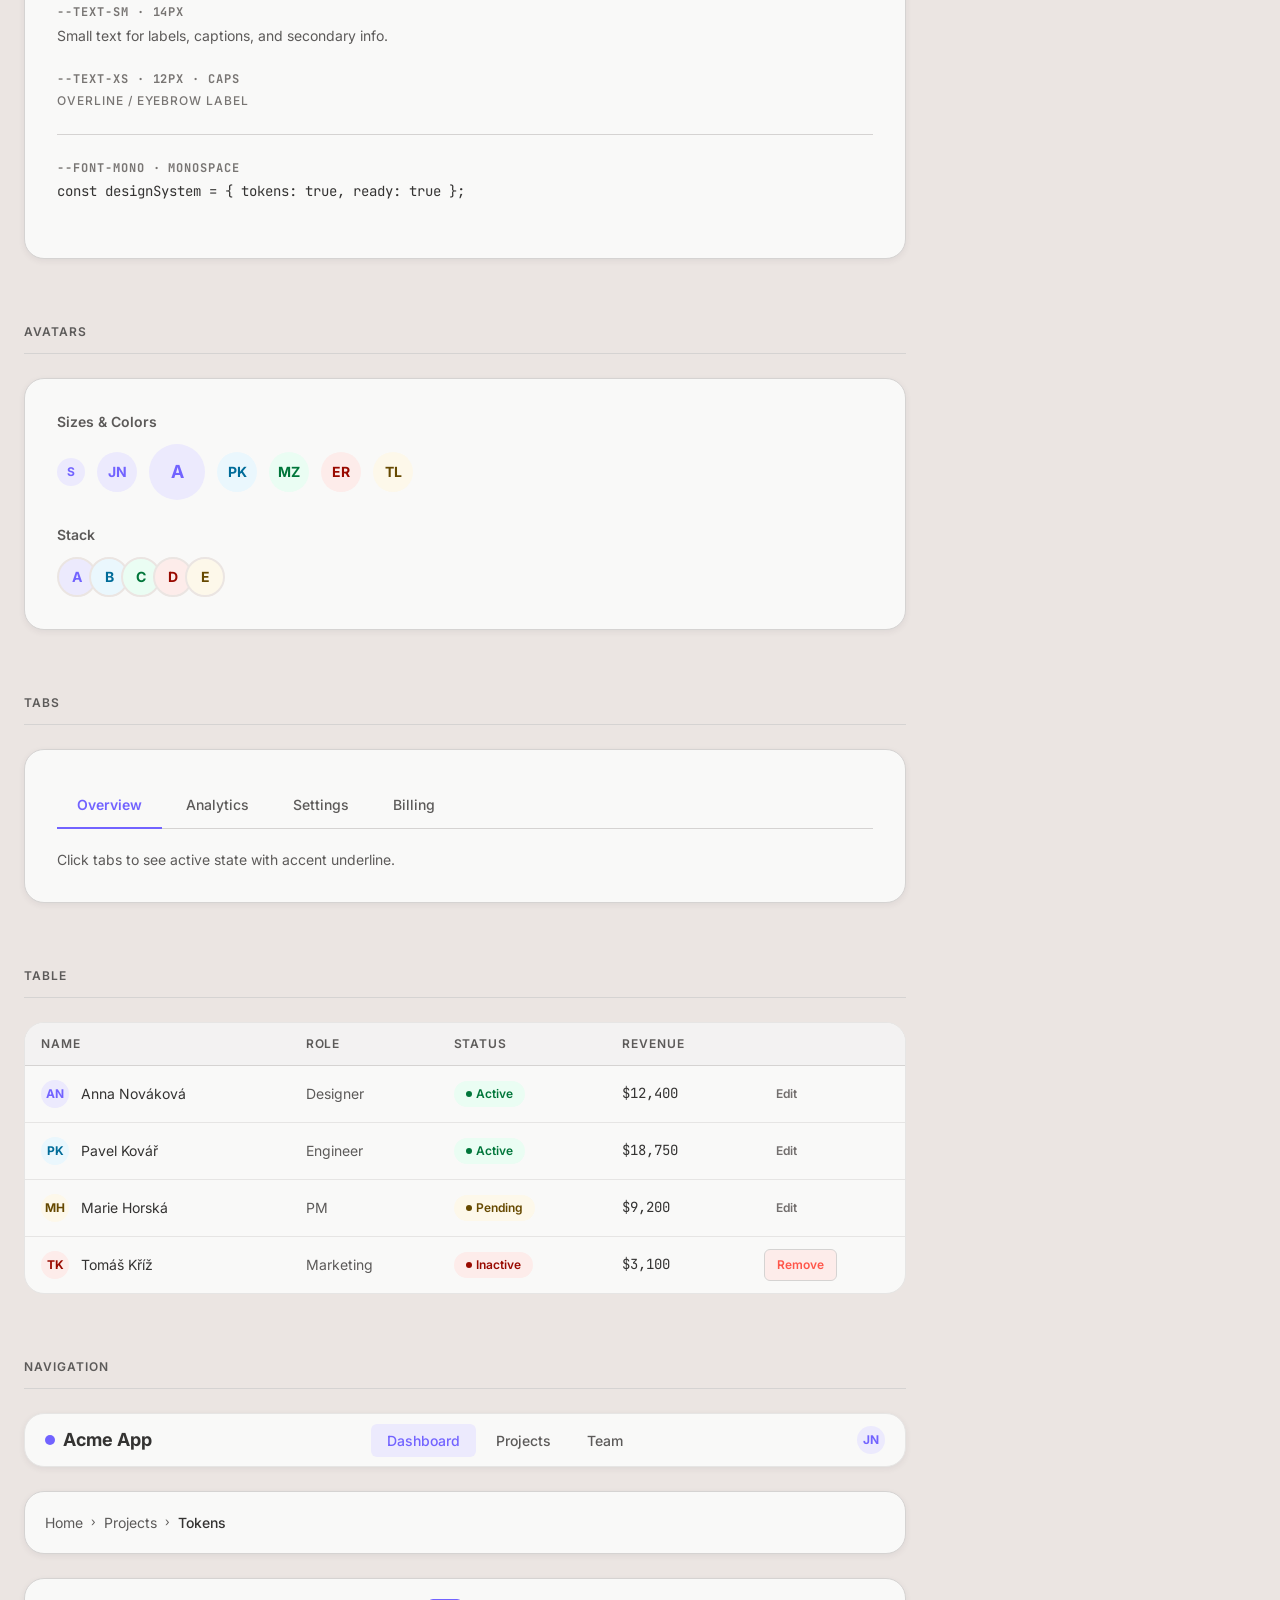
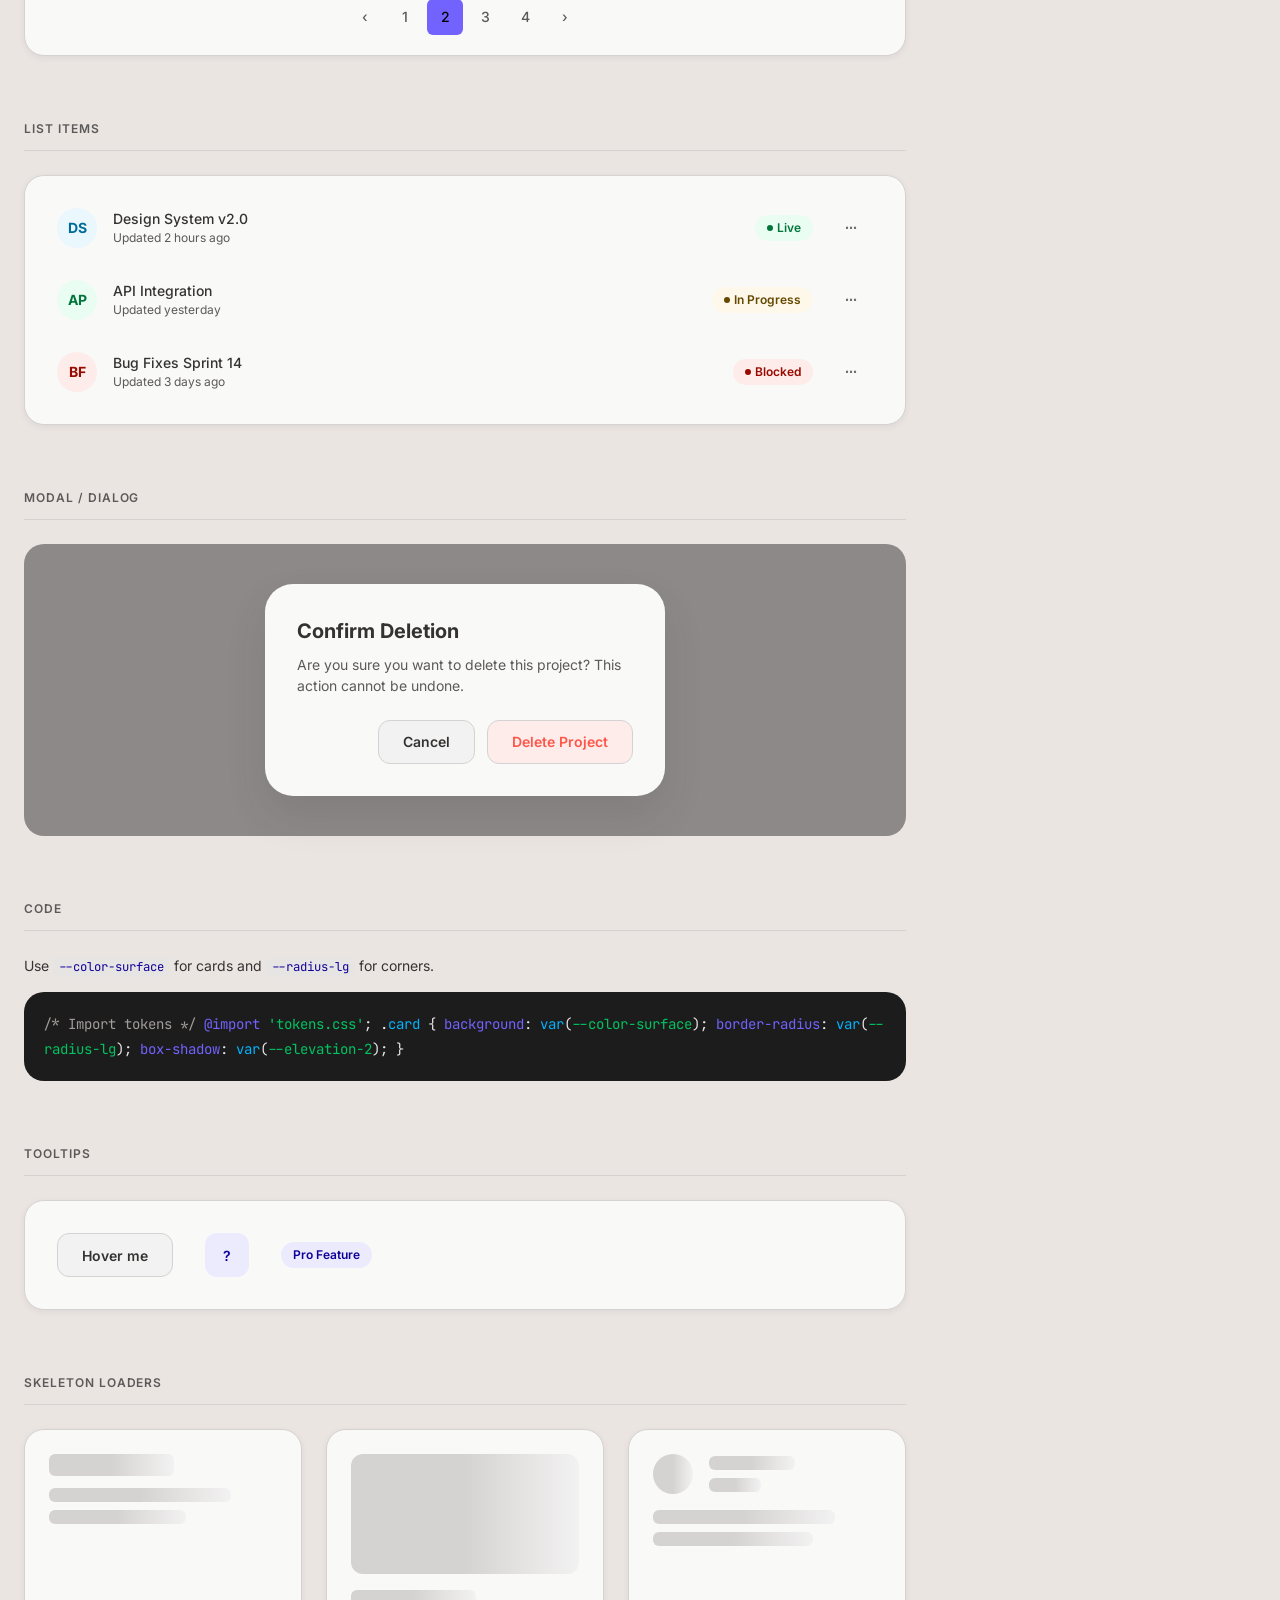
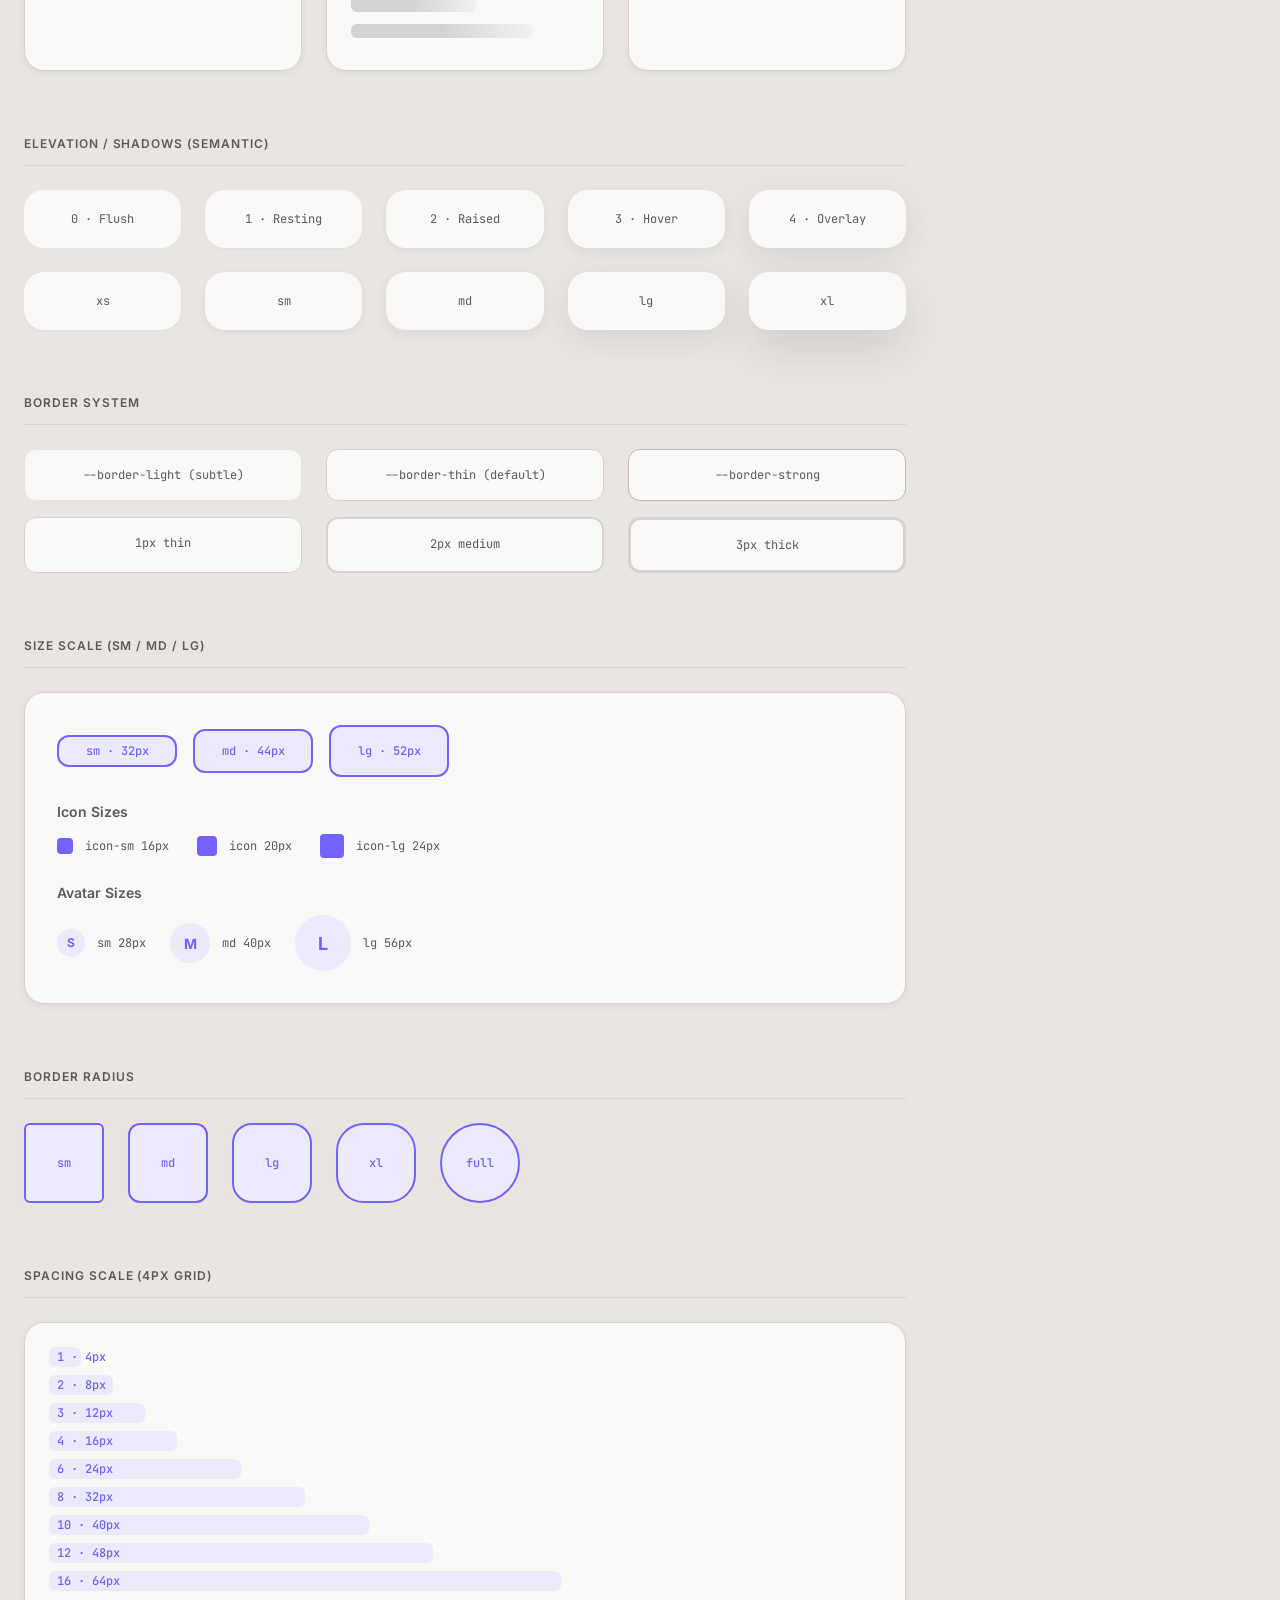
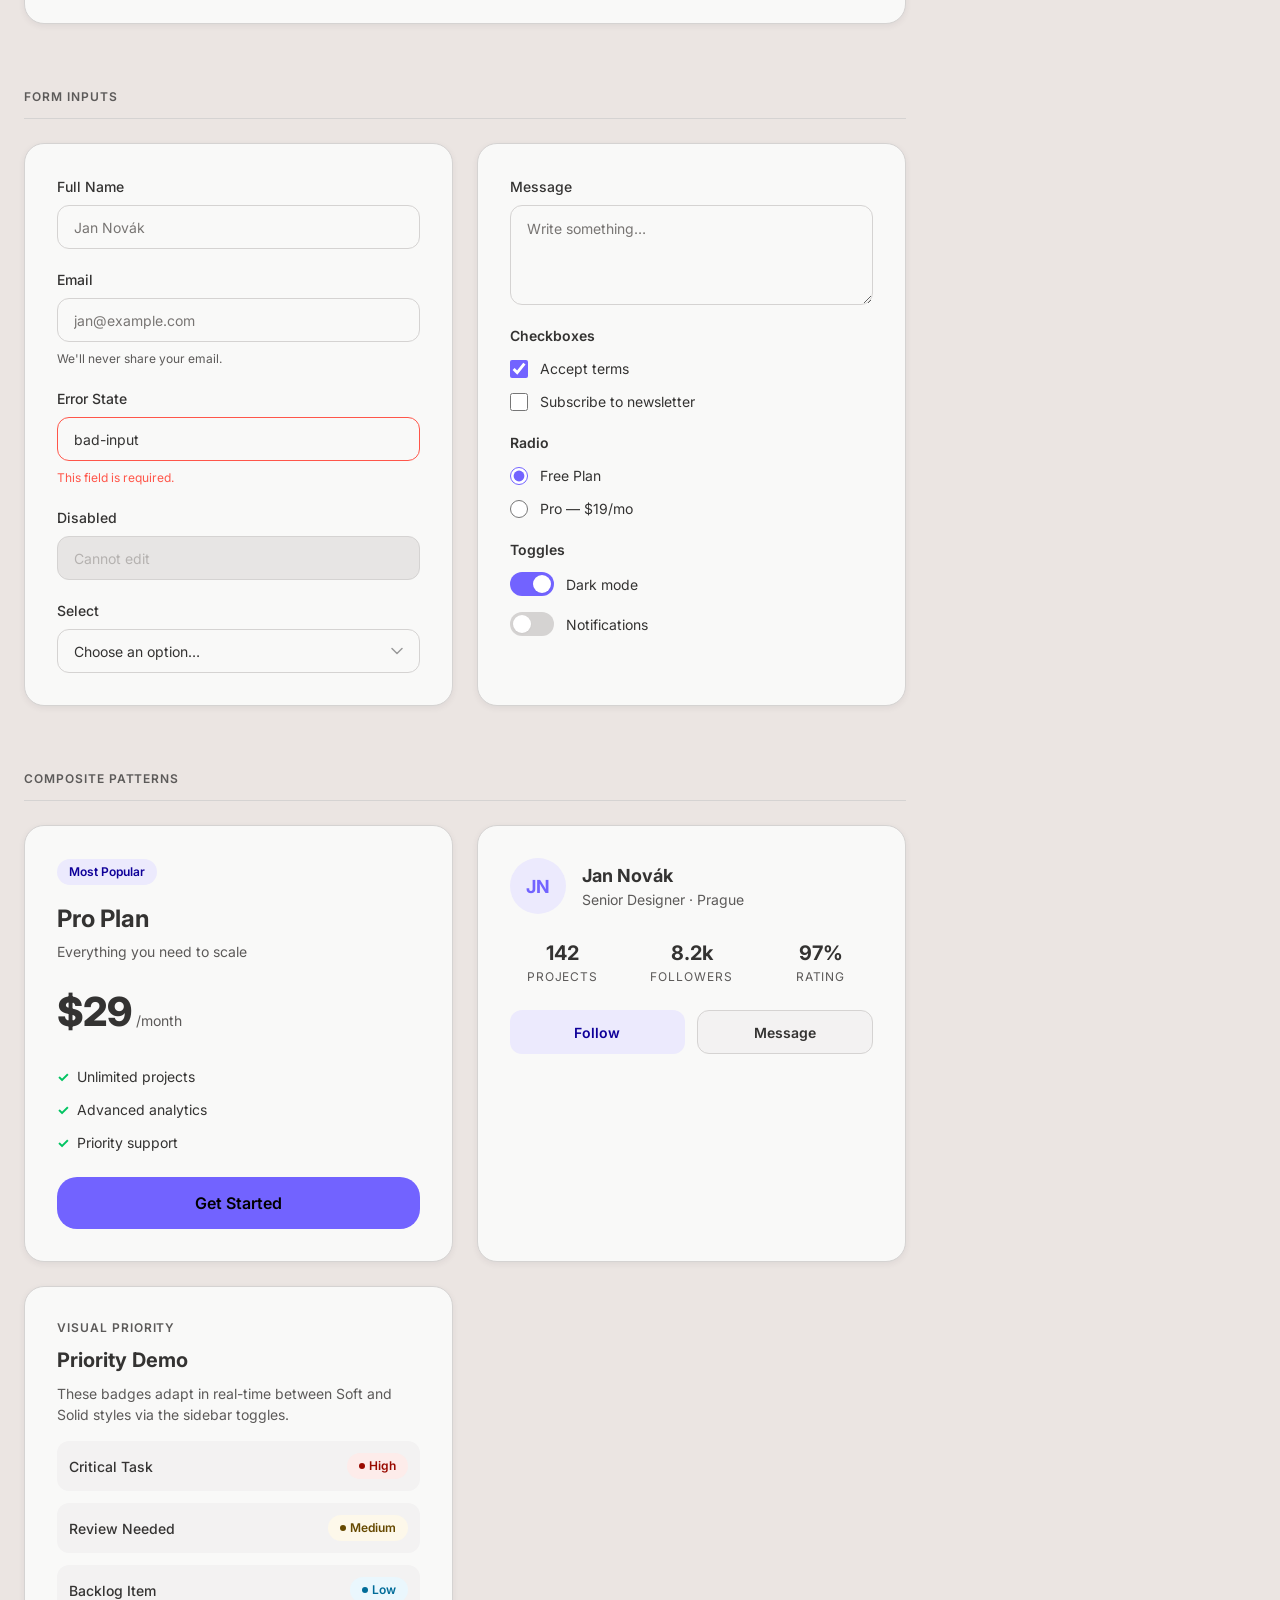
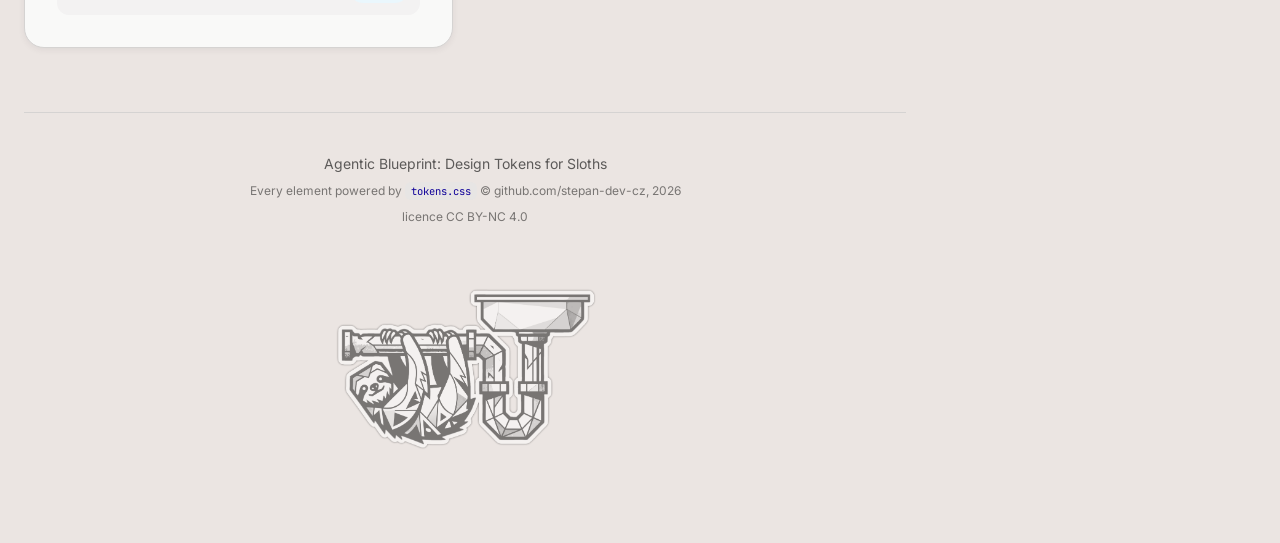
==== commit dff1deb1: "Add files via upload new header" ====
--- a/index.html
+++ b/index.html
@@ -586,6 +586,26 @@
             max-width: 760px;
             margin: 0 auto;
         }
+
+        .ks-hero__big-title {
+            font-size: clamp(2rem, 12vw, 12rem);
+            font-weight: var(--weight-heavy);
+            letter-spacing: -0.05em;
+            text-transform: uppercase;
+            display: flex;
+            justify-content: center;
+            flex-wrap: wrap;
+            gap: 0 0.3em;
+            margin: var(--space-8) 0;
+            width: 100%;
+            line-height: 0.9;
+        }
+
+        .ks-hero__big-title span:nth-child(1) { color: var(--accent-500); }
+        .ks-hero__big-title span:nth-child(2) { color: var(--blue-500); }
+        .ks-hero__big-title span:nth-child(3) { color: var(--green-500); }
+        .ks-hero__big-title span:nth-child(4) { color: var(--yellow-500); }
+        .ks-hero__big-title span:nth-child(5) { color: var(--red-500); }
 
         /* --- Section --- */
         .ks-section {
@@ -2167,6 +2187,9 @@
             <!-- HERO -->
             <header class="ks-hero" id="hero">
                 <div class="ks-hero__badge">Agentic Blueprint v3.1</div>
+                <div class="ks-hero__big-title">
+                    <span>Form.</span><span>Function.</span><span>Color.</span><span>Type.</span><span>Soul.</span>
+                </div>
                 <h1>Agentic Blueprint: <span>Kitchen Sink</span></h1>
                 <p><b>Free Design Tokens Generator: No account needed, no subscription required.</b></p>
                 <p>Every token, every component, every state — live preview.</p>
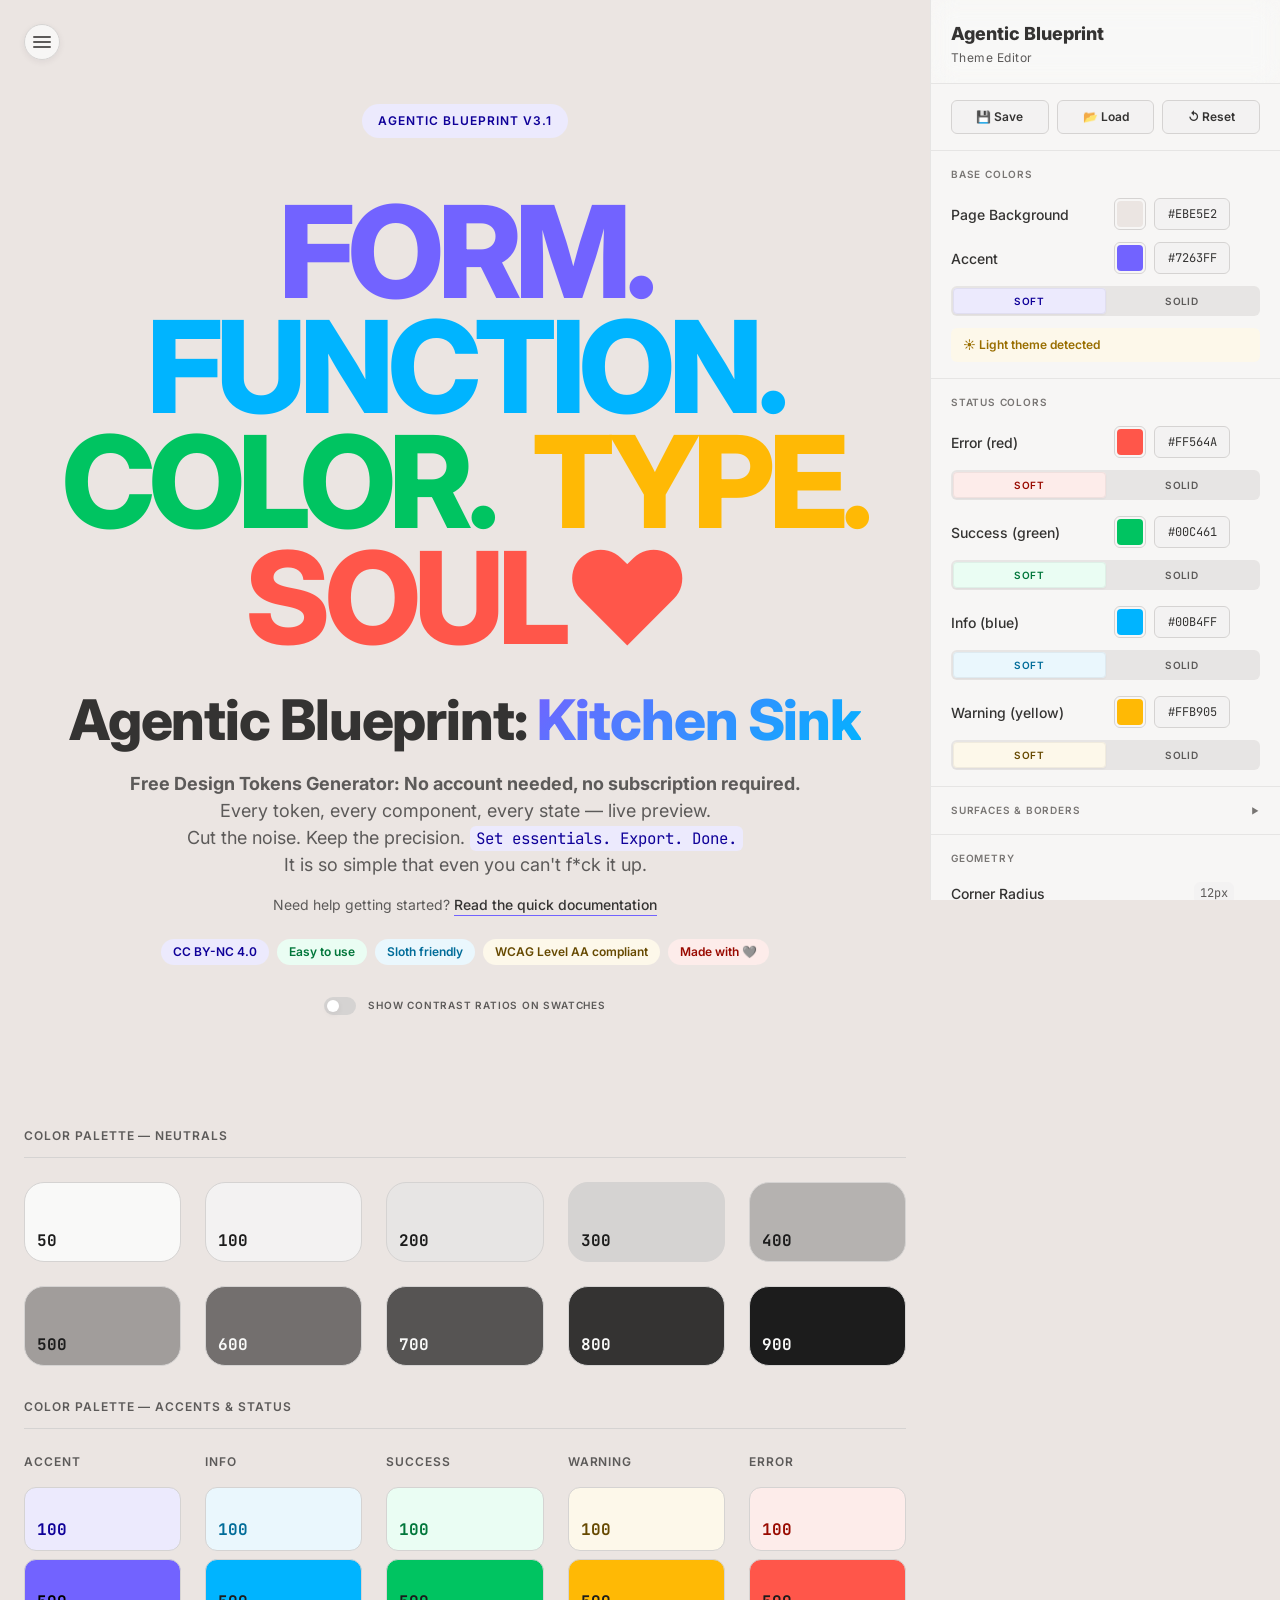
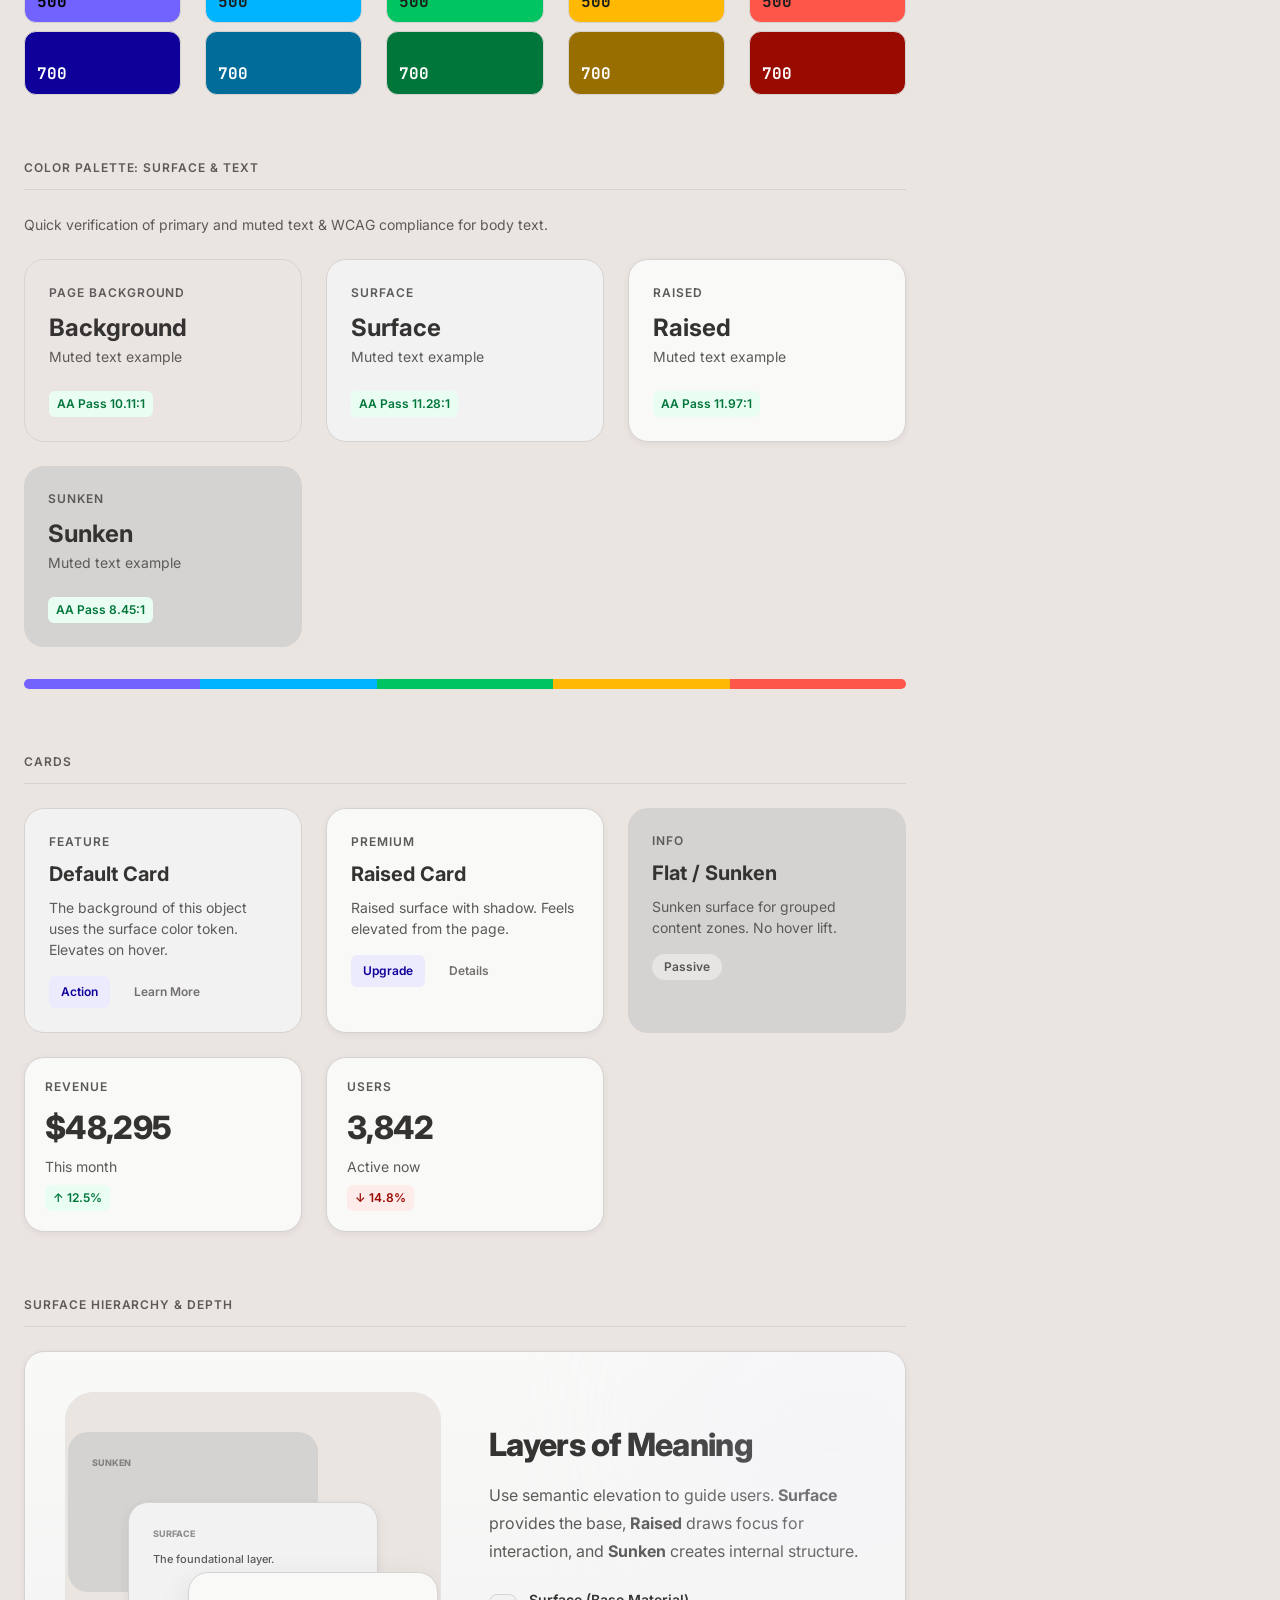
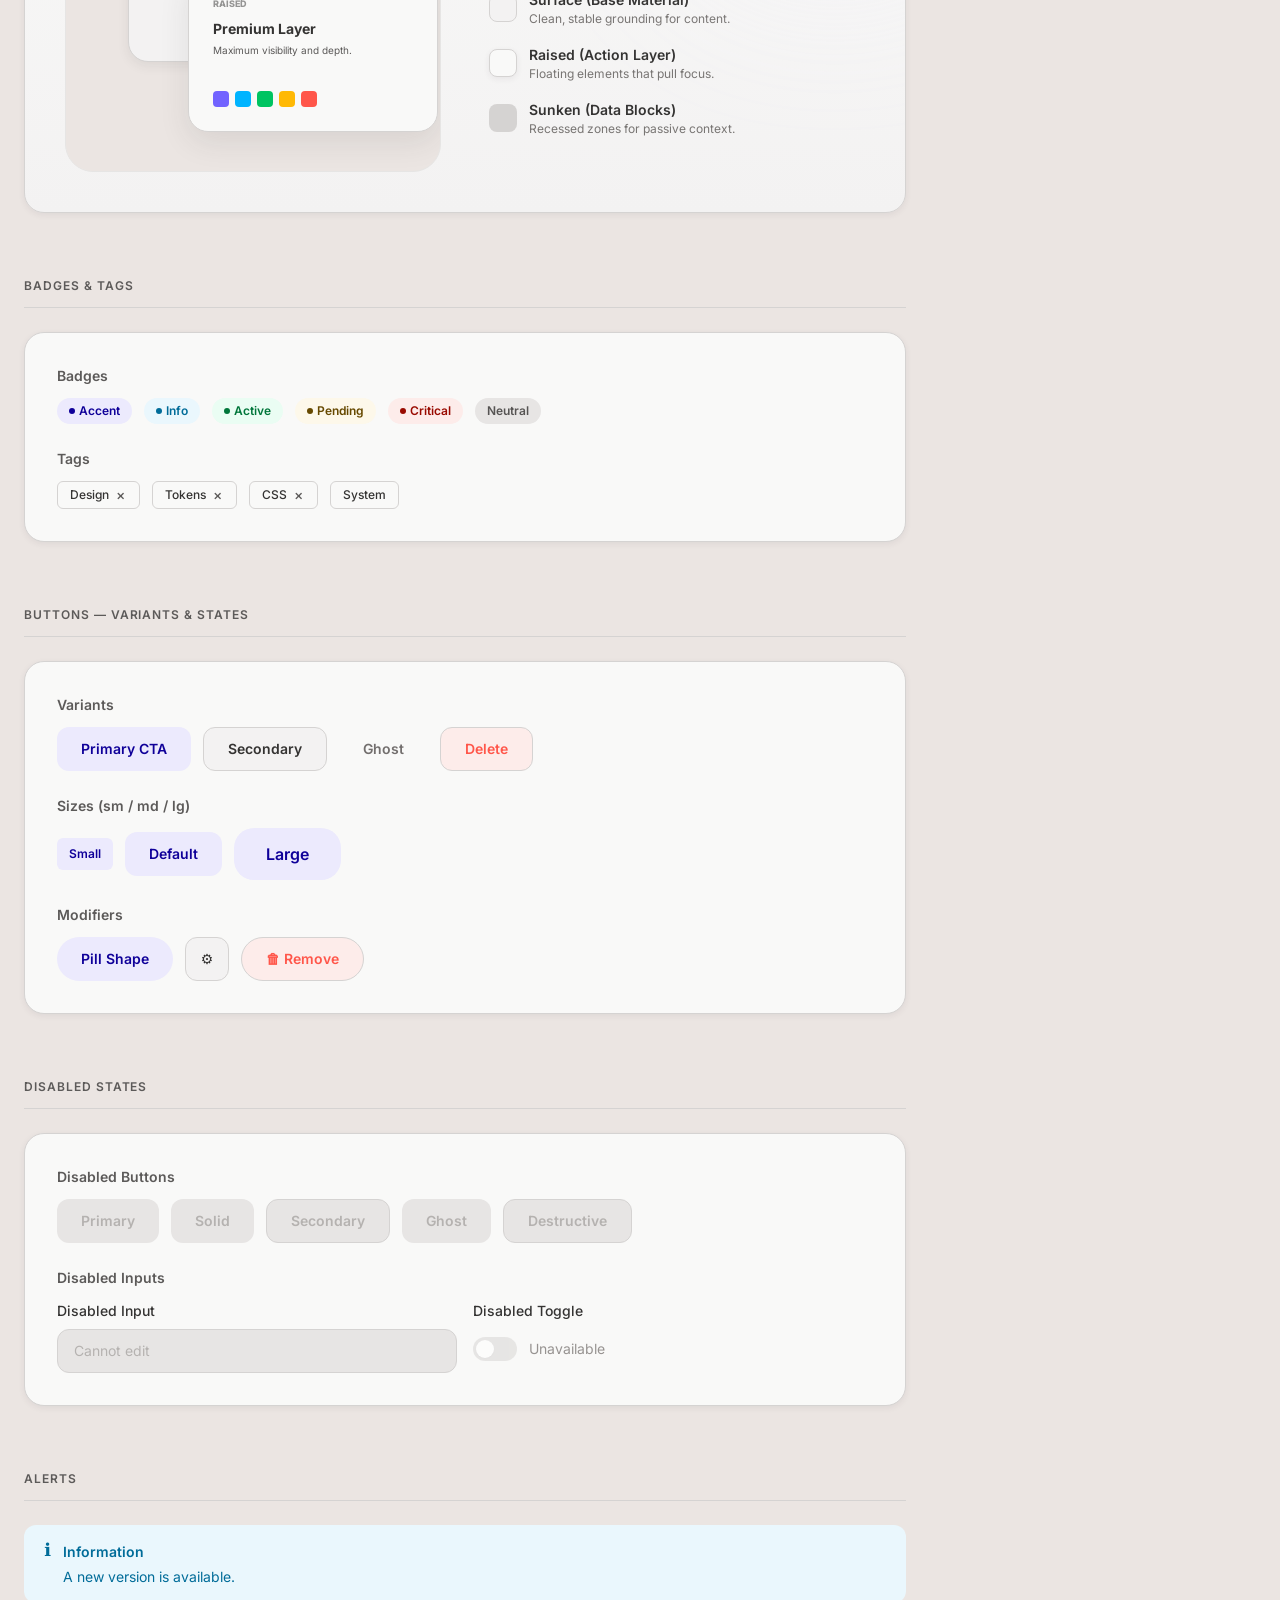
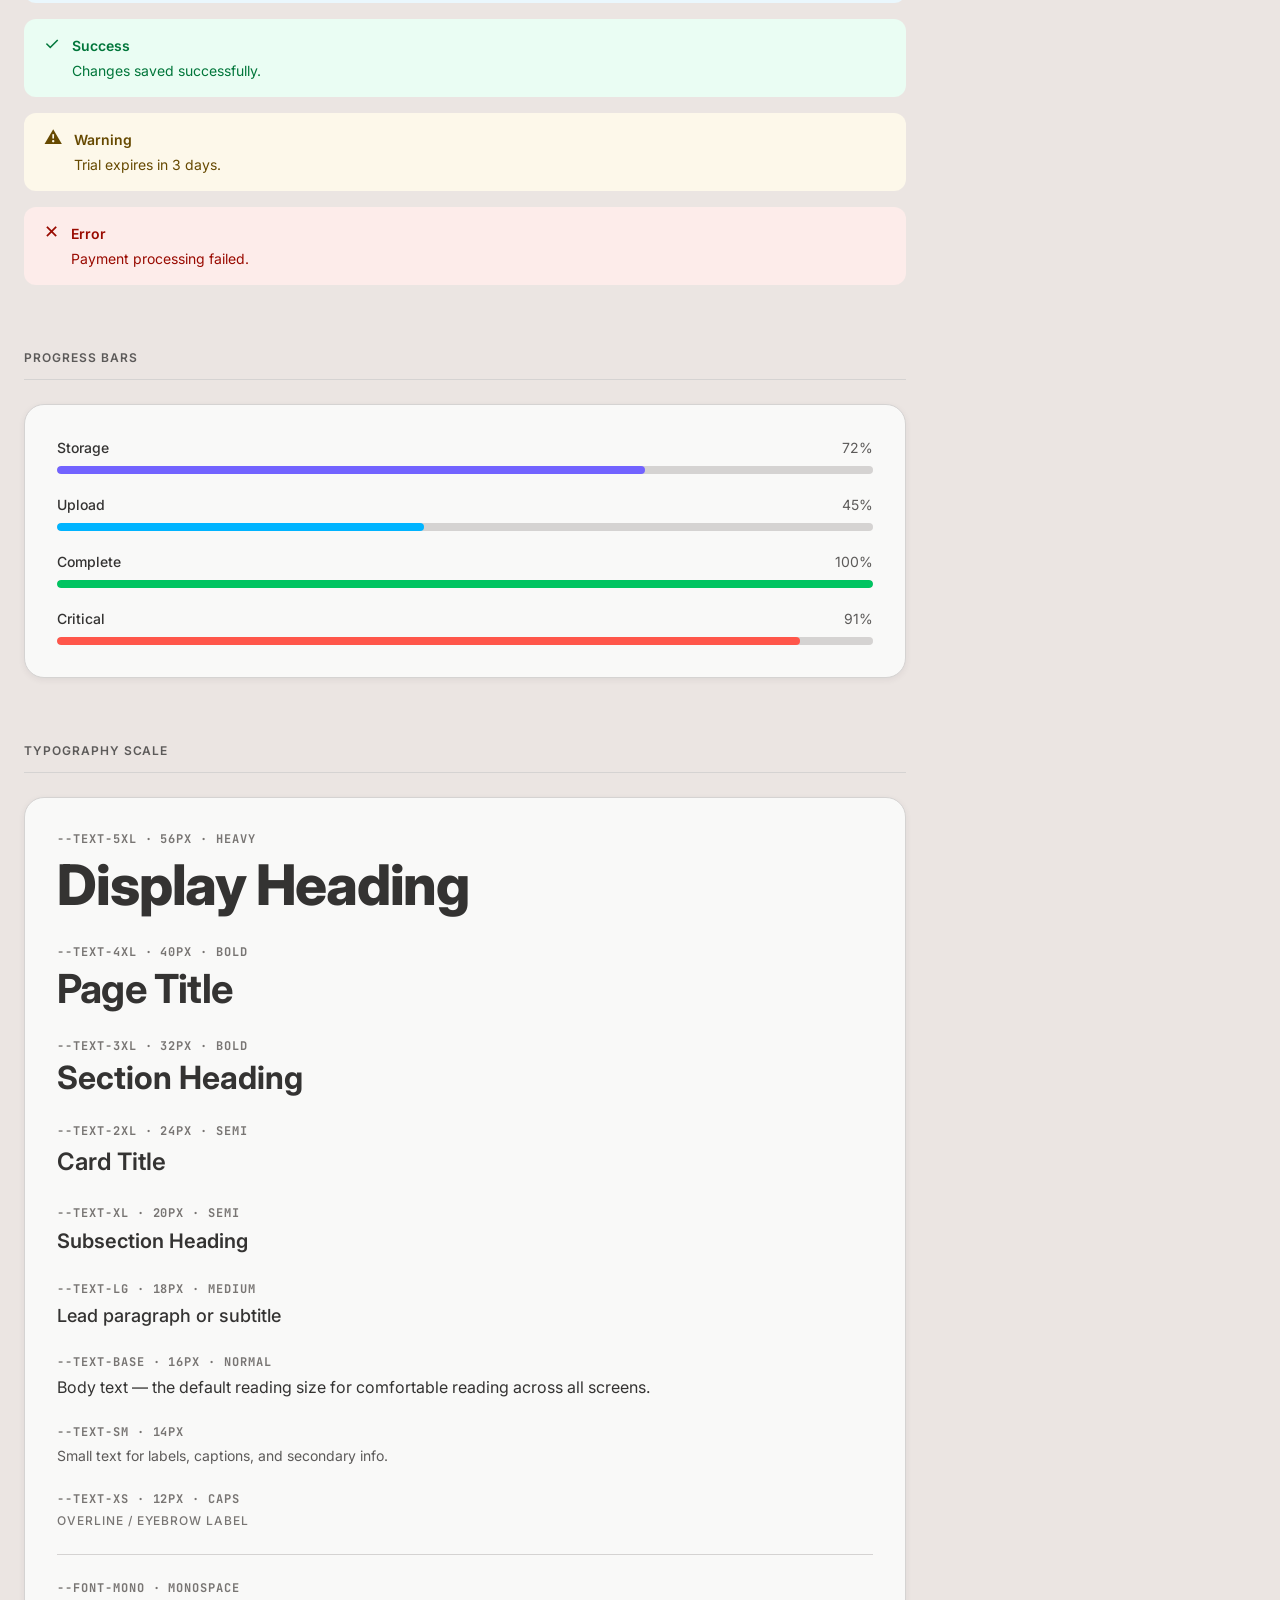
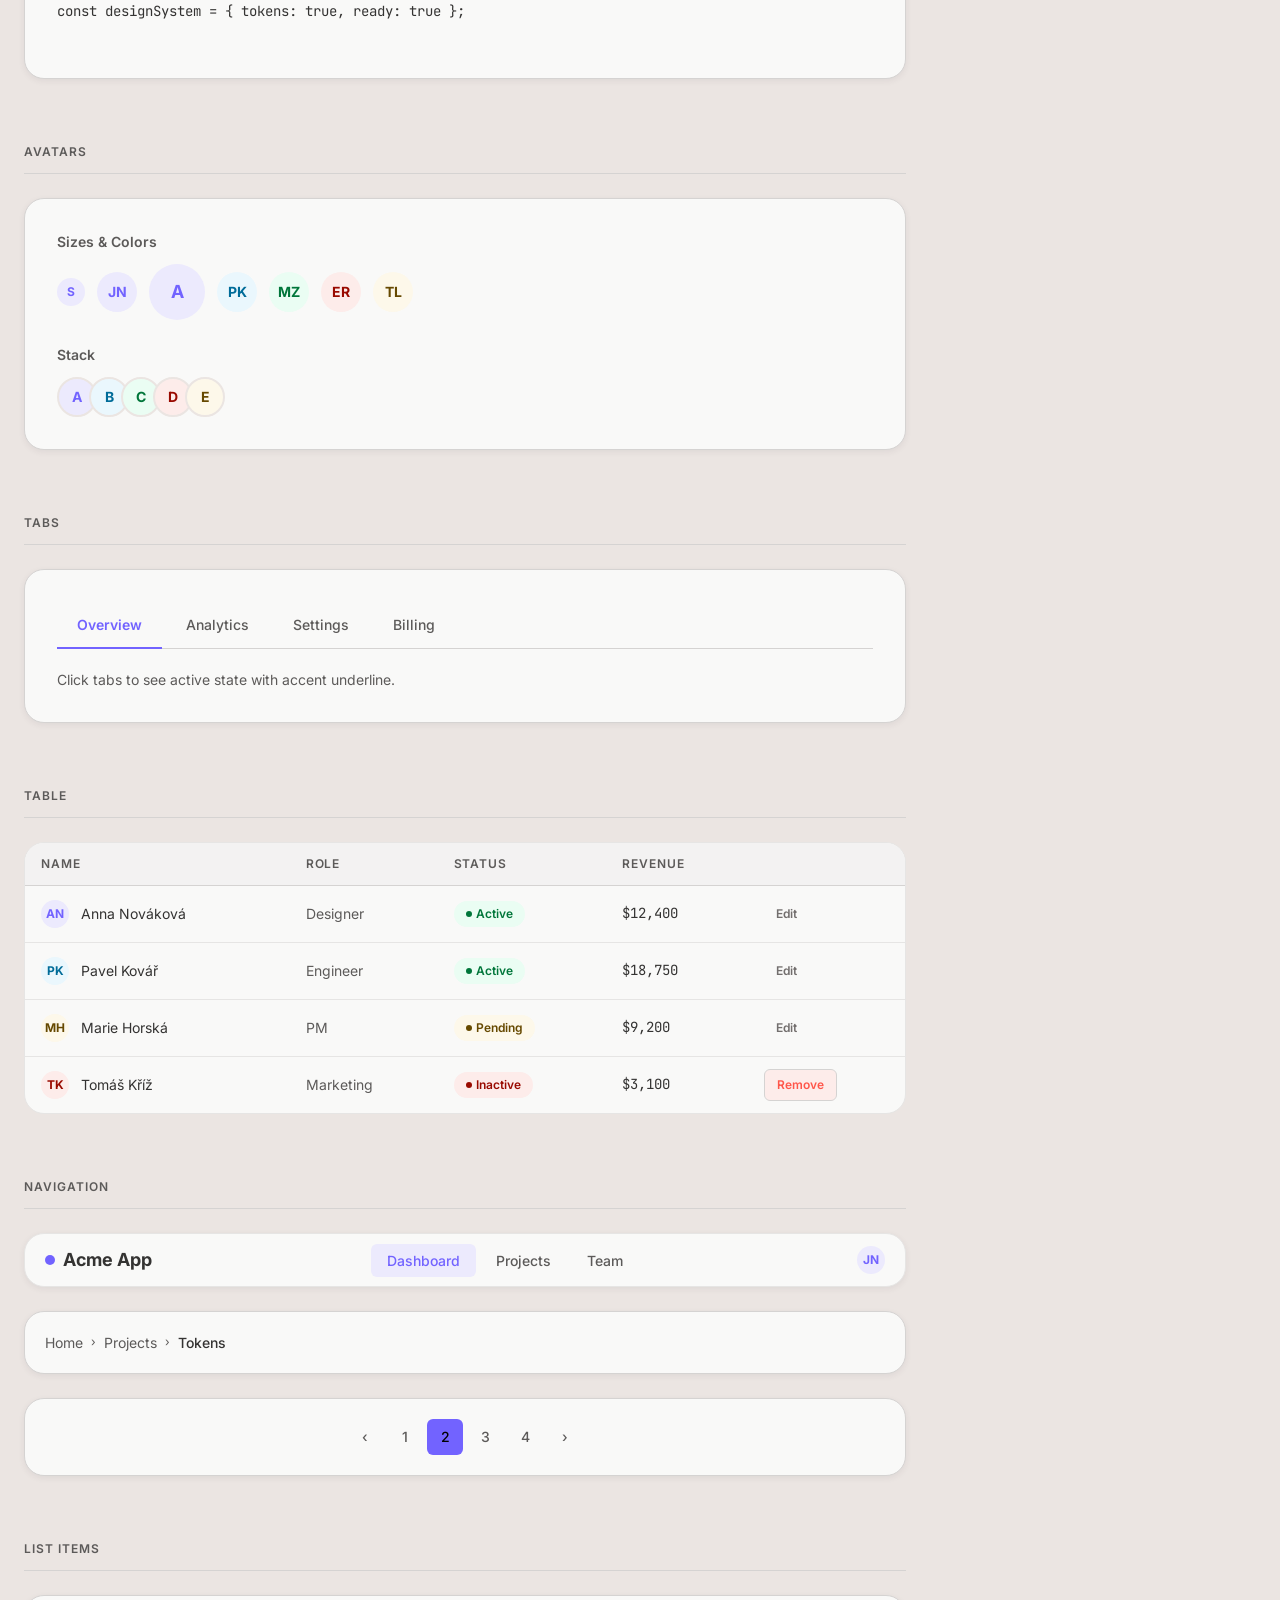
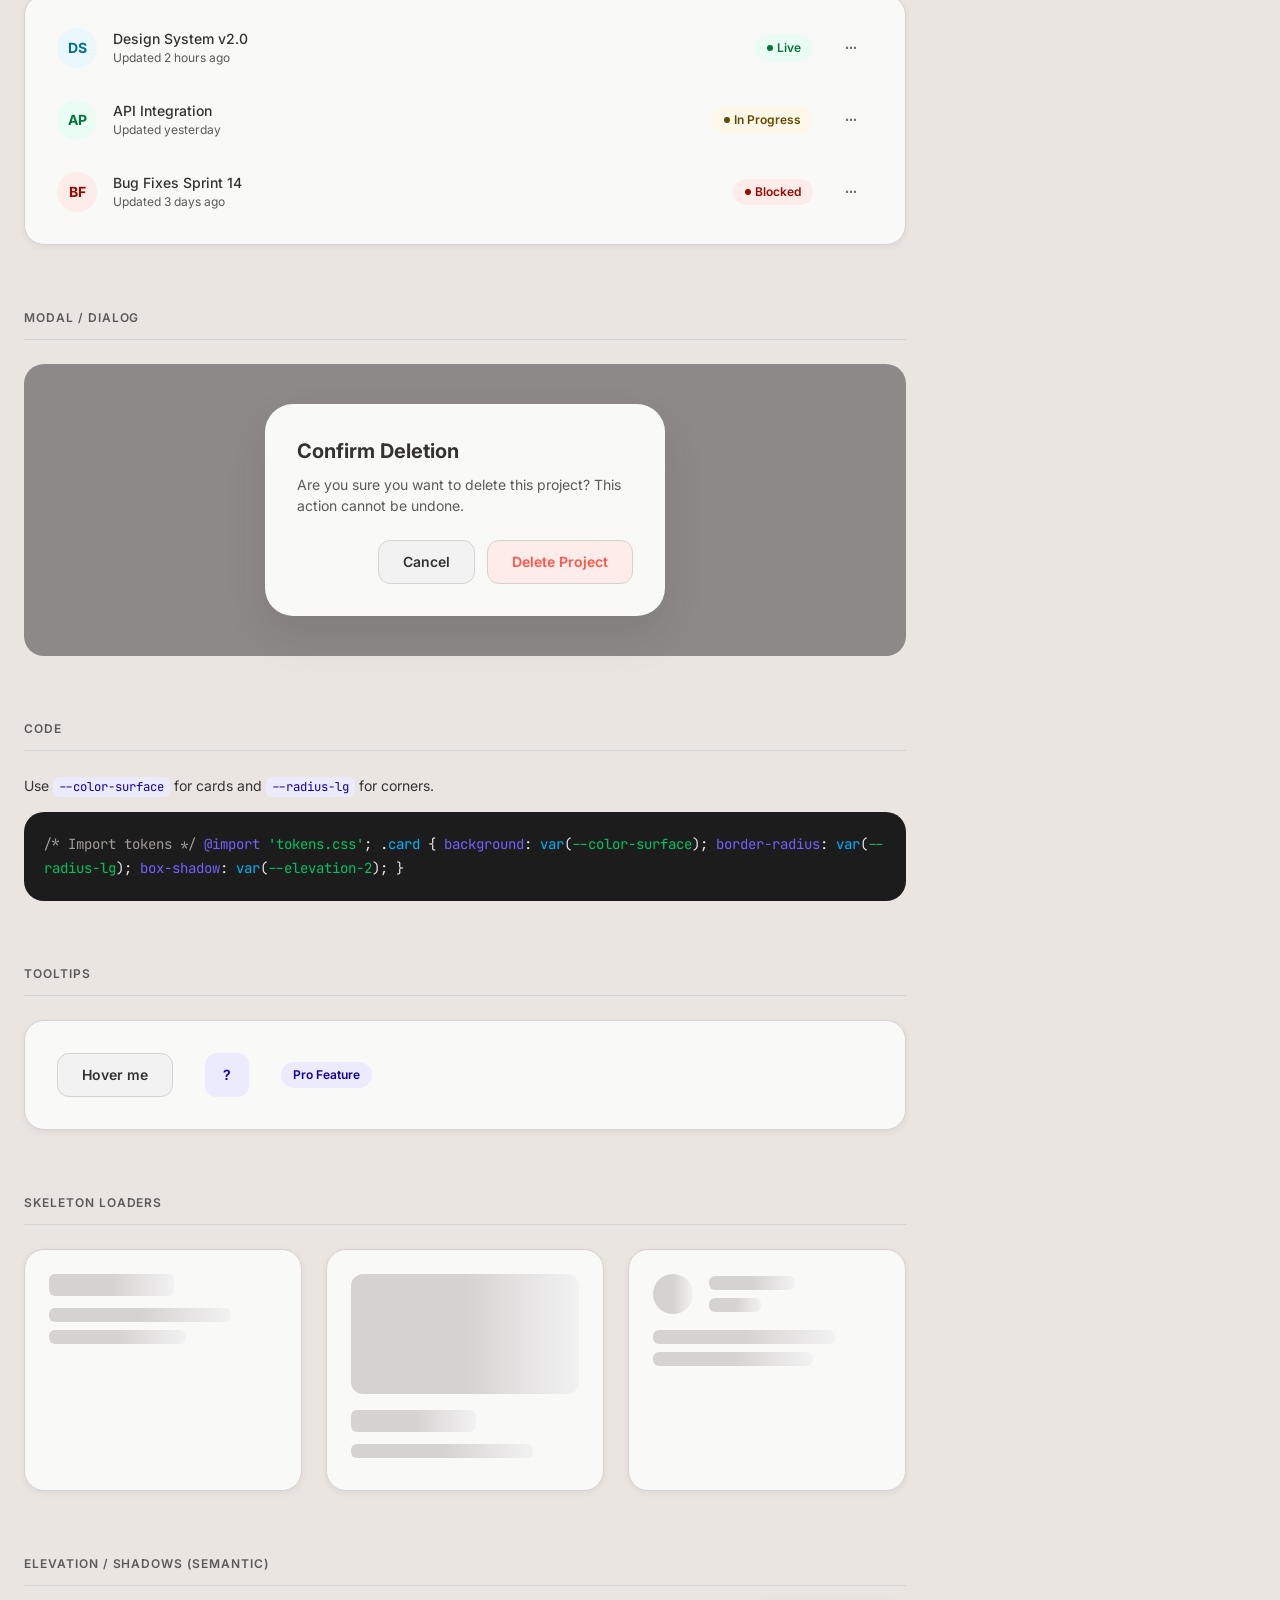
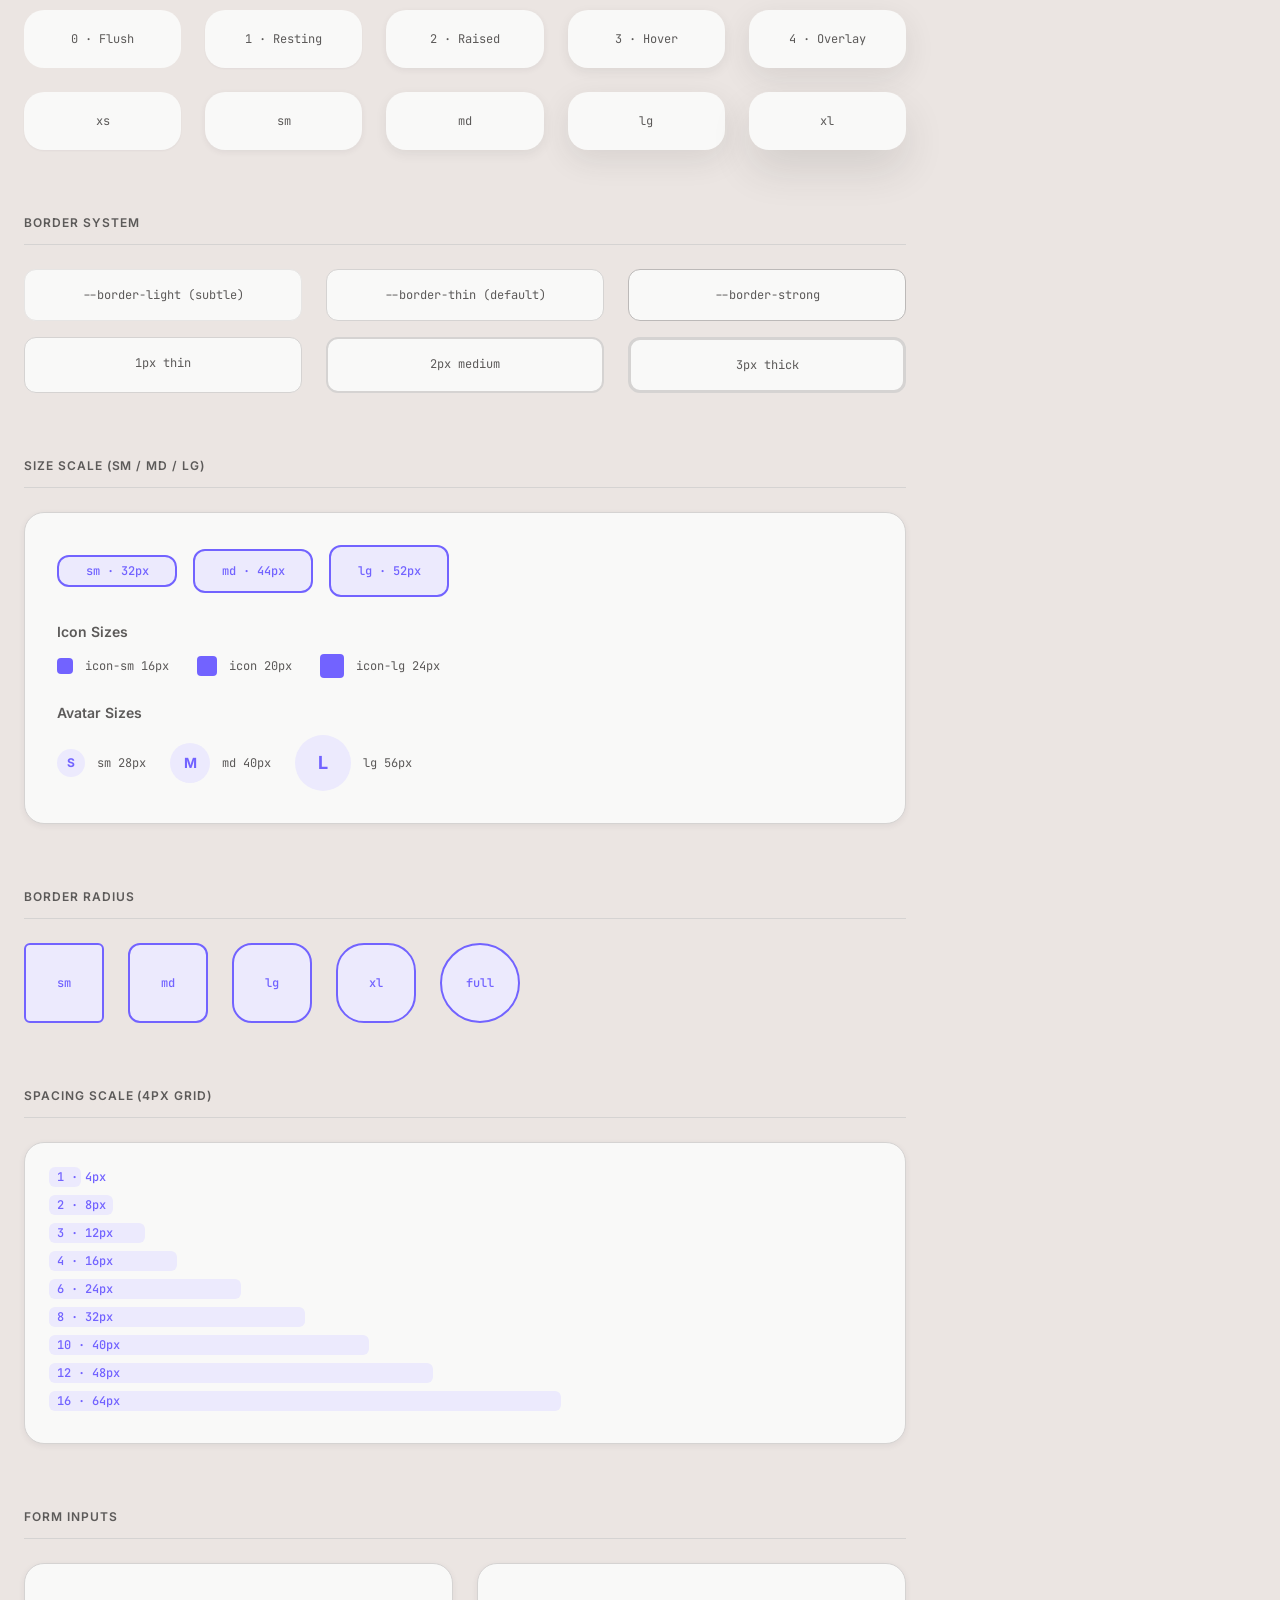
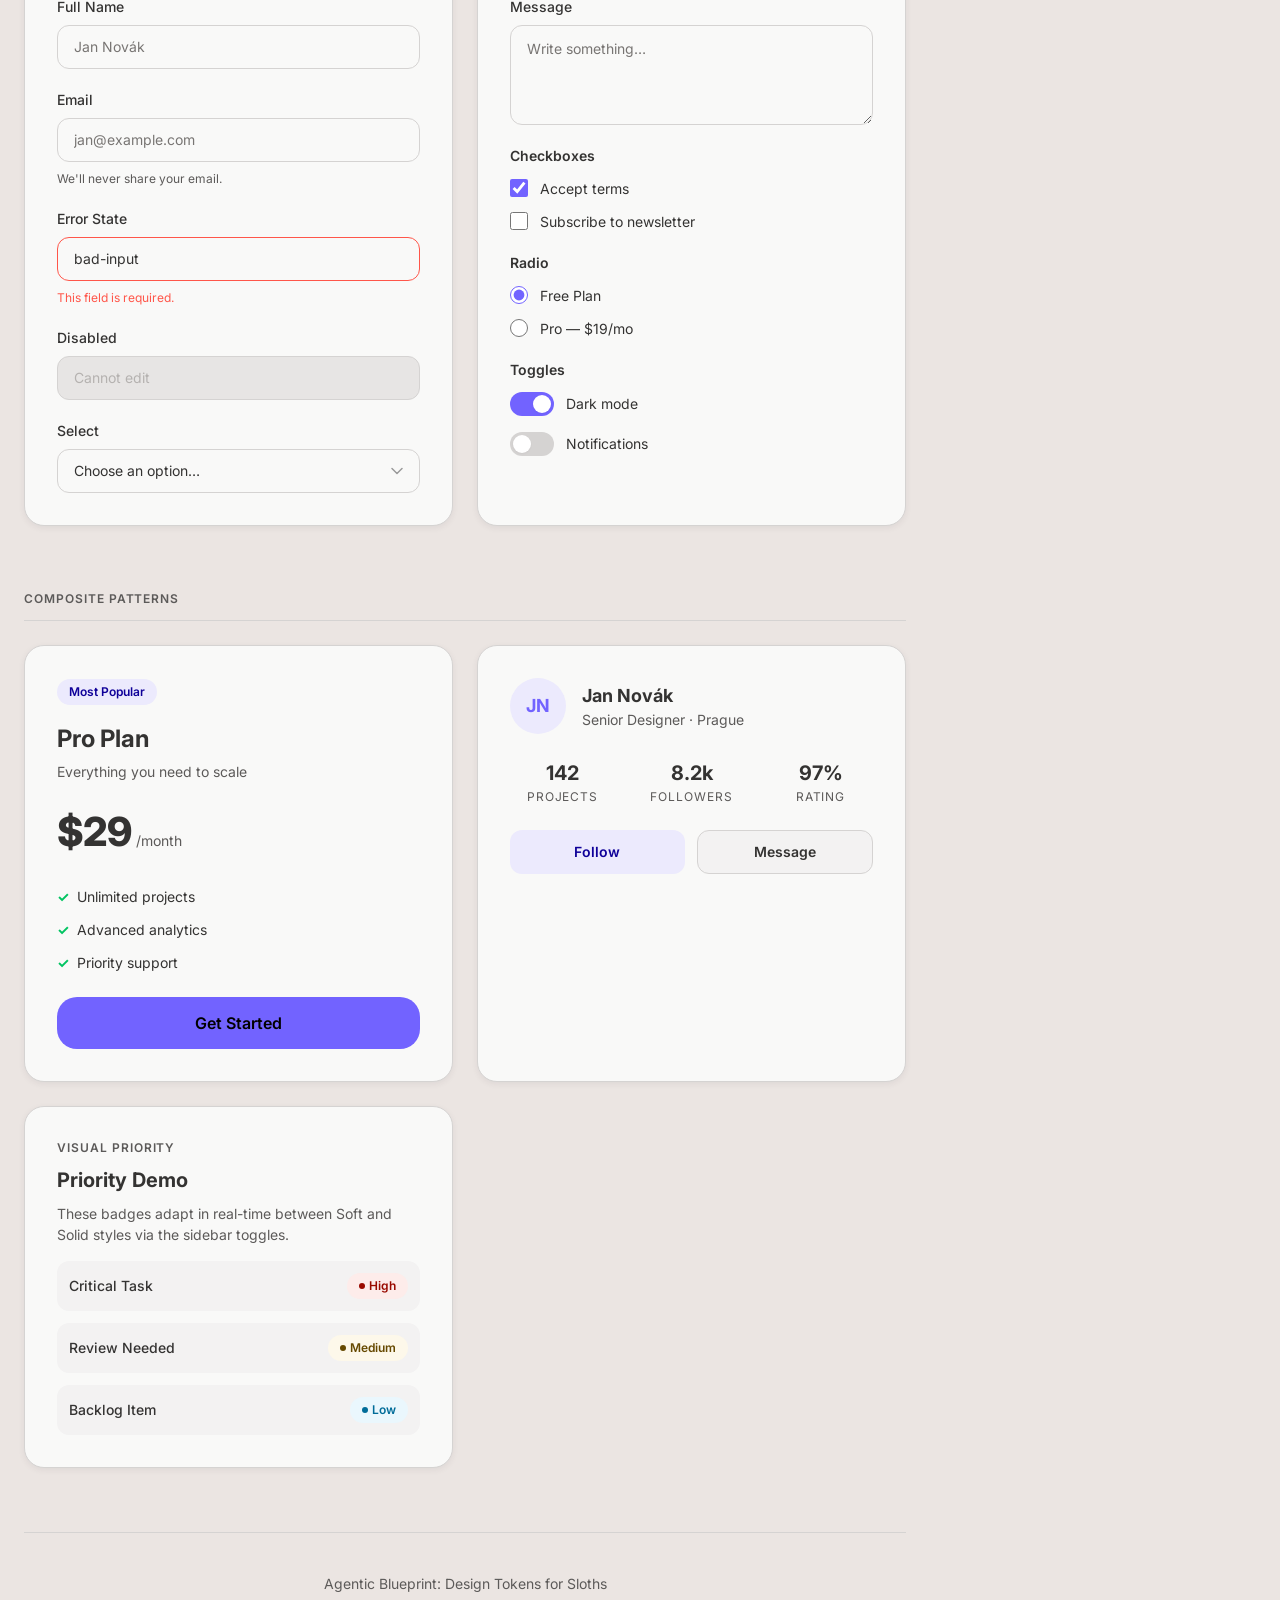
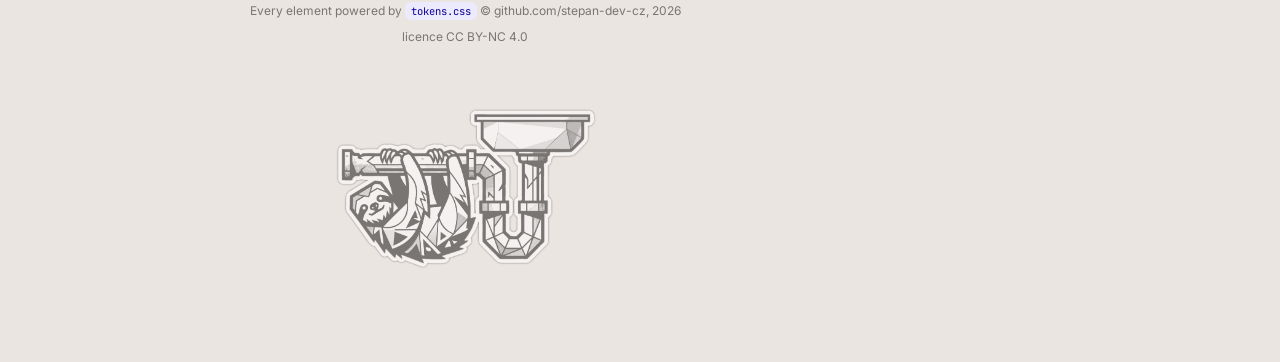
==== commit 939204fc: "Add files via upload added swatches contrast toggle" ====
--- a/index.html
+++ b/index.html
@@ -588,7 +588,7 @@
         }
 
         .ks-hero__big-title {
-            font-size: clamp(2rem, 12vw, 12rem);
+            font-size: clamp(1.75rem, 10vw, 9rem);
             font-weight: var(--weight-heavy);
             letter-spacing: -0.05em;
             text-transform: uppercase;
@@ -688,6 +688,80 @@
             opacity: 0.85;
             font-weight: var(--weight-medium);
             margin-top: -2px;
+            display: none; /* Hidden by default */
+        }
+
+        .show-ratios .swatch__ratio {
+            display: block;
+        }
+
+        /* --- Toggle Switch --- */
+        .toggle-wrap {
+            display: flex;
+            align-items: center;
+            justify-content: center;
+            gap: var(--space-3);
+            margin-top: var(--space-8);
+            cursor: pointer;
+            user-select: none;
+        }
+
+        .toggle-switch {
+            position: relative;
+            display: inline-block;
+            width: 32px;
+            height: 18px;
+        }
+
+        .toggle-switch input {
+            opacity: 0;
+            width: 0;
+            height: 0;
+        }
+
+        .toggle-slider {
+            position: absolute;
+            cursor: pointer;
+            top: 0;
+            left: 0;
+            right: 0;
+            bottom: 0;
+            background-color: var(--gray-300);
+            transition: .4s;
+            border-radius: 34px;
+        }
+
+        .toggle-slider:before {
+            position: absolute;
+            content: "";
+            height: 12px;
+            width: 12px;
+            left: 3px;
+            bottom: 3px;
+            background-color: white;
+            transition: .4s;
+            border-radius: 50%;
+            box-shadow: var(--shadow-sm);
+        }
+
+        input:checked + .toggle-slider {
+            background-color: var(--accent-500);
+        }
+
+        input:focus + .toggle-slider {
+            box-shadow: 0 0 1px var(--accent-500);
+        }
+
+        input:checked + .toggle-slider:before {
+            transform: translateX(14px);
+        }
+
+        .toggle-label {
+            font-size: 10px;
+            font-weight: var(--weight-semi);
+            color: var(--color-text-muted);
+            text-transform: uppercase;
+            letter-spacing: var(--tracking-caps);
         }
 
         .swatch:hover {
@@ -1851,8 +1925,8 @@
         code {
             font-family: var(--font-mono);
             font-size: 0.875em;
-            background: var(--gray-200);
-            color: var(--accent-700);
+            background: var(--accent-100);
+            color: var(--accent-100-fg);
             padding: 2px 6px;
             border-radius: var(--radius-sm);
         }
@@ -2188,7 +2262,7 @@
             <header class="ks-hero" id="hero">
                 <div class="ks-hero__badge">Agentic Blueprint v3.1</div>
                 <div class="ks-hero__big-title">
-                    <span>Form.</span><span>Function.</span><span>Color.</span><span>Type.</span><span>Soul.</span>
+                    <span>Form.</span><span>Function.</span><span>Color.</span><span>Type.</span><span>Soul&#x2665;</span>
                 </div>
                 <h1>Agentic Blueprint: <span>Kitchen Sink</span></h1>
                 <p><b>Free Design Tokens Generator: No account needed, no subscription required.</b></p>
@@ -2197,7 +2271,7 @@
                 <p>It is so simple that even you can't f*ck it up.</p>
                 <p style="margin-top: var(--space-4); font-size: var(--text-sm);">
                     Need help getting started? <a href="docs.html"
-                        style="color: var(--accent-500); text-decoration: none; font-weight: var(--weight-medium); border-bottom: 1px solid var(--accent-500); padding-bottom: 2px;">Read
+                        style="color: var(--color-text); text-decoration: none; font-weight: var(--weight-medium); border-bottom: 1px solid var(--accent-500); padding-bottom: 2px;">Read
                         the quick documentation</a>
                 </p>
 
@@ -2208,6 +2282,15 @@
                     <span class="badge badge--info">Sloth friendly</span>
                     <span class="badge badge--warning">WCAG Level AA compliant</span>
                     <span class="badge badge--error">Made with 🩶</span>
+                </div>
+
+                <!-- Contrast Toggle -->
+                <div class="toggle-wrap" id="contrastToggleWrap">
+                    <label class="toggle-switch">
+                        <input type="checkbox" id="toggleContrastRatios">
+                        <span class="toggle-slider"></span>
+                    </label>
+                    <span class="toggle-label">Show contrast ratios on swatches</span>
                 </div>
 
             </header>
@@ -4184,6 +4267,12 @@
             applyConfig(currentConfig);
         });
 
+        // Bind contrast ratios toggle
+        const toggleContrast = document.getElementById('toggleContrastRatios');
+        toggleContrast.addEventListener('change', () => {
+            document.body.classList.toggle('show-ratios', toggleContrast.checked);
+        });
+
 
         /* ============================================================
            GOOGLE FONTS LOADER
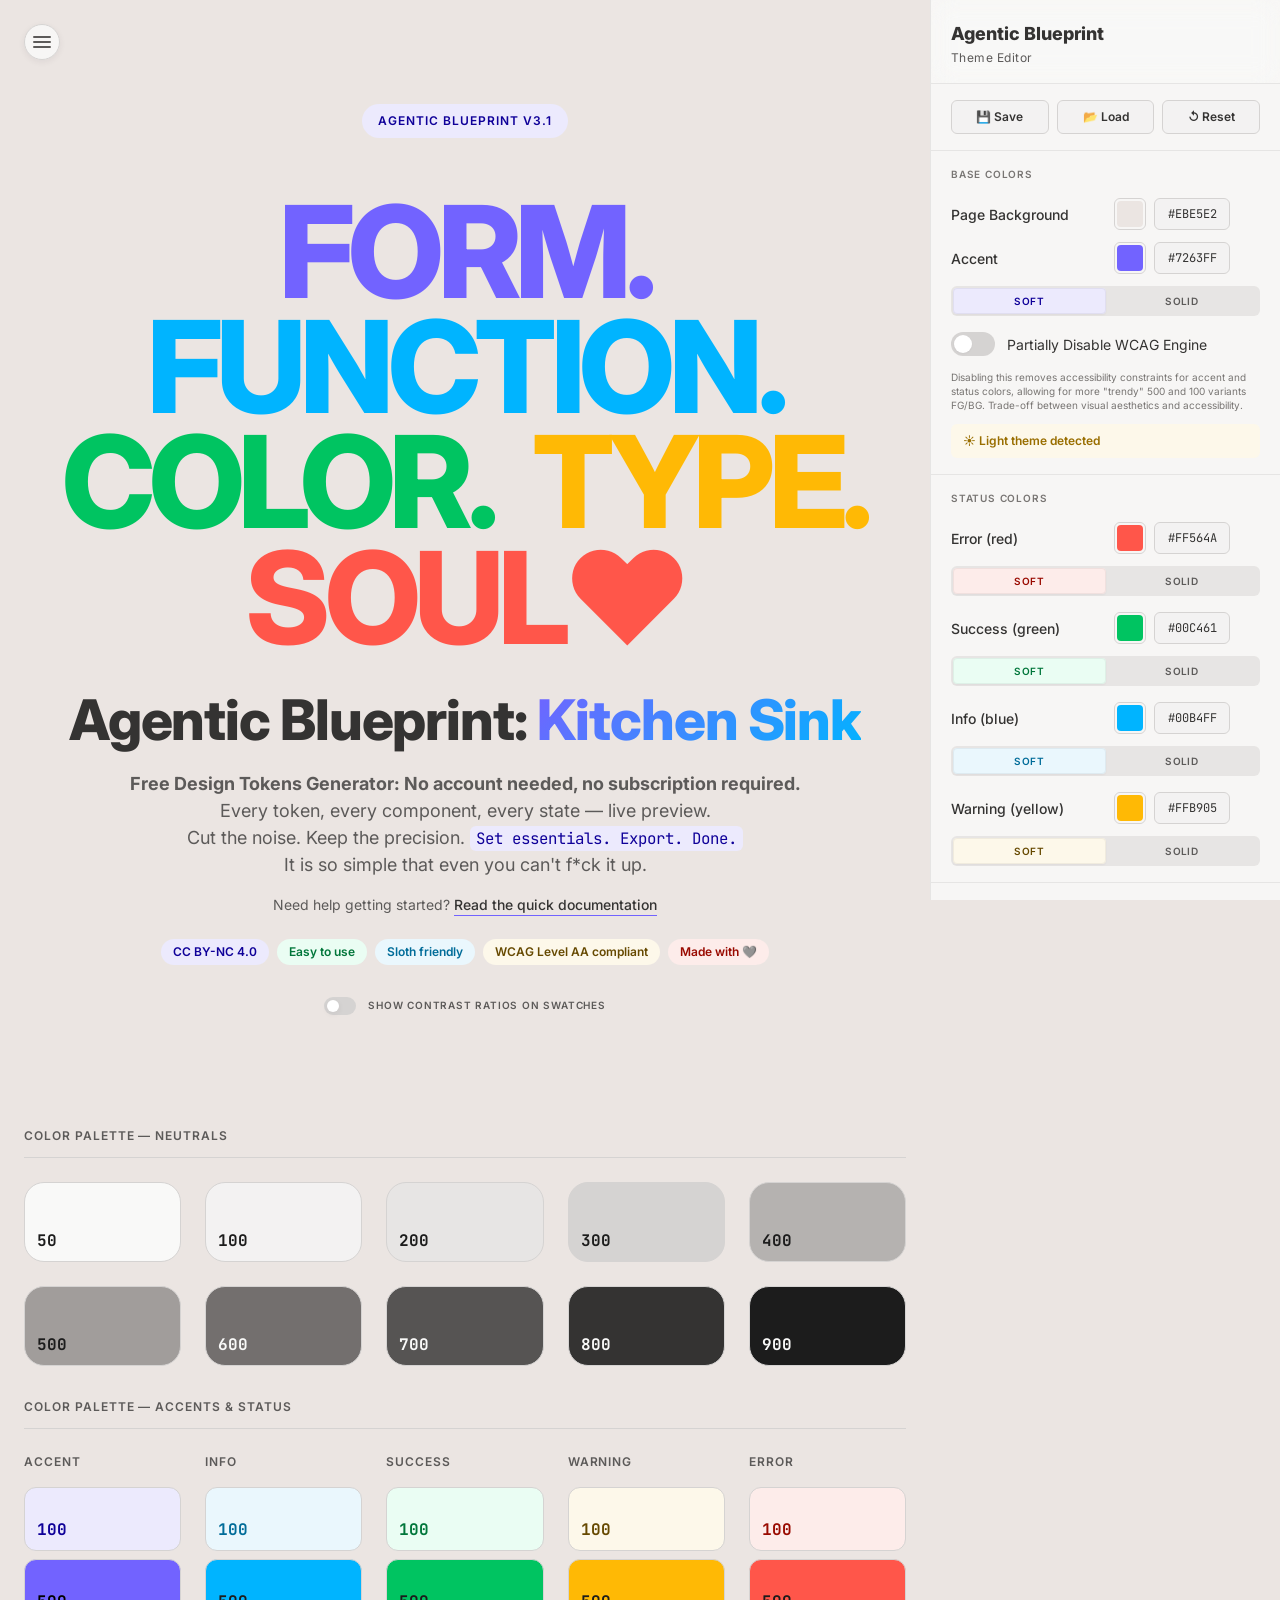
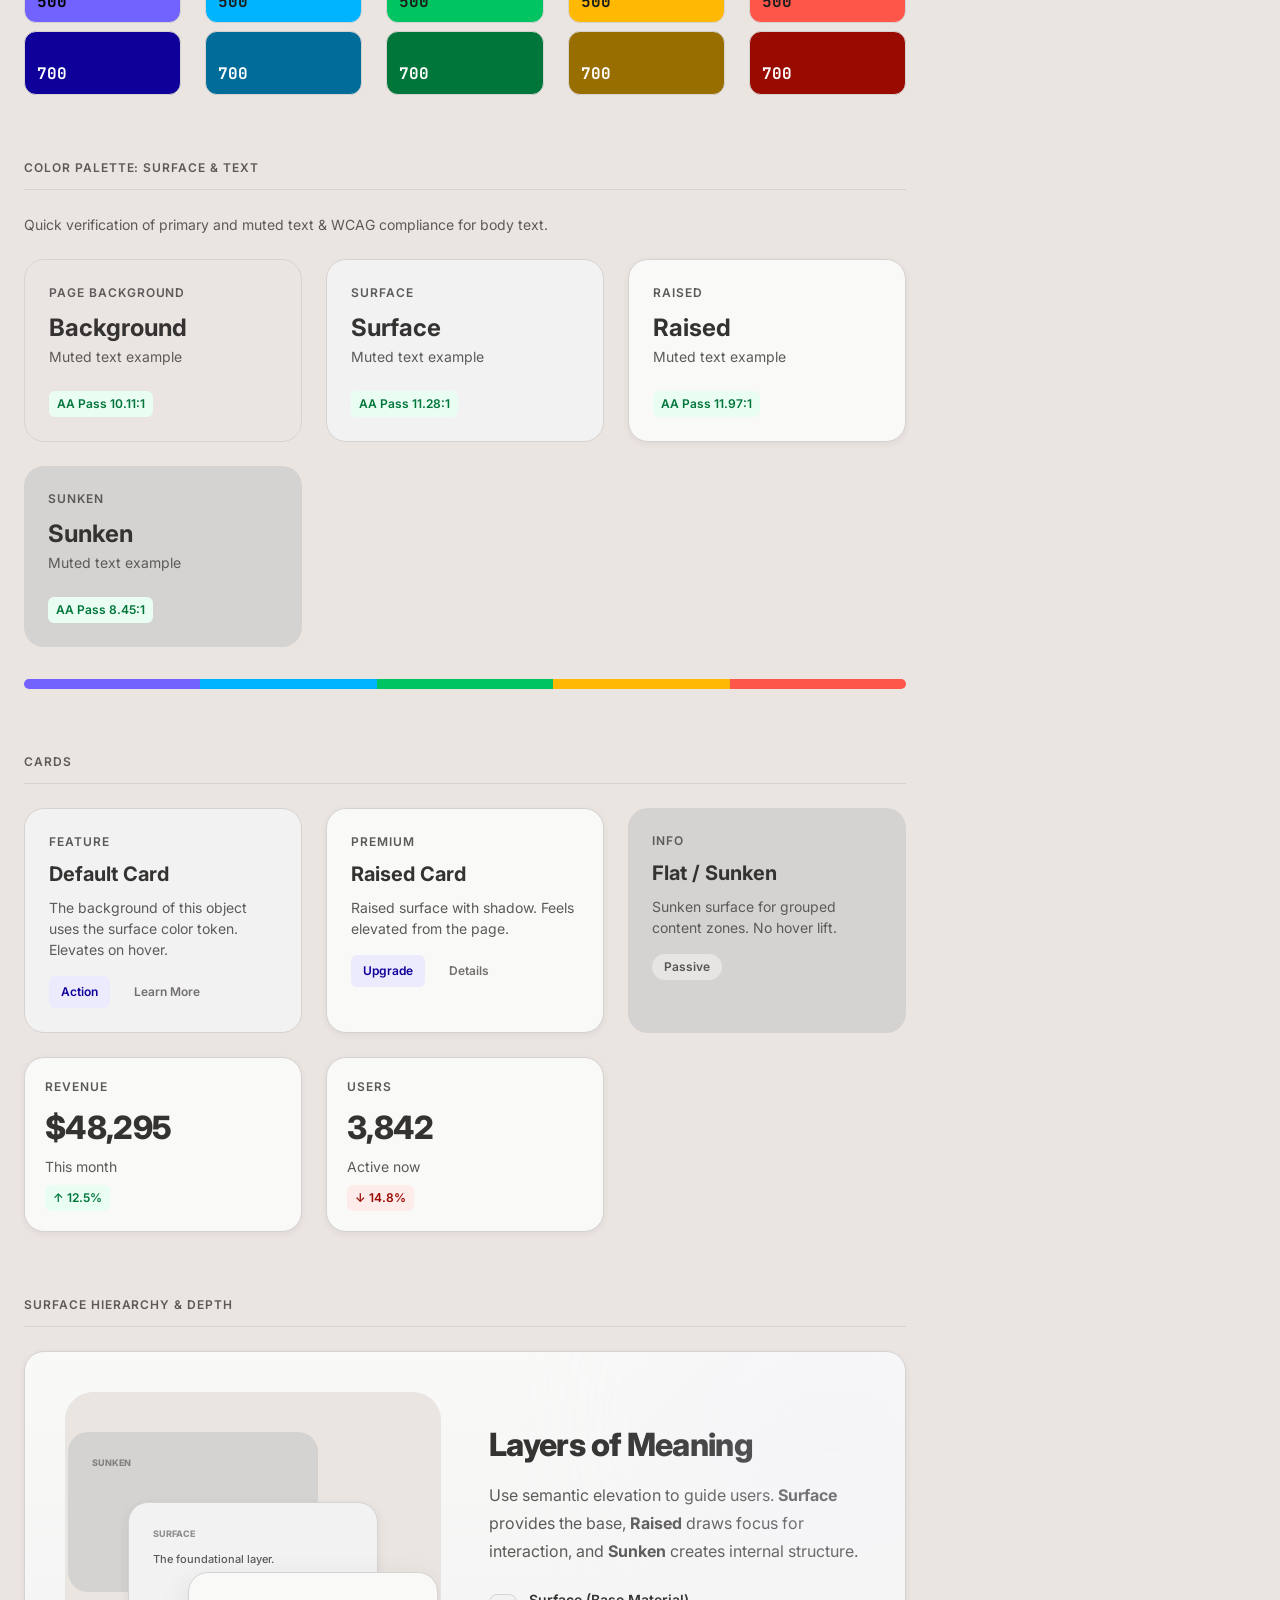
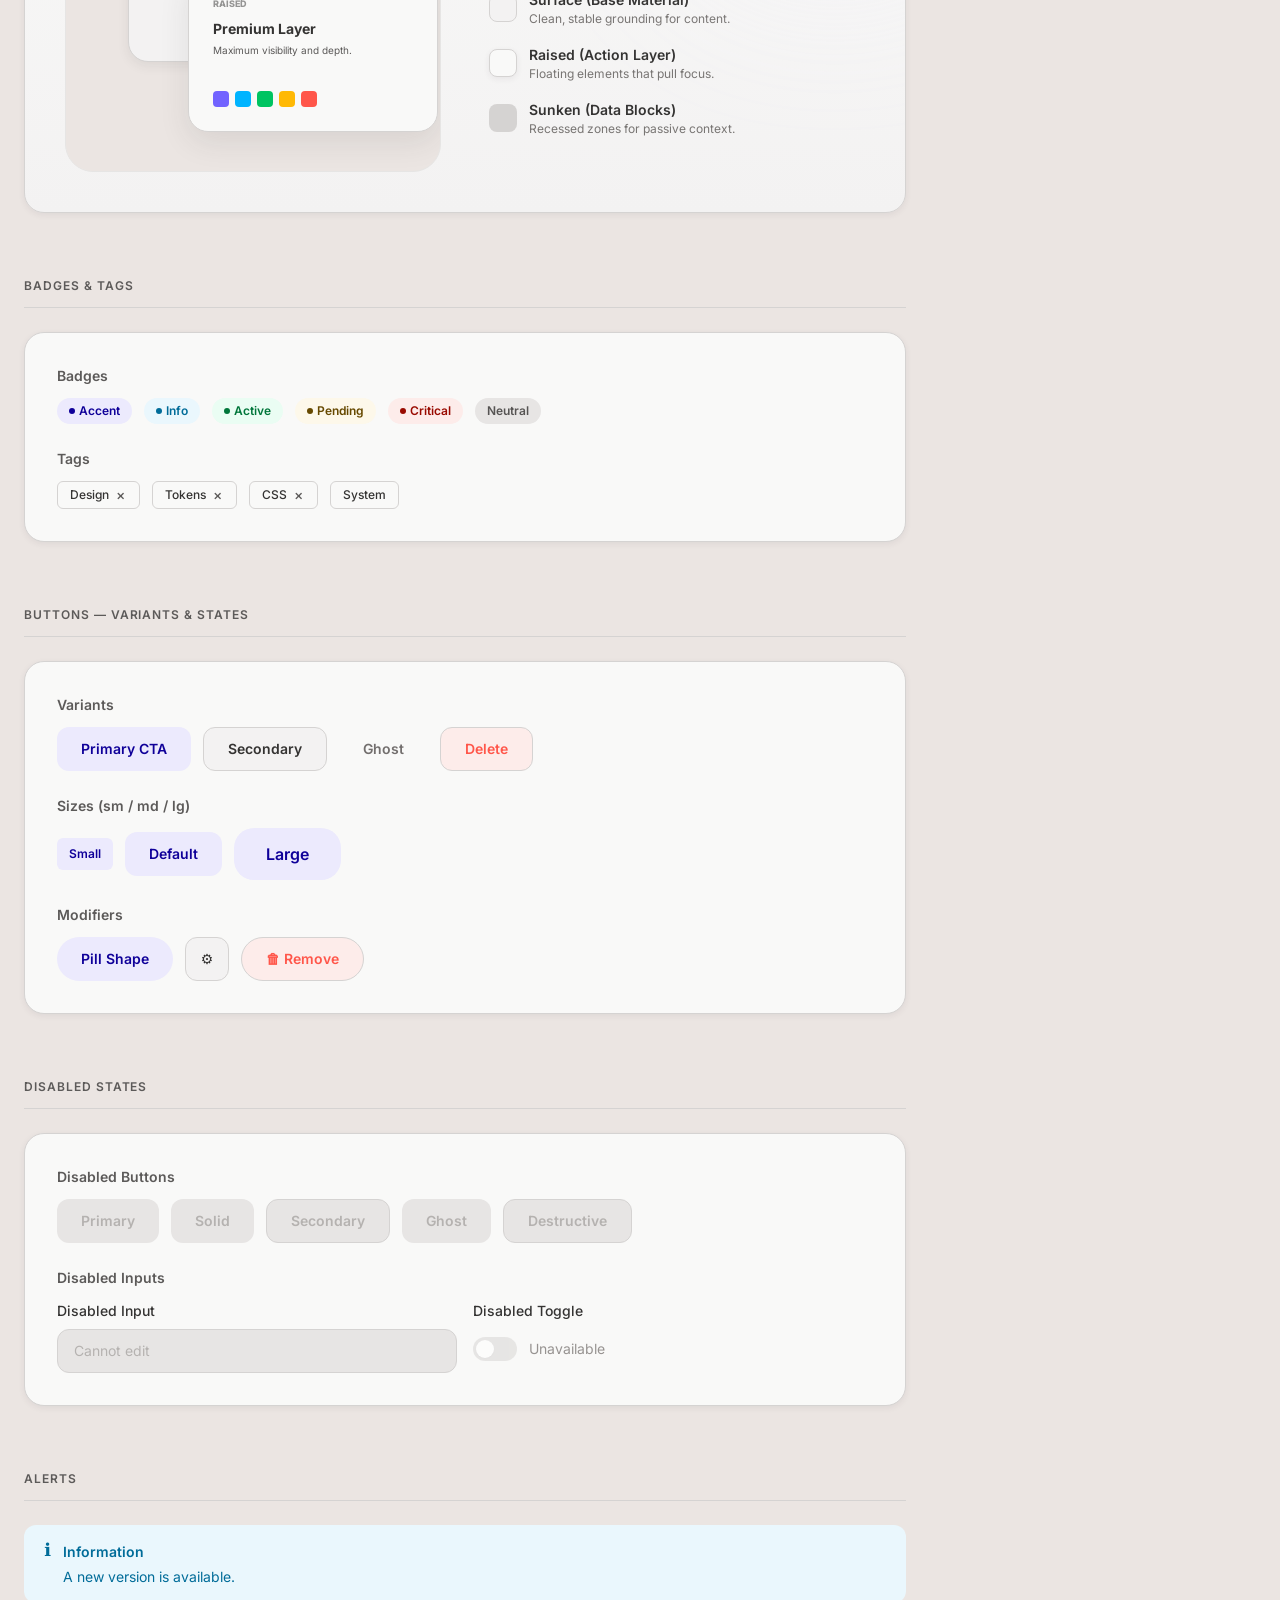
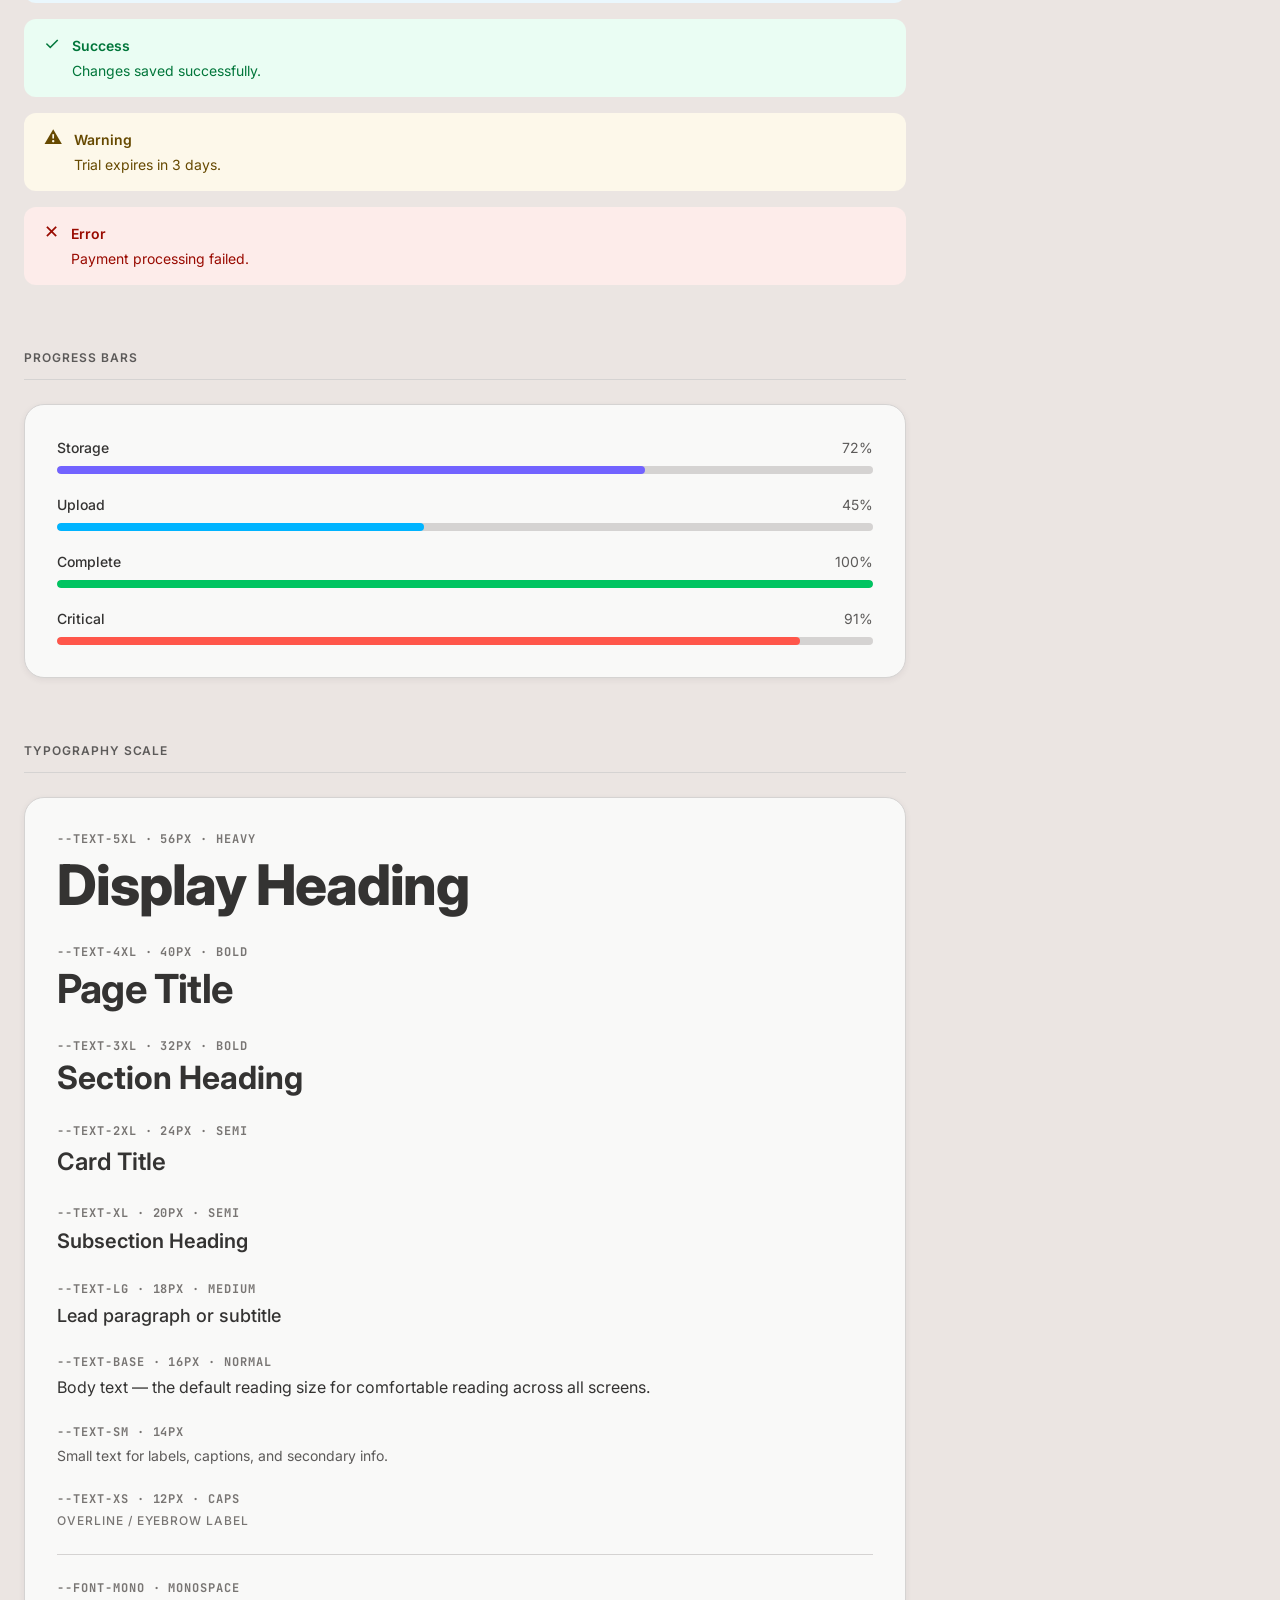
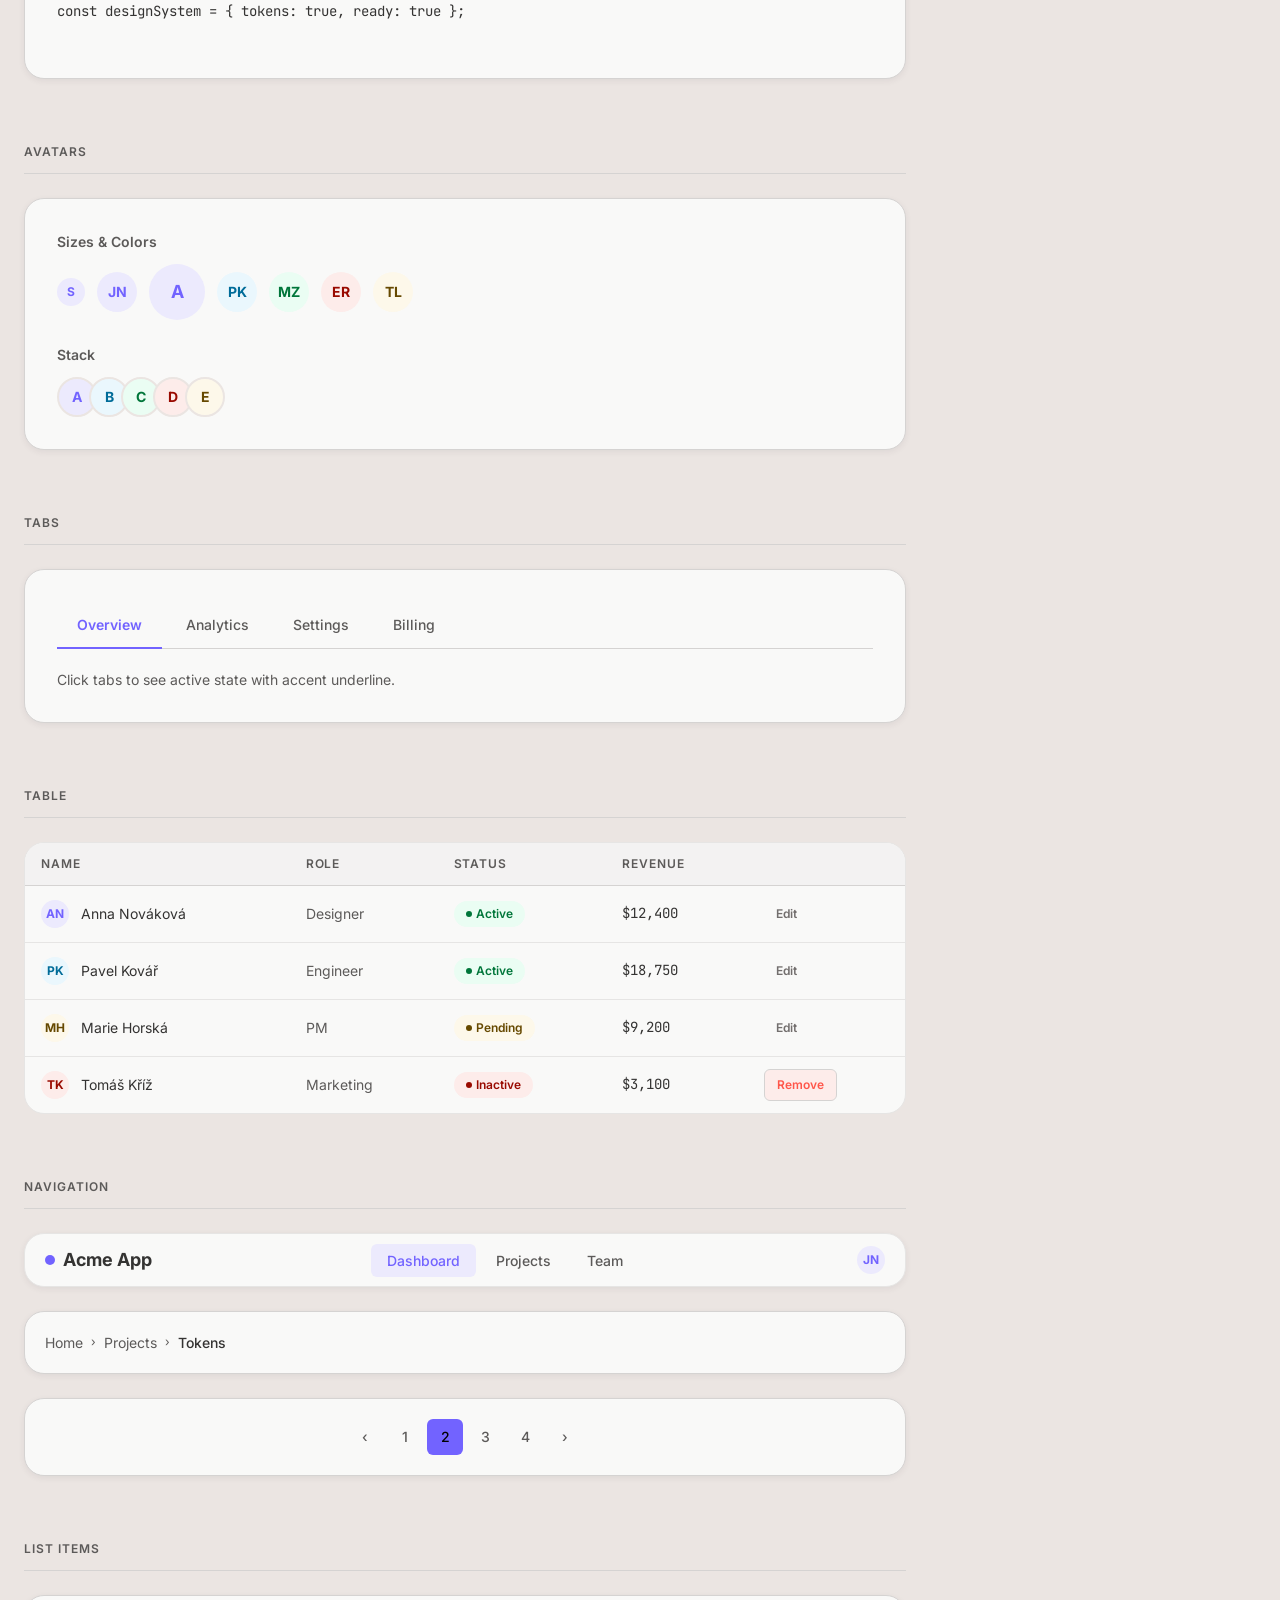
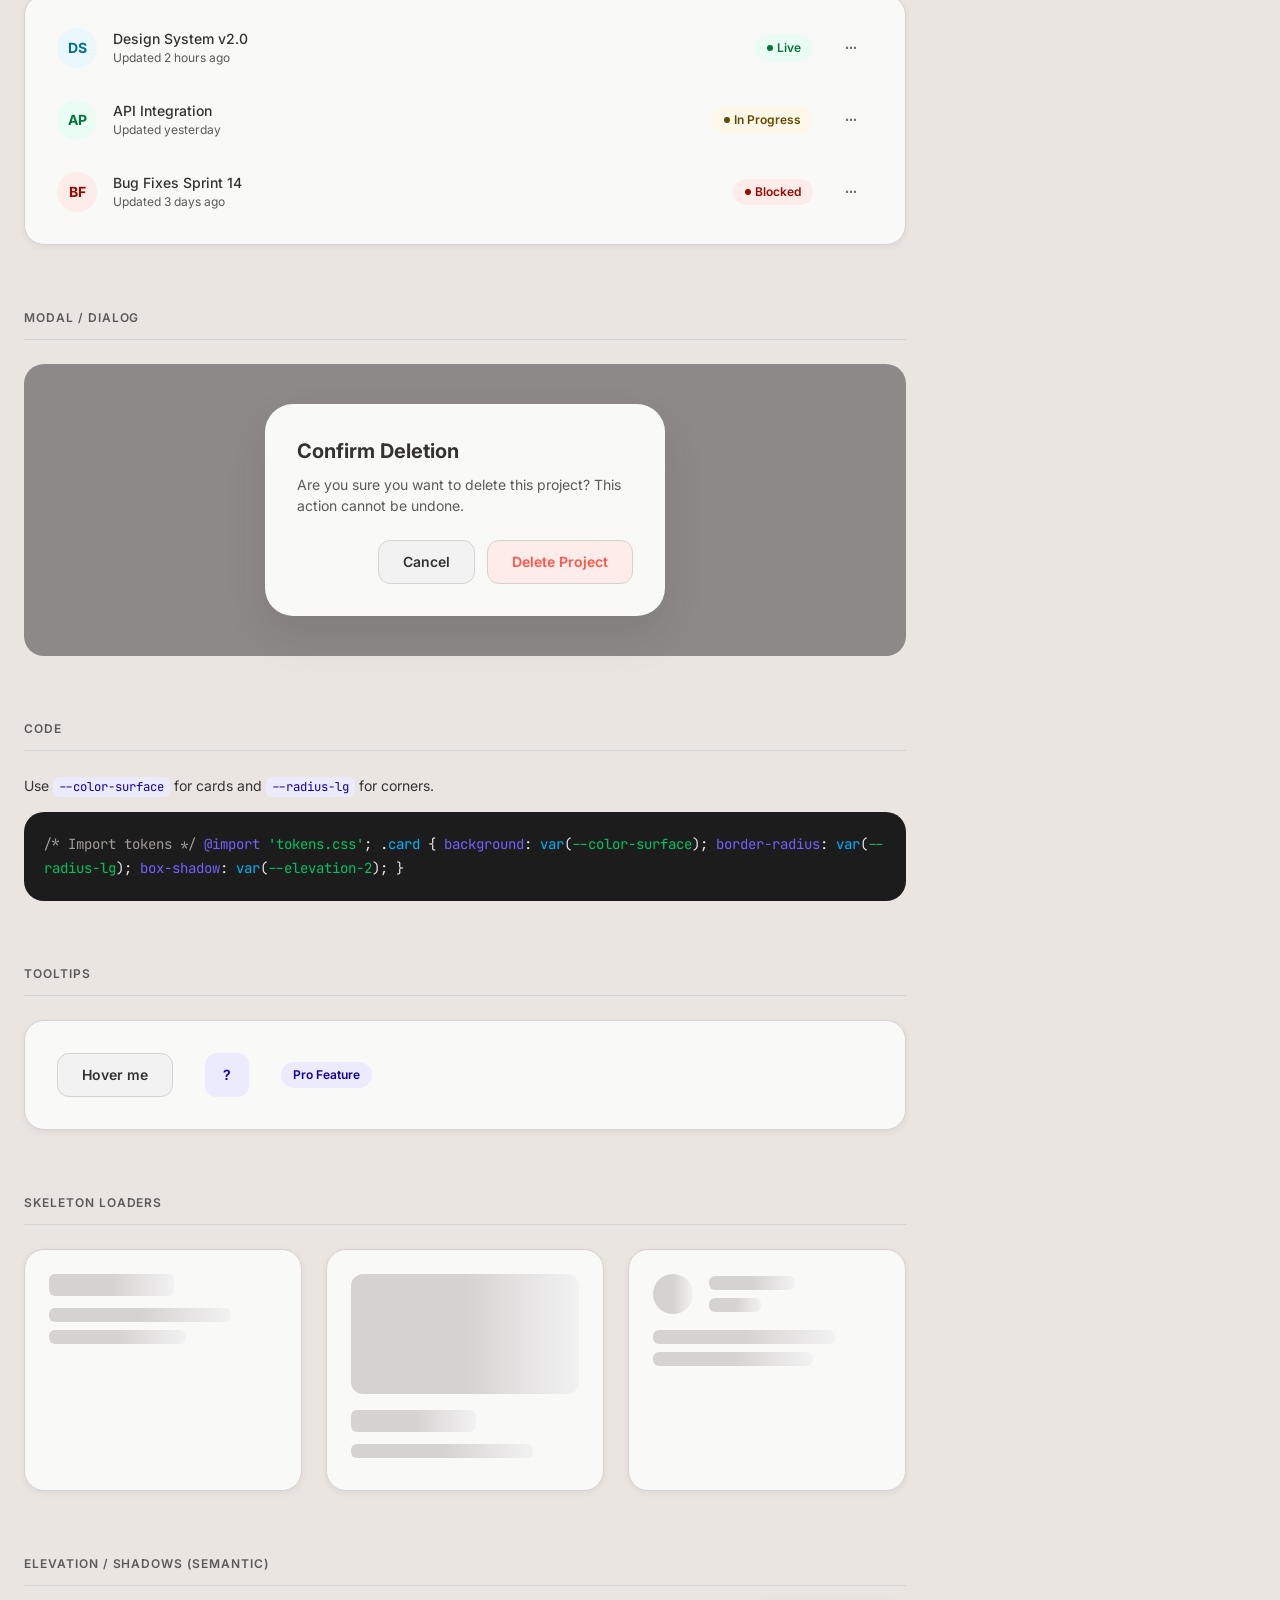
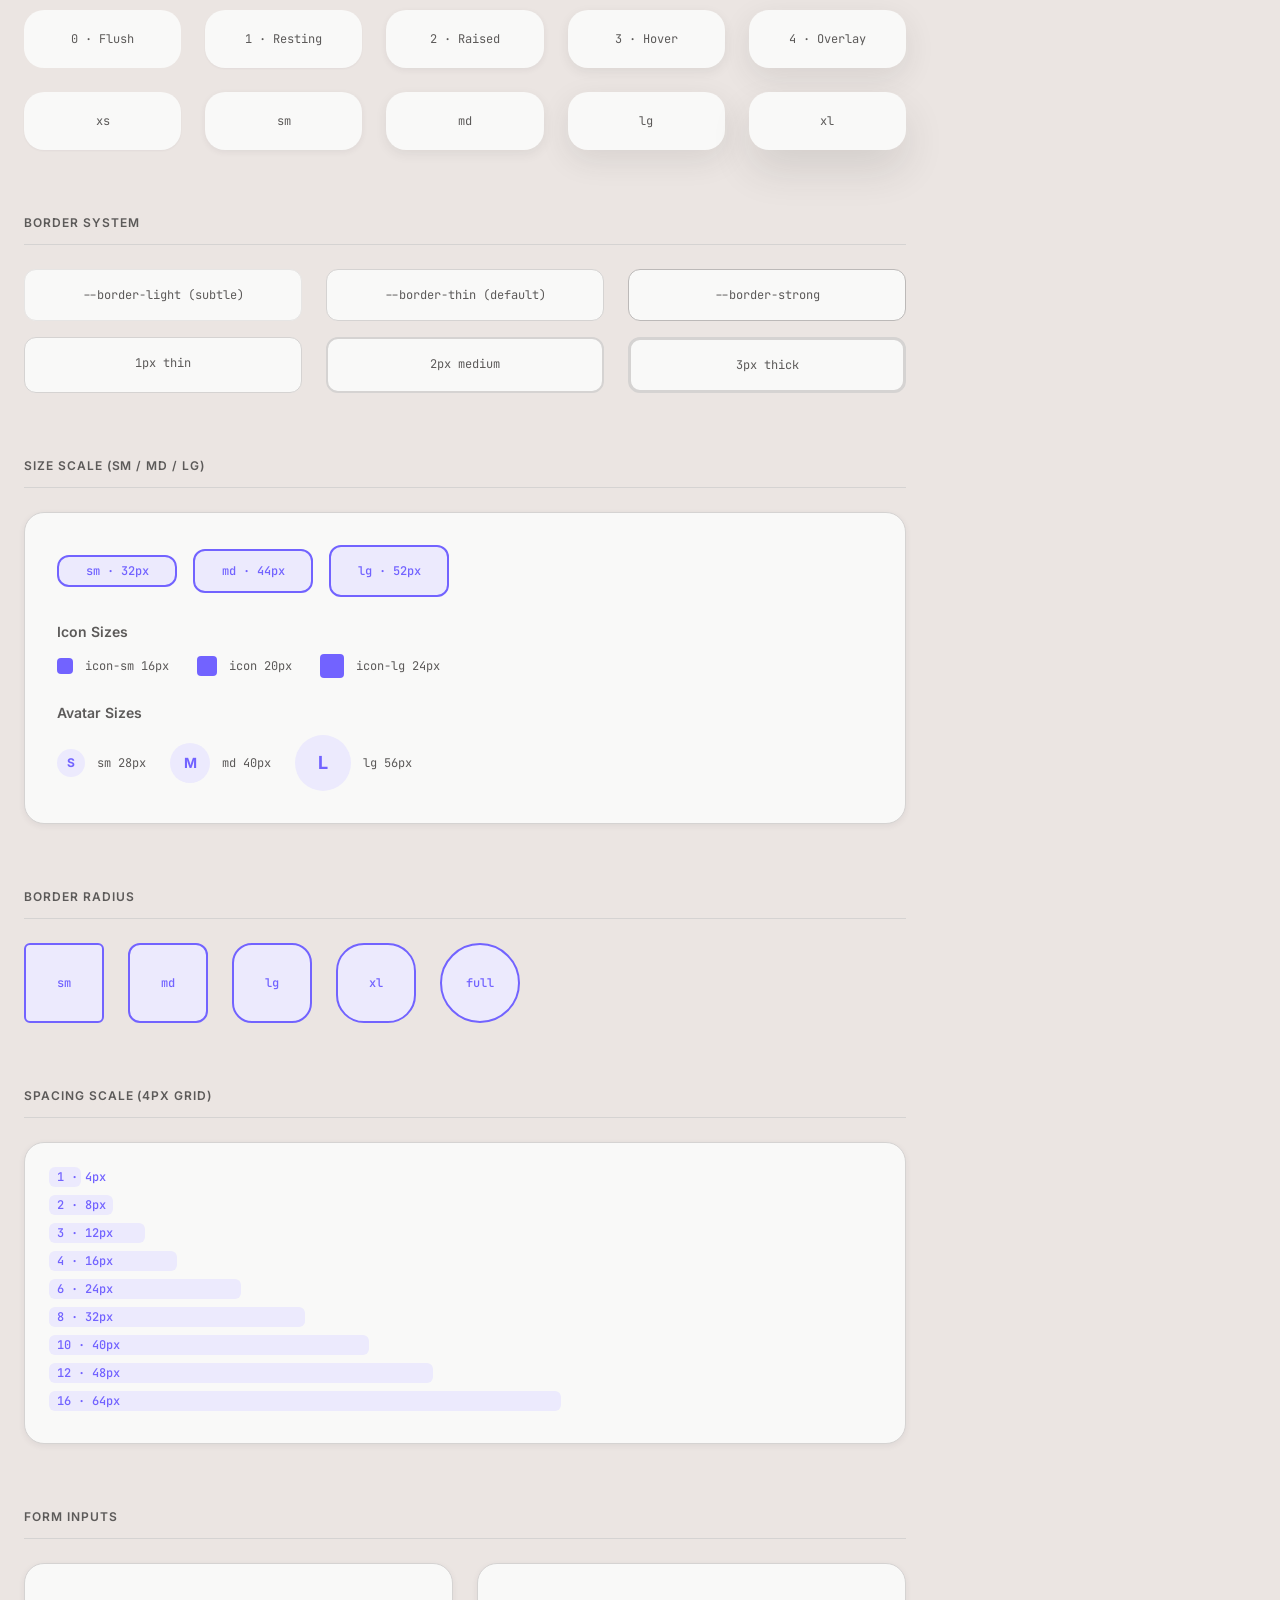
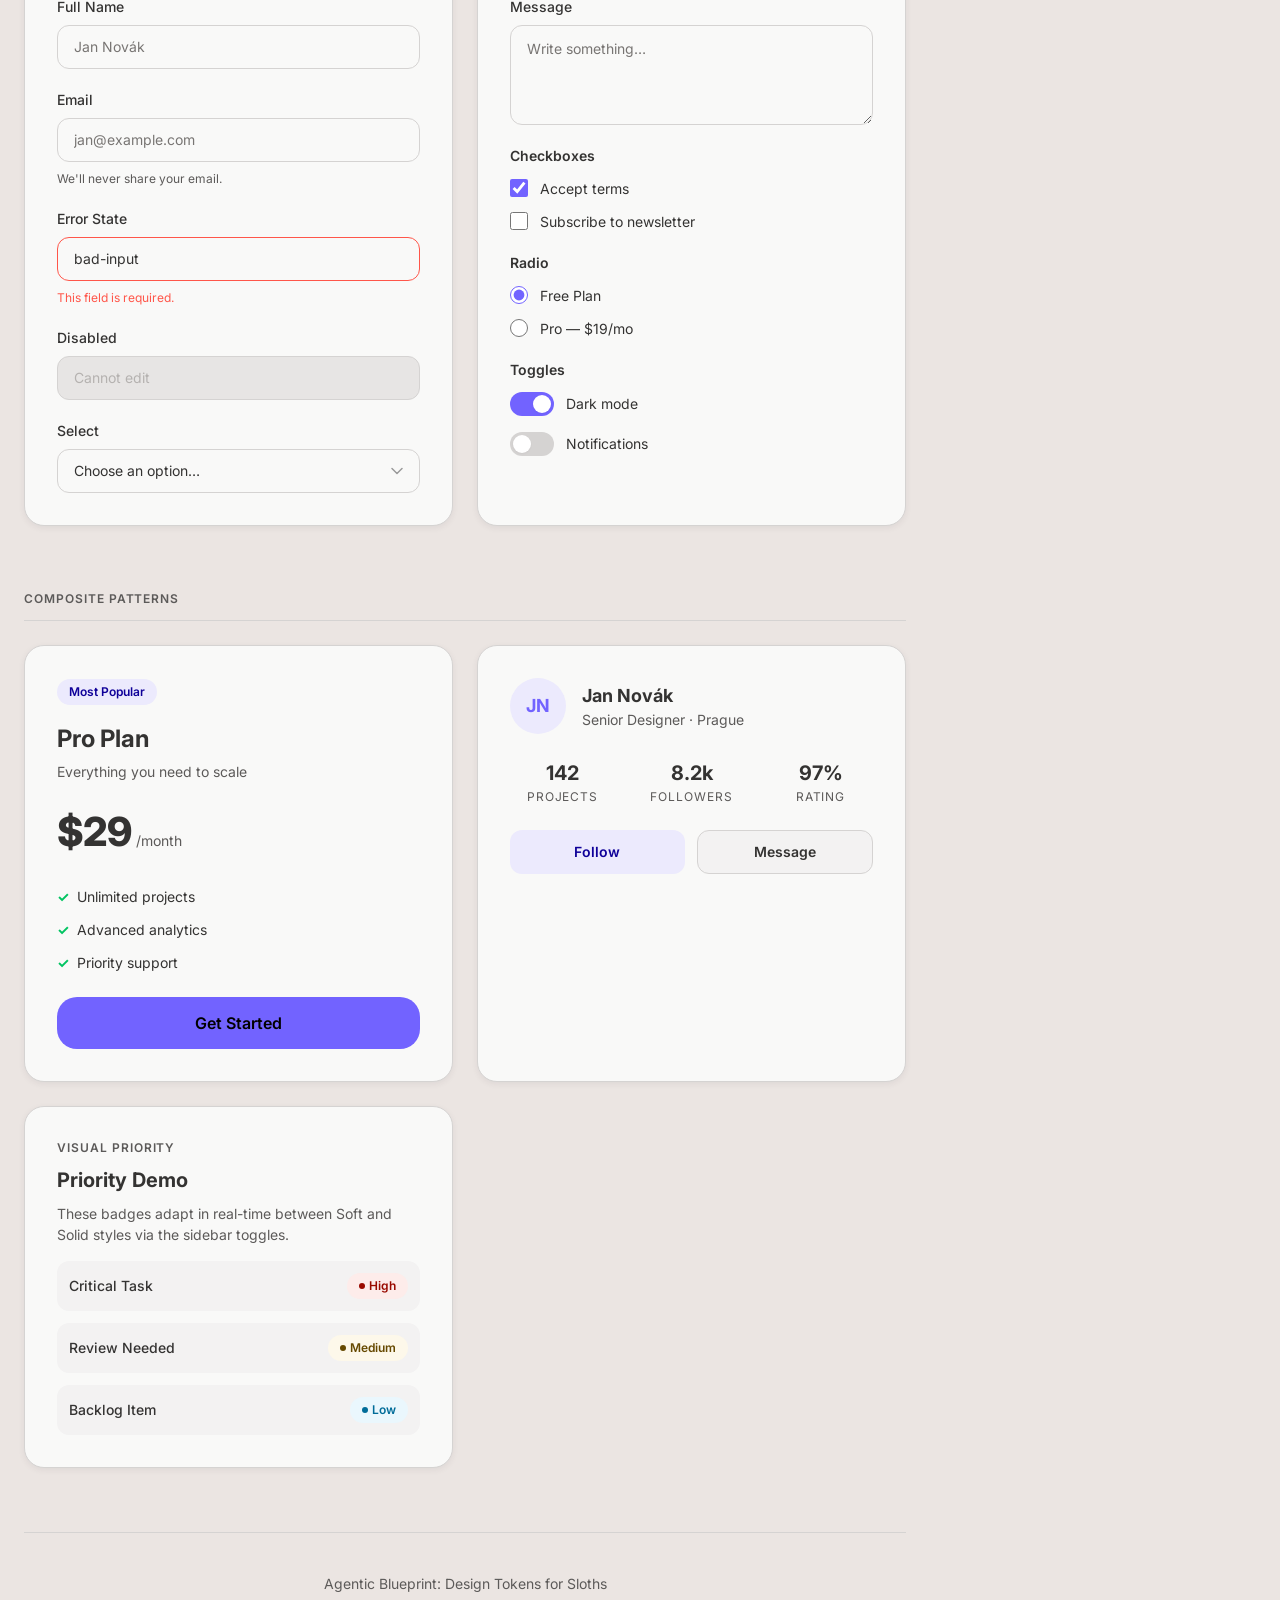
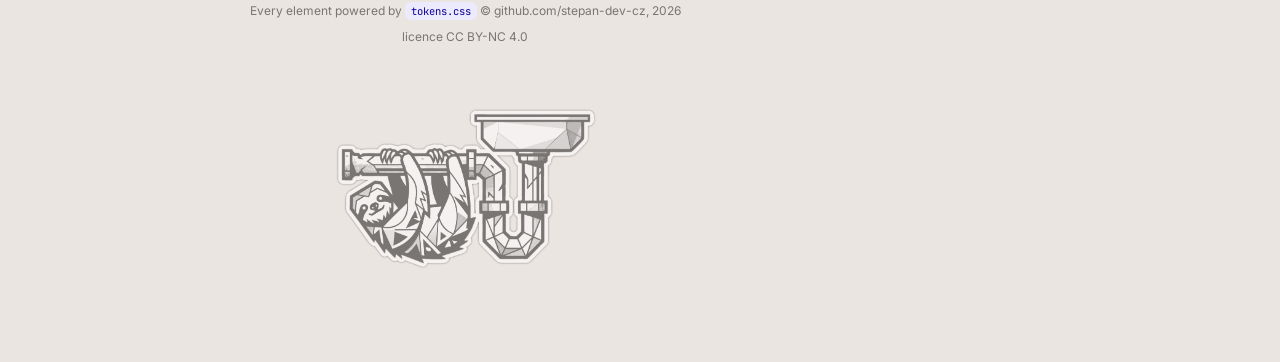
==== commit 3f3b4f0a: "Add files via upload "Partially Disable WCAG Engine" option added." ====
--- a/index.html
+++ b/index.html
@@ -2280,7 +2280,7 @@
                     <span class="badge badge--accent">CC BY-NC 4.0</span>
                     <span class="badge badge--success">Easy to use</span>
                     <span class="badge badge--info">Sloth friendly</span>
-                    <span class="badge badge--warning">WCAG Level AA compliant</span>
+                    <span class="badge badge--warning" id="heroWcagBadge">WCAG Level AA compliant</span>
                     <span class="badge badge--error">Made with 🩶</span>
                 </div>
 
@@ -3315,6 +3315,17 @@
                 <button class="sb-segmented__btn" onclick="setStatusStyle('accent', 'solid')"
                     data-val="solid">Solid</button>
             </div>
+
+            <div style="margin-top: var(--space-4);">
+                <label class="toggle">
+                    <input type="checkbox" id="ctrl-disableWcag">
+                    <span class="toggle__track"></span>
+                    <span class="toggle__label">Partially Disable WCAG Engine</span>
+                </label>
+                <p style="font-size: 10px; color: var(--color-text-subtle); margin-top: var(--space-2); line-height: 1.4;">
+                    Disabling this removes accessibility constraints for accent and status colors, allowing for more "trendy" 500 and 100 variants FG/BG. Trade-off between visual aesthetics and accessibility.
+                </p>
+            </div>
             <!-- Dark mode auto-detection indicator -->
             <div class="sb-dark-indicator sb-dark-indicator--light" id="darkModeIndicator">
                 ☀️ Light theme detected
@@ -3541,6 +3552,7 @@
             fontSans: 'Inter',
             fontMono: 'JetBrains Mono',
             fontSize: 16,
+            disableWcag: false,
             statusStyle: {
                 accent: 'soft',
                 red: 'soft',
@@ -3953,8 +3965,8 @@
             root.style.setProperty('--accent-500', accent['500']);
             root.style.setProperty('--accent-700', accent['700']);
 
-            const acc100fg = getBestCompliantFG(accent['100'], accent['700'], neutrals);
-            const acc500fg = getBestCompliantFG(accent['500'], '#FFFFFF', neutrals);
+            const acc100fg = cfg.disableWcag ? accent['500'] : getBestCompliantFG(accent['100'], accent['700'], neutrals);
+            const acc500fg = cfg.disableWcag ? (relativeLuminance(accent['500']) < 0.45 ? '#FFFFFF' : '#000000') : getBestCompliantFG(accent['500'], '#FFFFFF', neutrals);
             const acc700fg = getBestCompliantFG(accent['700'], '#FFFFFF', neutrals);
             
             root.style.setProperty('--accent-100-fg', acc100fg);
@@ -3978,8 +3990,8 @@
                 root.style.setProperty(`--${name}-500`, v['500']);
                 root.style.setProperty(`--${name}-700`, v['700']);
 
-                const f100 = getBestCompliantFG(v['100'], v['700'], neutrals);
-                const f500 = getBestCompliantFG(v['500'], '#FFFFFF', neutrals);
+                const f100 = cfg.disableWcag ? v['500'] : getBestCompliantFG(v['100'], v['700'], neutrals);
+                const f500 = cfg.disableWcag ? (relativeLuminance(v['500']) < 0.45 ? '#FFFFFF' : '#000000') : getBestCompliantFG(v['500'], '#FFFFFF', neutrals);
                 const f700 = getBestCompliantFG(v['700'], '#FFFFFF', neutrals);
 
                 root.style.setProperty(`--${name}-100-fg`, f100);
@@ -4083,10 +4095,21 @@
                 const variants = generateAccentVariants(baseColor, dark);
                 const semanticName = semanticMap[name];
 
-                const bg = style === 'solid' ? variants['500'] : variants['100'];
-                const fg = style === 'solid' 
-                    ? getBestCompliantFG(variants['500'], '#FFFFFF', neutrals)
-                    : getBestCompliantFG(variants['100'], variants['700'], neutrals);
+                let bg, fg;
+                if (cfg.disableWcag) {
+                    if (style === 'solid') {
+                        bg = variants['500'];
+                        fg = relativeLuminance(bg) < 0.45 ? '#FFFFFF' : '#000000';
+                    } else {
+                        bg = variants['100'];
+                        fg = variants['500'];
+                    }
+                } else {
+                    bg = style === 'solid' ? variants['500'] : variants['100'];
+                    fg = style === 'solid' 
+                        ? getBestCompliantFG(variants['500'], '#FFFFFF', neutrals)
+                        : getBestCompliantFG(variants['100'], variants['700'], neutrals);
+                }
 
                 root.style.setProperty(`--status-${semanticName}-bg`, bg);
                 root.style.setProperty(`--status-${semanticName}-fg`, fg);
@@ -4114,25 +4137,32 @@
             root.style.setProperty('--status-neutral-fg', neutrals['700']);
 
             // 12. CTA synchronization
-            if (effectiveStatusStyle.accent === 'solid') {
-                const bg = accent['500'];
-                const fg = getBestCompliantFG(bg, '#FFFFFF', neutrals);
-                root.style.setProperty('--cta-bg', bg);
-                root.style.setProperty('--cta-fg', fg);
-                root.style.setProperty('--cta-bg-live', bg);
-                root.style.setProperty('--cta-fg-live', fg);
+            let ctaBg, ctaFg;
+            if (cfg.disableWcag) {
+                if (effectiveStatusStyle.accent === 'solid') {
+                    ctaBg = accent['500'];
+                    ctaFg = relativeLuminance(ctaBg) < 0.45 ? '#FFFFFF' : '#000000';
+                } else {
+                    ctaBg = accent['100'];
+                    ctaFg = accent['500'];
+                }
             } else {
-                const bg = accent['100'];
-                const fg = getBestCompliantFG(bg, accent['700'], neutrals);
-                root.style.setProperty('--cta-bg', bg);
-                root.style.setProperty('--cta-fg', fg);
-                root.style.setProperty('--cta-bg-live', bg);
-                root.style.setProperty('--cta-fg-live', fg);
+                if (effectiveStatusStyle.accent === 'solid') {
+                    ctaBg = accent['500'];
+                    ctaFg = getBestCompliantFG(ctaBg, '#FFFFFF', neutrals);
+                } else {
+                    ctaBg = accent['100'];
+                    ctaFg = getBestCompliantFG(ctaBg, accent['700'], neutrals);
+                }
             }
+            root.style.setProperty('--cta-bg', ctaBg);
+            root.style.setProperty('--cta-fg', ctaFg);
+            root.style.setProperty('--cta-bg-live', ctaBg);
+            root.style.setProperty('--cta-fg-live', ctaFg);
             root.style.setProperty('--cta-hover-bg', accent['500']);
-            root.style.setProperty('--cta-hover-fg', getBestCompliantFG(accent['500'], '#FFFFFF', neutrals));
+            root.style.setProperty('--cta-hover-fg', acc500fg);
             root.style.setProperty('--cta-active-bg', accent['700']);
-            root.style.setProperty('--cta-active-fg', getBestCompliantFG(accent['700'], '#FFFFFF', neutrals));
+            root.style.setProperty('--cta-active-fg', acc700fg);
             root.style.setProperty('--cta-disabled-bg', neutrals['200']);
             root.style.setProperty('--cta-disabled-fg', neutrals['400']);
 
@@ -4143,6 +4173,19 @@
                 indicator.className = `sb-dark-indicator sb-dark-indicator--${dark ? 'dark' : 'light'}`;
                 indicator.textContent = dark ? '🌙 Dark theme detected' : '☀️ Light theme detected';
             }
+
+            // 14. Update Hero WCAG Badge
+            const heroBadge = document.getElementById('heroWcagBadge');
+            if (heroBadge) {
+                if (cfg.disableWcag) {
+                    heroBadge.textContent = 'WCAG toggle OFF';
+                    heroBadge.className = 'badge badge--warning';
+                } else {
+                    heroBadge.textContent = 'WCAG Level AA compliant';
+                    heroBadge.className = 'badge badge--warning';
+                }
+            }
+
             updateRevertStates();
         }
 
@@ -4271,6 +4314,12 @@
         const toggleContrast = document.getElementById('toggleContrastRatios');
         toggleContrast.addEventListener('change', () => {
             document.body.classList.toggle('show-ratios', toggleContrast.checked);
+        });
+
+        const toggleDisableWcag = document.getElementById('ctrl-disableWcag');
+        toggleDisableWcag.addEventListener('change', () => {
+            currentConfig.disableWcag = toggleDisableWcag.checked;
+            applyConfig(currentConfig);
         });
 
 
@@ -4414,6 +4463,7 @@
             document.getElementById('ctrl-fontMono').value = cfg.fontMono;
             document.getElementById('ctrl-fontSize').value = cfg.fontSize;
             document.getElementById('val-fontSize').textContent = cfg.fontSize + 'px';
+            document.getElementById('ctrl-disableWcag').checked = cfg.disableWcag || false;
 
             // Sync segmented toggles
             if (cfg.statusStyle) {
@@ -4512,6 +4562,7 @@
 
             const css = `/* ============================================================
    tokens.css — Generated by Agentic Blueprint v3.1
+   WCAG Engine: ${cfg.disableWcag ? 'DISABLED (Manual Override for Accents & Status)' : 'ENABLED (AA Compliant)'}
    ============================================================
    Production-ready design token system.
    
@@ -4565,24 +4616,24 @@
   --red-500:    ${red['500']};   --red-100:    ${red['100']};   --red-700:    ${red['700']};
 
   /* Contrast-aware foregrounds */
-  --accent-100-fg: ${getExportFG(a['100'], a['700'])};
-  --accent-500-fg: ${getExportFG(a['500'], '#FFFFFF')};
+  --accent-100-fg: ${cfg.disableWcag ? a['500'] : getExportFG(a['100'], a['700'])};
+  --accent-500-fg: ${cfg.disableWcag ? (relativeLuminance(a['500']) < 0.45 ? '#FFFFFF' : '#000000') : getExportFG(a['500'], '#FFFFFF')};
   --accent-700-fg: ${getExportFG(a['700'], '#FFFFFF')};
 
-  --blue-100-fg:   ${getExportFG(blu['100'], blu['700'])};
-  --blue-500-fg:   ${getExportFG(blu['500'], '#FFFFFF')};
+  --blue-100-fg:   ${cfg.disableWcag ? blu['500'] : getExportFG(blu['100'], blu['700'])};
+  --blue-500-fg:   ${cfg.disableWcag ? (relativeLuminance(blu['500']) < 0.45 ? '#FFFFFF' : '#000000') : getExportFG(blu['500'], '#FFFFFF')};
   --blue-700-fg:   ${getExportFG(blu['700'], '#FFFFFF')};
 
-  --green-100-fg:  ${getExportFG(grn['100'], grn['700'])};
-  --green-500-fg:  ${getExportFG(grn['500'], '#FFFFFF')};
+  --green-100-fg:  ${cfg.disableWcag ? grn['500'] : getExportFG(grn['100'], grn['700'])};
+  --green-500-fg:  ${cfg.disableWcag ? (relativeLuminance(grn['500']) < 0.45 ? '#FFFFFF' : '#000000') : getExportFG(grn['500'], '#FFFFFF')};
   --green-700-fg:  ${getExportFG(grn['700'], '#FFFFFF')};
 
-  --yellow-100-fg: ${getExportFG(yel['100'], yel['700'])};
-  --yellow-500-fg: ${getExportFG(yel['500'], '#FFFFFF')};
+  --yellow-100-fg: ${cfg.disableWcag ? yel['500'] : getExportFG(yel['100'], yel['700'])};
+  --yellow-500-fg: ${cfg.disableWcag ? (relativeLuminance(yel['500']) < 0.45 ? '#FFFFFF' : '#000000') : getExportFG(yel['500'], '#FFFFFF')};
   --yellow-700-fg: ${getExportFG(yel['700'], '#FFFFFF')};
 
-  --red-100-fg:    ${getExportFG(red['100'], red['700'])};
-  --red-500-fg:    ${getExportFG(red['500'], '#FFFFFF')};
+  --red-100-fg:    ${cfg.disableWcag ? red['500'] : getExportFG(red['100'], red['700'])};
+  --red-500-fg:    ${cfg.disableWcag ? (relativeLuminance(red['500']) < 0.45 ? '#FFFFFF' : '#000000') : getExportFG(red['500'], '#FFFFFF')};
   --red-700-fg:    ${getExportFG(red['700'], '#FFFFFF')};
 
   /* ==========================================================
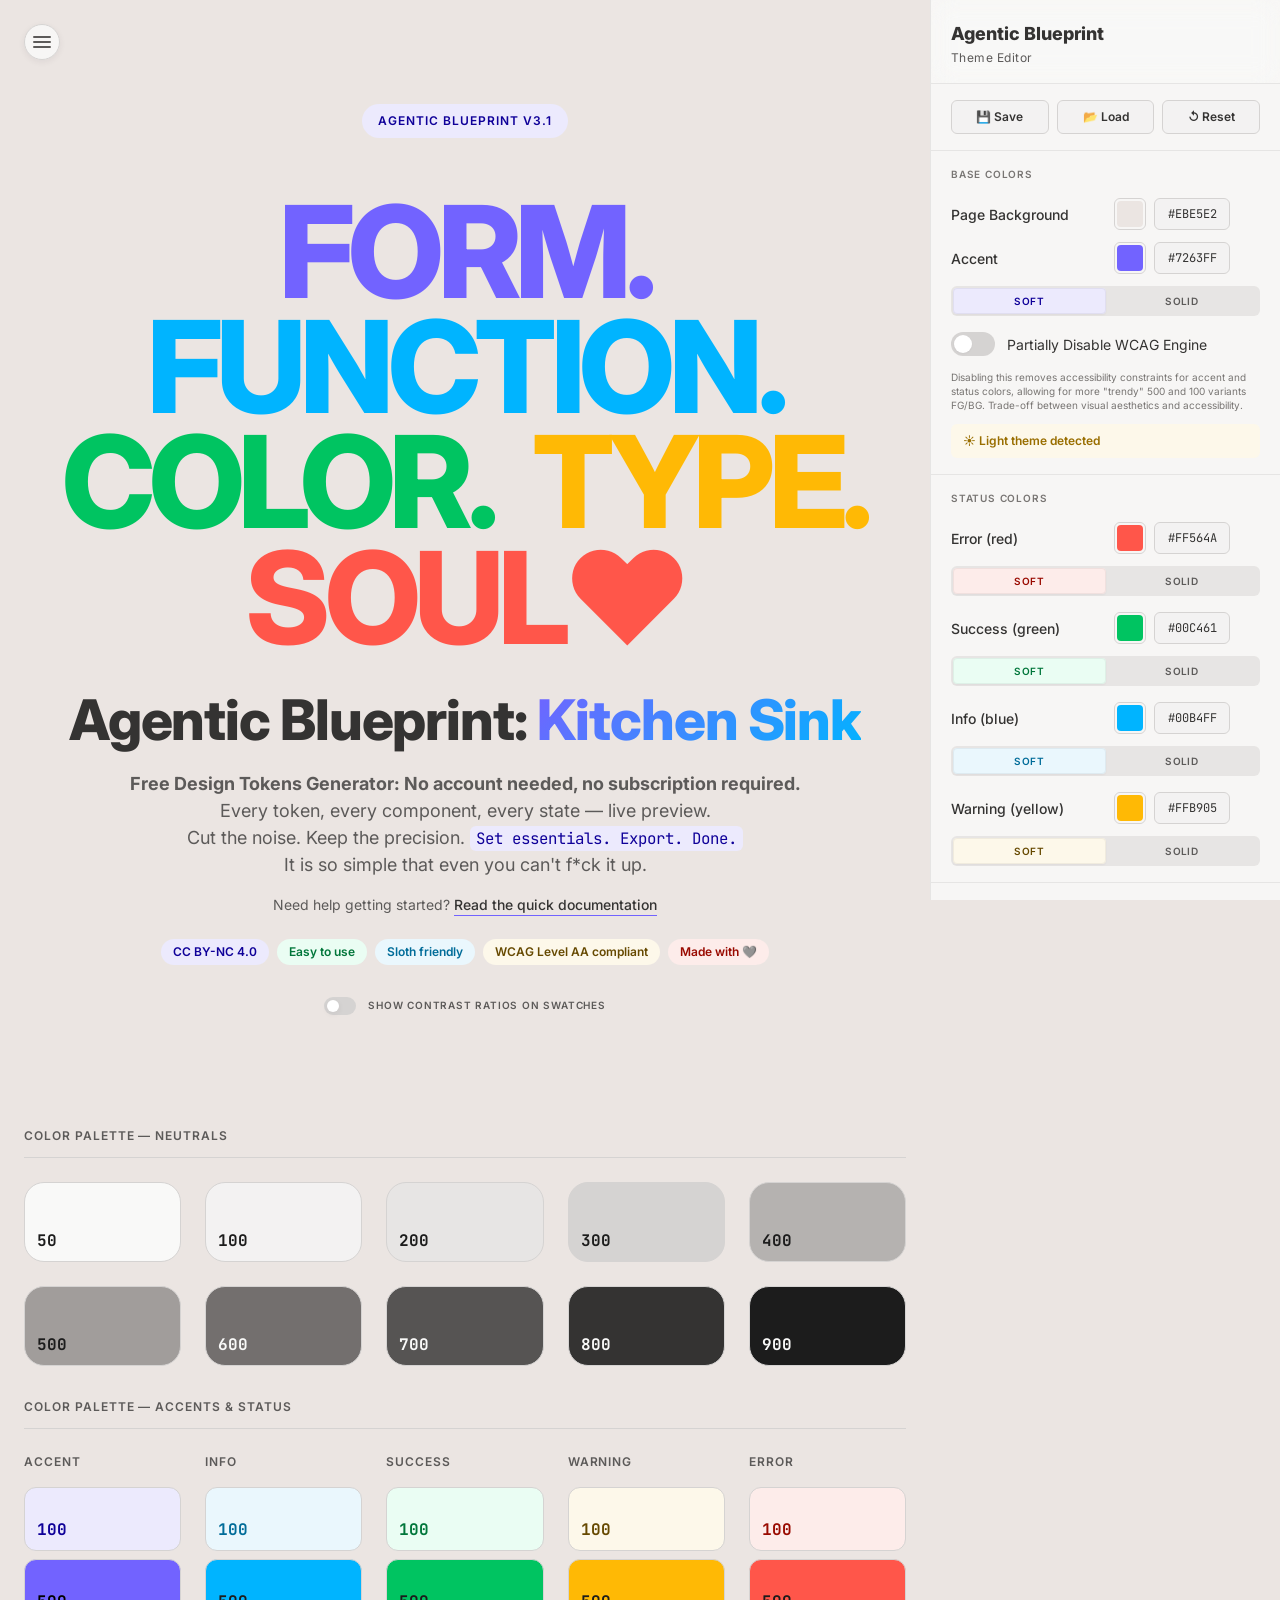
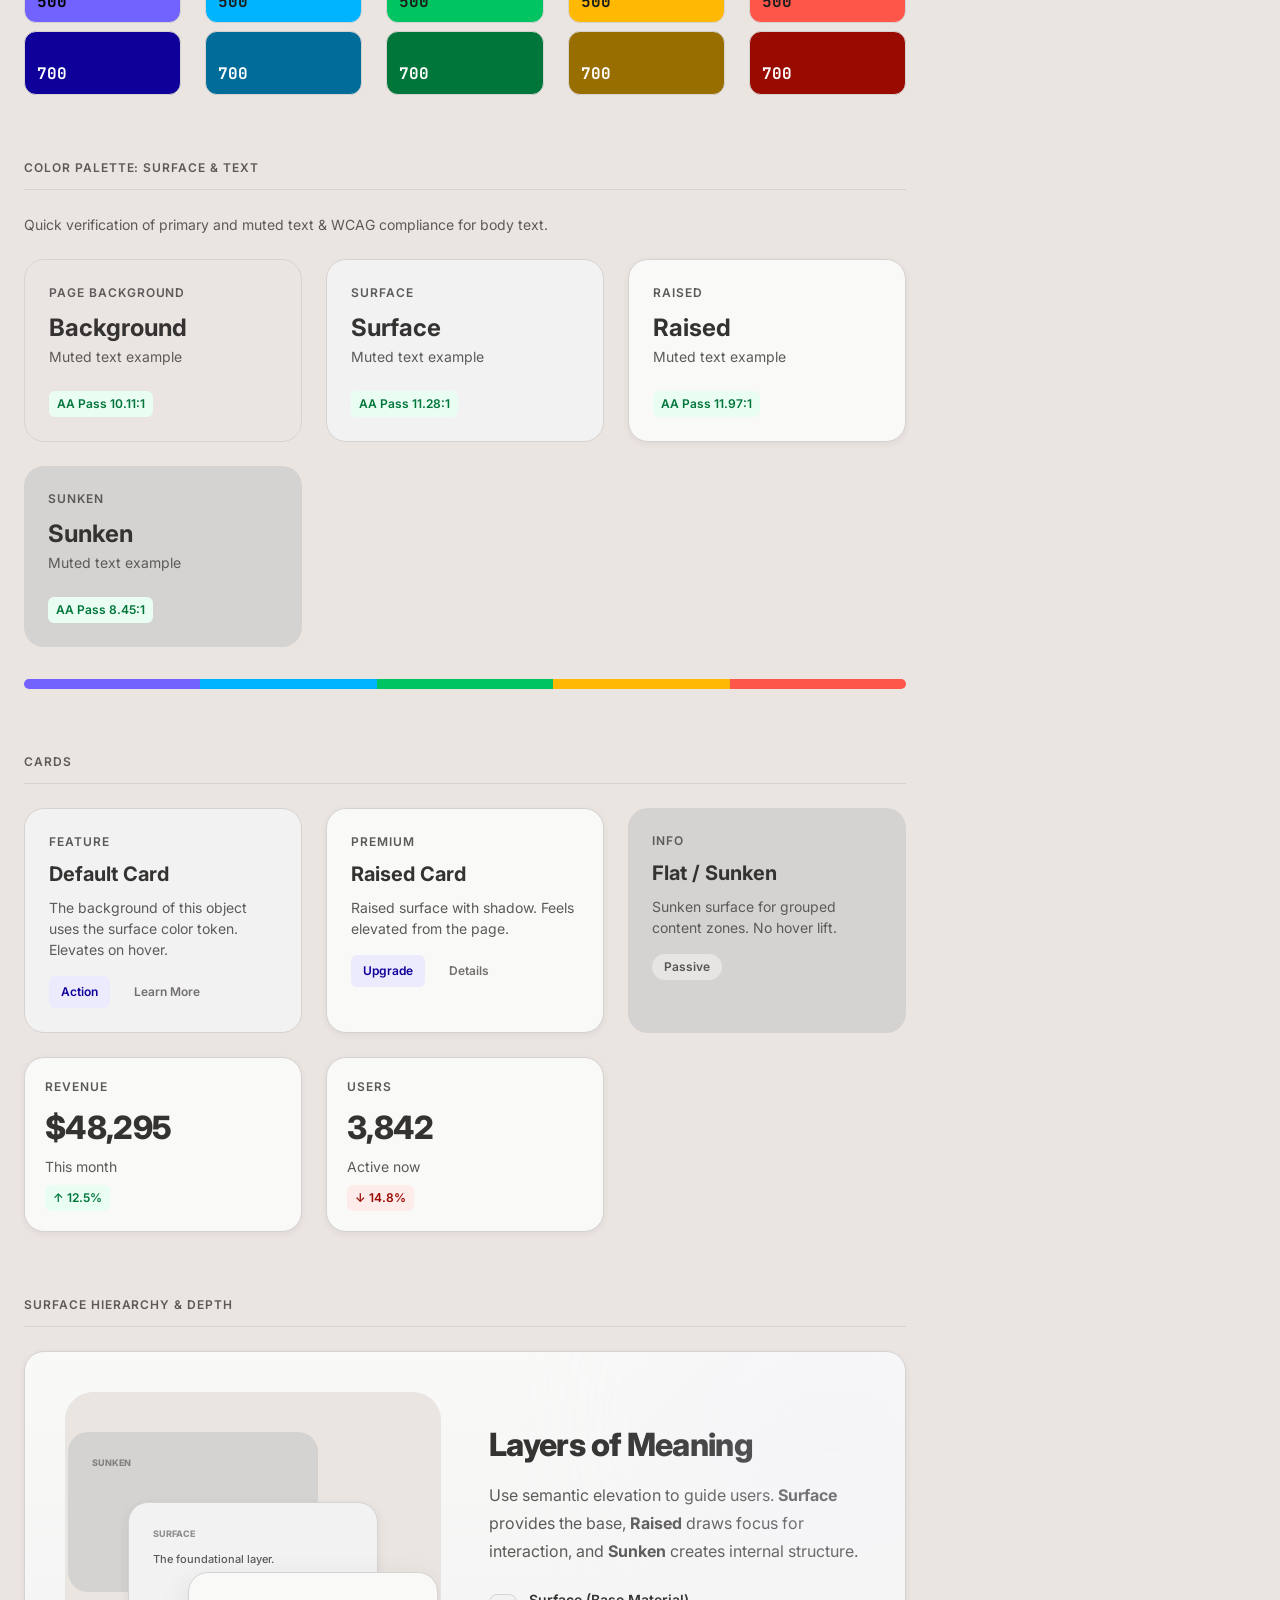
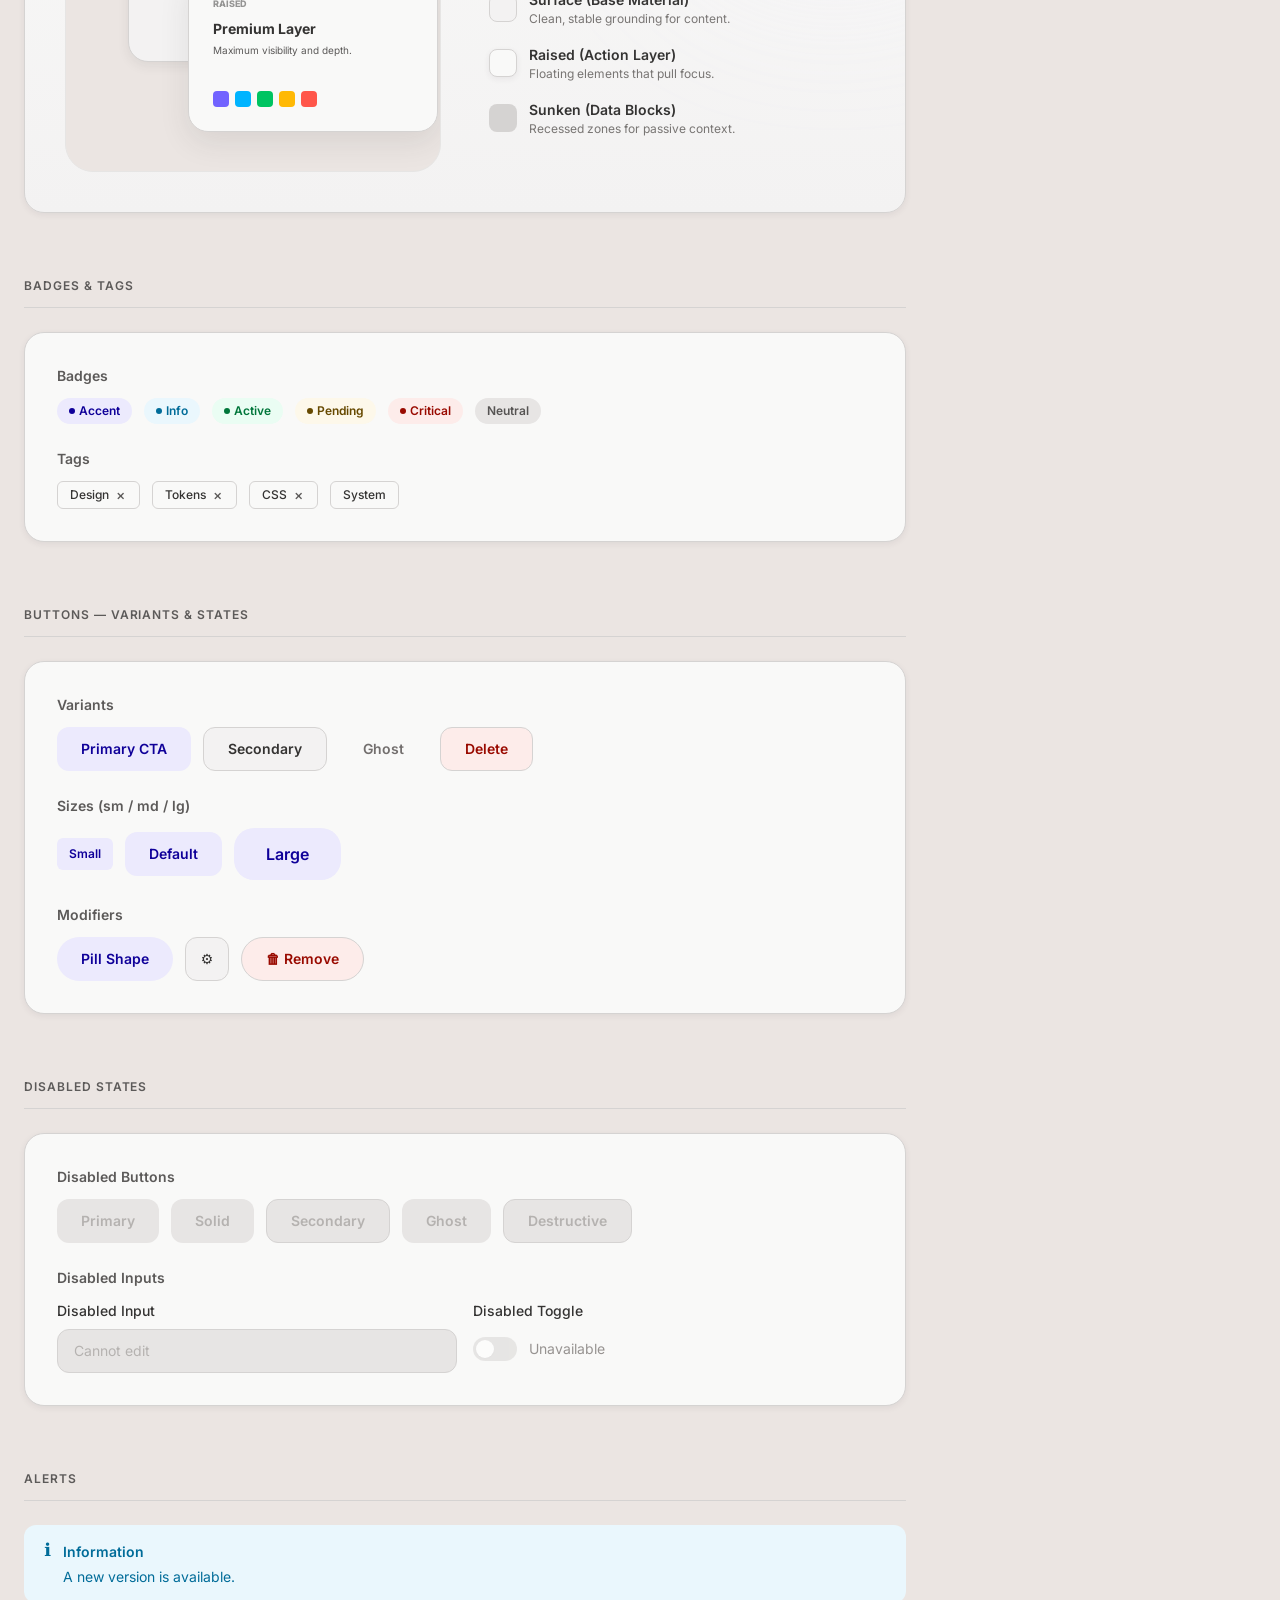
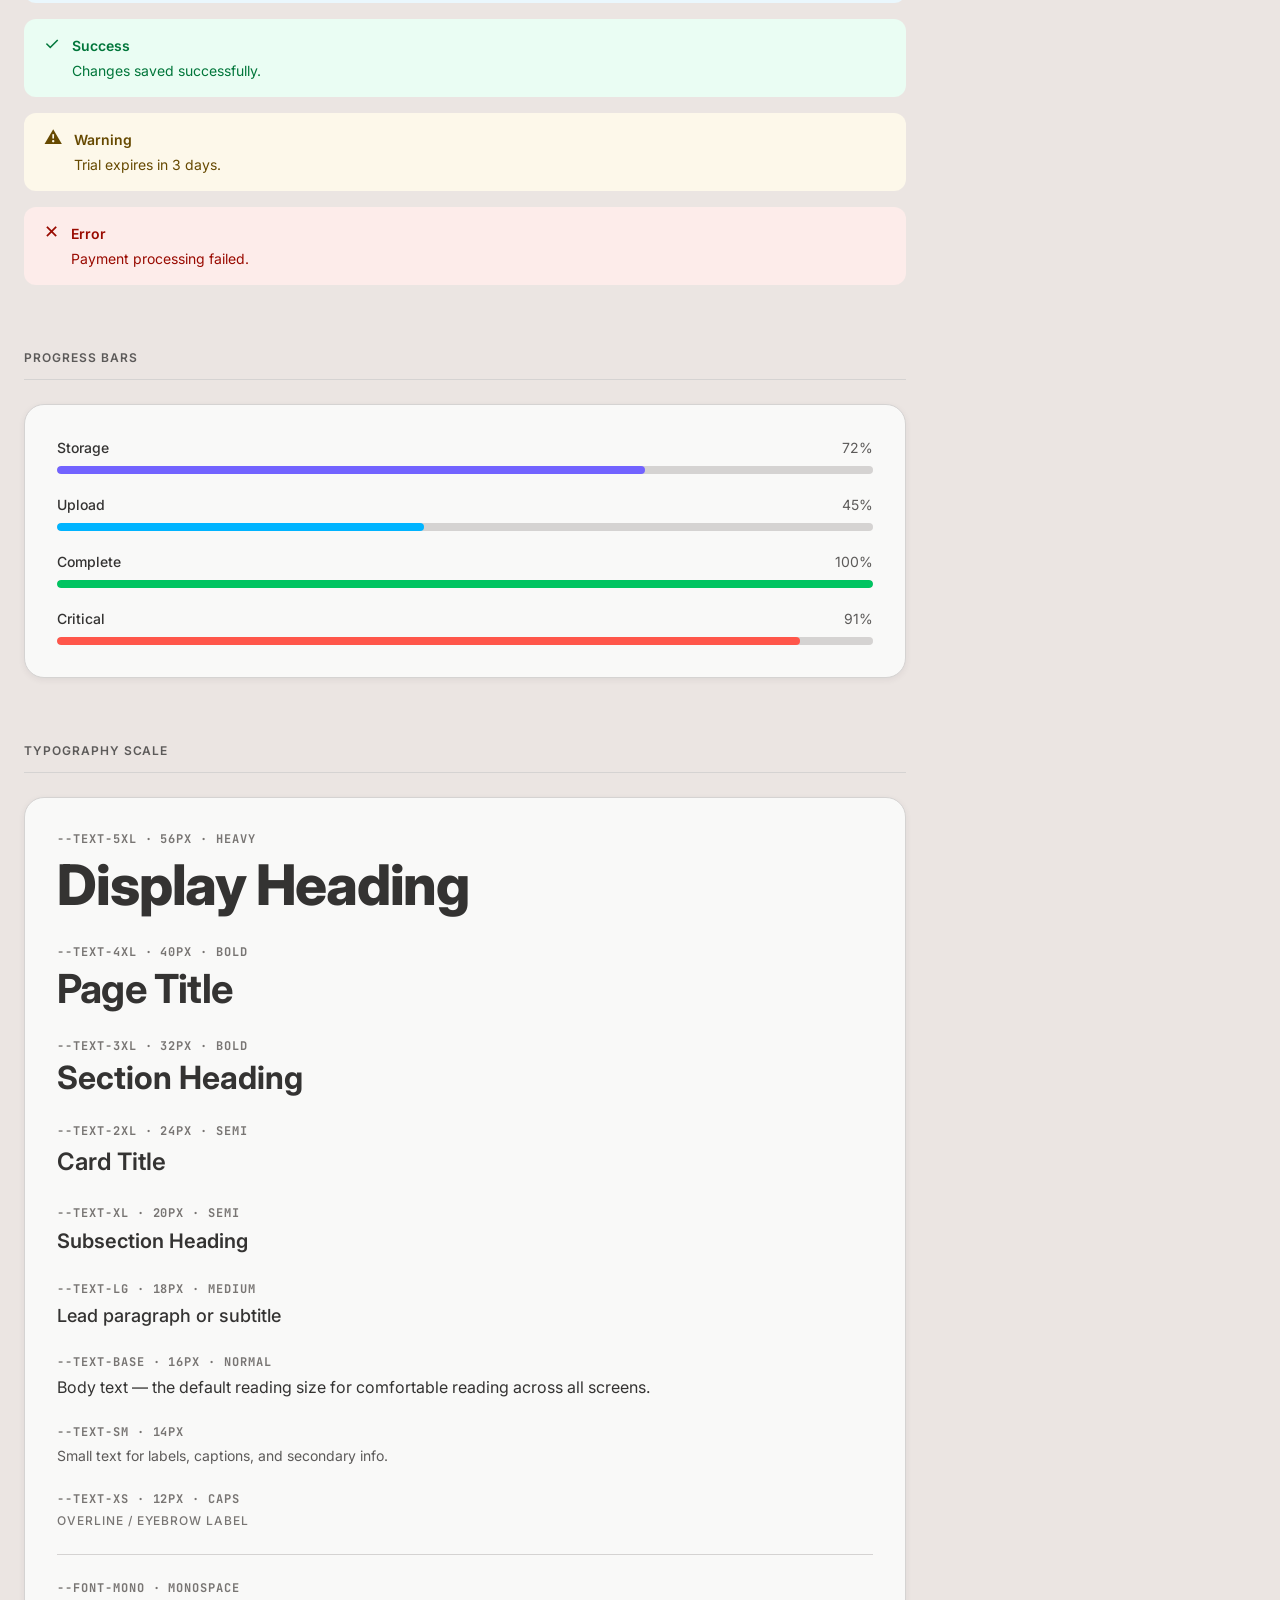
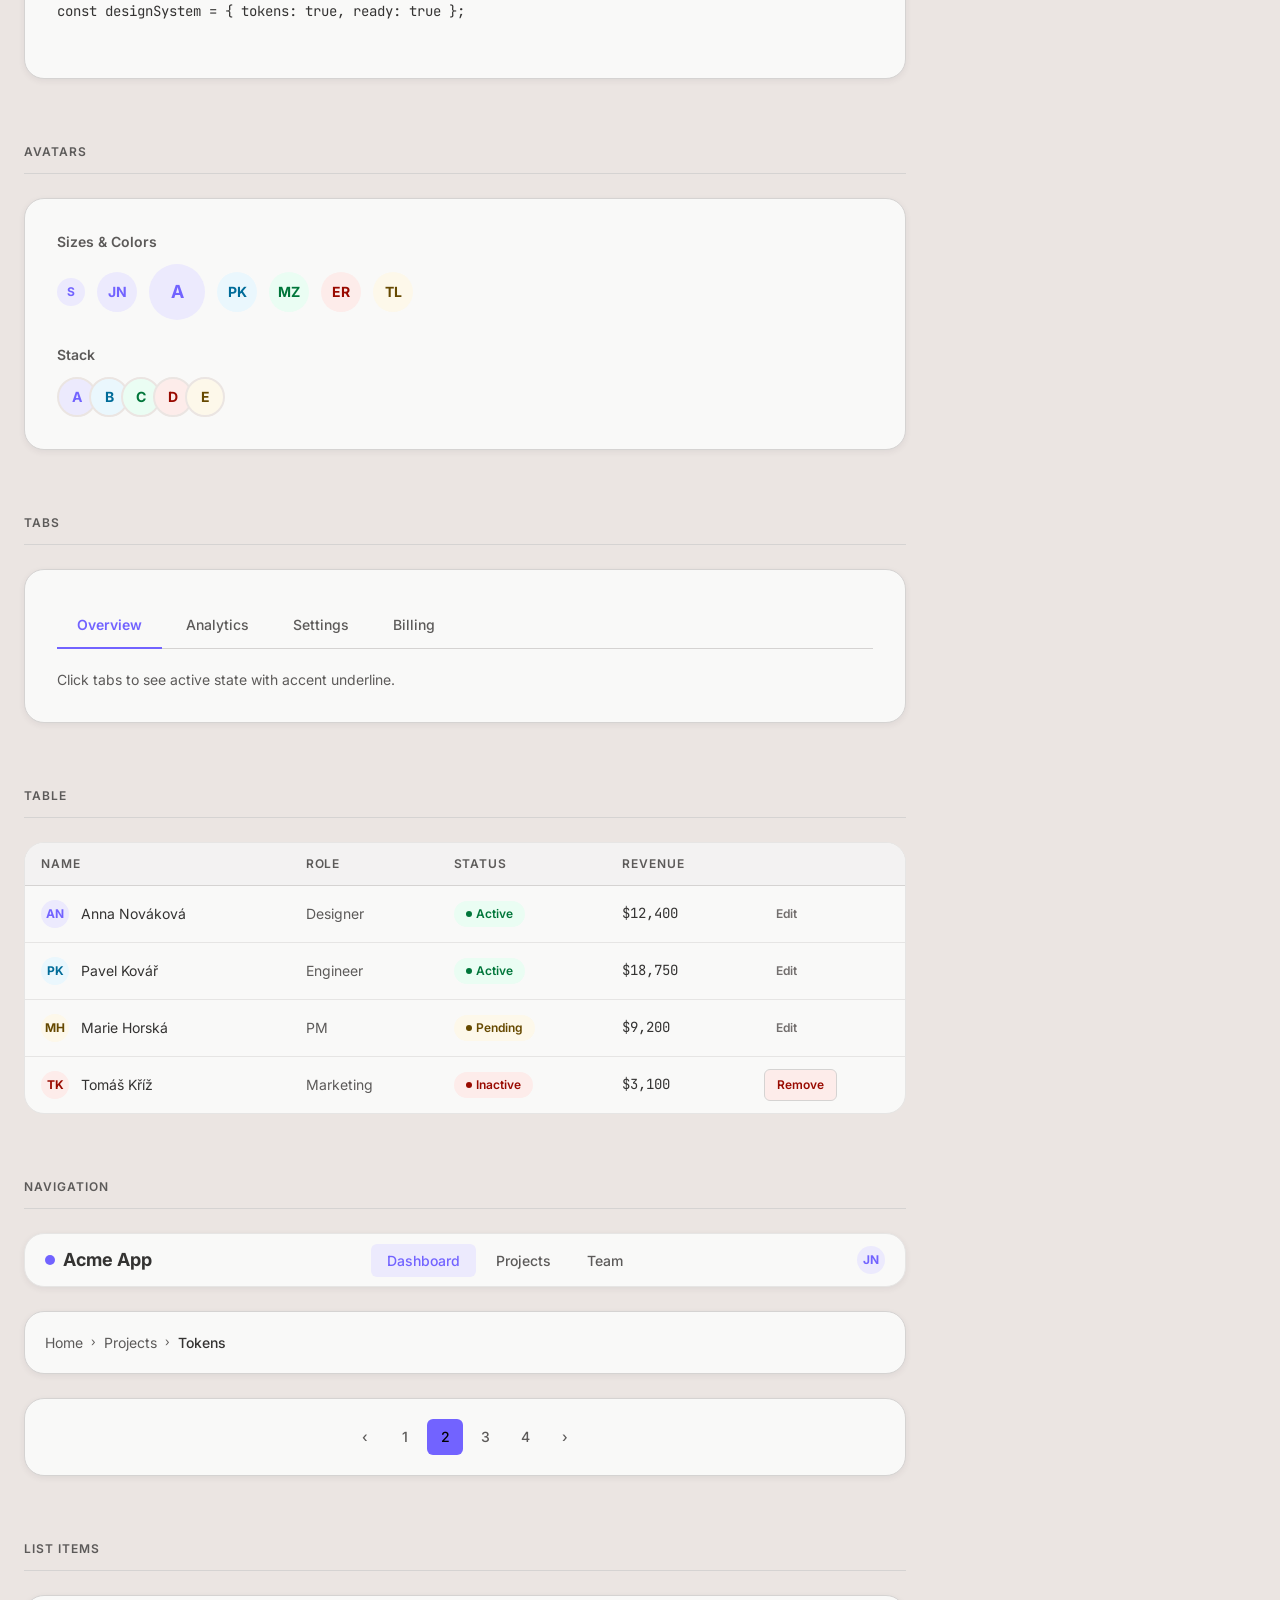
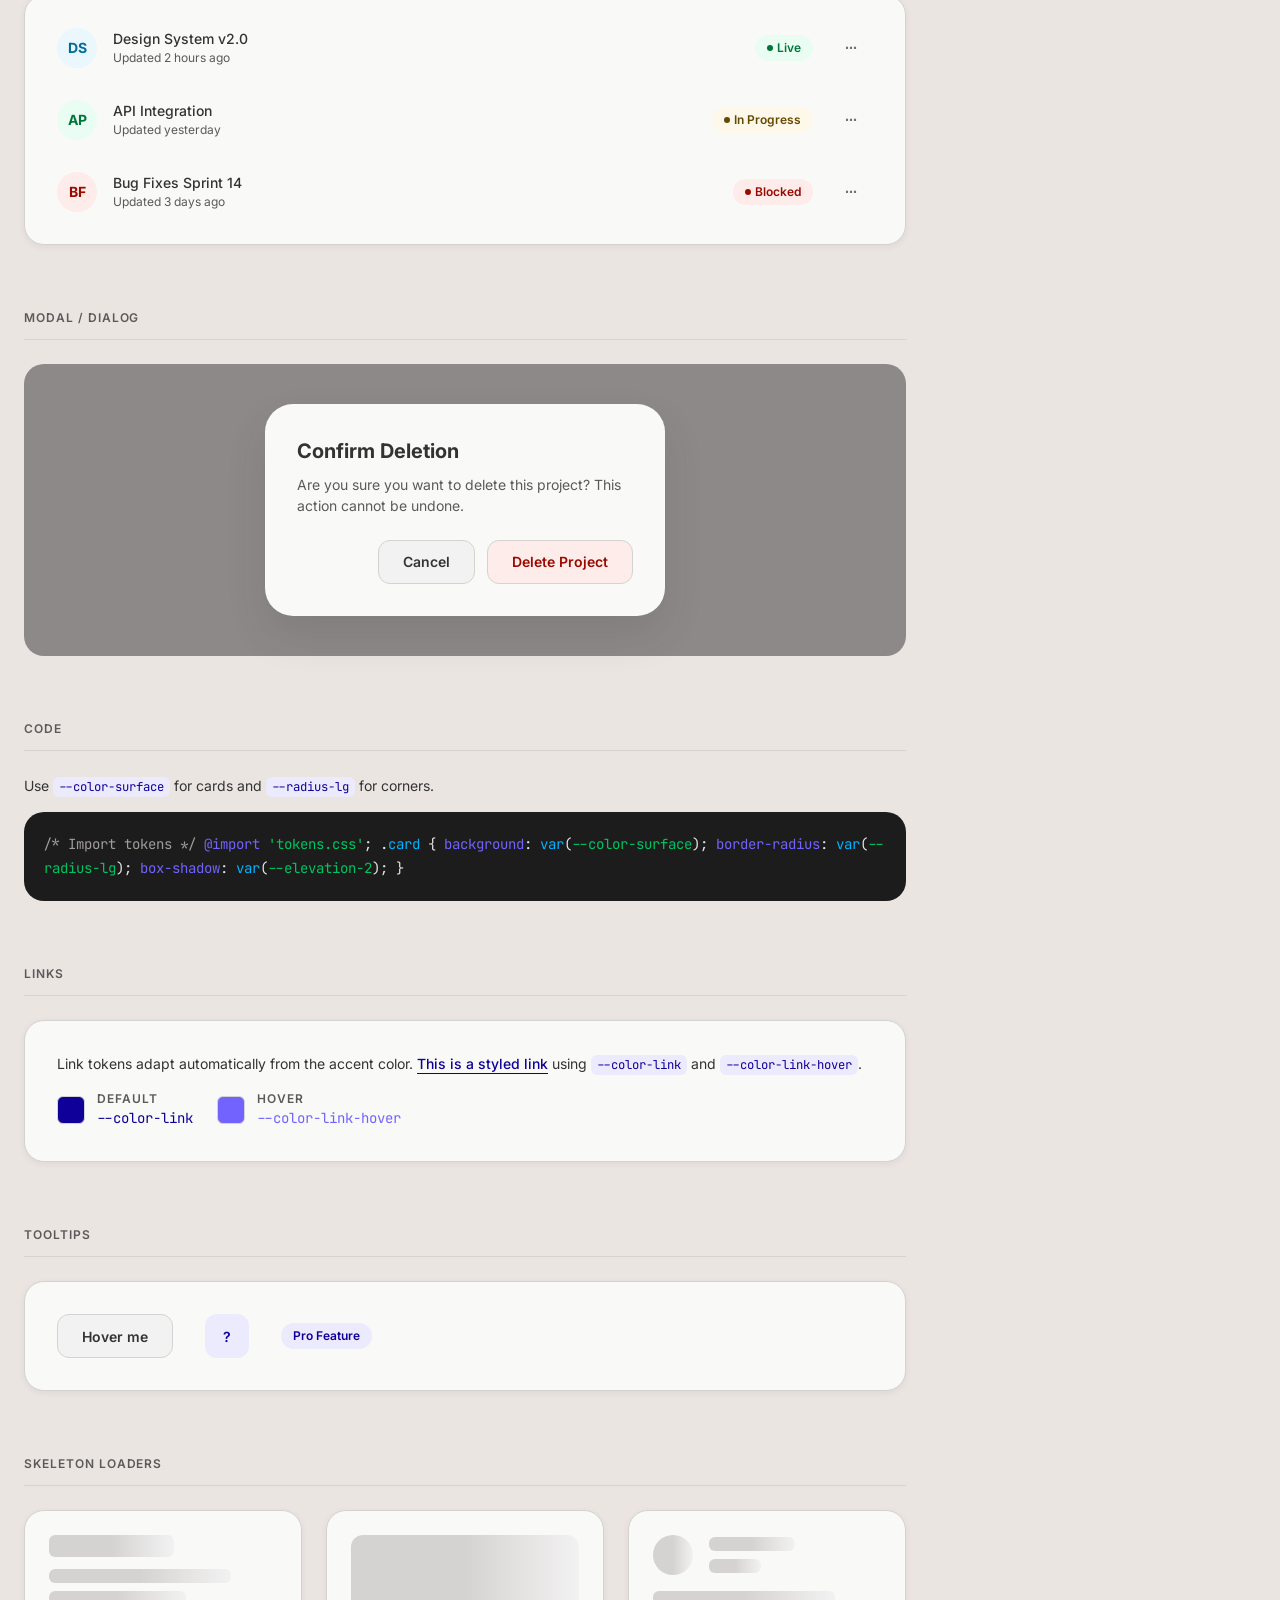
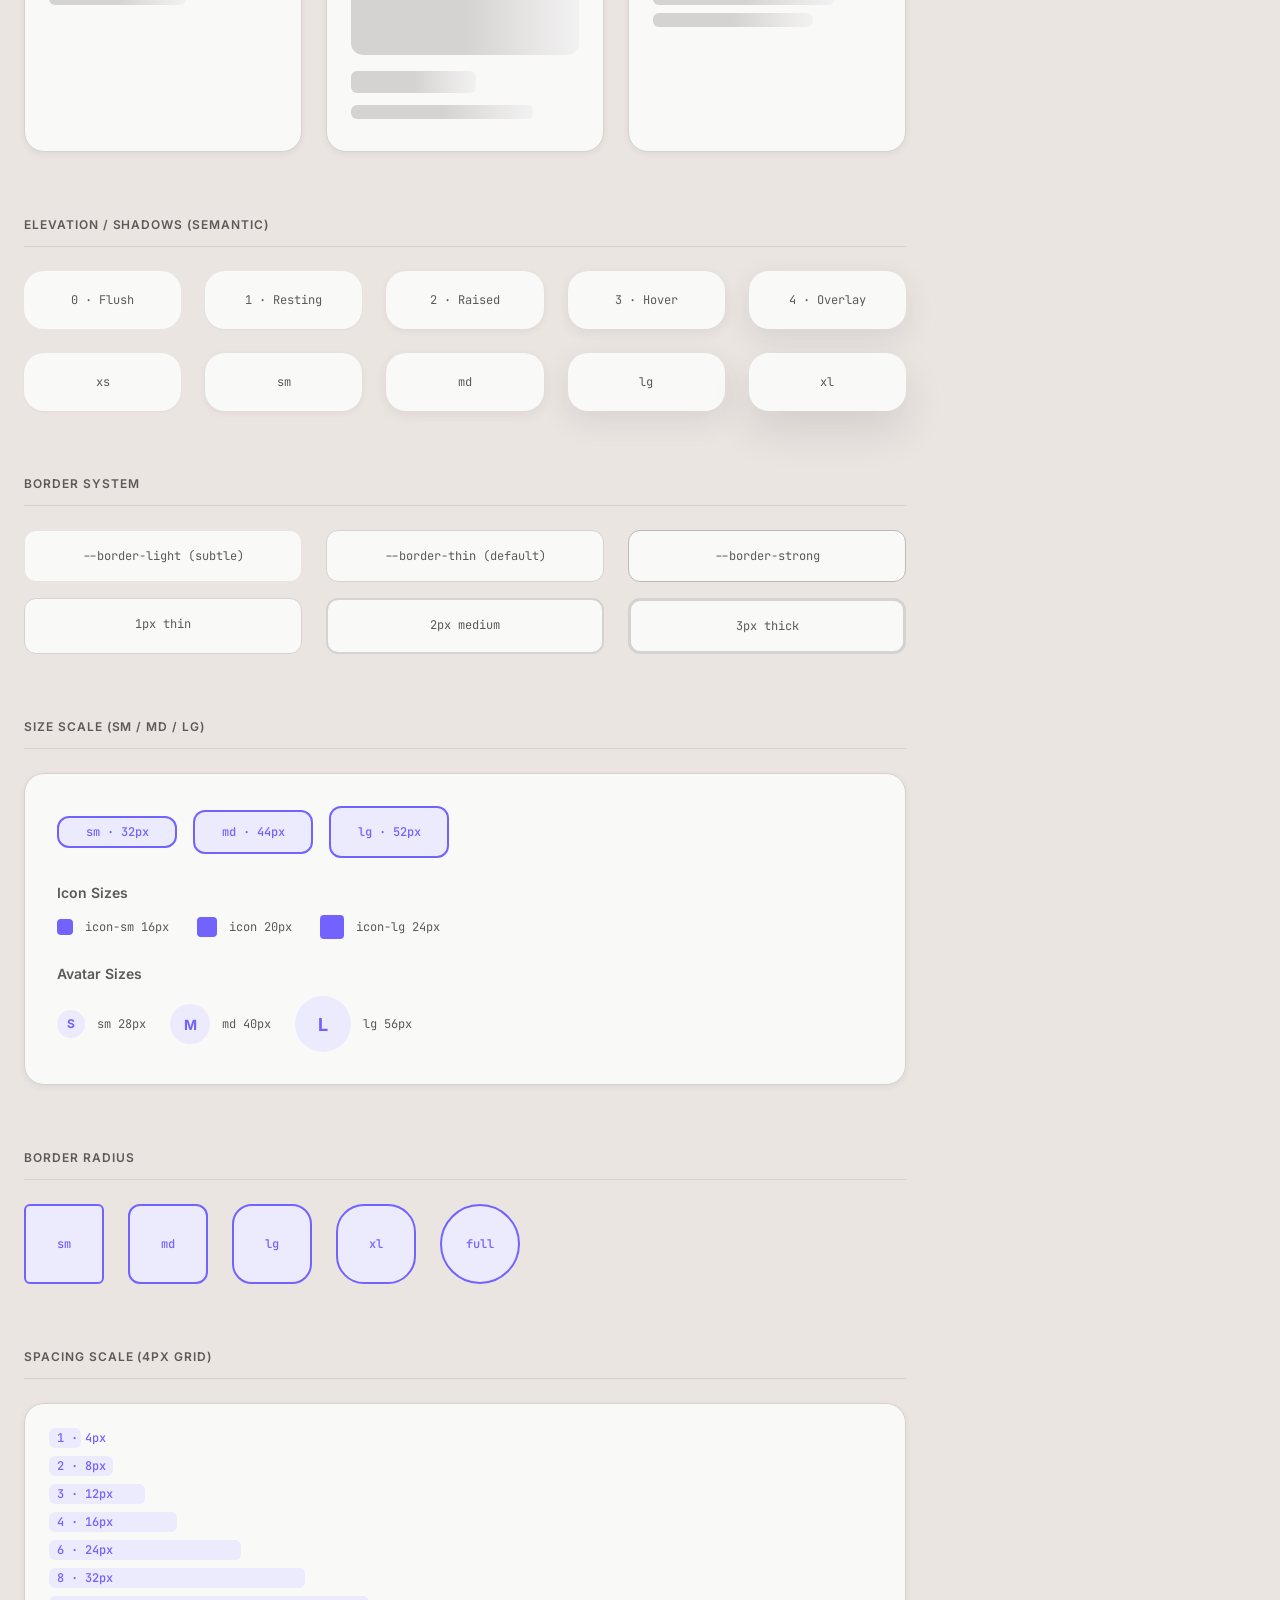
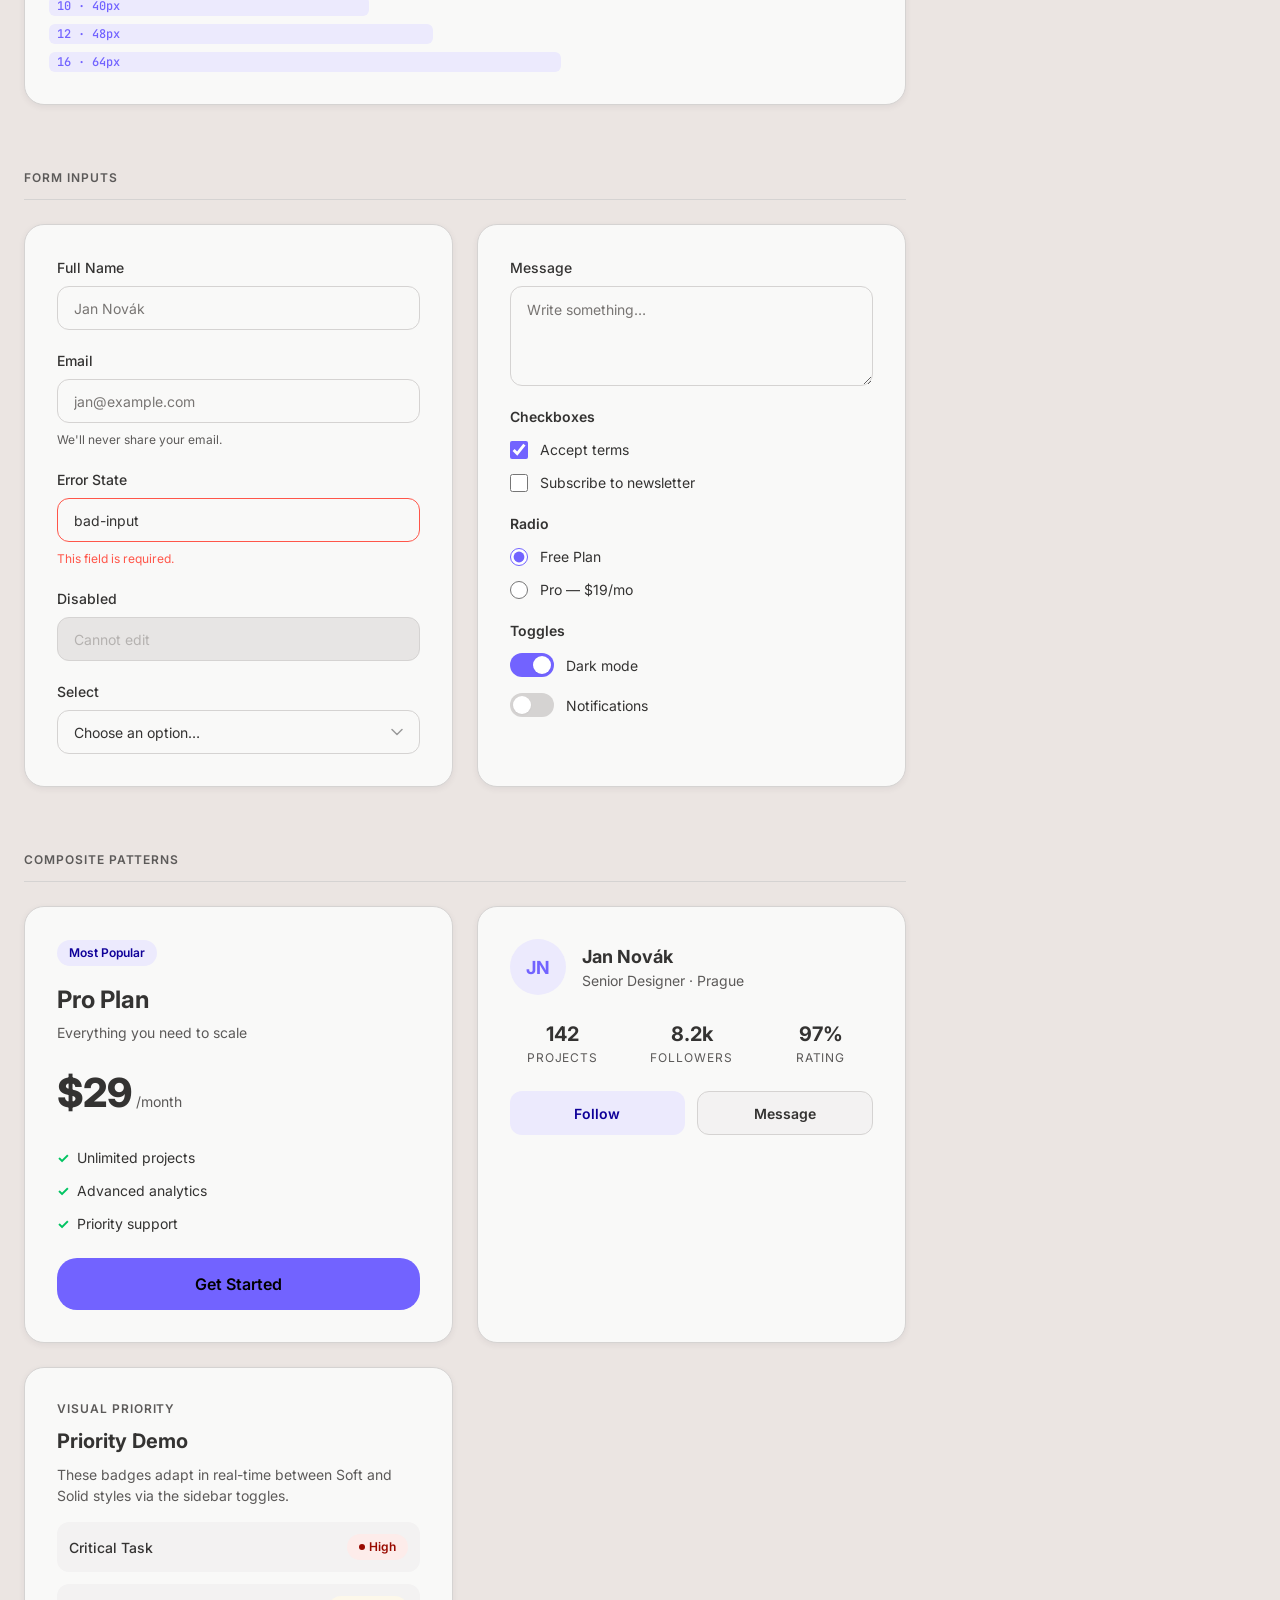
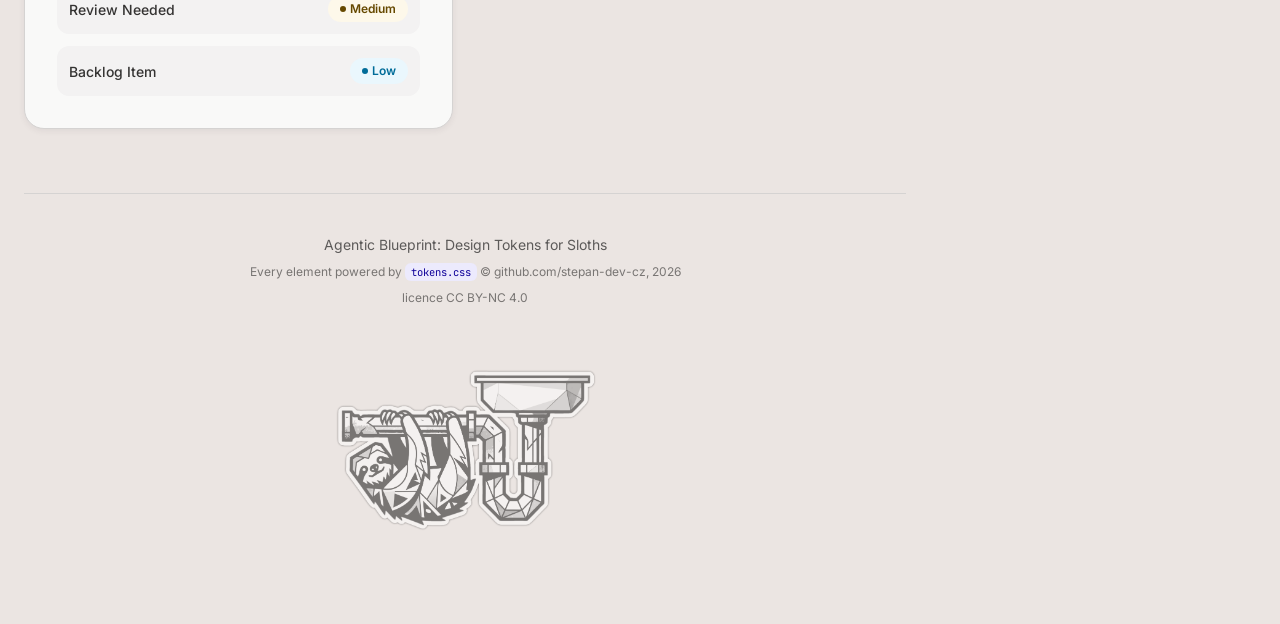
==== commit 81b22a68: "Add files via upload some improvements (links, export..)" ====
--- a/index.html
+++ b/index.html
@@ -675,7 +675,7 @@
             align-items: flex-end;
             justify-content: space-between;
             padding: var(--space-2) var(--space-3);
-            font-size: var(--text-md);
+            font-size: var(--text-base);
             font-family: var(--font-mono);
             font-weight: var(--weight-bold);
             transition: var(--transition-all);
@@ -2243,6 +2243,7 @@
             <a href="#section-lists" class="quick-nav__item">List Items</a>
             <a href="#section-modal" class="quick-nav__item">Modal / Dialog</a>
             <a href="#section-code" class="quick-nav__item">Code</a>
+            <a href="#section-links" class="quick-nav__item">Links</a>
             <a href="#section-tooltips" class="quick-nav__item">Tooltips</a>
             <a href="#section-skeleton" class="quick-nav__item">Skeletons</a>
             <a href="#section-elevation" class="quick-nav__item">Elevation</a>
@@ -2919,6 +2920,35 @@
                 </div>
             </section>
 
+            <!-- LINKS -->
+            <section class="ks-section" id="section-links">
+                <h2 class="ks-section__title">Links</h2>
+                <div class="card card--raised" style="padding: var(--space-8);">
+                    <p style="font-size: var(--text-sm); margin-bottom: var(--space-4);">
+                        Link tokens adapt automatically from the accent color.
+                        <a href="#" style="color: var(--color-link); font-weight: var(--weight-medium); transition: var(--transition-colors); border-bottom: 1px solid currentColor; padding-bottom: 1px;"
+                           onmouseover="this.style.color='var(--color-link-hover)'" onmouseout="this.style.color='var(--color-link)'">This is a styled link</a> using
+                        <code>--color-link</code> and <code>--color-link-hover</code>.
+                    </p>
+                    <div style="display: flex; gap: var(--space-6); flex-wrap: wrap; margin-top: var(--space-4);">
+                        <div style="display: flex; align-items: center; gap: var(--space-3);">
+                            <div style="width: 28px; height: 28px; border-radius: var(--radius-sm); background: var(--color-link); border: var(--border-thin);"></div>
+                            <div style="display: flex; flex-direction: column;">
+                                <span style="font-size: var(--text-xs); font-weight: var(--weight-semi); text-transform: uppercase; letter-spacing: var(--tracking-caps); color: var(--color-text-muted);">Default</span>
+                                <span style="font-size: var(--text-sm); font-family: var(--font-mono); color: var(--color-link);">--color-link</span>
+                            </div>
+                        </div>
+                        <div style="display: flex; align-items: center; gap: var(--space-3);">
+                            <div style="width: 28px; height: 28px; border-radius: var(--radius-sm); background: var(--color-link-hover); border: var(--border-thin);"></div>
+                            <div style="display: flex; flex-direction: column;">
+                                <span style="font-size: var(--text-xs); font-weight: var(--weight-semi); text-transform: uppercase; letter-spacing: var(--tracking-caps); color: var(--color-text-muted);">Hover</span>
+                                <span style="font-size: var(--text-sm); font-family: var(--font-mono); color: var(--color-link-hover);">--color-link-hover</span>
+                            </div>
+                        </div>
+                    </div>
+                </div>
+            </section>
+
             <!-- TOOLTIPS -->
             <section class="ks-section" id="section-tooltips">
                 <h2 class="ks-section__title">Tooltips</h2>
@@ -4085,6 +4115,14 @@
             root.style.setProperty('--focus-ring-inset', `inset 0 0 0 2px ${accent['500']}`);
             root.style.setProperty('--focus-ring-error', `0 0 0 2px ${cfg.red}`);
 
+            // 11b. Link colors
+            root.style.setProperty('--color-link', accent['700']);
+            root.style.setProperty('--color-link-hover', accent['500']);
+
+            // 11c. Accent semantic shortcut
+            root.style.setProperty('--color-accent', accent['500']);
+            root.style.setProperty('--color-accent-soft', accent['100']);
+
             // 12. Status Semantic Variants
             const statusMap = { accent: cfg.accent, red: cfg.red, green: cfg.green, blue: cfg.blue, yellow: cfg.yellow };
             const semanticMap = { accent: 'accent', red: 'error', green: 'success', blue: 'info', yellow: 'warning' };
@@ -4524,10 +4562,18 @@
             }
 
             // Derive text hierarchy using contrast-aware utility
-            const textVariants = generateTextVariants(eTextColor, cfg.pageBg, eSurface);
+            const textVariants = generateTextVariants(eTextColor, cfg.pageBg, eSurface, eSurfaceRaised);
             const eMuted = textVariants.muted;
             const eSubtle = textVariants.subtle;
             const eDisabledFg = textVariants.disabled;
+
+            // Derived raised-alpha for glassmorphism
+            const { r: raR, g: raG, b: raB } = hexToRgb(eSurfaceRaised);
+            const raisedAlpha = `rgba(${raR}, ${raG}, ${raB}, 0.88)`;
+
+            // Link colors
+            const linkColor = a['700'];
+            const linkHover = a['500'];
 
             // Contrast helper for export (matches live getBestCompliantFG logic)
             const getExportFG = (bg, pref) => getBestCompliantFG(bg, pref, n);
@@ -4552,6 +4598,8 @@
                     statusTokens += `  --color-${semantic}-soft:    var(--${cssVar}-100);\n`;
                 } else {
                     statusTokens += `  /* Accent (brand status) */\n`;
+                    statusTokens += `  --color-accent:         var(--accent-500);\n`;
+                    statusTokens += `  --color-accent-soft:    var(--accent-100);\n`;
                 }
                 const style = eStatusStyle[key];
                 const bg = style === 'solid' ? `var(--${cssVar}-500)` : `var(--${cssVar}-100)`;
@@ -4641,10 +4689,11 @@
      ========================================================== */
 
   /* Surfaces */
-  --color-page-bg:        ${cfg.pageBg};
-  --color-surface:        ${eSurface};
-  --color-surface-raised: ${eSurfaceRaised};
-  --color-surface-sunken: var(--gray-${dark ? '50' : '300'});
+  --color-page-bg:              ${cfg.pageBg};
+  --color-surface:              ${eSurface};
+  --color-surface-raised:       ${eSurfaceRaised};
+  --color-surface-raised-alpha: ${raisedAlpha};
+  --color-surface-sunken:       var(--gray-${dark ? '50' : '300'});
   --color-overlay:        ${dark ? 'rgba(0,0,0,0.6)' : 'rgba(28,26,27,0.45)'};
 
   /* Text hierarchy: text > muted > subtle > disabled */
@@ -4653,6 +4702,10 @@
   --color-text-subtle:   ${eSubtle};
   --color-text-disabled: ${eDisabledFg};
   --color-text-invert:   var(--gray-50);
+
+  /* Links */
+  --color-link:          ${linkColor};
+  --color-link-hover:    ${linkHover};
 
   /* Borders: light < default < strong */
   --color-border:        ${eBorderColor};
@@ -4686,7 +4739,7 @@
 
   /* Destructive — default / hover / active / disabled */
   --destructive-bg:           var(--red-100);
-  --destructive-fg:           var(--red-500);
+  --destructive-fg:           var(--red-100-fg);
   --destructive-hover-bg:     var(--red-500);
   --destructive-hover-fg:     var(--red-500-fg);
   --destructive-active-bg:    var(--red-700);
@@ -4731,6 +4784,7 @@
 
   --text-xs:      0.75rem;
   --text-sm:      0.875rem;
+  --text-md:      1rem;
   --text-base:    1rem;
   --text-lg:      1.125rem;
   --text-xl:      1.25rem;
@@ -4771,6 +4825,8 @@
   --space-12: 48px;
   --space-16: 64px;
   --space-20: 80px;
+  --space-24: 96px;
+  --space-32: 128px;
 
   /* ==========================================================
      8. GEOMETRY
@@ -4783,9 +4839,9 @@
   --radius-full: 999px;
 
   /* Border widths */
-  --border-width-thin:   ${cfg.borderWidth}px;
-  --border-width-medium: ${cfg.borderWidth * 2}px;
-  --border-width-thick:  ${cfg.borderWidth * 3}px;
+  --border-width-thin:   ${Math.max(cfg.borderWidth, 0)}px;
+  --border-width-medium: ${Math.max(Math.round(cfg.borderWidth * 2), 0)}px;
+  --border-width-thick:  ${Math.max(Math.round(cfg.borderWidth * 3), 0)}px;
 
   /* Composed borders */
   --border-thin:   ${cfg.borderWidth ? cfg.borderWidth + 'px solid var(--color-border)' : 'none'};
--- a/tokens.css
+++ b/tokens.css
@@ -1,5 +1,6 @@
 /* ============================================================
    tokens.css — Generated by Agentic Blueprint v3.1
+   WCAG Engine: ENABLED (AA Compliant)
    ============================================================
    Production-ready design token system.
    
@@ -78,10 +79,11 @@
      ========================================================== */
 
   /* Surfaces */
-  --color-page-bg:        #EBE5E2;
-  --color-surface:        #f3f2f2;
-  --color-surface-raised: #f9f9f8;
-  --color-surface-sunken: var(--gray-300);
+  --color-page-bg:              #EBE5E2;
+  --color-surface:              #f3f2f2;
+  --color-surface-raised:       #f9f9f8;
+  --color-surface-raised-alpha: rgba(249, 249, 248, 0.88);
+  --color-surface-sunken:       var(--gray-300);
   --color-overlay:        rgba(28,26,27,0.45);
 
   /* Text hierarchy: text > muted > subtle > disabled */
@@ -90,6 +92,10 @@
   --color-text-subtle:   #787573;
   --color-text-disabled: #979391;
   --color-text-invert:   var(--gray-50);
+
+  /* Links */
+  --color-link:          #0f0099;
+  --color-link-hover:    #7263FF;
 
   /* Borders: light < default < strong */
   --color-border:        #d5d3d2;
@@ -123,7 +129,7 @@
 
   /* Destructive — default / hover / active / disabled */
   --destructive-bg:           var(--red-100);
-  --destructive-fg:           var(--red-500);
+  --destructive-fg:           var(--red-100-fg);
   --destructive-hover-bg:     var(--red-500);
   --destructive-hover-fg:     var(--red-500-fg);
   --destructive-active-bg:    var(--red-700);
@@ -149,6 +155,8 @@
      ========================================================== */
 
   /* Accent (brand status) */
+  --color-accent:         var(--accent-500);
+  --color-accent-soft:    var(--accent-100);
   --status-accent-bg: var(--accent-100)    ;
   --status-accent-fg: var(--accent-100-fg) ;
 
@@ -198,6 +206,7 @@
 
   --text-xs:      0.75rem;
   --text-sm:      0.875rem;
+  --text-md:      1rem;
   --text-base:    1rem;
   --text-lg:      1.125rem;
   --text-xl:      1.25rem;
@@ -238,6 +247,8 @@
   --space-12: 48px;
   --space-16: 64px;
   --space-20: 80px;
+  --space-24: 96px;
+  --space-32: 128px;
 
   /* ==========================================================
      8. GEOMETRY
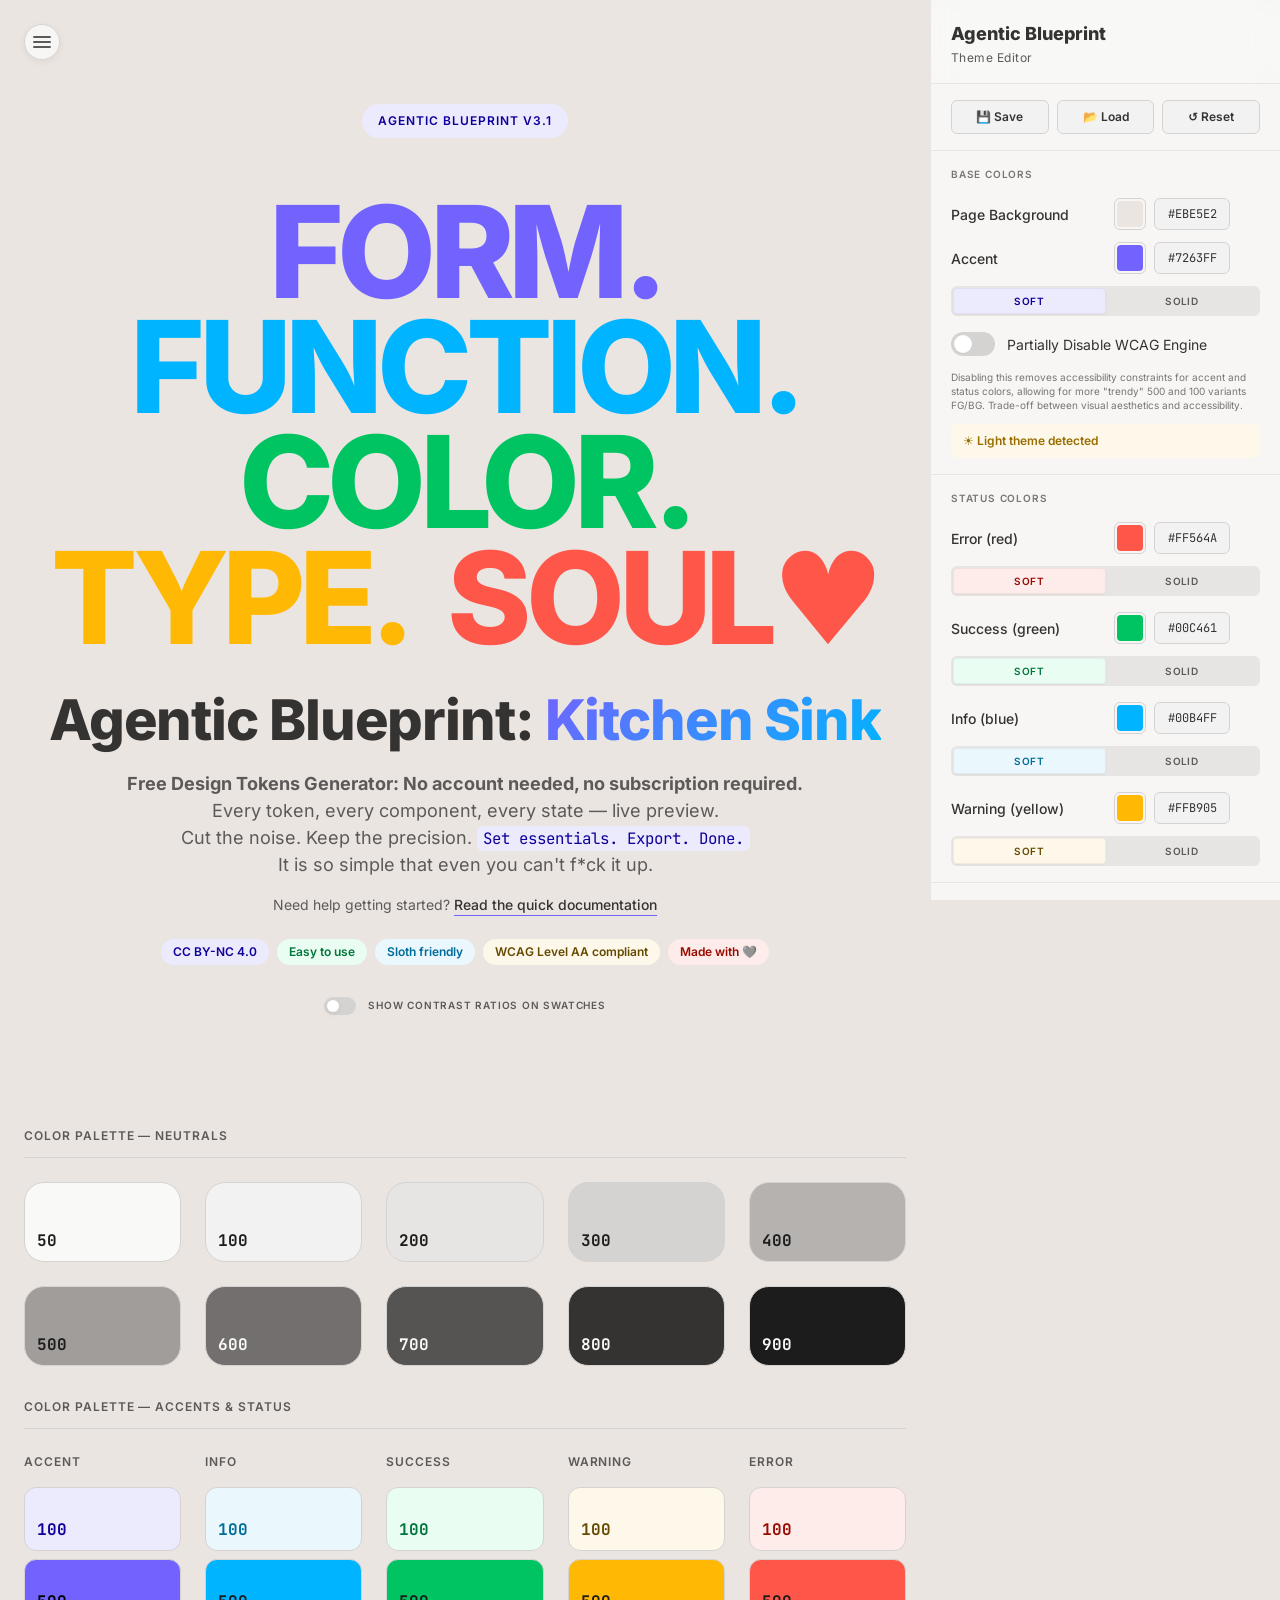
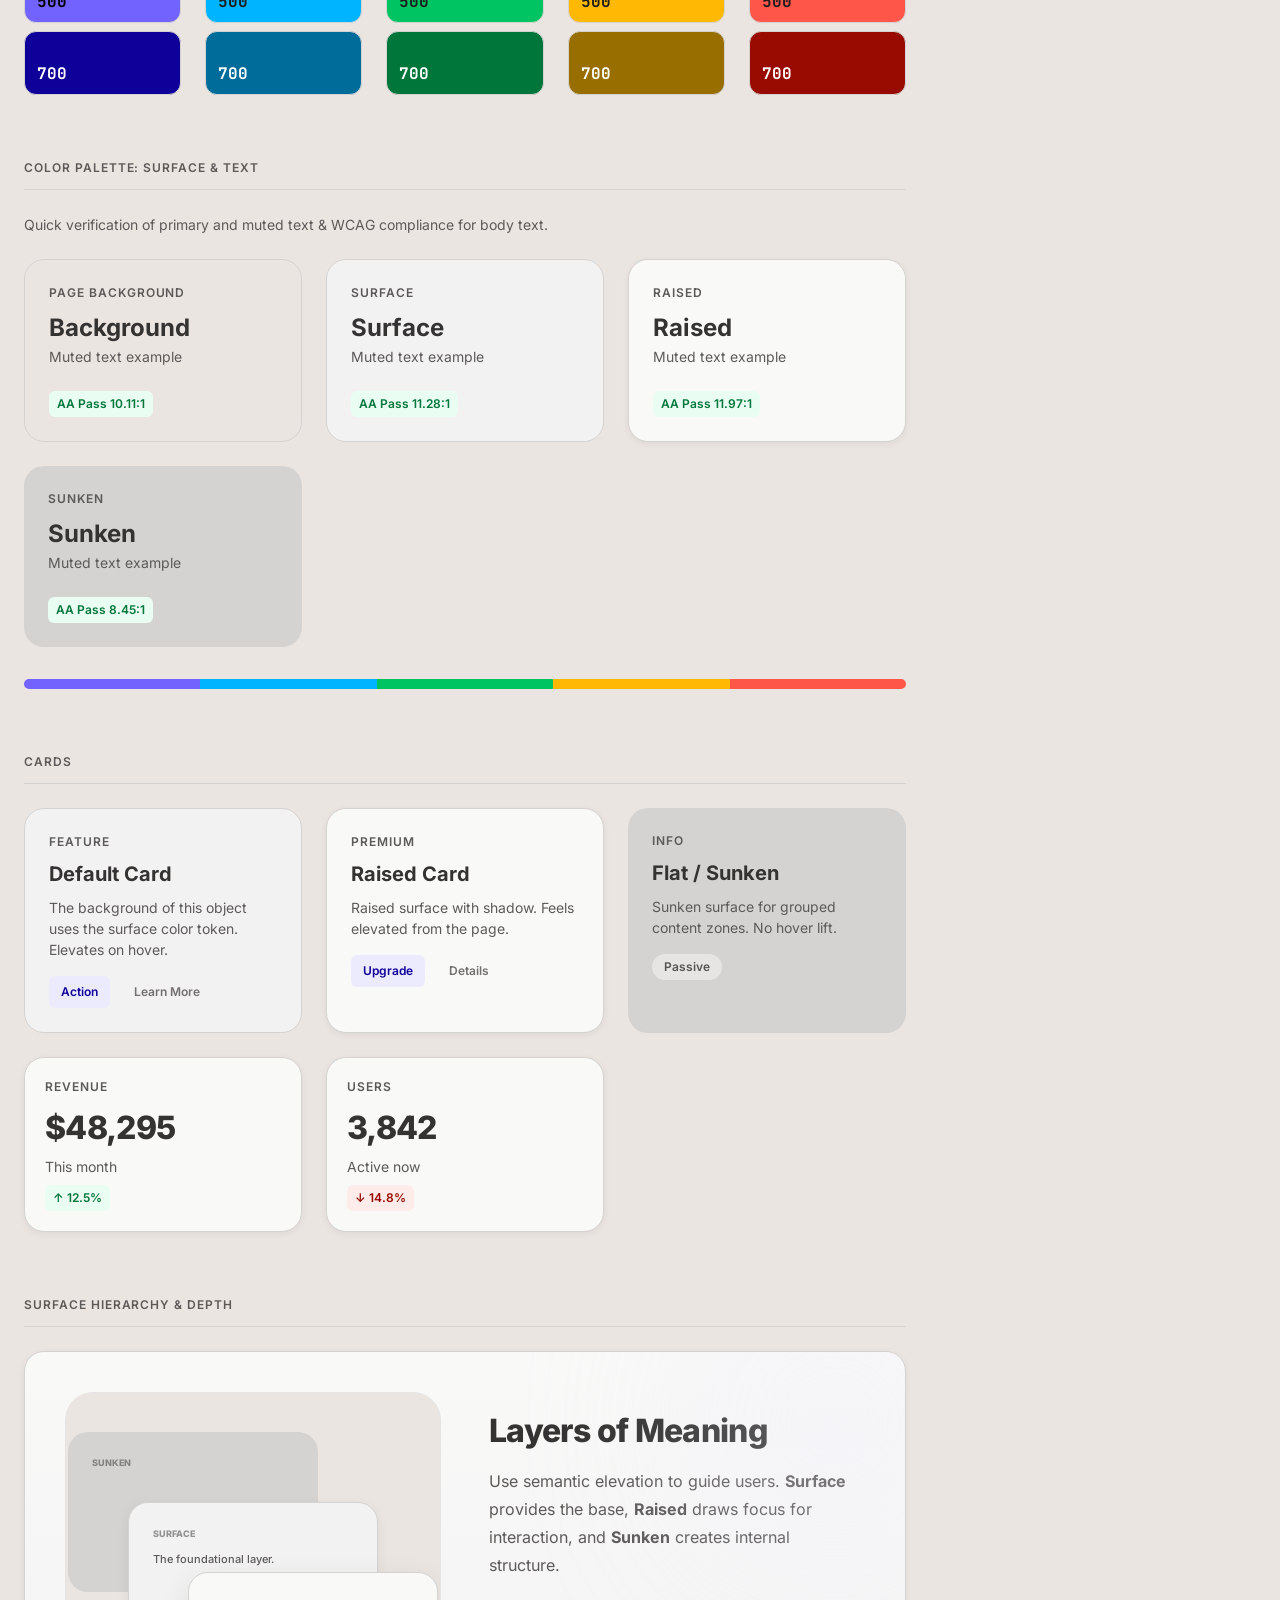
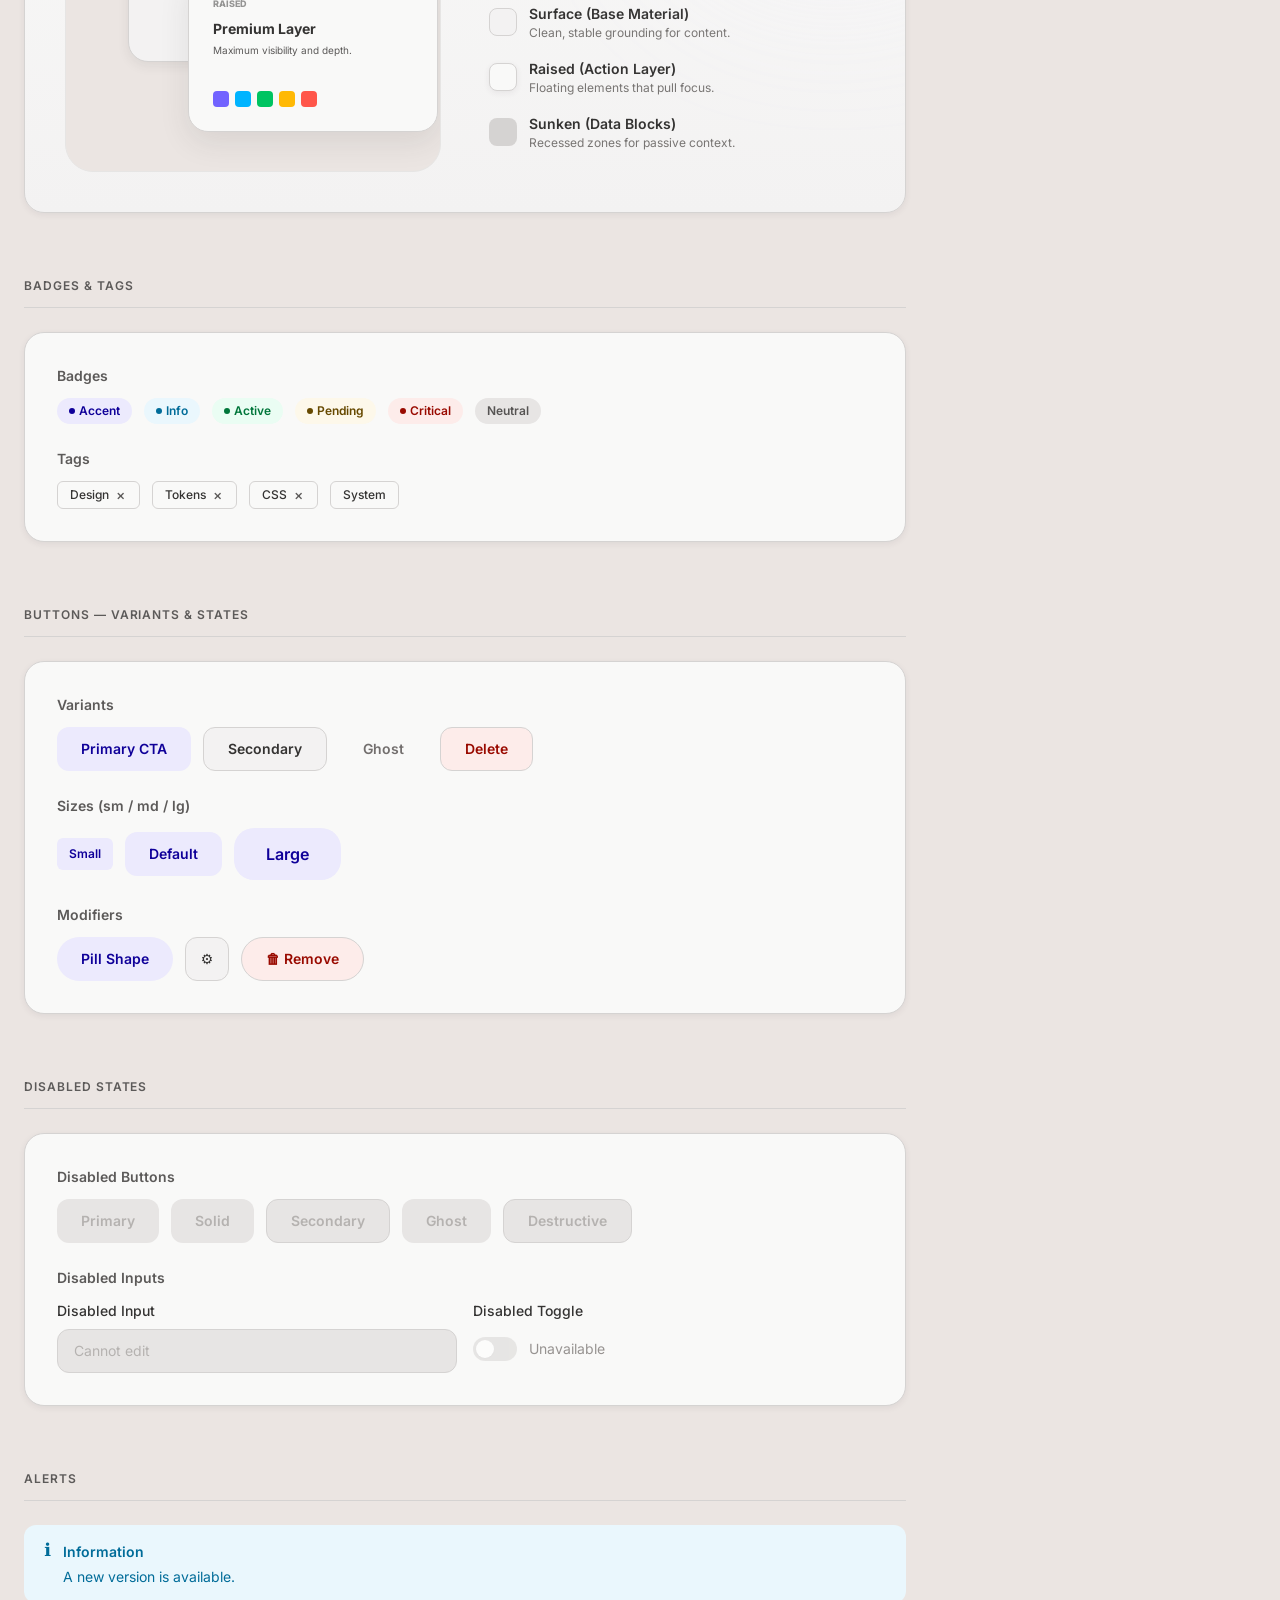
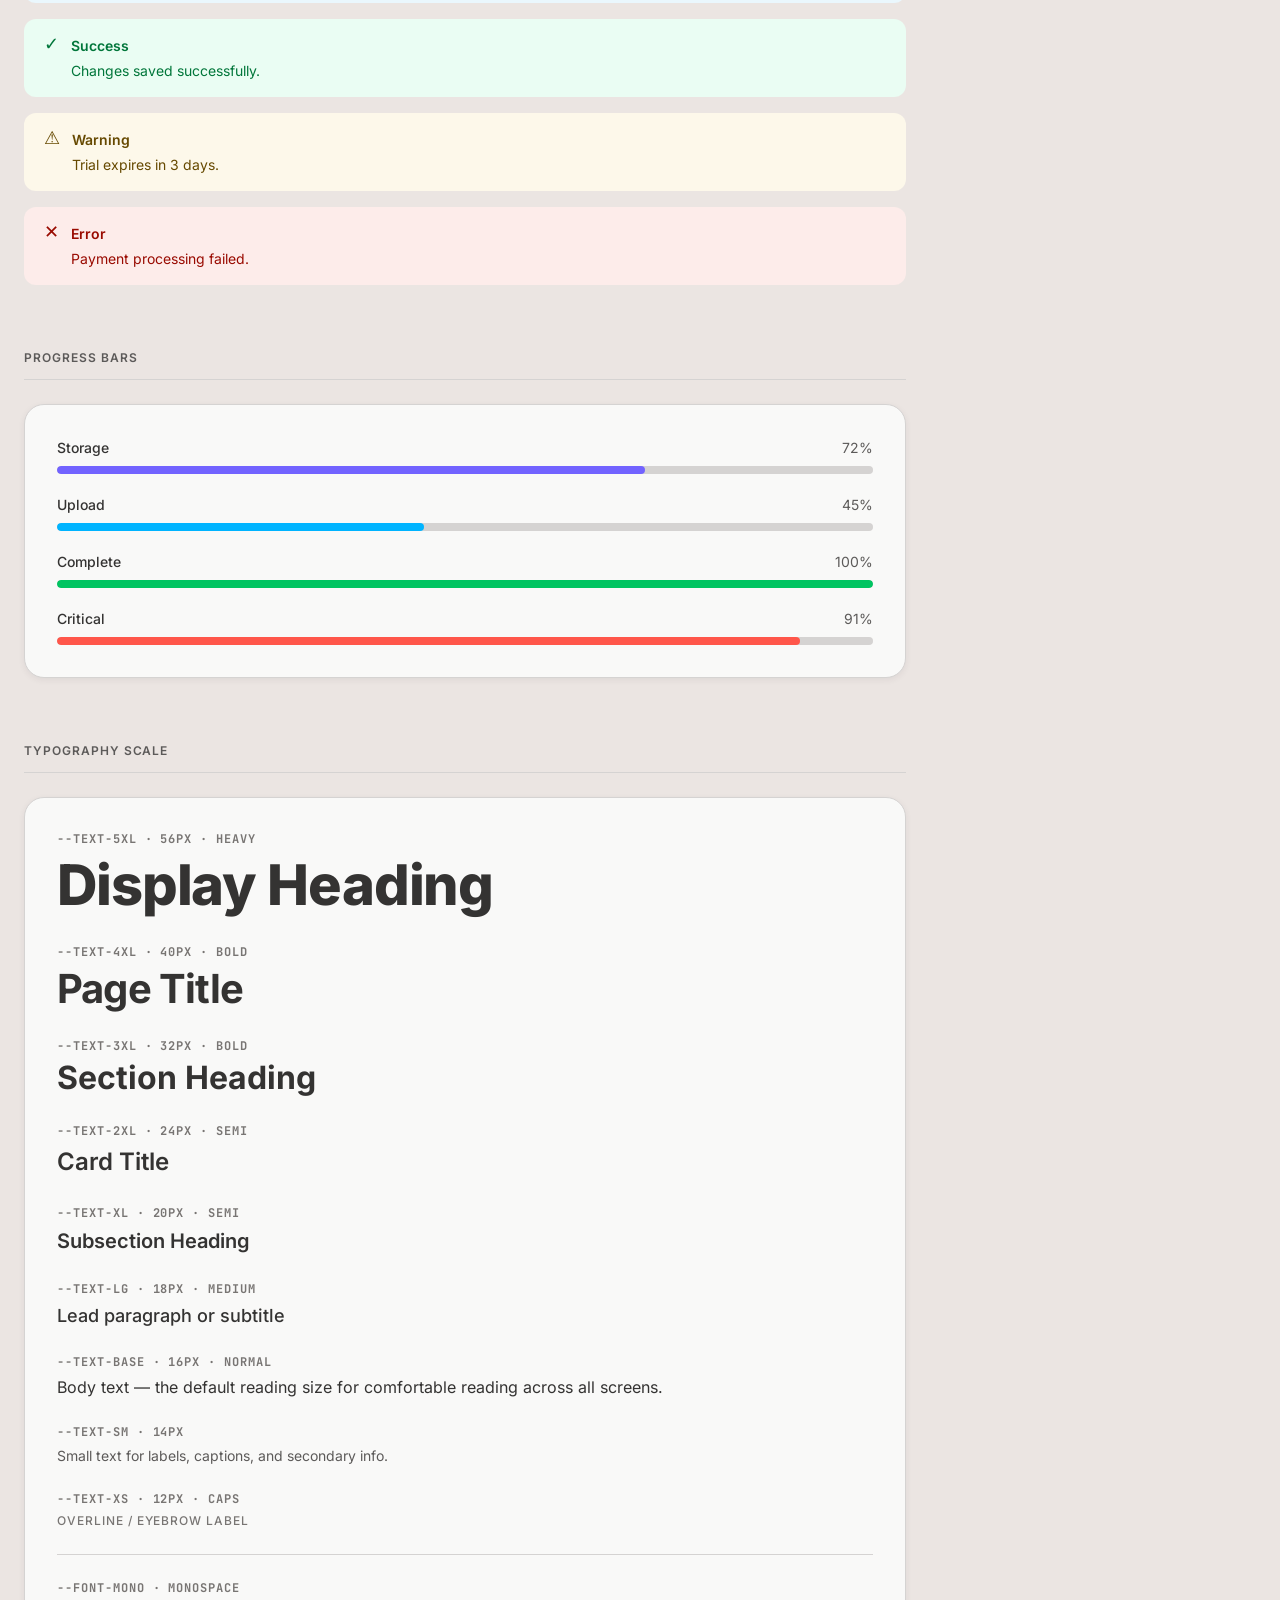
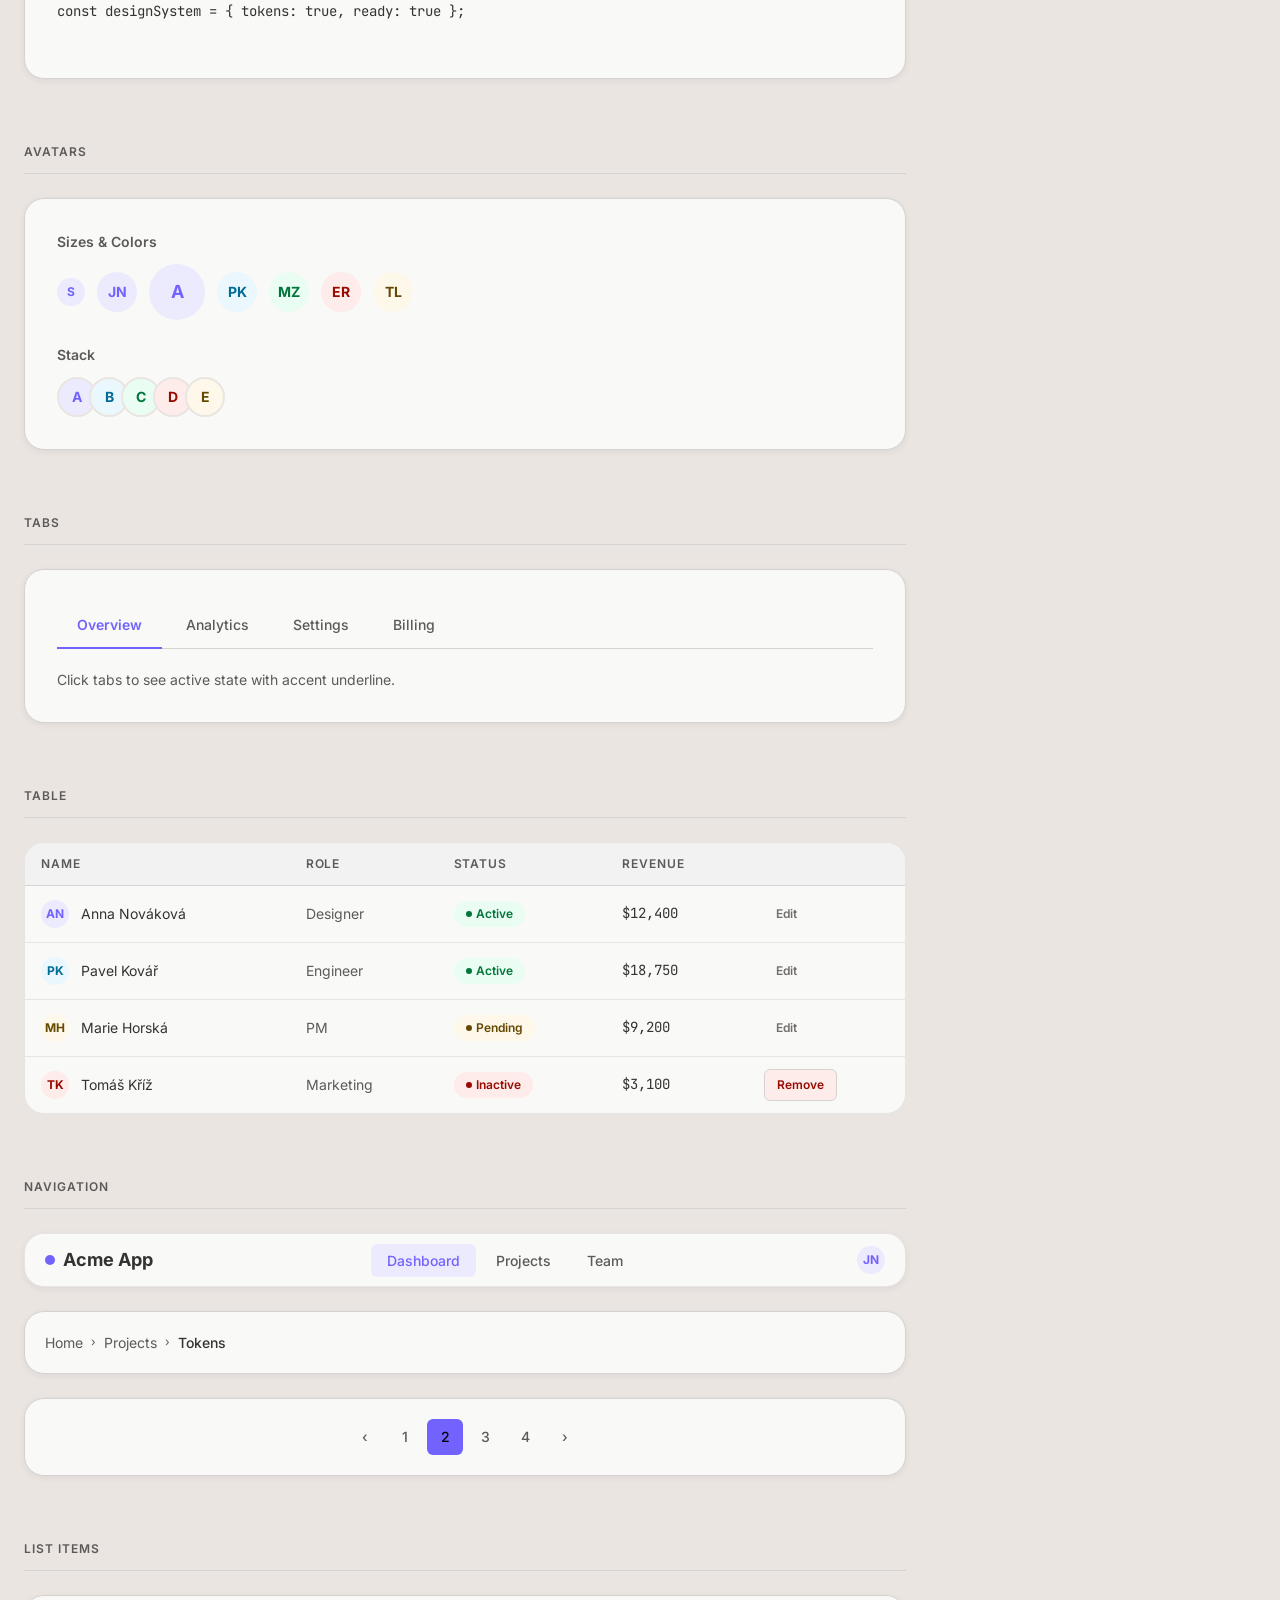
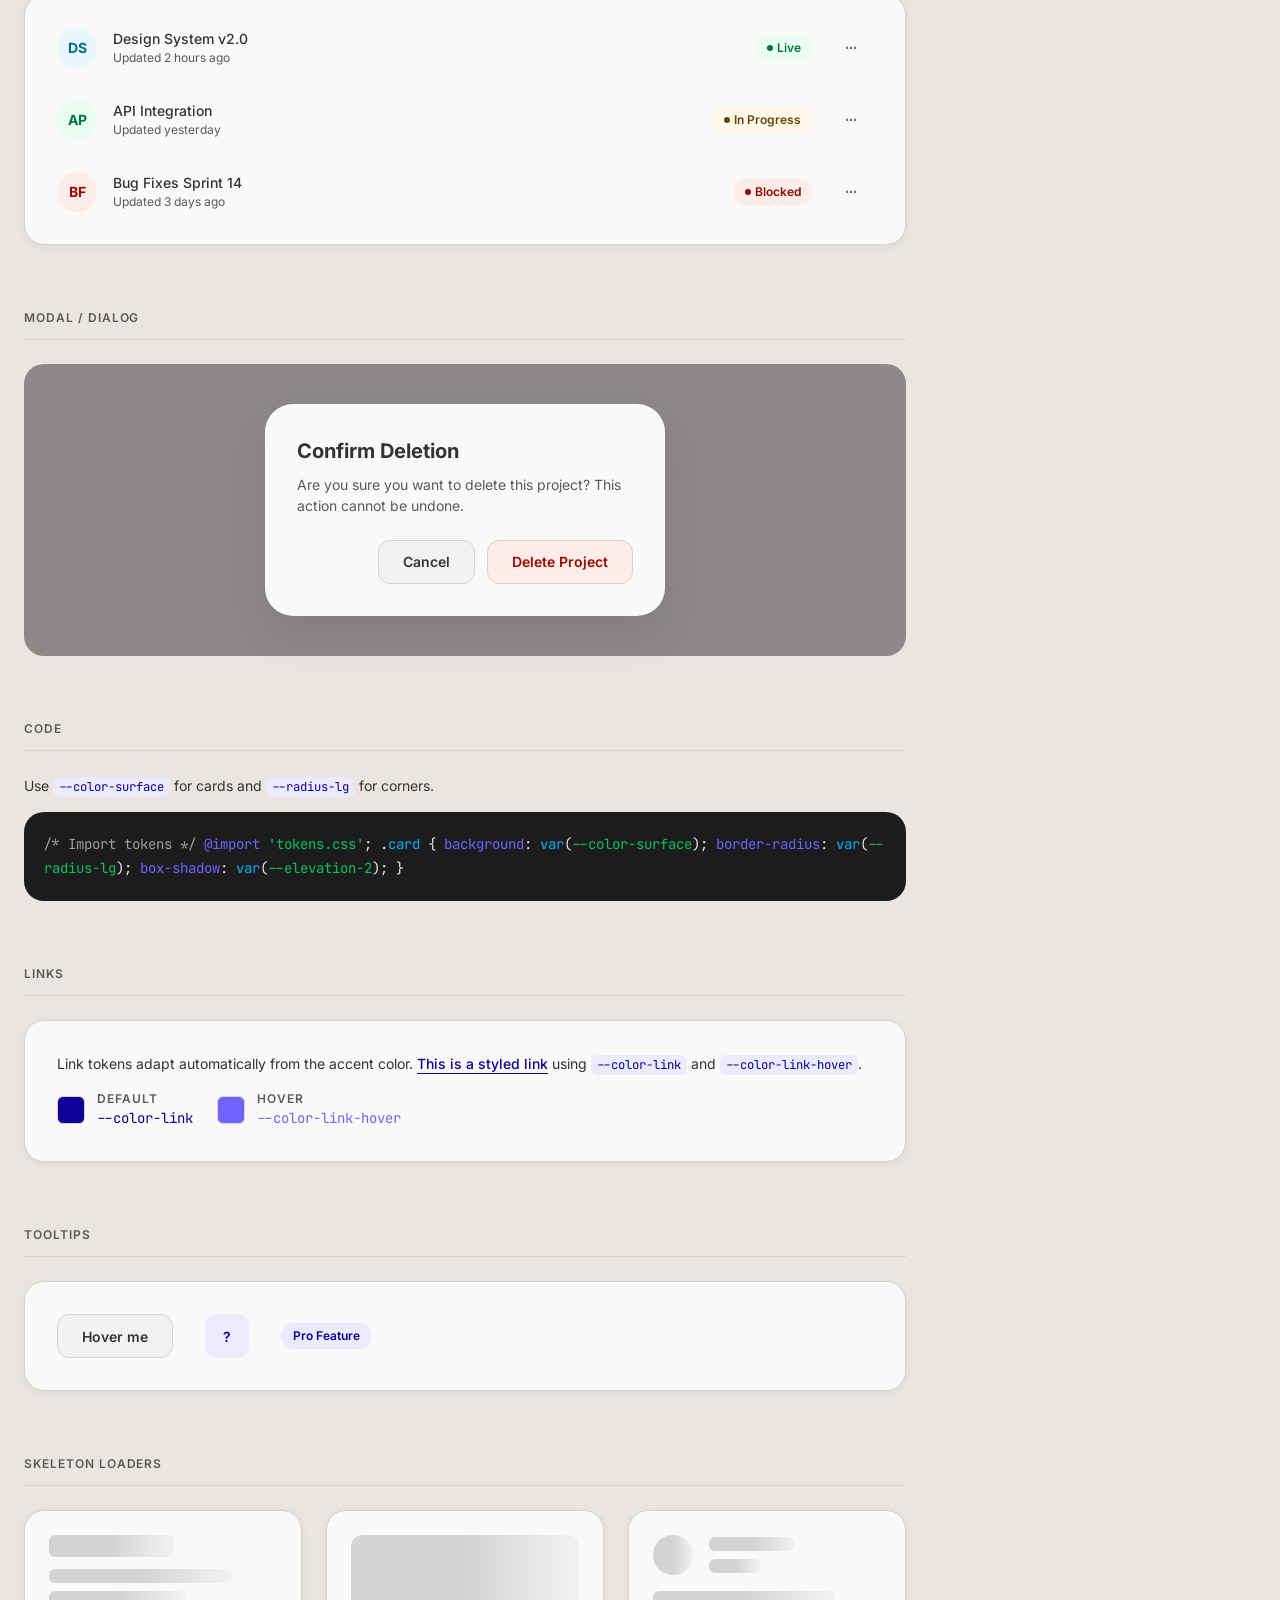
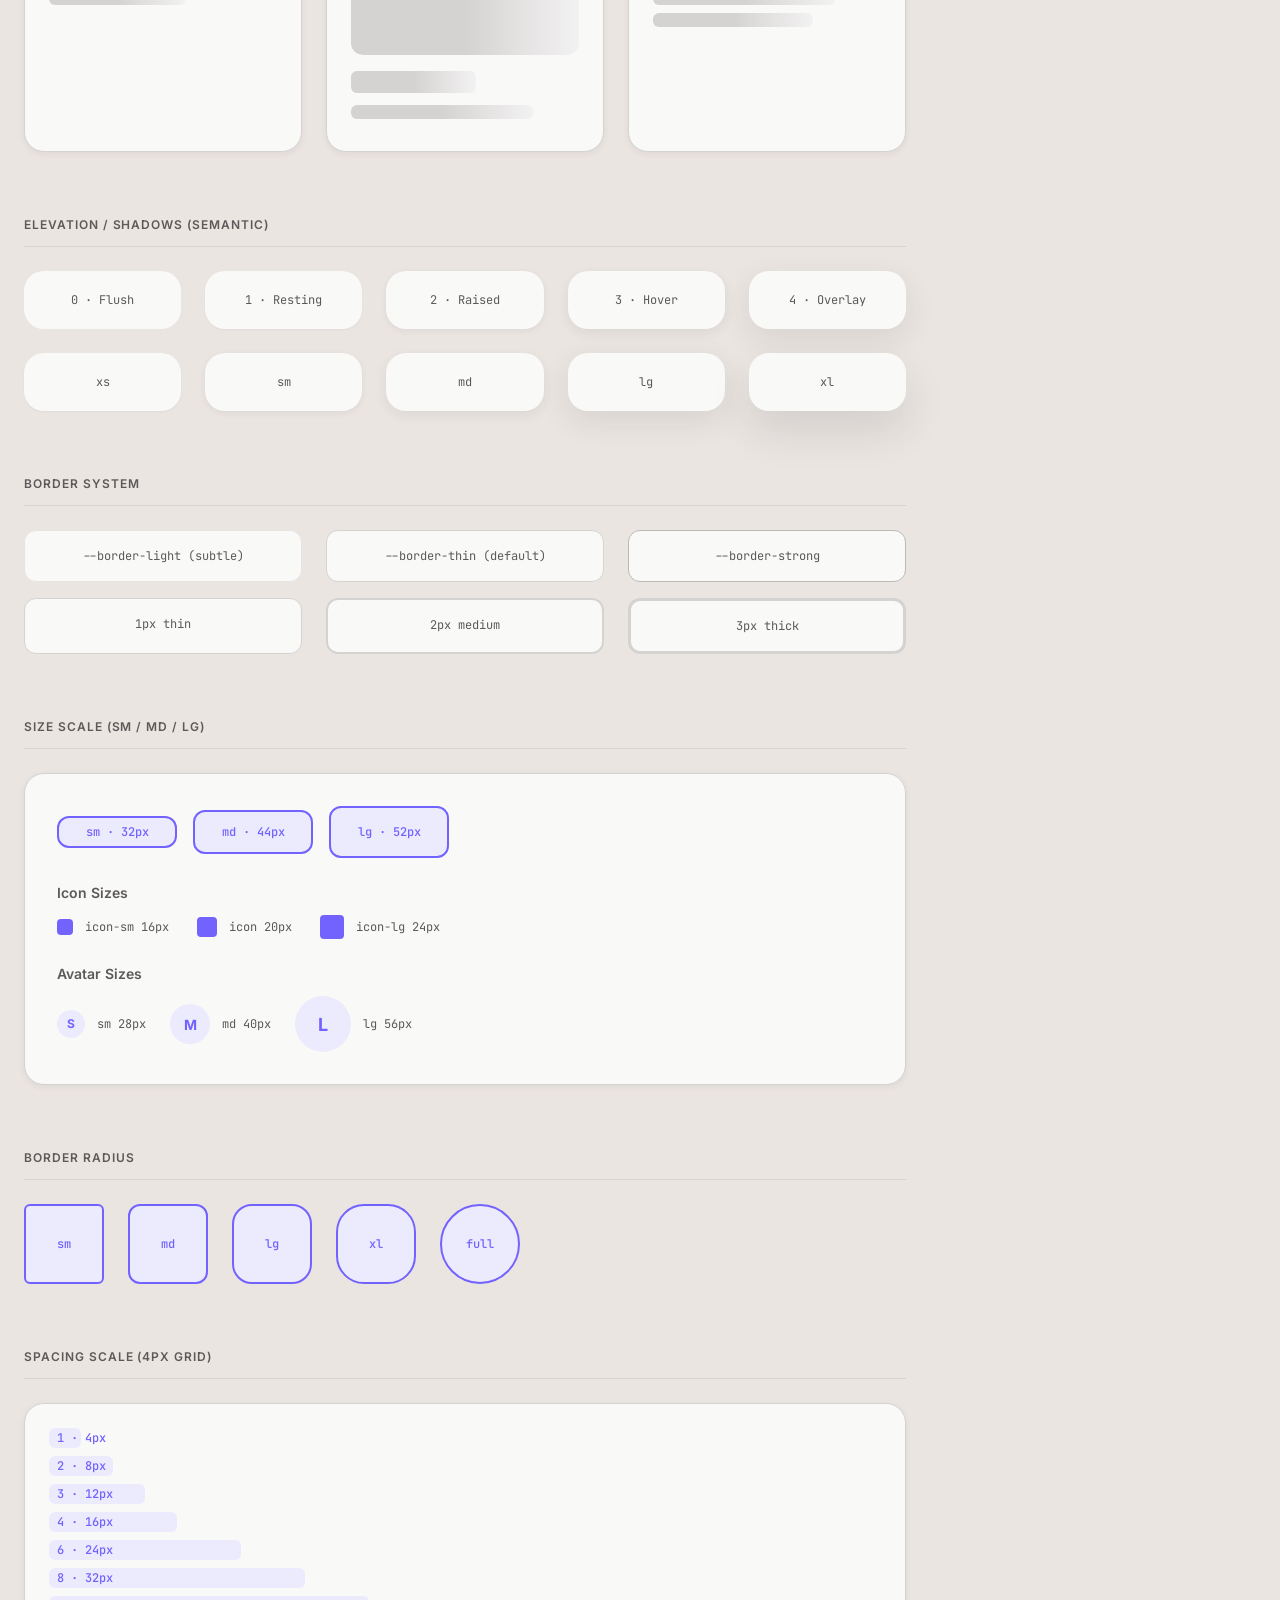
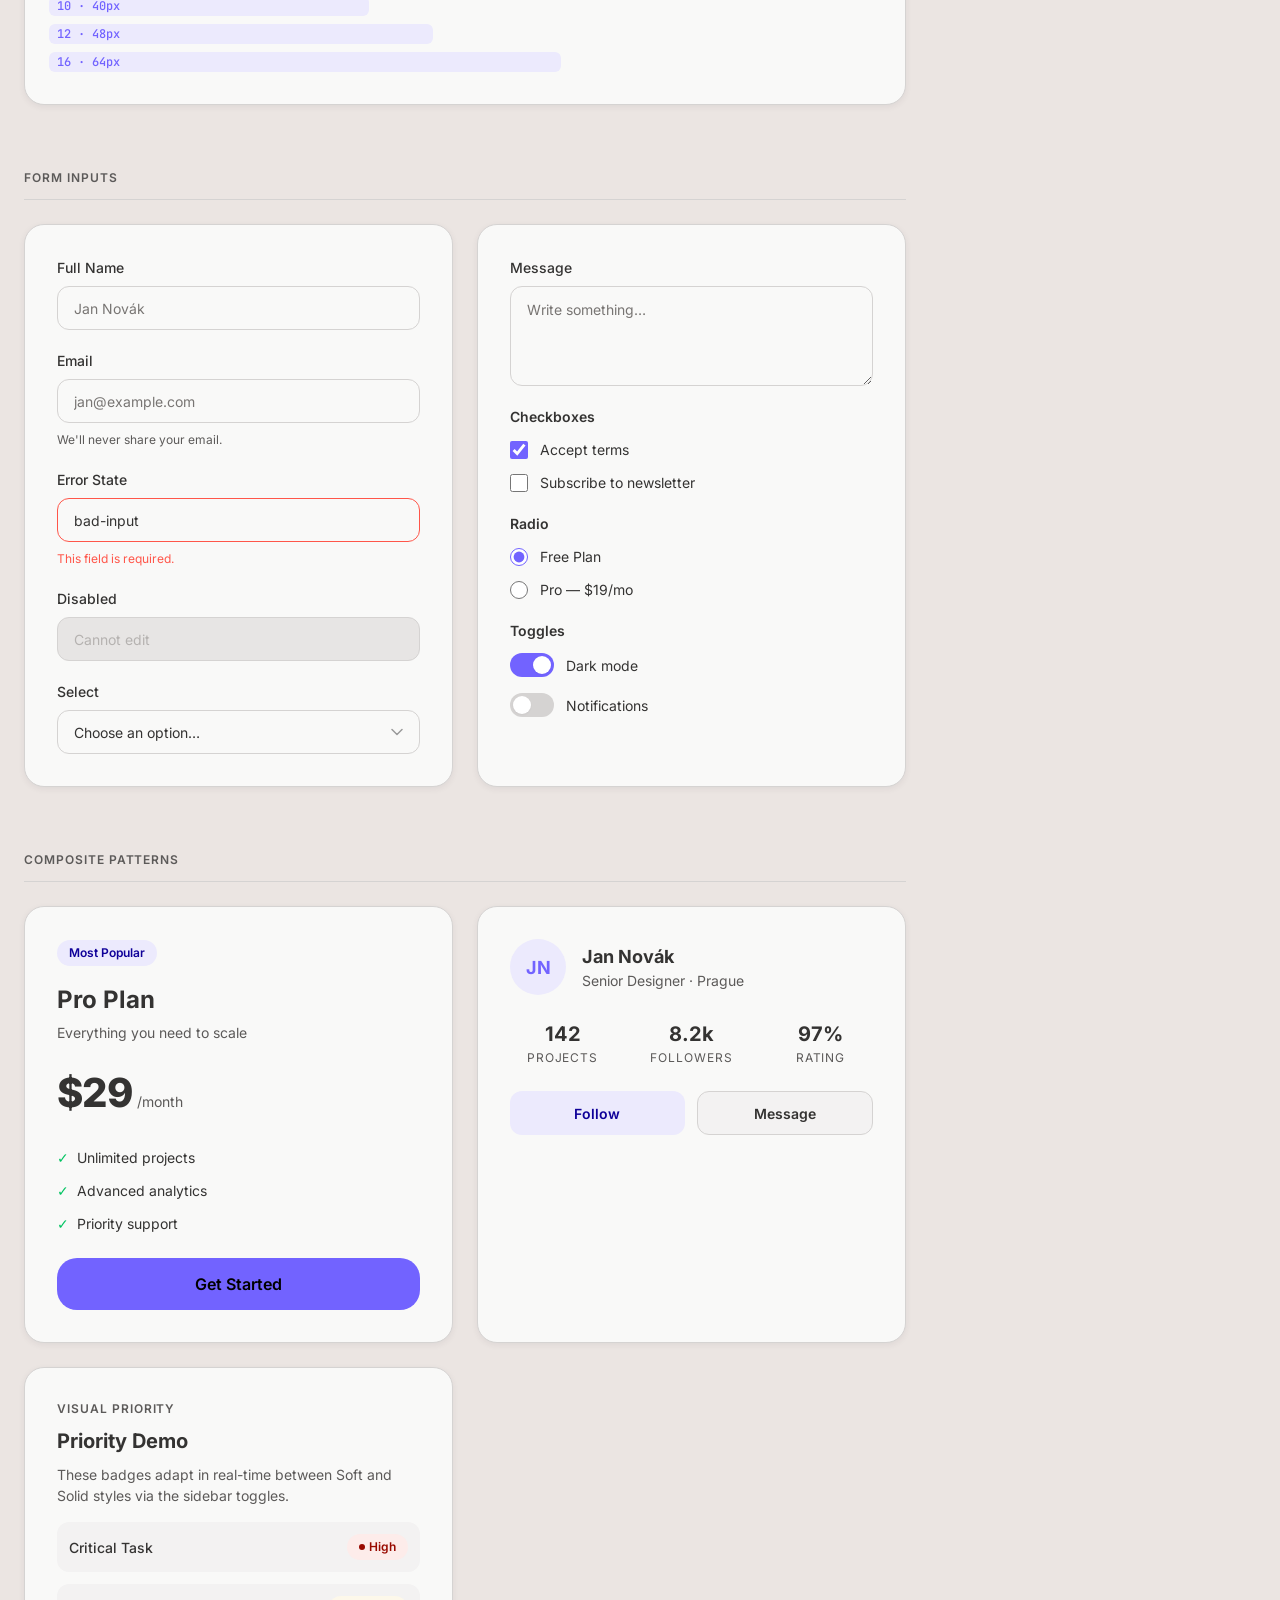
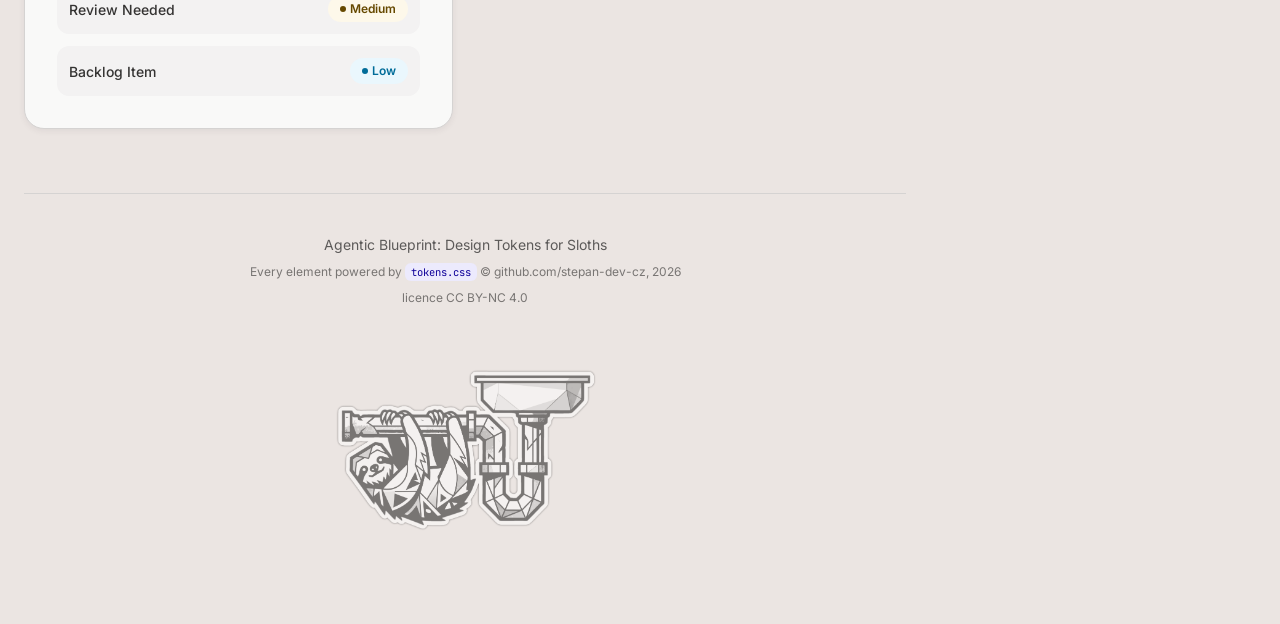
==== commit 2d48d064: "Add files via upload feat: self-host fonts locally and add opt-in consent for Google Fonts CDN (GDPR" ====
--- a/index.html
+++ b/index.html
@@ -9,11 +9,7 @@
         content="Agentic Blueprint — Free Design Token Studio. Build, preview, and export your design system.">
     <title>Agentic Blueprint — Design Token Studio</title>
     <link rel="stylesheet" href="tokens.css">
-    <link rel="preconnect" href="https://fonts.googleapis.com">
-    <link rel="preconnect" href="https://fonts.gstatic.com" crossorigin>
-    <link
-        href="https://fonts.googleapis.com/css2?family=Inter:wght@400;500;600;700;800&family=JetBrains+Mono:wght@400;500&display=swap"
-        rel="stylesheet">
+    <link rel="stylesheet" href="fonts/fonts.css">
     <style>
         /* ================================================================
        APP LAYOUT
@@ -3541,6 +3537,16 @@
                 </div>
                 <input type="range" class="sb-range" id="ctrl-fontSize" min="12" max="22" value="16" step="1">
             </div>
+            <div style="margin-top: var(--space-4);">
+                <label class="toggle">
+                    <input type="checkbox" id="ctrl-allowGoogleFonts">
+                    <span class="toggle__track"></span>
+                    <span class="toggle__label">Allow Google Fonts CDN</span>
+                </label>
+                <p style="font-size: 10px; color: var(--color-text-subtle); margin-top: var(--space-2); line-height: 1.4;">
+                    Default fonts (Inter, JetBrains Mono) are hosted locally. Enabling CDN permits downloading external fonts dynamically (transmits IP address to Google LLC).
+                </p>
+            </div>
         </div>
 
         <!-- EXPORT -->
@@ -3583,6 +3589,7 @@
             fontMono: 'JetBrains Mono',
             fontSize: 16,
             disableWcag: false,
+            allowGoogleFonts: false,
             statusStyle: {
                 accent: 'soft',
                 red: 'soft',
@@ -4329,8 +4336,15 @@
             el.addEventListener('input', () => {
                 clearTimeout(fontTimer);
                 fontTimer = setTimeout(() => {
-                    currentConfig[key] = el.value.trim() || DEFAULT_CONFIG[key];
-                    loadGoogleFont(currentConfig[key]);
+                    const candidateFont = el.value.trim() || DEFAULT_CONFIG[key];
+                    if (candidateFont === currentConfig[key]) return;
+
+                    const allowed = loadGoogleFont(candidateFont);
+                    if (allowed === false) {
+                        el.value = currentConfig[key];
+                        return;
+                    }
+                    currentConfig[key] = candidateFont;
                     applyConfig(currentConfig);
                 }, 600);
             });
@@ -4360,6 +4374,17 @@
             applyConfig(currentConfig);
         });
 
+        const toggleGoogleFonts = document.getElementById('ctrl-allowGoogleFonts');
+        if (toggleGoogleFonts) {
+            toggleGoogleFonts.addEventListener('change', () => {
+                currentConfig.allowGoogleFonts = toggleGoogleFonts.checked;
+                if (toggleGoogleFonts.checked) {
+                    if (currentConfig.fontSans) loadGoogleFont(currentConfig.fontSans);
+                    if (currentConfig.fontMono) loadGoogleFont(currentConfig.fontMono);
+                }
+            });
+        }
+
 
         /* ============================================================
            GOOGLE FONTS LOADER
@@ -4367,14 +4392,29 @@
         const loadedFonts = new Set(['Inter', 'JetBrains Mono']);
 
         function loadGoogleFont(fontName) {
-            if (!fontName || loadedFonts.has(fontName)) return;
+            if (!fontName) return true;
+            if (loadedFonts.has(fontName)) return true;
+
+            const toggle = document.getElementById('ctrl-allowGoogleFonts');
+            if (!toggle?.checked) {
+                const userApproved = confirm(
+                    `To preview the custom font "${fontName}", it needs to be loaded from Google Fonts CDN (Google LLC).\n\nUnder GDPR, this requires transferring your IP address to Google servers in the USA.\n\nDo you want to allow loading fonts from Google Fonts?`
+                );
+                if (userApproved) {
+                    if (toggle) toggle.checked = true;
+                    currentConfig.allowGoogleFonts = true;
+                } else {
+                    return false;
+                }
+            }
+
             loadedFonts.add(fontName);
-
             const link = document.createElement('link');
             link.rel = 'stylesheet';
             link.href = `https://fonts.googleapis.com/css2?family=${fontName.replace(/ /g, '+')
                 }:wght@400;500;600;700;800&display=swap`;
             document.head.appendChild(link);
+            return true;
         }
 
 
@@ -4461,10 +4501,18 @@
                     referenceConfig = JSON.parse(JSON.stringify(currentConfig));
                     syncUIFromConfig(currentConfig);
                     if (currentConfig.fontSans !== DEFAULT_CONFIG.fontSans) {
-                        loadGoogleFont(currentConfig.fontSans);
+                        const ok = loadGoogleFont(currentConfig.fontSans);
+                        if (!ok) {
+                            currentConfig.fontSans = DEFAULT_CONFIG.fontSans;
+                            document.getElementById('ctrl-fontSans').value = DEFAULT_CONFIG.fontSans;
+                        }
                     }
                     if (currentConfig.fontMono !== DEFAULT_CONFIG.fontMono) {
-                        loadGoogleFont(currentConfig.fontMono);
+                        const ok = loadGoogleFont(currentConfig.fontMono);
+                        if (!ok) {
+                            currentConfig.fontMono = DEFAULT_CONFIG.fontMono;
+                            document.getElementById('ctrl-fontMono').value = DEFAULT_CONFIG.fontMono;
+                        }
                     }
                     applyConfig(currentConfig);
                 } catch (err) {
@@ -4502,6 +4550,8 @@
             document.getElementById('ctrl-fontSize').value = cfg.fontSize;
             document.getElementById('val-fontSize').textContent = cfg.fontSize + 'px';
             document.getElementById('ctrl-disableWcag').checked = cfg.disableWcag || false;
+            const toggleGF = document.getElementById('ctrl-allowGoogleFonts');
+            if (toggleGF) toggleGF.checked = cfg.allowGoogleFonts || false;
 
             // Sync segmented toggles
             if (cfg.statusStyle) {
--- a/fonts/fonts.css
+++ b/fonts/fonts.css
@@ -0,0 +1,125 @@
+/* ==========================================================================
+   Locally Hosted Fonts (Inter & JetBrains Mono)
+   GDPR Compliant — Zero external requests to third-party CDNs
+   ========================================================================== */
+
+/* --- Inter (Variable 100-900) --- */
+/* cyrillic-ext */
+@font-face {
+  font-family: 'Inter';
+  font-style: normal;
+  font-weight: 100 900;
+  font-display: swap;
+  src: url('inter-cyrillic-ext.woff2') format('woff2');
+  unicode-range: U+0460-052F, U+1C80-1C8A, U+20B4, U+2DE0-2DFF, U+A640-A69F, U+FE2E-FE2F;
+}
+/* cyrillic */
+@font-face {
+  font-family: 'Inter';
+  font-style: normal;
+  font-weight: 100 900;
+  font-display: swap;
+  src: url('inter-cyrillic.woff2') format('woff2');
+  unicode-range: U+0301, U+0400-045F, U+0490-0491, U+04B0-04B1, U+2116;
+}
+/* greek-ext */
+@font-face {
+  font-family: 'Inter';
+  font-style: normal;
+  font-weight: 100 900;
+  font-display: swap;
+  src: url('inter-greek-ext.woff2') format('woff2');
+  unicode-range: U+1F00-1FFF;
+}
+/* greek */
+@font-face {
+  font-family: 'Inter';
+  font-style: normal;
+  font-weight: 100 900;
+  font-display: swap;
+  src: url('inter-greek.woff2') format('woff2');
+  unicode-range: U+0370-0377, U+037A-037F, U+0384-038A, U+038C, U+038E-03A1, U+03A3-03FF;
+}
+/* vietnamese */
+@font-face {
+  font-family: 'Inter';
+  font-style: normal;
+  font-weight: 100 900;
+  font-display: swap;
+  src: url('inter-vietnamese.woff2') format('woff2');
+  unicode-range: U+0102-0103, U+0110-0111, U+0128-0129, U+0168-0169, U+01A0-01A1, U+01AF-01B0, U+0300-0301, U+0303-0304, U+0308-0309, U+0323, U+0329, U+1EA0-1EF9, U+20AB;
+}
+/* latin-ext */
+@font-face {
+  font-family: 'Inter';
+  font-style: normal;
+  font-weight: 100 900;
+  font-display: swap;
+  src: url('inter-latin-ext.woff2') format('woff2');
+  unicode-range: U+0100-02BA, U+02BD-02C5, U+02C7-02CC, U+02CE-02D7, U+02DD-02FF, U+0304, U+0308, U+0329, U+1D00-1DBF, U+1E00-1E9F, U+1EF2-1EFF, U+2020, U+20A0-20AB, U+20AD-20C4, U+2113, U+2C60-2C7F, U+A720-A7FF;
+}
+/* latin */
+@font-face {
+  font-family: 'Inter';
+  font-style: normal;
+  font-weight: 100 900;
+  font-display: swap;
+  src: url('inter-latin.woff2') format('woff2');
+  unicode-range: U+0000-00FF, U+0131, U+0152-0153, U+02BB-02BC, U+02C6, U+02DA, U+02DC, U+0304, U+0308, U+0329, U+2000-206F, U+20AC, U+2122, U+2191, U+2193, U+2212, U+2215, U+FEFF, U+FFFD;
+}
+
+/* --- JetBrains Mono (Variable 100-800) --- */
+/* cyrillic-ext */
+@font-face {
+  font-family: 'JetBrains Mono';
+  font-style: normal;
+  font-weight: 100 800;
+  font-display: swap;
+  src: url('jetbrains-mono-cyrillic-ext.woff2') format('woff2');
+  unicode-range: U+0460-052F, U+1C80-1C8A, U+20B4, U+2DE0-2DFF, U+A640-A69F, U+FE2E-FE2F;
+}
+/* cyrillic */
+@font-face {
+  font-family: 'JetBrains Mono';
+  font-style: normal;
+  font-weight: 100 800;
+  font-display: swap;
+  src: url('jetbrains-mono-cyrillic.woff2') format('woff2');
+  unicode-range: U+0301, U+0400-045F, U+0490-0491, U+04B0-04B1, U+2116;
+}
+/* greek */
+@font-face {
+  font-family: 'JetBrains Mono';
+  font-style: normal;
+  font-weight: 100 800;
+  font-display: swap;
+  src: url('jetbrains-mono-greek.woff2') format('woff2');
+  unicode-range: U+0370-0377, U+037A-037F, U+0384-038A, U+038C, U+038E-03A1, U+03A3-03FF;
+}
+/* vietnamese */
+@font-face {
+  font-family: 'JetBrains Mono';
+  font-style: normal;
+  font-weight: 100 800;
+  font-display: swap;
+  src: url('jetbrains-mono-vietnamese.woff2') format('woff2');
+  unicode-range: U+0102-0103, U+0110-0111, U+0128-0129, U+0168-0169, U+01A0-01A1, U+01AF-01B0, U+0300-0301, U+0303-0304, U+0308-0309, U+0323, U+0329, U+1EA0-1EF9, U+20AB;
+}
+/* latin-ext */
+@font-face {
+  font-family: 'JetBrains Mono';
+  font-style: normal;
+  font-weight: 100 800;
+  font-display: swap;
+  src: url('jetbrains-mono-latin-ext.woff2') format('woff2');
+  unicode-range: U+0100-02BA, U+02BD-02C5, U+02C7-02CC, U+02CE-02D7, U+02DD-02FF, U+0304, U+0308, U+0329, U+1D00-1DBF, U+1E00-1E9F, U+1EF2-1EFF, U+2020, U+20A0-20AB, U+20AD-20C4, U+2113, U+2C60-2C7F, U+A720-A7FF;
+}
+/* latin */
+@font-face {
+  font-family: 'JetBrains Mono';
+  font-style: normal;
+  font-weight: 100 800;
+  font-display: swap;
+  src: url('jetbrains-mono-latin.woff2') format('woff2');
+  unicode-range: U+0000-00FF, U+0131, U+0152-0153, U+02BB-02BC, U+02C6, U+02DA, U+02DC, U+0304, U+0308, U+0329, U+2000-206F, U+20AC, U+2122, U+2191, U+2193, U+2212, U+2215, U+FEFF, U+FFFD;
+}
